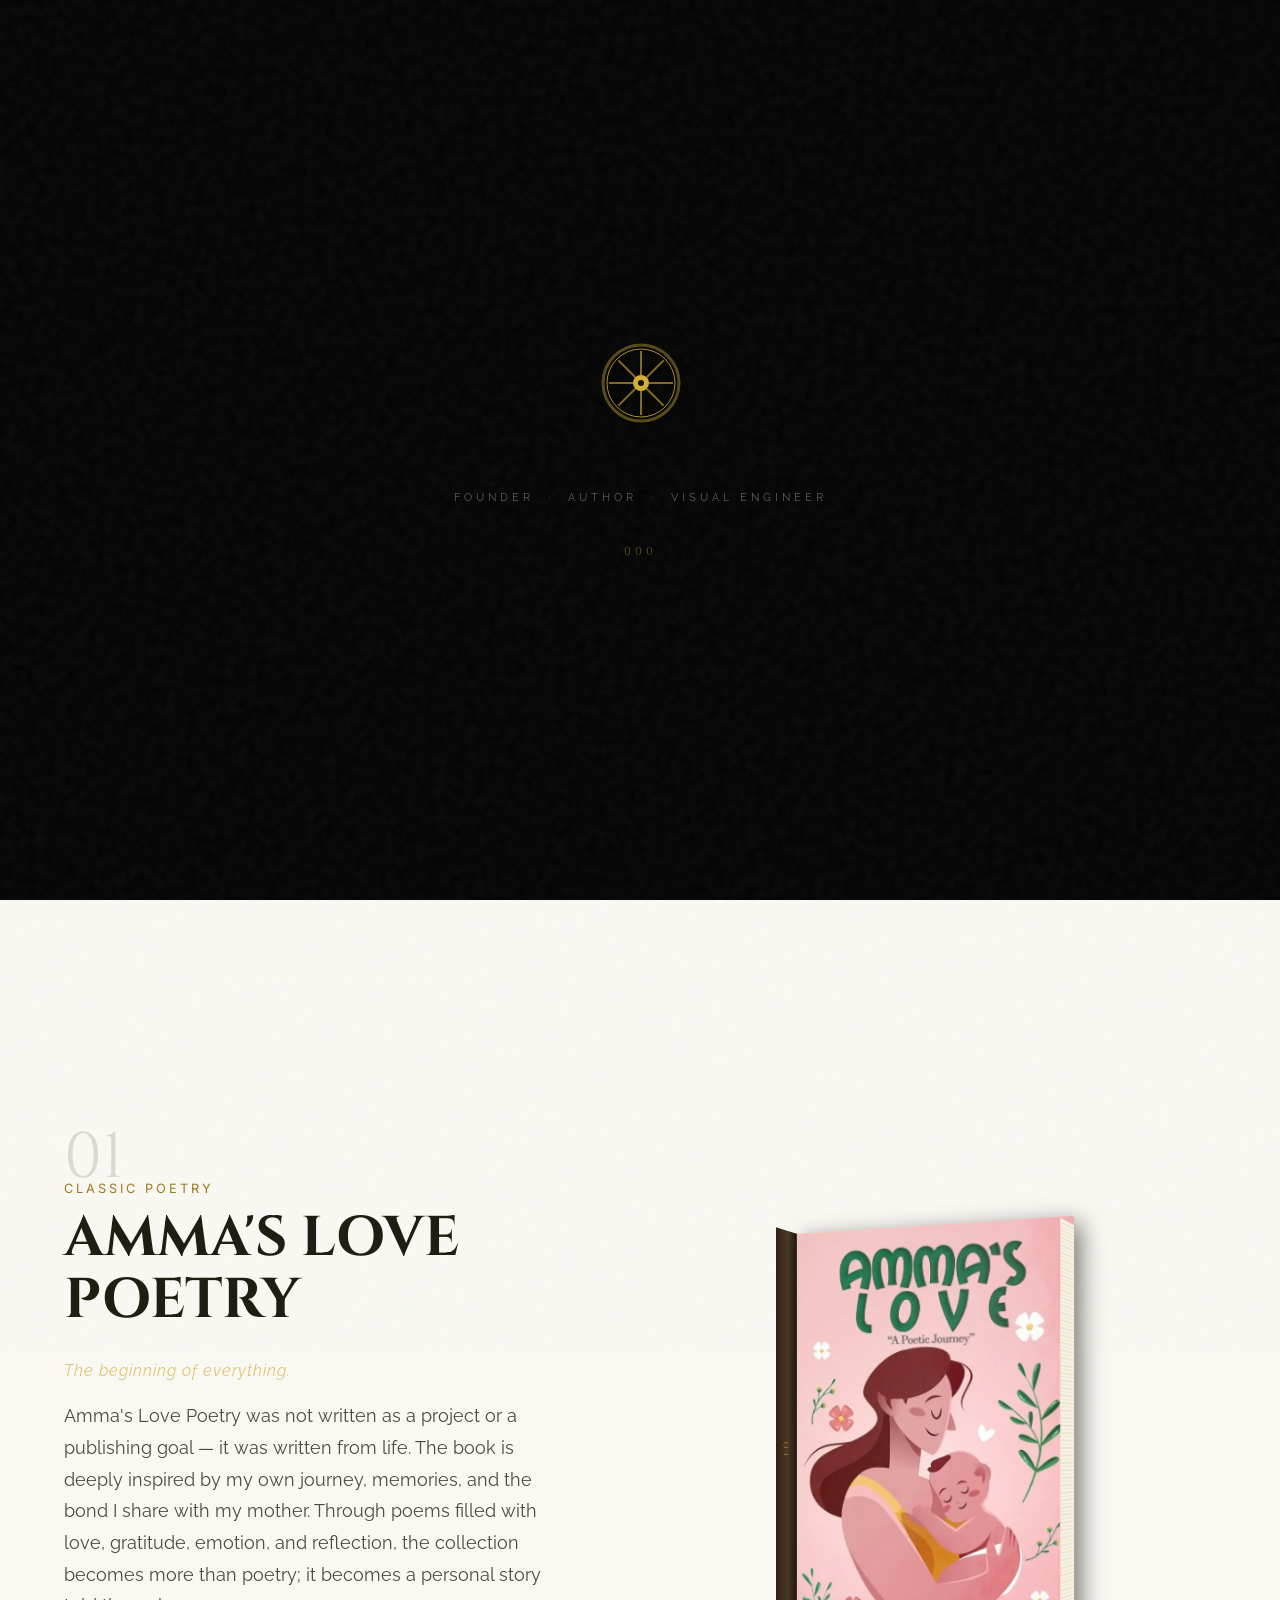
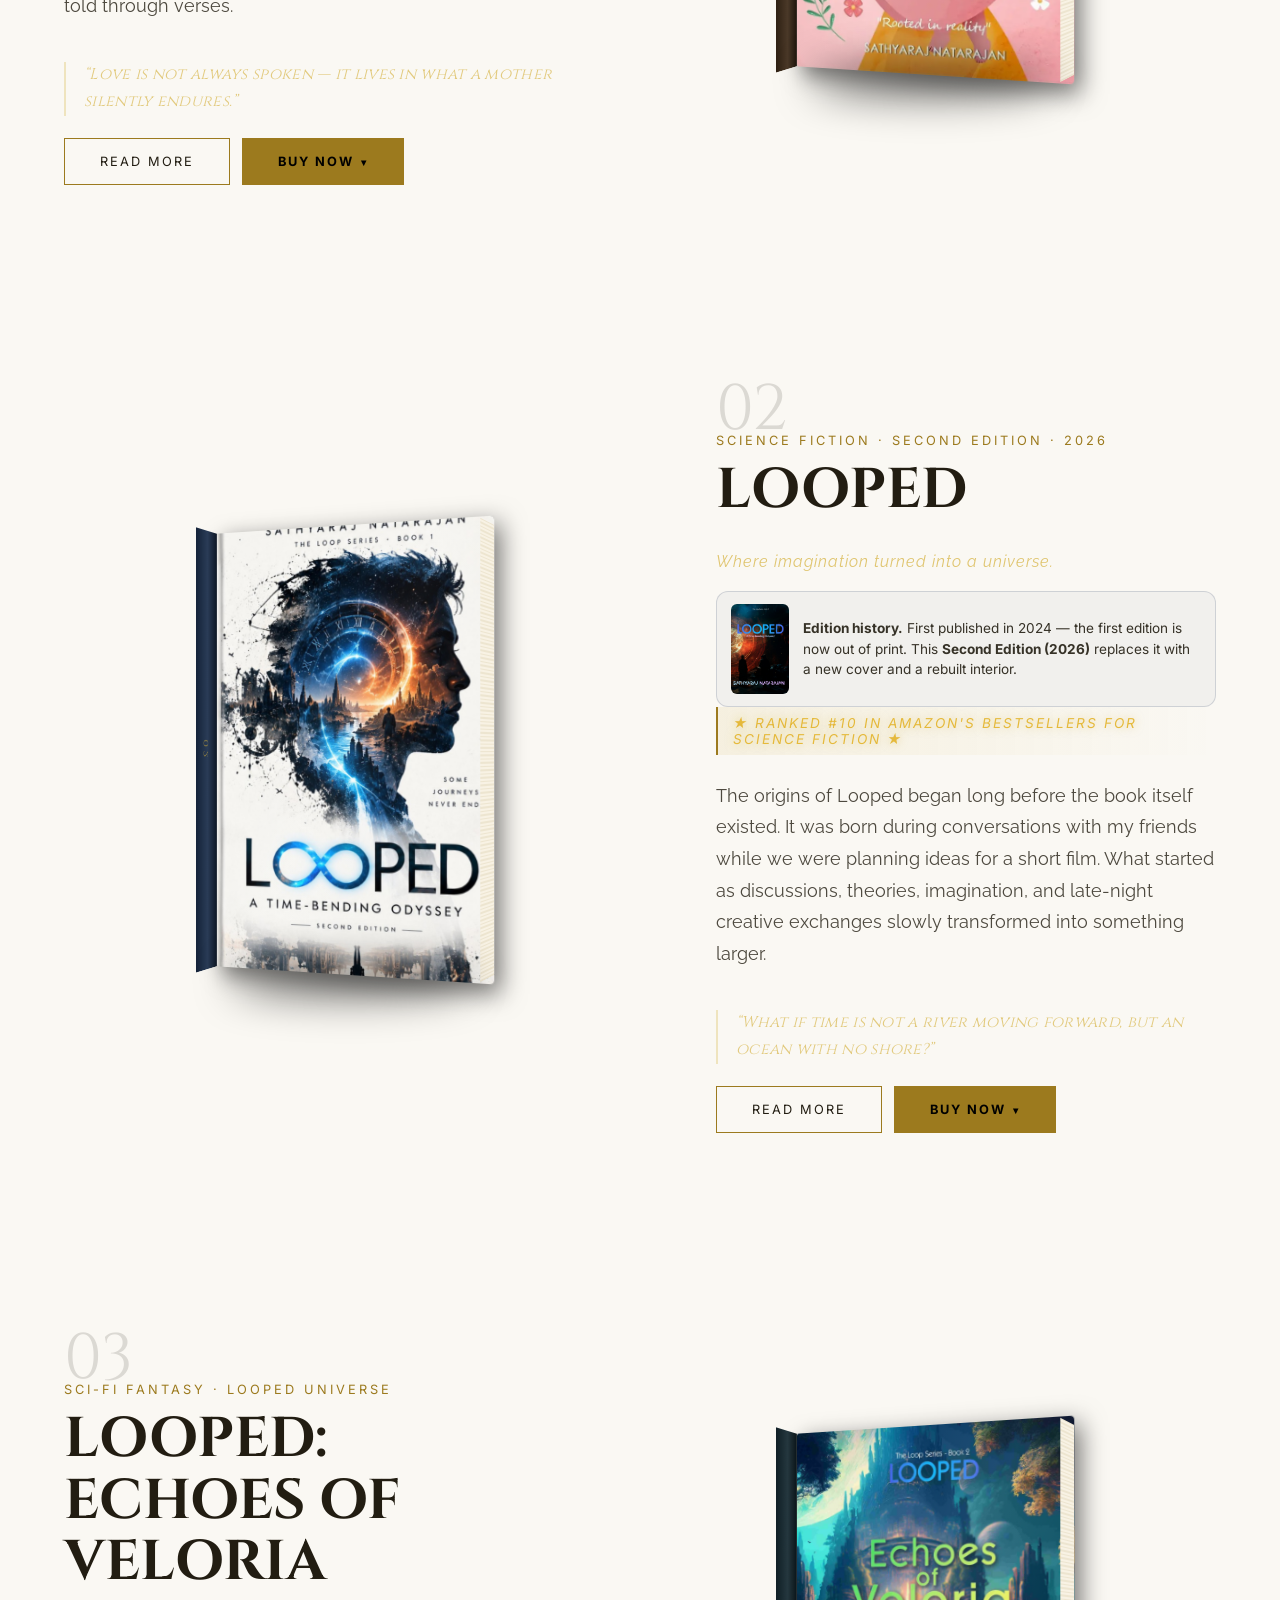
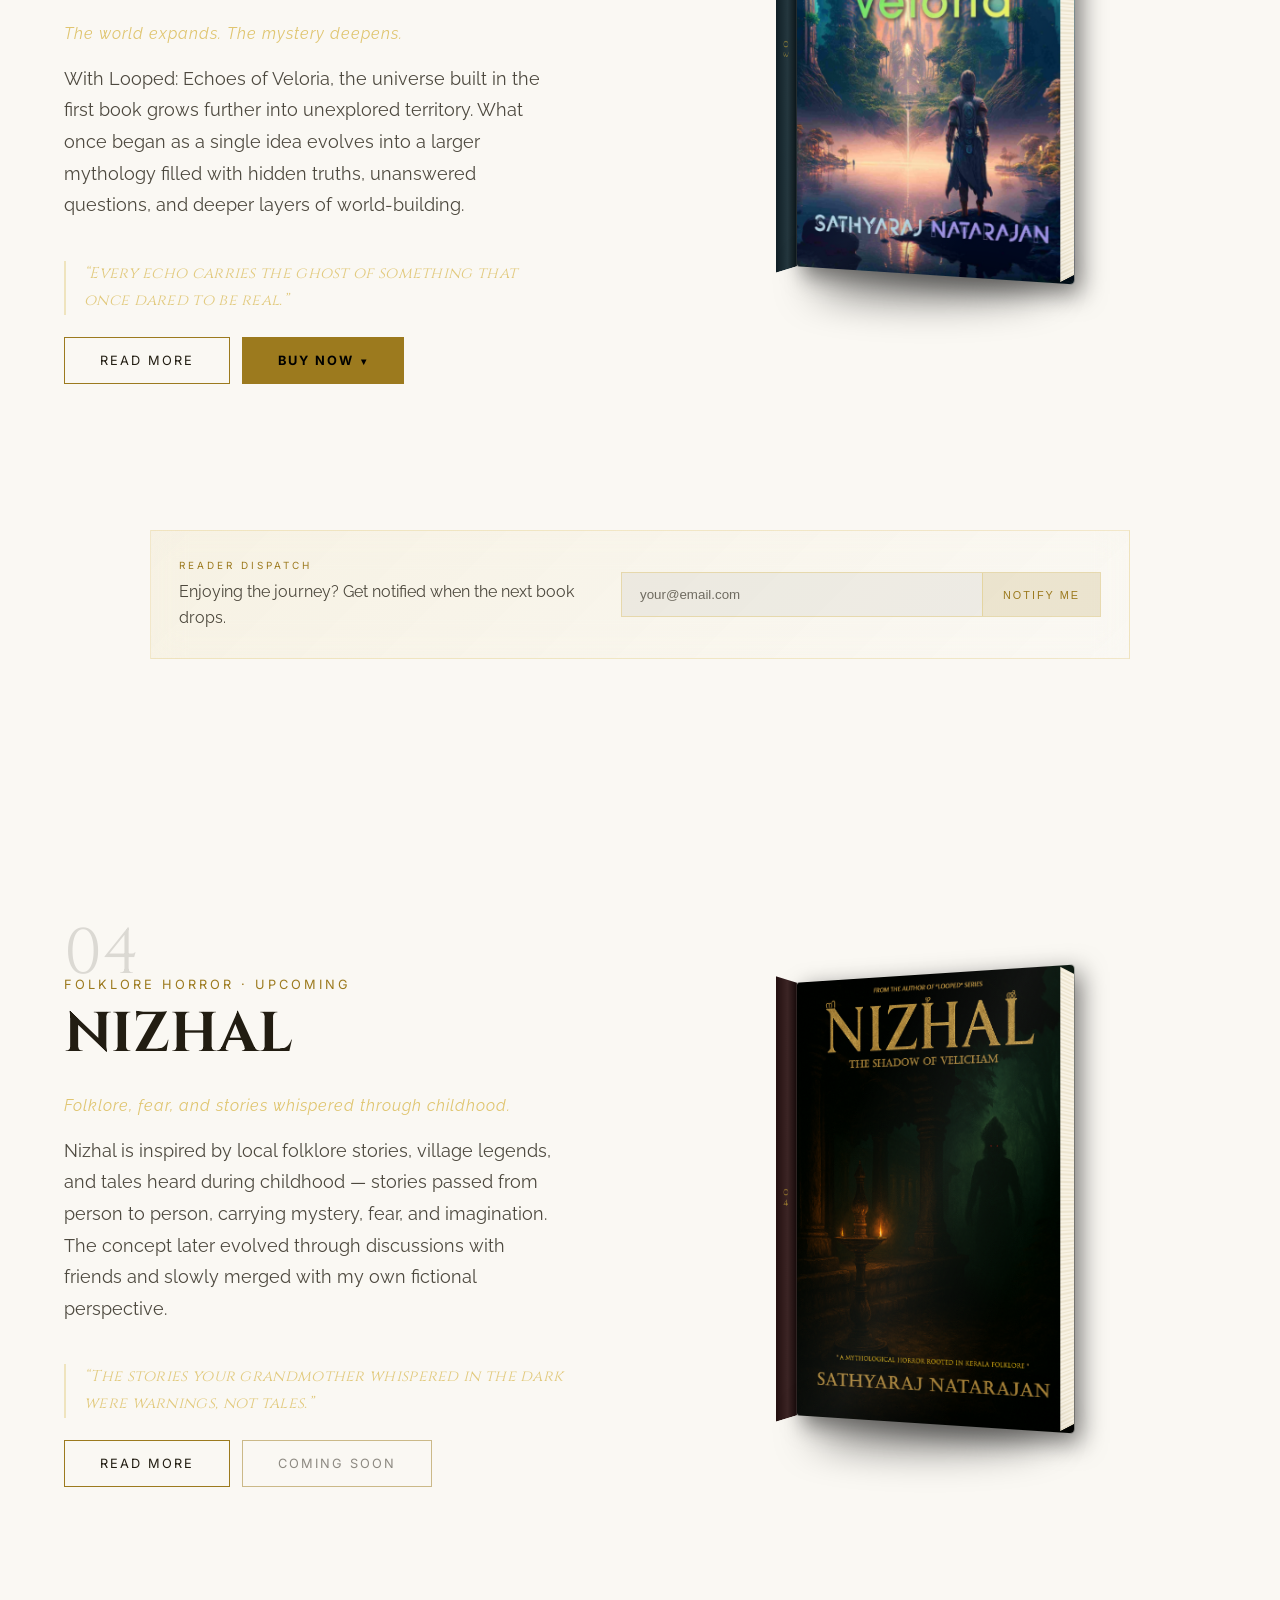
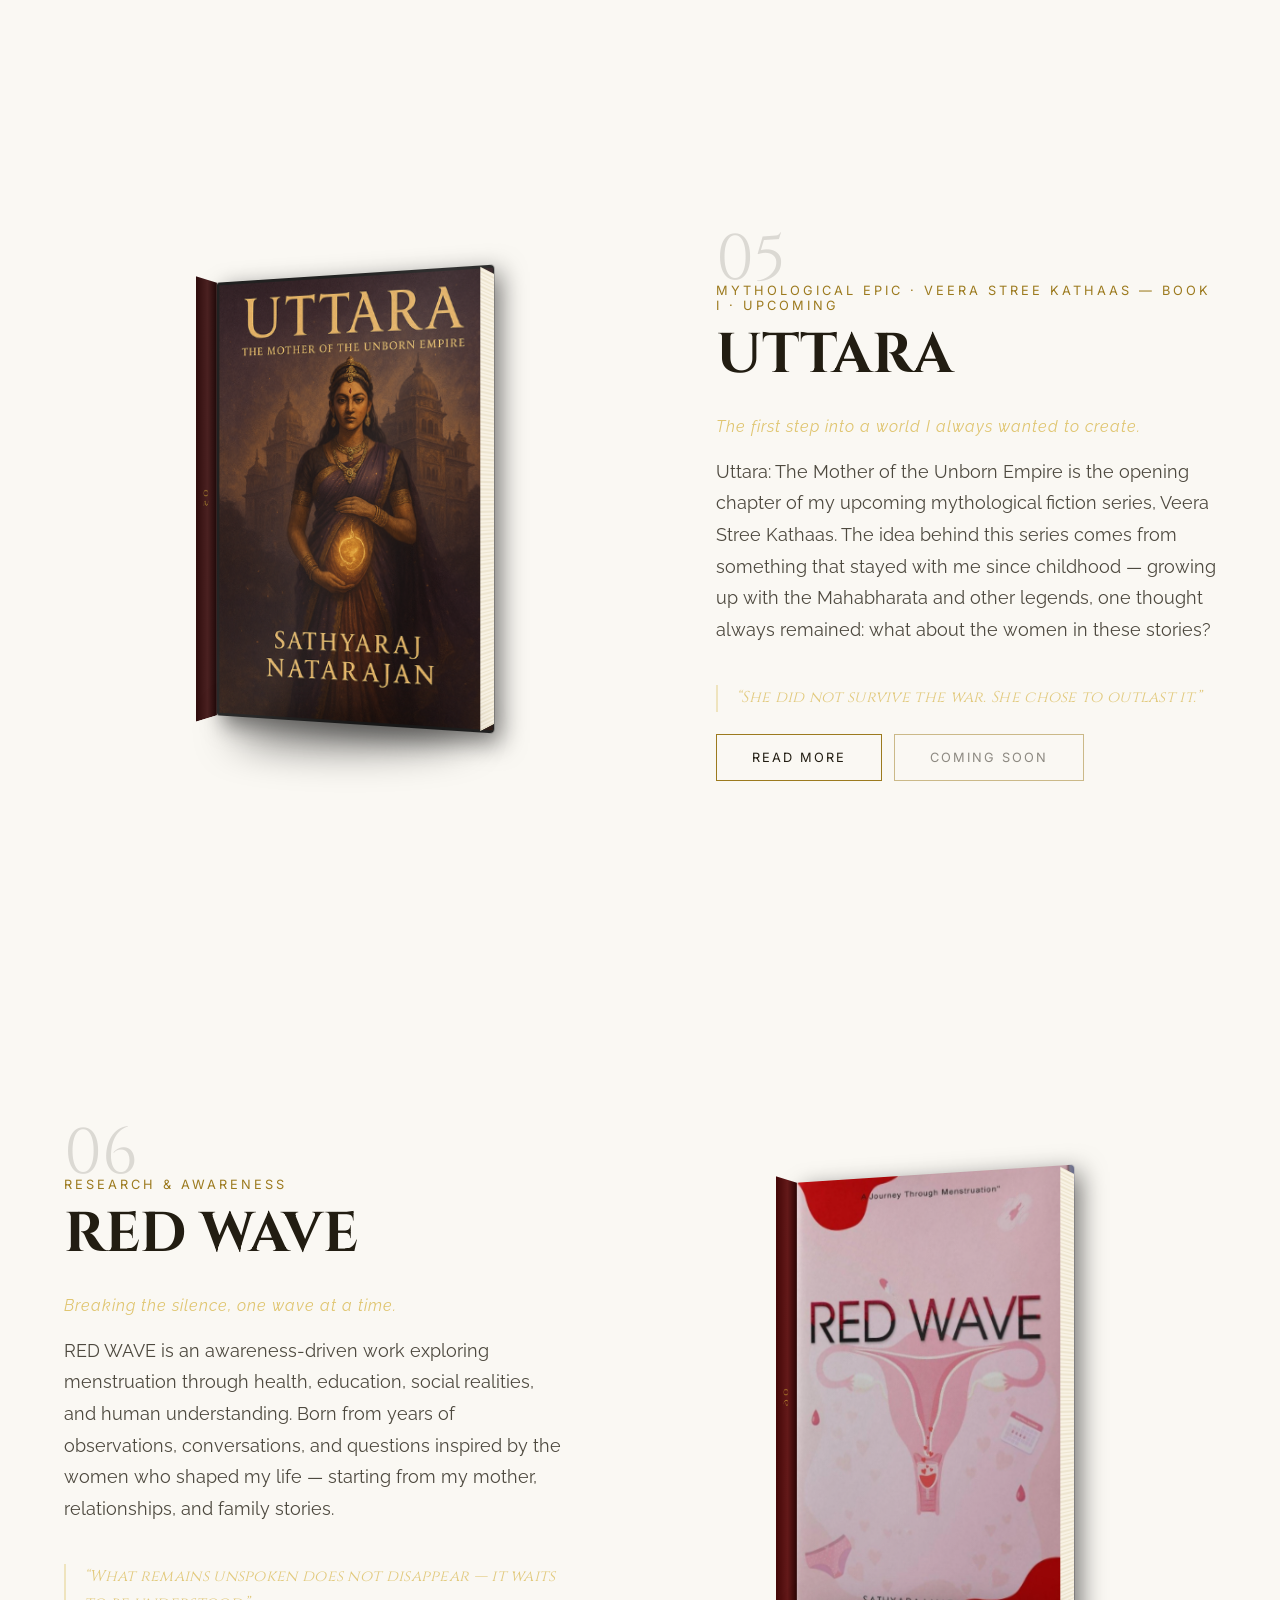
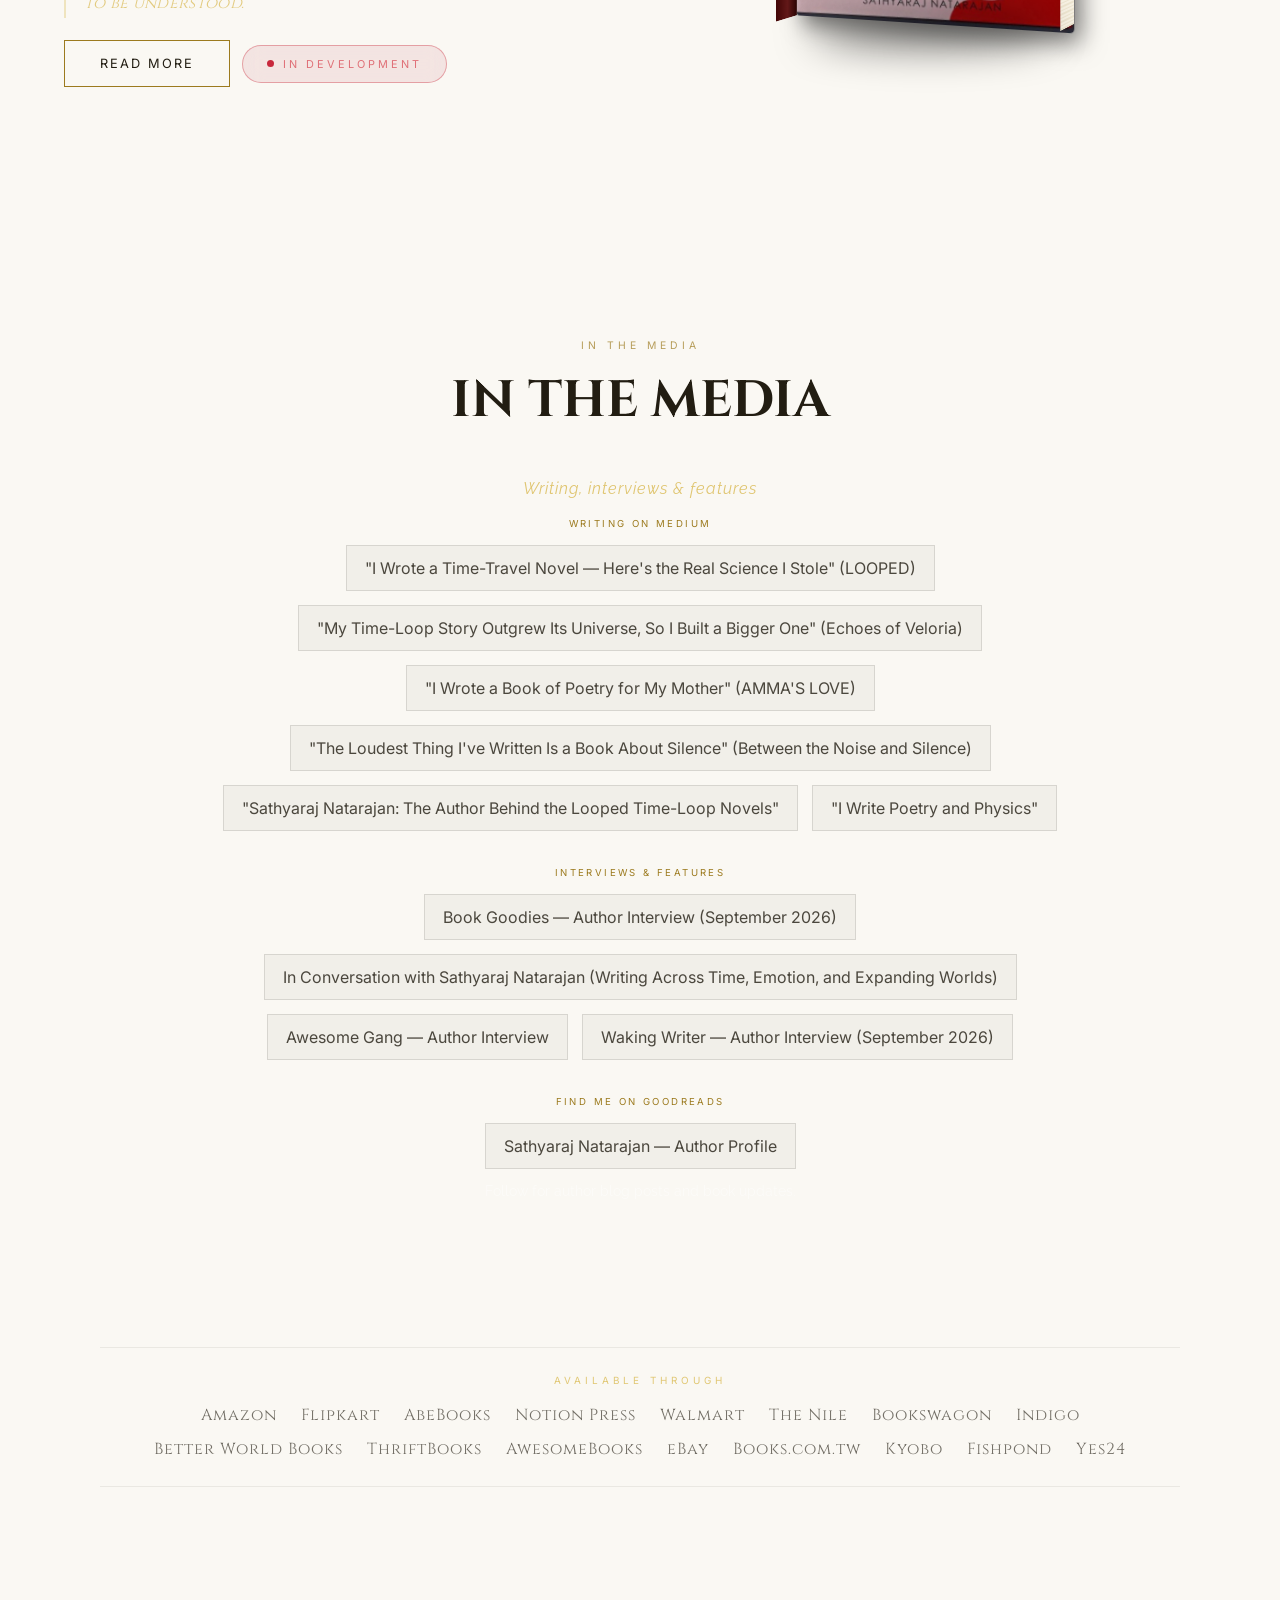
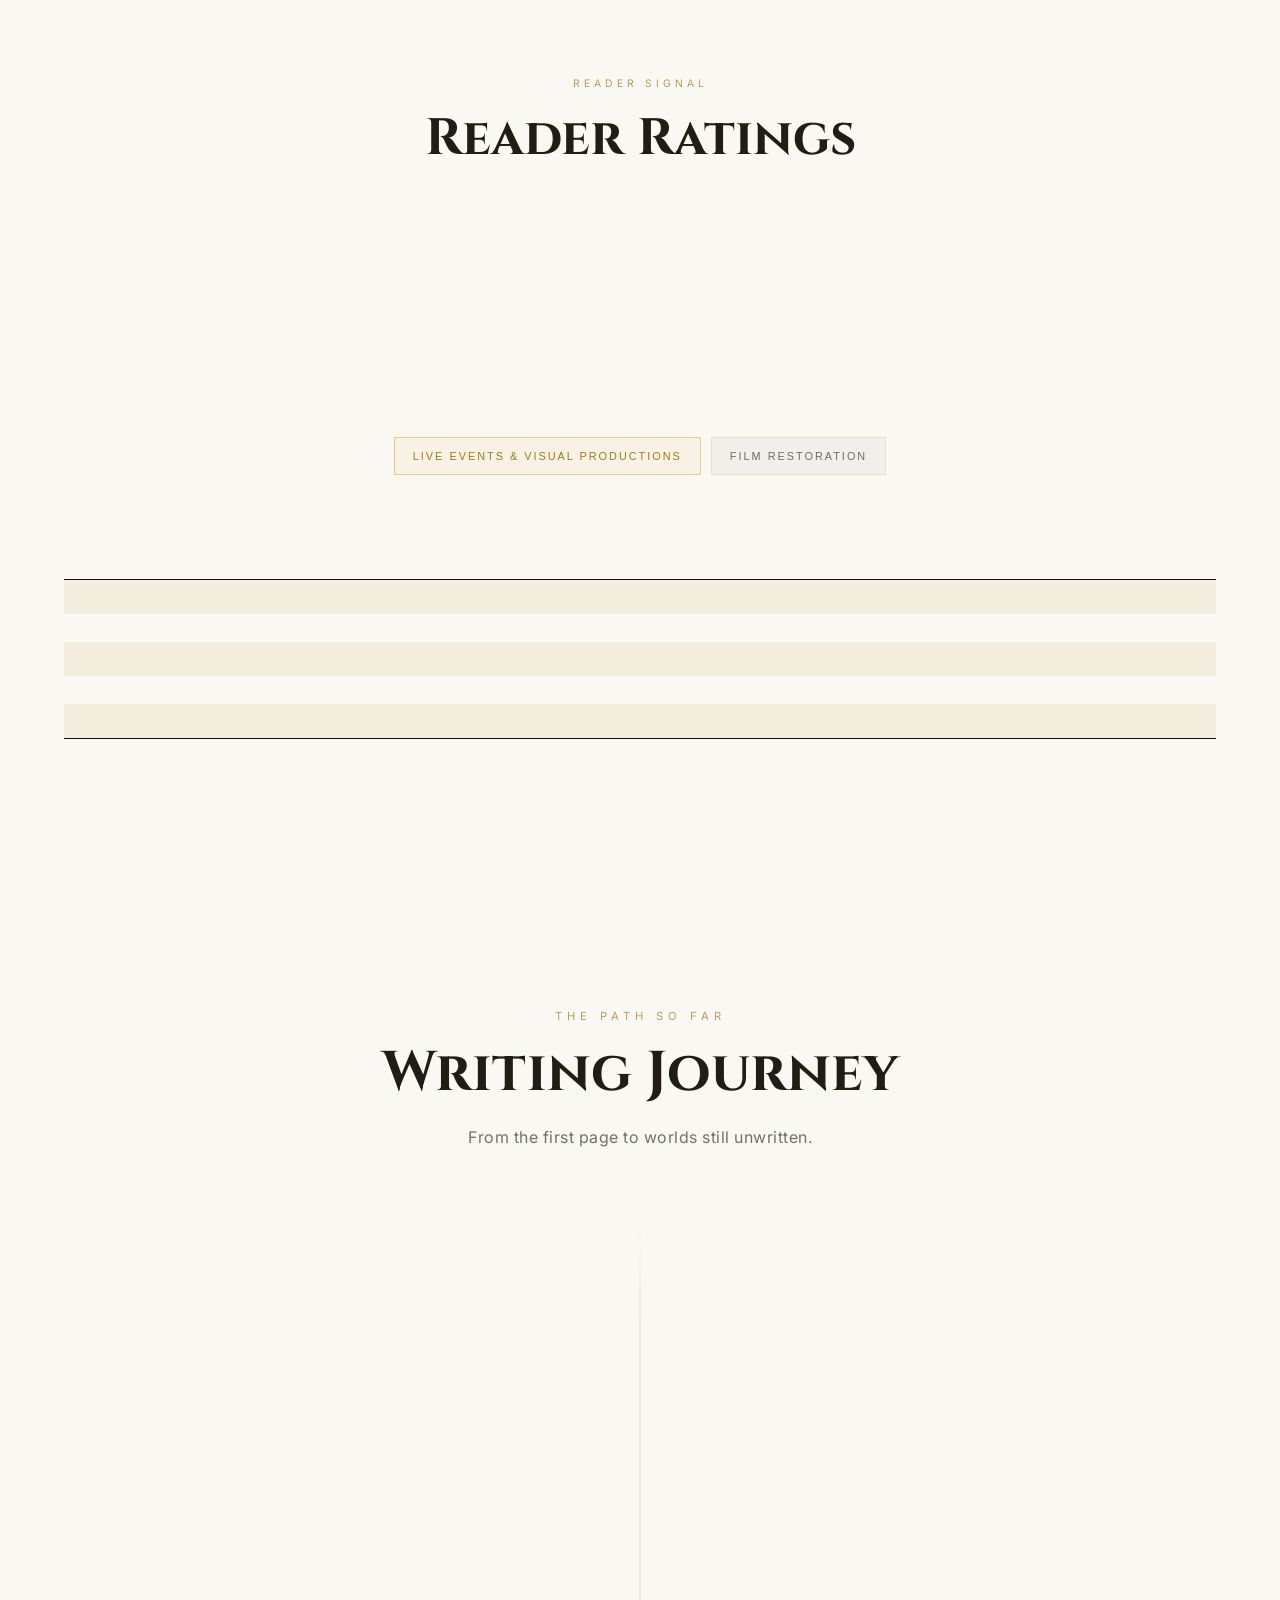
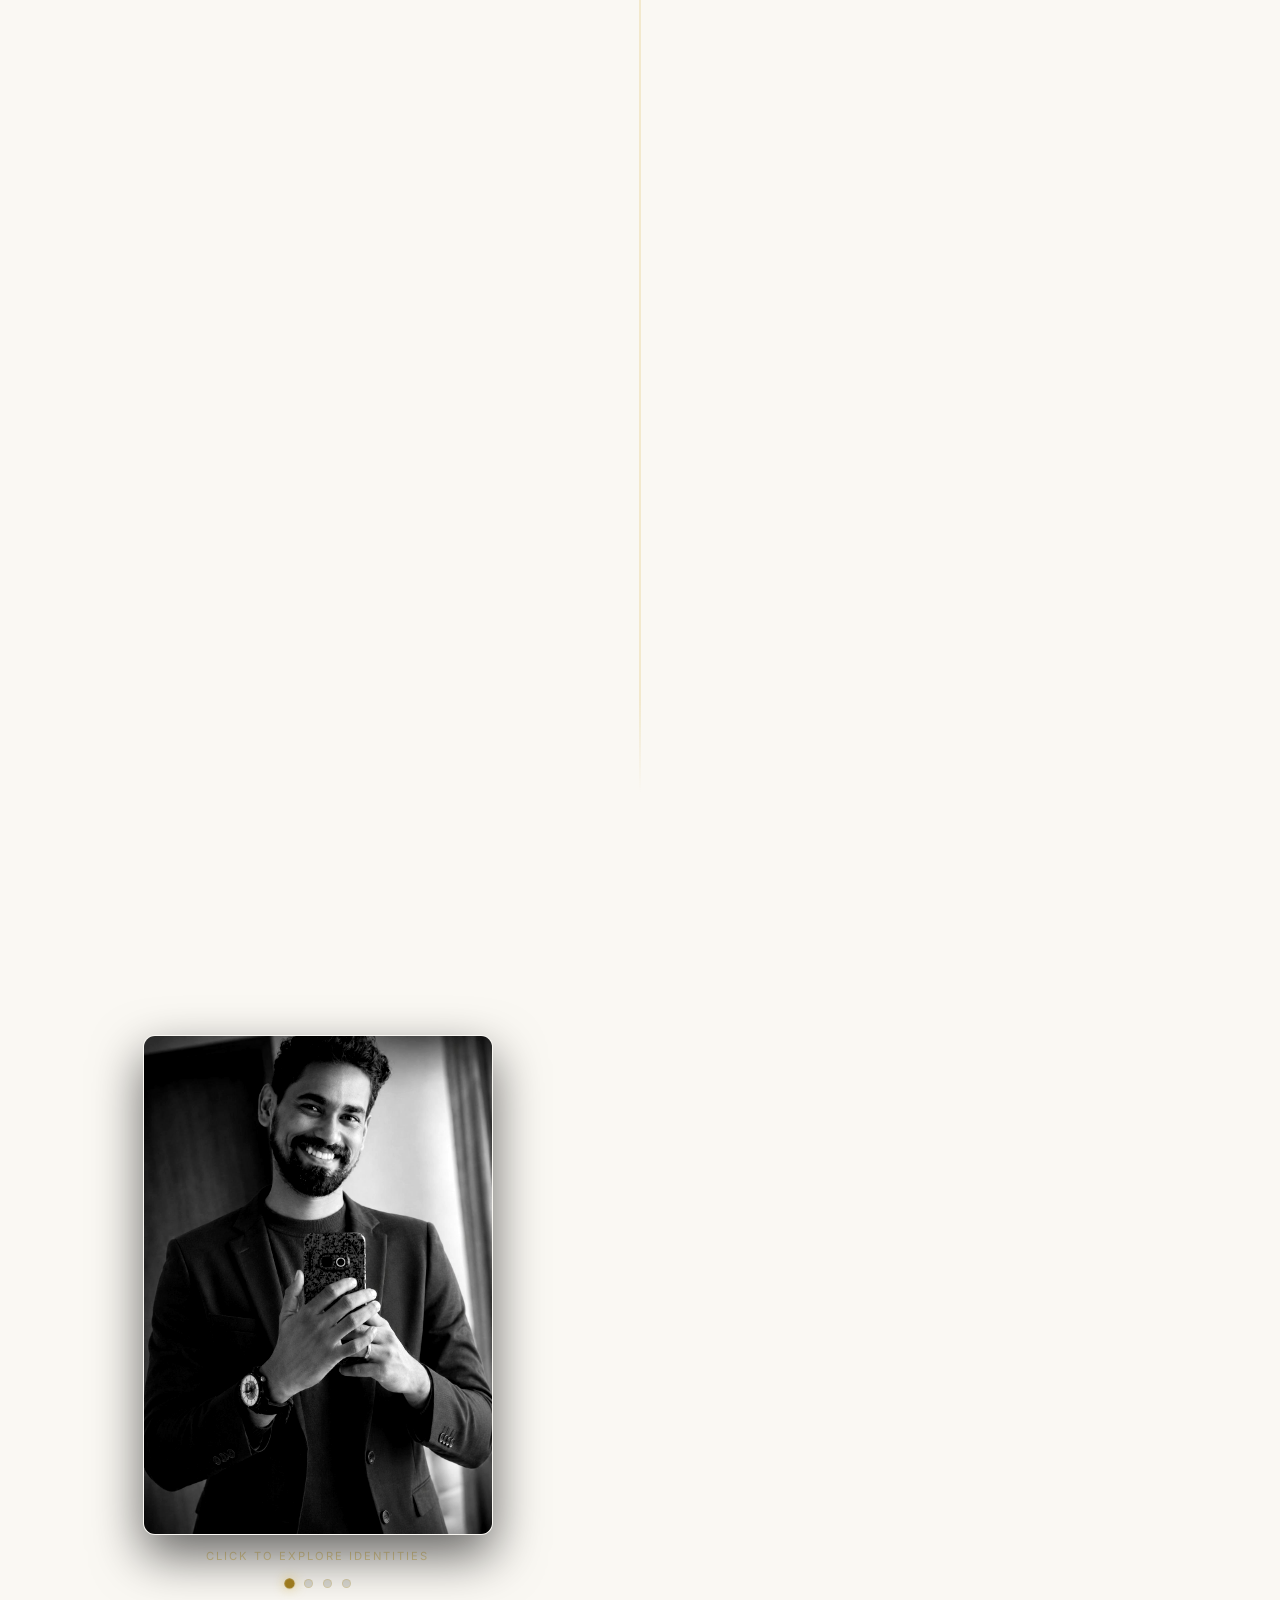
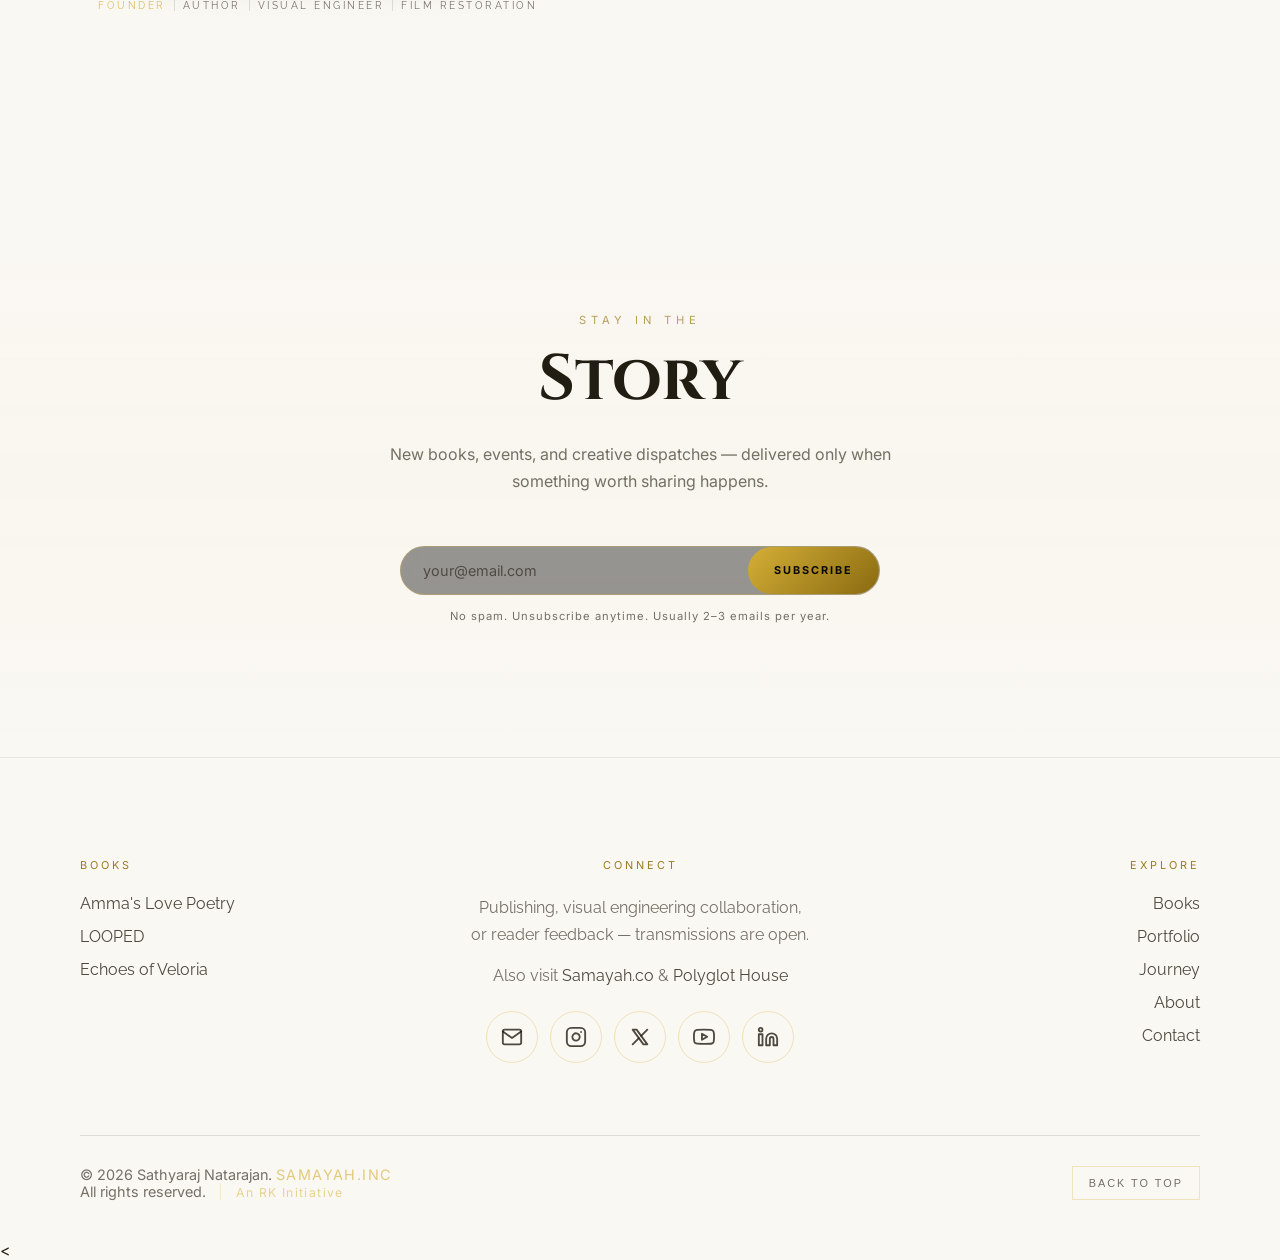
==== index.html @ a63ef8d8 "Add Waking Writer author interview" ====
<!DOCTYPE html>
<html lang="en" data-theme="dark">
<head>
  <meta charset="UTF-8"/>
  <meta name="viewport" content="width=device-width, initial-scale=1.0"/>
  <script>
  /* Early theme: apply saved choice (or system preference) before first paint */
  (function () {
    try {
      var saved = localStorage.getItem('sn-theme');
      var theme = saved === 'light' || saved === 'dark'
        ? saved
        : (window.matchMedia('(prefers-color-scheme: light)').matches ? 'light' : 'dark');
      document.documentElement.setAttribute('data-theme', theme);
    } catch (e) { /* private mode etc. — stay on default dark */ }
  })();
  </script>
  <title>Sathyaraj Natarajan | Official Author Website</title>
  <link rel="icon" href="assets/logo.png" type="image/png"/>
  <meta name="description" content="Sathyaraj Natarajan — author of the LOOPED time-travel sci-fi series and Amma's Love poetry. Official website: books, journey, and updates from the Kerala-based author."/>

  <!-- SEO & Social -->
  <meta name="robots" content="index, follow"/>
  <meta name="author" content="Sathyaraj Natarajan"/>
  <meta name="keywords" content="Sathyaraj Natarajan, Indian author, Amma's Love, Looped, Echoes of Veloria, Nizhal, Uttara, Red Wave, science fiction, poetry, mythology, LED visual engineer"/>
  <!-- Open Graph -->
  <meta property="og:type" content="website"/>
  <meta property="og:url" content="https://sathyarajnatarajan.in/"/>
  <meta property="og:title" content="Sathyaraj Natarajan | Official Author Website"/>
  <meta property="og:description" content="Official author website of Sathyaraj Natarajan, also known as Samayah. Explore books, interviews, publishing updates, and creative work."/>
  <meta property="og:image" content="https://sathyarajnatarajan.in/assets/sathyaraj-natarajan.jpg"/>
  <meta property="og:site_name" content="Sathyaraj Natarajan"/>
  <meta property="og:locale" content="en_IN"/>
  <!-- Twitter Card -->
  <meta name="twitter:card" content="summary_large_image"/>
  <meta name="twitter:site" content="@thisissamayah"/>
  <meta name="twitter:creator" content="@thisissamayah"/>
  <meta name="twitter:title" content="Sathyaraj Natarajan | Official Author Website"/>
  <meta name="twitter:description" content="Official author website of Sathyaraj Natarajan, also known as Samayah. Explore books, interviews, publishing updates, and creative work."/>
  <meta name="twitter:image" content="https://sathyarajnatarajan.in/assets/sathyaraj-natarajan.jpg"/>
  <link rel="canonical" href="https://sathyarajnatarajan.in/"/>
  <!-- Structured Data -->
  <script type="application/ld+json">
  {
    "@context": "https://schema.org",
    "@graph": [
      {
        "@type": "WebSite",
        "@id": "https://sathyarajnatarajan.in/#website",
        "url": "https://sathyarajnatarajan.in/",
        "name": "Sathyaraj Natarajan",
        "alternateName": "Samayah",
        "description": "Official author website of Sathyaraj Natarajan.",
        "publisher": {
          "@id": "https://sathyarajnatarajan.in/#person"
        }
      },
      {
        "@type": "WebPage",
        "@id": "https://sathyarajnatarajan.in/#webpage",
        "url": "https://sathyarajnatarajan.in/",
        "name": "Sathyaraj Natarajan | Official Author Website",
        "isPartOf": {
          "@id": "https://sathyarajnatarajan.in/#website"
        },
        "about": {
          "@id": "https://sathyarajnatarajan.in/#person"
        },
        "mainEntity": {
          "@id": "https://sathyarajnatarajan.in/#person"
        },
        "description": "Official author website of Sathyaraj Natarajan, also known as Samayah."
      },
      {
        "@type": "Person",
        "@id": "https://sathyarajnatarajan.in/#person",
        "name": "Sathyaraj Natarajan",
        "alternateName": "Samayah",
        "url": "https://sathyarajnatarajan.in/",
        "mainEntityOfPage": "https://sathyarajnatarajan.in/",
        "image": "https://sathyarajnatarajan.in/assets/sathyaraj-natarajan.jpg",
        "email": "thisissamayah@gmail.com",
        "description": "Sathyaraj Natarajan is the founder of Samayah.co, an AI-native company. An author and Visual Engineer from Piravom, Kerala, India.",
        "homeLocation": {
          "@type": "Place",
          "name": "Piravom, Kerala, India"
        },
        "sameAs": [
          "https://www.instagram.com/thisissamayah",
          "https://www.linkedin.com/in/sathyarajnatarajan/",
          "https://www.youtube.com/@sathyaraj_natarajan",
          "https://www.x.com/thisissamayah",
          "https://medium.com/@thisissamayah",
    
          "https://www.goodreads.com/author/show/24948758.Sathyaraj_Natarajan", "https://www.amazon.in/stores/Sathyaraj-Natarajan/author/B0BSV8NFB4", "https://www.quora.com/profile/Sathyaraj-Natarajan-3", "https://awesomegang.com/?p=1179880"
    
    
        ],
        "jobTitle": ["Founder", "Author", "Visual Engineer", "Film Restoration Specialist"],
        "knowsAbout": ["Science Fiction", "Poetry", "Mythology", "LED Visual Engineering", "Film Restoration", "Menstrual Health Awareness"]
      }
    ]
  }
  </script>

  <script type="application/ld+json">{"@context":"https://schema.org","@graph":[{"@type":"Book","name":"LOOPED: A Time-Bending Odyssey (Second Edition)","author":{"@type":"Person","name":"Sathyaraj Natarajan","url":"https://sathyarajnatarajan.in"},"bookFormat":"https://schema.org/EBook","inLanguage":"en","genre":"Science Fiction","url":"https://store.pothi.com/book/sathyaraj-natarajan-looped/"},{"@type":"Book","name":"Echoes of Veloria (LOOPED - Book 2)","author":{"@type":"Person","name":"Sathyaraj Natarajan","url":"https://sathyarajnatarajan.in"},"bookFormat":"https://schema.org/EBook","inLanguage":"en","genre":"Science Fiction","url":"https://www.amazon.in/dp/B0DHRWBVQG"},{"@type":"Book","name":"AMMA'S LOVE: A Poetic Journey","author":{"@type":"Person","name":"Sathyaraj Natarajan","url":"https://sathyarajnatarajan.in"},"bookFormat":"https://schema.org/EBook","inLanguage":"en","genre":"Poetry","url":"https://www.amazon.in/AMMAS-LOVE-Journey-Sathyaraj-Natarajan-ebook/dp/B0BVGFJZBZ/"}]}</script>  <!-- Fonts -->
  <link rel="preconnect" href="https://fonts.googleapis.com"/>
  <link href="https://fonts.googleapis.com/css2?family=Cinzel:wght@400;600;700;900&family=Raleway:ital,wght@0,300;0,400;0,500;0,600;1,300&family=Inter:wght@300;400;600&display=swap" rel="stylesheet"/>
  

  <style>
/* =========================================================================
   VARIABLES & RESET
========================================================================= */
:root {
  --bg-color: #0d0e12;
  --text-color: #f0f0f2;
  --gold: #D4AF37;
  --gold-glow: rgba(212, 175, 55, 0.4);
  --dark-gold: #8c7322;
  --nav-height: 80px;
  --font-serif: 'Cinzel', serif;
  --font-sans: 'Inter', sans-serif;
  --font-reading: 'Raleway', sans-serif;
  /* Semantic theme tokens (dark defaults) */
  --surface: #101012;
  --surface-2: #17171a;
  --nav-bg: rgba(12,12,12,0.82);
  --menu-bg: rgba(12,12,12,0.97);
  --input-bg: rgba(255,255,255,0.04);
  --card-bg: rgba(255,255,255,0.045);
  --hairline: rgba(255,255,255,0.08);
  --hairline-soft: rgba(255,255,255,0.05);
  --muted: rgba(240,240,242,0.6);
  --soft: rgba(240,240,242,0.76);
  --faint: rgba(240,240,242,0.12);
  --vignette: rgba(0,0,0,0.6);
  --edge-fade: #0d0d0d;
  --lightbox-bg: rgba(5,5,5,0.94);
  --modal-bg: rgba(0,0,0,0.85);
  --cursor-glow: rgba(212,175,55,0.15);
  --shimmer-a: #f0f0f2;
  --shimmer-b: #ffffff;
  --toggle-bg: rgba(255,255,255,0.06);
  --chip-color: rgba(240,240,242,0.92);
  --chip-border: rgba(255,255,255,0.14);
  --ease-butter: cubic-bezier(0.22, 1, 0.36, 1);
}

/* ---- Day / light theme ---- */
[data-theme="light"] {
  --bg-color: #faf8f3;
  --text-color: #221d12;
  --gold: #9c7a1e;
  --gold-glow: rgba(156,122,30,0.35);
  --dark-gold: #8c7322;
  --surface: #fffdf7;
  --surface-2: #f3eddd;
  --nav-bg: rgba(250,248,243,0.88);
  --menu-bg: rgba(250,248,243,0.98);
  --input-bg: rgba(34,29,18,0.05);
  --card-bg: rgba(34,29,18,0.04);
  --hairline: rgba(34,29,18,0.12);
  --hairline-soft: rgba(34,29,18,0.07);
  --muted: rgba(34,29,18,0.62);
  --soft: rgba(34,29,18,0.8);
  --faint: rgba(34,29,18,0.14);
  --vignette: rgba(150,110,40,0.12);
  --edge-fade: #faf8f3;
  --lightbox-bg: rgba(250,248,243,0.96);
  --modal-bg: rgba(250,248,243,0.92);
  --cursor-glow: rgba(180,140,40,0.12);
  --shimmer-a: #4a4132;
  --shimmer-b: #8a6d1f;
  --toggle-bg: rgba(34,29,18,0.06);
  --chip-color: rgba(34,29,18,0.88);
  --chip-border: rgba(34,29,18,0.2);
}

* { margin: 0; padding: 0; box-sizing: border-box; }
html { 
  scroll-behavior: initial; 
  overflow-x: hidden;
  max-width: 100vw;
} 
body {
  font-family: var(--font-sans);
  background-color: var(--bg-color);
  color: var(--text-color);
  overflow-x: hidden;
  max-width: 100vw;
  -webkit-font-smoothing: antialiased;
}

/* =========================================================================
   DYNAMIC BACKGROUND (Cinematic)
========================================================================= */
.dynamic-bg {
  position: fixed;
  top: 0; left: 0; right: 0; bottom: 0;
  background-color: var(--bg-color);
  z-index: -2;
  transition: background-color 1.5s ease;
}
/* Premium Vignette & Grain Overlay */
.dynamic-bg::before {
  content: "";
  position: absolute;
  top: 0; left: 0; right: 0; bottom: 0;
  background: radial-gradient(circle at center, transparent 0%, var(--vignette) 100%);
  pointer-events: none;
  z-index: -1;
}
.dynamic-bg::after {
  content: "";
  position: absolute;
  top: -50%; left: -50%; right: -50%; bottom: -50%;
  background-image: url('data:image/svg+xml,%3Csvg viewBox="0 0 200 200" xmlns="http://www.w3.org/2000/svg"%3E%3Cfilter id="noiseFilter"%3E%3CfeTurbulence type="fractalNoise" baseFrequency="0.65" numOctaves="3" stitchTiles="stitch"/%3E%3C/filter%3E%3Crect width="100%25" height="100%25" filter="url(%23noiseFilter)"/%3E%3C/svg%3E');
  opacity: 0.02;
  pointer-events: none;
  z-index: 0;
  animation: grain 8s steps(10) infinite;
}
@keyframes grain {
  0%, 100% { transform: translate(0, 0); }
  10% { transform: translate(-5%, -10%); }
  20% { transform: translate(-15%, 5%); }
  30% { transform: translate(7%, -25%); }
  40% { transform: translate(-5%, 25%); }
  50% { transform: translate(-15%, 10%); }
  60% { transform: translate(15%, 0%); }
  70% { transform: translate(0%, 15%); }
  80% { transform: translate(3%, 35%); }
  90% { transform: translate(-10%, 10%); }
}

/* Particle Canvas */
.particle-canvas {
  position: fixed;
  top: 0; left: 0;
  width: 100vw; height: 100vh;
  z-index: 999;
  pointer-events: none;
}

/* =========================================================================
   CURSOR GLOW
========================================================================= */
#cursor-glow {
  position: fixed;
  top: 0; left: 0;
  width: 400px; height: 400px;
  margin-top: -200px; margin-left: -200px;
  background: radial-gradient(circle, var(--cursor-glow) 0%, transparent 70%);
  will-change: transform;
  pointer-events: none;
  z-index: 9999;
  mix-blend-mode: screen;
  transition: opacity 0.3s var(--ease-butter);
}

/* =========================================================================
   CINEMATIC LOADER
   ========================================================================= */
#loader {
  position: fixed;
  inset: 0;
  background: #030303;
  z-index: 10000;
  display: flex;
  align-items: center;
  justify-content: center;
  overflow: hidden;
}

/* Film grain overlay */
.loader-grain {
  position: absolute;
  inset: -50%;
  background-image: url('data:image/svg+xml,%3Csvg viewBox%3D%220 0 200 200%22 xmlns%3D%22http%3A//www.w3.org/2000/svg%22%3E%3Cfilter id%3D%22n%22%3E%3CfeTurbulence type%3D%22fractalNoise%22 baseFrequency%3D%220.9%22 numOctaves%3D%224%22 stitchTiles%3D%22stitch%22/%3E%3C/filter%3E%3Crect width%3D%22100%25%22 height%3D%22100%25%22 filter%3D%22url(%23n)%22/%3E%3C/svg%3E');
  opacity: 0.055;
  pointer-events: none;
  animation: grain 0.7s steps(7) infinite;
}

/* Horizontal scan line — sweeps top to bottom */
.loader-scan {
  position: absolute;
  top: -4px;
  left: 0;
  width: 100%;
  height: 4px;
  background: linear-gradient(to right, transparent, rgba(212,175,55,0.6), rgba(212,175,55,0.9), rgba(212,175,55,0.6), transparent);
  animation: scan-sweep 1.2s ease-out 0.05s forwards;
  box-shadow: 0 0 20px rgba(212,175,55,0.5), 0 0 40px rgba(212,175,55,0.2);
}
@keyframes scan-sweep {
  from { top: -4px; opacity: 1; }
  to   { top: 100vh; opacity: 0; }
}

/* Clapperboard diagonal stripe panels */
.clapper-panel {
  position: absolute;
  left: 0;
  width: 100%;
  z-index: 10;
  background: repeating-linear-gradient(
    -50deg,
    #0a0a0a 0px, #0a0a0a 28px,
    #161616 28px, #161616 56px
  );
}
.clapper-top {
  top: 0;
  height: 55%;
  clip-path: polygon(0 0, 100% 0, 100% 85%, 0 100%);
  transform: translateY(0);
  animation: clapper-top-open 0.65s cubic-bezier(0.55, 0, 1, 0.45) 0.15s forwards;
}
.clapper-bot {
  bottom: 0;
  height: 55%;
  clip-path: polygon(0 0, 100% 15%, 100% 100%, 0 100%);
  transform: translateY(0);
  animation: clapper-bot-open 0.65s cubic-bezier(0.55, 0, 1, 0.45) 0.15s forwards;
}
@keyframes clapper-top-open {
  from { transform: translateY(0); }
  to   { transform: translateY(-105%); }
}
@keyframes clapper-bot-open {
  from { transform: translateY(0); }
  to   { transform: translateY(105%); }
}

/* Center content wrapper */
.loader-center {
  position: relative;
  z-index: 5;
  display: flex;
  flex-direction: column;
  align-items: center;
  gap: 20px;
  opacity: 0;
  animation: loader-center-in 0.4s ease 0.7s forwards;
}
@keyframes loader-center-in {
  from { opacity: 0; transform: scale(0.97); }
  to   { opacity: 1; transform: scale(1); }
}

/* Spinning cinema ring */
.loader-ring {
  margin-bottom: 4px;
}
.loader-ring svg {
  animation: ring-outer-spin 3s linear infinite;
}
.loader-ring .ring-arc {
  animation: ring-arc-spin 2s linear infinite;
  transform-origin: 42px 42px;
}
@keyframes ring-outer-spin {
  from { transform: rotate(0deg); }
  to   { transform: rotate(360deg); }
}
@keyframes ring-arc-spin {
  from { transform: rotate(0deg); }
  to   { transform: rotate(-360deg); }
}

/* Name rows */
.loader-name {
  display: flex;
  flex-direction: column;
  align-items: center;
  gap: 6px;
}
.loader-row-1,
.loader-row-2 {
  display: flex;
  gap: 2px;
  padding-bottom: 6px;
}

/* Individual animated letter */
.loader-letter {
  font-family: var(--font-serif);
  display: inline-block;
  opacity: 0;
  animation: letter-rise 0.55s cubic-bezier(0.22, 1, 0.36, 1) forwards;
}
.loader-row-1 .loader-letter {
  font-size: clamp(2rem, 6vw, 3.8rem);
  font-weight: 700;
  color: var(--gold);
  text-shadow:
    0 0 20px rgba(212,175,55,0.9),
    0 0 60px rgba(212,175,55,0.4);
  letter-spacing: 6px;
}
.loader-row-2 .loader-letter {
  font-size: clamp(0.9rem, 2.5vw, 1.3rem);
  font-weight: 400;
  color: rgba(255,255,255,0.75);
  letter-spacing: 10px;
  text-shadow: none;
}
@keyframes letter-rise {
  0%   { opacity: 0; transform: translateY(40px) scaleY(0.4); filter: blur(12px); }
  55%  { opacity: 1; transform: translateY(-5px) scaleY(1.06); filter: blur(0); }
  100% { opacity: 1; transform: translateY(0) scaleY(1); filter: blur(0); }
}

/* Tagline */
.loader-tagline {
  font-family: var(--font-reading);
  font-size: 0.68rem;
  letter-spacing: 4px;
  text-transform: uppercase;
  color: rgba(255,255,255,0.35);
  opacity: 0;
  animation: fade-up 0.7s ease 2s forwards;
}

/* LED progress dot bar */
.loader-led-bar {
  display: flex;
  gap: 5px;
  align-items: center;
  opacity: 0;
  animation: fade-up 0.5s ease 2.1s forwards;
}
.led-dot {
  width: 7px;
  height: 7px;
  border-radius: 50%;
  background: rgba(255,255,255,0.07);
  border: 1px solid rgba(255,255,255,0.06);
  transition: background 0.12s ease, box-shadow 0.12s ease;
  flex-shrink: 0;
}
.led-dot.on {
  background: var(--gold);
  border-color: var(--gold);
  box-shadow: 0 0 6px var(--gold), 0 0 14px rgba(212,175,55,0.5);
}
.led-dot.on-dim {
  background: rgba(212,175,55,0.4);
  border-color: rgba(212,175,55,0.3);
  box-shadow: 0 0 4px rgba(212,175,55,0.3);
}

/* Numeric counter */
.loader-counter {
  font-family: var(--font-serif);
  font-size: 0.72rem;
  letter-spacing: 4px;
  color: rgba(212,175,55,0.45);
  opacity: 0;
  animation: fade-up 0.5s ease 2.2s forwards;
}

/* Gold flash overlay for exit */
.loader-flash {
  position: absolute;
  inset: 0;
  background: radial-gradient(ellipse at center, #ffe97a 0%, #D4AF37 40%, rgba(180,130,0,0.6) 100%);
  opacity: 0;
  pointer-events: none;
  z-index: 20;
}
.loader-flash.burst {
  animation: flash-burst 0.7s ease-out forwards;
}
@keyframes flash-burst {
  0%   { opacity: 0;   transform: scale(0.8); }
  35%  { opacity: 0.95; transform: scale(1); }
  100% { opacity: 0;   transform: scale(1.05); }
}

/* Shared utility */
@keyframes fade-up {
  from { opacity: 0; transform: translateY(8px); }
  to   { opacity: 1; transform: translateY(0); }
}


/* =========================================================================
   NAV
========================================================================= */
.nav {
  position: fixed;
  top: 0; left: 0; right: 0;
  height: var(--nav-height);
  display: flex;
  justify-content: space-between;
  align-items: center;
  padding: 0 5%;
  z-index: 100;
  background: var(--nav-bg);
  backdrop-filter: blur(14px);
  -webkit-backdrop-filter: blur(14px);
}
.nav-logo-img-small {
  height: 40px;
  /* Gold color filter */
  filter: brightness(0) saturate(100%) invert(86%) sepia(51%) saturate(541%) hue-rotate(352deg) brightness(85%) contrast(87%);
  animation: levitate 4s ease-in-out infinite;
  transition: transform 0.3s var(--ease-butter), filter 0.3s var(--ease-butter);
}
.nav-logo-link {
  display: inline-flex;
  align-items: center;
  gap: 12px;
  text-decoration: none;
}
.nav-logo-link:hover .nav-logo-img-small {
  filter: brightness(0) saturate(100%) invert(86%) sepia(51%) saturate(541%) hue-rotate(352deg) brightness(120%) contrast(100%) drop-shadow(0 0 10px rgba(212,175,55,0.6));
}
@keyframes levitate {
  0%, 100% { transform: translateY(0); }
  50% { transform: translateY(-6px); }
}
.nav-links { display: flex; gap: 40px; }
.nav-links a {
  color: var(--text-color);
  text-decoration: none;
  font-size: 0.9rem;
  letter-spacing: 2px;
  text-transform: uppercase;
  transition: color 0.3s var(--ease-butter);
}
.nav-links a:hover { color: var(--gold); }

/* =========================================================================
   HERO & 3D FLIP CARD
========================================================================= */
.hero {
  min-height: 100vh;
  display: flex;
  align-items: center;
  justify-content: center;
  position: relative;
}
.hero-container {
  display: flex;
  align-items: center;
  gap: 80px;
  max-width: 1400px;
  margin: 0 auto;
  padding: 0 5%;
  width: 100%;
}

/* 3D Flip Card Container */
.flip-card-container {
  width: 350px;
  height: 500px;
  perspective: 1000px; /* Gives the 3D depth */
  flex-shrink: 0;
  cursor: pointer;
}
.flip-card {
  width: 100%;
  height: 100%;
  position: relative;
  transition: transform 1.2s var(--ease-butter);
  transform-style: preserve-3d;
}
/* Hero flip card — hover to flip */
.flip-card-container:hover .flip-card {
  transform: rotateY(180deg);
}
/* About section flip card — disable hover, only click triggers flip */
.about-container .flip-card-container:hover .flip-card {
  transform: none;
}
.about-container .flip-card-container.flipped .flip-card {
  transform: rotateY(180deg);
}

.flip-card-front, .flip-card-back {
  position: absolute;
  width: 100%;
  height: 100%;
  -webkit-backface-visibility: hidden;
  backface-visibility: hidden;
  border-radius: 12px;
  overflow: hidden;
  box-shadow: 0 20px 50px rgba(0,0,0,0.5);
  border: 1px solid var(--hairline-soft);
}
.flip-card-front {
  background: var(--surface);
}
.flip-card-back {
  background: #0a0a0a;
  transform: rotateY(180deg);
  display: flex;
  align-items: center;
  justify-content: center;
  border: 1px solid var(--dark-gold);
}
.flip-img {
  width: 100%;
  height: 100%;
  object-fit: cover;
  filter: grayscale(20%) contrast(1.1);
}
.flip-img-logo {
  width: 80%;
  height: auto;
  /* Turns any color logo into perfectly solid Gold (#d4af37) */
  filter: brightness(0) saturate(100%) invert(77%) sepia(35%) saturate(836%) hue-rotate(5deg) brightness(97%) contrast(93%) drop-shadow(0 0 20px var(--gold-glow));
}

.hero-typography {
  flex-grow: 1;
  text-align: center;
}
.hero-title {
  font-family: var(--font-serif);
  font-size: clamp(2rem, 5vw, 6rem);
  line-height: 1;
  margin-bottom: 20px;
  font-weight: 400;
}
.hero-title .word { 
  display: inline-block; 
  margin: 0 10px; 
  background-image: linear-gradient(
    to right,
    var(--shimmer-a) 20%,
    var(--shimmer-b) 40%,
    var(--gold) 50%,
    var(--shimmer-b) 60%,
    var(--shimmer-a) 80%
  );
  background-size: 200% auto;
  color: transparent;
  -webkit-background-clip: text;
  background-clip: text;
  animation: shine 5s linear infinite;
  font-weight: 600;
}
.hero-title .gold { 
  background-image: linear-gradient(
    to right,
    var(--gold) 20%,
    var(--shimmer-b) 40%,
    var(--gold) 50%,
    var(--shimmer-b) 60%,
    var(--gold) 80%
  );
  background-size: 200% auto;
  color: transparent;
  -webkit-background-clip: text;
  background-clip: text;
  font-weight: 600; 
}
@keyframes shine {
  to { background-position: 200% center; }
}
.hero-subtitle {
  font-family: var(--font-sans);
  font-size: 1.5rem;
  letter-spacing: 6px;
  color: var(--gold);
  margin-bottom: 30px;
  text-transform: uppercase;
}
.hero-stats {
  display: grid;
  grid-template-columns: repeat(4, minmax(120px, 1fr));
  gap: 1px;
  width: fit-content;
  margin: 42px auto 30px;
  border: 1px solid rgba(212,175,55,0.18);
  background: rgba(212,175,55,0.1);
  box-shadow: 0 18px 60px rgba(0,0,0,0.35);
  backdrop-filter: blur(14px);
  -webkit-backdrop-filter: blur(14px);
  animation: fade-up 0.7s ease 0.45s both;
}
.hero-stat {
  display: flex;
  flex-direction: column;
  gap: 5px;
  padding: 15px 18px;
  background: var(--menu-bg);
}
.hero-stat-number {
  font-family: var(--font-serif);
  color: var(--gold);
  font-size: 1.18rem;
  letter-spacing: 1px;
}
.hero-stat-label {
  color: var(--muted);
  font-size: 0.58rem;
  letter-spacing: 2px;
  text-transform: uppercase;
  white-space: nowrap;
}
.hero-cta {
  display: flex;
  align-items: center;
  justify-content: center;
  gap: 12px;
  width: fit-content;
  margin: 0 auto;
  padding: 14px 28px;
  border: 1px solid rgba(212,175,55,0.65);
  color: var(--gold);
  text-decoration: none;
  font-size: 0.75rem;
  letter-spacing: 2.4px;
  text-transform: uppercase;
  background: rgba(0,0,0,0.22);
  box-shadow: 0 0 28px rgba(212,175,55,0.12);
  transition: background 0.25s var(--ease-butter), color 0.25s var(--ease-butter), box-shadow 0.25s var(--ease-butter), transform 0.25s var(--ease-butter);
  animation: fade-up 0.7s ease 0.62s both;
}
.hero-cta:hover {
  background: var(--gold);
  color: #050505;
  box-shadow: 0 0 36px rgba(212,175,55,0.34);
  transform: translateY(-2px);
}
.quick-actions {
  position: fixed;
  left: 50%;
  bottom: 26px;
  transform: translate(-50%, 120%);
  display: flex;
  gap: 8px;
  padding: 8px;
  border: 1px solid rgba(212,175,55,0.24);
  background: var(--menu-bg);
  backdrop-filter: blur(18px);
  -webkit-backdrop-filter: blur(18px);
  box-shadow: 0 20px 70px rgba(0,0,0,0.5);
  opacity: 0;
  pointer-events: none;
  z-index: 120;
  transition: opacity 0.25s var(--ease-butter), transform 0.25s var(--ease-butter);
}
.quick-actions.visible {
  opacity: 1;
  pointer-events: auto;
  transform: translate(-50%, 0);
}
.quick-actions a {
  color: var(--chip-color);
  text-decoration: none;
  padding: 11px 18px;
  font-size: 0.68rem;
  letter-spacing: 2px;
  text-transform: uppercase;
  transition: color 0.25s var(--ease-butter), background 0.25s var(--ease-butter);
}
.quick-actions a:hover {
  color: var(--gold);
  background: rgba(212,175,55,0.1);
}
.hero-tagline {
  font-family: var(--font-reading);
  font-size: 1.4rem;
  color: var(--soft);
  margin: 0 auto;
}

/* Scroll Cue */
.scroll-indicator {
  position: absolute;
  bottom: 40px;
  left: 50%;
  transform: translateX(-50%);
  display: flex;
  flex-direction: column;
  align-items: center;
  gap: 15px;
}
.scroll-text {
  font-size: 0.8rem;
  letter-spacing: 2px;
  text-transform: uppercase;
  color: #666;
}
.scroll-line {
  width: 1px;
  height: 60px;
  background: linear-gradient(to bottom, var(--gold), transparent);
  animation: scrollDown 2s infinite;
}
@keyframes scrollDown {
  0% { transform: scaleY(0); transform-origin: top; }
  50% { transform: scaleY(1); transform-origin: top; }
  50.1% { transform: scaleY(1); transform-origin: bottom; }
  100% { transform: scaleY(0); transform-origin: bottom; }
}

/* =========================================================================
   BOOKS SHOWCASE (PARALLAX)
========================================================================= */
.books-showcase {
  padding: 100px 5%;
  max-width: 1400px;
  margin: 0 auto;
}

.book-row {
  display: flex;
  align-items: center;
  justify-content: space-between;
  min-height: 100vh;
  gap: 80px;
}
.book-row.reverse {
  flex-direction: row-reverse;
}

.book-info {
  flex: 1;
  max-width: 500px;
  position: relative;
  z-index: 10;
}
.b-num {
  font-family: var(--font-serif);
  font-size: 4rem;
  color: var(--faint);
  display: block;
  margin-bottom: -20px;
}
.b-genre {
  font-size: 0.8rem;
  text-transform: uppercase;
  letter-spacing: 3px;
  color: var(--gold);
  display: block;
  margin-bottom: 12px;
}
.b-tagline {
  font-family: var(--font-reading);
  font-size: 1rem;
  font-style: italic;
  color: rgba(212, 175, 55, 0.7);
  margin-bottom: 20px;
  letter-spacing: 1px;
}
.b-accolade {
  font-family: var(--font-sans);
  font-size: 0.85rem;
  font-style: italic;
  color: #e5b93b;
  margin-bottom: 25px;
  letter-spacing: 2px;
  text-transform: uppercase;
  text-shadow: 0 0 10px rgba(212, 175, 55, 0.5);
  background: linear-gradient(90deg, rgba(212, 175, 55, 0.1) 0%, transparent 100%);
  padding: 8px 15px;
  border-left: 2px solid var(--gold);
  display: inline-block;
}
.b-title {
  font-family: var(--font-serif);
  font-size: 3.5rem;
  line-height: 1.1;
  margin-bottom: 30px;
}
.b-synopsis {
  font-family: var(--font-reading);
  font-size: 1.1rem;
  line-height: 1.8;
  color: var(--soft);
  margin-bottom: 40px;
}
.extended-text {
  display: none;
  margin-top: 10px;
  color: var(--text-color);
}
.b-synopsis.expanded .extended-text {
  display: block;
  animation: fadeIn 0.4s ease-in-out forwards;
}
@keyframes fadeIn {
  from { opacity: 0; transform: translateY(-5px); }
  to { opacity: 1; transform: translateY(0); }
}
.b-btn {
  display: inline-block;
  padding: 15px 35px;
  border: 1px solid var(--gold);
  color: var(--text-color);
  text-decoration: none;
  font-family: var(--font-sans);
  text-transform: uppercase;
  letter-spacing: 2px;
  font-size: 0.8rem;
  transition: background 0.3s var(--ease-butter), color 0.3s var(--ease-butter);
  background: transparent;
  cursor: pointer;
}
.b-btn:hover {
  background: var(--gold);
  color: #000;
}
.b-actions {
  display: flex;
  gap: 12px;
  align-items: center;
  flex-wrap: wrap;
}
.b-btn.buy-btn {
  background: var(--gold);
  color: #000;
  font-weight: bold;
}
.b-btn.buy-btn:hover {
  background: transparent;
  color: var(--text-color);
  border-color: var(--gold);
}
.b-btn.disabled {
  opacity: 0.5;
  cursor: not-allowed;
  pointer-events: none;
}
.sample-btn {
  border-color: var(--hairline);
  color: var(--soft);
}
.b-proof-card {
  max-width: 360px;
  margin: 0 0 24px;
  padding: 10px;
  border: 1px solid rgba(212,175,55,0.22);
  background: var(--card-bg);
}
.b-proof-card img {
  width: 100%;
  display: block;
}
.b-proof-card figcaption {
  margin-top: 10px;
  color: var(--muted);
  font-size: 0.65rem;
  letter-spacing: 2px;
  text-transform: uppercase;
}
.inline-newsletter {
  display: grid;
  grid-template-columns: minmax(240px, 1fr) minmax(300px, 480px);
  gap: 24px;
  align-items: center;
  margin: 30px auto 90px;
  padding: 28px;
  max-width: 980px;
  border: 1px solid rgba(212,175,55,0.22);
  background: linear-gradient(135deg, rgba(212,175,55,0.08), rgba(255,255,255,0.025));
  backdrop-filter: blur(16px);
  -webkit-backdrop-filter: blur(16px);
}
.inline-newsletter-kicker {
  display: block;
  margin-bottom: 8px;
  color: var(--gold);
  font-size: 0.62rem;
  letter-spacing: 3px;
  text-transform: uppercase;
}
.inline-newsletter p {
  font-family: var(--font-reading);
  color: var(--soft);
  line-height: 1.6;
}
.inline-nl-form {
  display: flex;
  border: 1px solid rgba(212,175,55,0.3);
  background: var(--input-bg);
}
.inline-nl-form input {
  flex: 1;
  min-width: 0;
  padding: 14px 18px;
  border: 0;
  background: transparent;
  color: var(--text-color);
  outline: none;
}
.inline-nl-form input::placeholder { color: var(--muted); }
.inline-nl-form button {
  border: 0;
  border-left: 1px solid rgba(212,175,55,0.3);
  padding: 0 20px;
  background: rgba(212,175,55,0.12);
  color: var(--gold);
  font-size: 0.68rem;
  letter-spacing: 2px;
  text-transform: uppercase;
  cursor: pointer;
}
.inline-nl-form button:hover {
  background: var(--gold);
  color: #000;
}
.inline-nl-success {
  color: var(--gold);
  font-size: 0.8rem;
  letter-spacing: 2px;
  text-transform: uppercase;
}
.availability-bar {
  margin: 50px auto 0;
  padding: 26px 28px;
  max-width: 1080px;
  border-top: 1px solid var(--hairline-soft);
  border-bottom: 1px solid var(--hairline-soft);
  text-align: center;
}
.availability-bar > span {
  display: block;
  margin-bottom: 18px;
  color: rgba(212,175,55,0.68);
  font-size: 0.62rem;
  letter-spacing: 4px;
  text-transform: uppercase;
}
.availability-list {
  display: flex;
  justify-content: center;
  flex-wrap: wrap;
  gap: 12px 24px;
}
.availability-list a {
  color: var(--muted);
  text-decoration: none;
  font-family: var(--font-serif);
  font-size: 1rem;
  letter-spacing: 1px;
  transition: color 0.25s var(--ease-butter), opacity 0.25s var(--ease-butter);
}
.availability-list a:hover {
  color: var(--gold);
}

/* Buy Now dropdown */
.buy-dropdown-wrap {
  position: relative;
  display: inline-block;
}
.buy-dropdown-trigger::after {
  content: '▾';
  margin-left: 7px;
  font-size: 0.65rem;
  vertical-align: middle;
  transition: transform 0.25s var(--ease-butter);
  display: inline-block;
}
.buy-dropdown-wrap.open .buy-dropdown-trigger::after {
  transform: rotate(180deg);
}
.buy-dropdown {
  position: absolute;
  top: calc(100% + 10px);
  left: 0;
  min-width: 190px;
  max-height: min(360px, 70vh);
  overflow-y: auto;
  background: var(--menu-bg);
  border: 1px solid rgba(212,175,55,0.28);
  backdrop-filter: blur(12px);
  -webkit-backdrop-filter: blur(12px);
  z-index: 200;
  opacity: 0;
  pointer-events: none;
  transform: translateY(-8px);
  transition: opacity 0.22s var(--ease-butter), transform 0.22s var(--ease-butter);
  box-shadow: 0 16px 40px rgba(0,0,0,0.7);
}
.buy-dropdown-wrap.open .buy-dropdown {
  opacity: 1;
  pointer-events: all;
  transform: translateY(0);
}
.buy-option {
  display: flex;
  align-items: center;
  justify-content: space-between;
  padding: 12px 16px;
  color: var(--soft);
  text-decoration: none;
  font-family: var(--font-sans);
  font-size: 0.78rem;
  letter-spacing: 1.5px;
  text-transform: uppercase;
  border-bottom: 1px solid var(--hairline-soft);
  transition: background 0.18s var(--ease-butter), color 0.18s var(--ease-butter), padding-left 0.18s var(--ease-butter);
}
.buy-option:last-child { border-bottom: none; }
.buy-option:hover {
  background: rgba(212,175,55,0.1);
  color: var(--gold);
  padding-left: 20px;
}
.buy-option-arrow {
  font-size: 0.7rem;
  opacity: 0.5;
  margin-left: 10px;
}
.buy-option:hover .buy-option-arrow { opacity: 1; }

/* Coming Soon badge (In Development books) */
.coming-soon-badge {
  display: inline-flex;
  align-items: center;
  gap: 9px;
  padding: 11px 24px;
  border: 1px solid rgba(200, 30, 50, 0.35);
  border-radius: 50px;
  color: rgba(220, 90, 100, 0.85);
  font-family: var(--font-sans);
  font-size: 0.68rem;
  letter-spacing: 3px;
  text-transform: uppercase;
  background: rgba(160, 10, 30, 0.08);
  backdrop-filter: blur(10px);
  cursor: default;
  user-select: none;
}
.cs-dot {
  width: 7px;
  height: 7px;
  border-radius: 50%;
  background: #c8283c;
  flex-shrink: 0;
  animation: cs-pulse 2.2s ease-in-out infinite;
}
@keyframes cs-pulse {
  0%, 100% { opacity: 1; box-shadow: 0 0 0 0 rgba(200, 40, 60, 0.5); }
  50%       { opacity: 0.5; box-shadow: 0 0 0 5px rgba(200, 40, 60, 0); }
}


/* =========================================================================
   3D BOOK
========================================================================= */
.book-visual {
  flex: 1;
  display: flex;
  justify-content: center;
  align-items: center;
}

/* Perspective wrapper */
.book-tilt-wrap {
  position: relative;
  width: 300px;
  perspective: 1400px;
  perspective-origin: 55% 50%;
  z-index: 1;
}

/* 3D book group — all faces sit inside here */
.book-3d {
  width: 300px;
  height: 450px;
  position: relative;
  transform-style: preserve-3d;
  transform: rotateY(-22deg);
  cursor: pointer;
  will-change: transform;
}

/* ---- Front cover ---- */
.book-front {
  position: absolute;
  inset: 0;
  overflow: hidden;
  border-radius: 2px 4px 4px 2px;
  box-shadow:
    6px 8px 24px rgba(0,0,0,0.55),
    inset -4px 0 12px rgba(0,0,0,0.4);
}
.book-cover-img {
  width: 100%;
  height: 100%;
  object-fit: cover;
  display: block;
  border-radius: 2px 4px 4px 2px;
}
/* Specular sheen — subtle light reflection */
.book-sheen {
  position: absolute;
  inset: 0;
  background: linear-gradient(
    115deg,
    rgba(255,255,255,0) 25%,
    rgba(255,255,255,0.07) 50%,
    rgba(255,255,255,0) 75%
  );
  pointer-events: none;
  border-radius: inherit;
}

/* ---- Spine (left edge) ---- */
.book-spine {
  position: absolute;
  top: 0;
  left: 0;
  width: 45px;
  height: 100%;
  background: var(--spine-clr, #1a1510);
  transform-origin: 0% 50%;
  transform: rotateY(-90deg);
  display: flex;
  align-items: center;
  justify-content: center;
  overflow: hidden;
}
.book-spine::after {
  content: '';
  position: absolute;
  inset: 0;
  background: linear-gradient(
    to right,
    rgba(0,0,0,0.5) 0%,
    rgba(255,255,255,0.07) 45%,
    rgba(0,0,0,0.25) 100%
  );
}
.spine-num {
  color: rgba(212,175,55,0.65);
  font-family: var(--font-serif);
  font-size: 0.85rem;
  letter-spacing: 3px;
  writing-mode: vertical-rl;
  text-orientation: mixed;
  position: relative;
  z-index: 2;
  user-select: none;
}

/* ---- Pages edge (right side) ---- */
.book-pages {
  position: absolute;
  top: 2%;
  bottom: 2%;
  right: 0;
  width: 45px;
  transform-origin: 100% 50%;
  transform: rotateY(90deg);
  background: repeating-linear-gradient(
    to bottom,
    #ede5d0 0px,
    #ede5d0 1.5px,
    #f8f2e4 1.5px,
    #f8f2e4 3.5px
  );
  border-radius: 0 1px 1px 0;
}

/* ---- Floor shadow ---- */
.book-floor-shadow {
  position: absolute;
  bottom: -22px;
  left: 10%;
  width: 80%;
  height: 32px;
  background: rgba(0,0,0,0.55);
  filter: blur(20px);
  border-radius: 50%;
  pointer-events: none;
}

.section-shell {
  max-width: 1180px;
  margin: 0 auto;
  padding: 0 5%;
}
.section-eyebrow {
  text-align: center;
  color: var(--gold);
  font-size: 0.65rem;
  letter-spacing: 4px;
  text-transform: uppercase;
  opacity: 0.72;
  margin-bottom: 14px;
}
.section-heading {
  font-family: var(--font-serif);
  font-size: clamp(2rem, 4vw, 3.2rem);
  text-align: center;
  margin-bottom: 44px;
}
.proof-section {
  padding: 90px 0;
}
.reviews-section[hidden],
.press-section[hidden] {
  display: none;
}
.review-carousel {
  display: flex;
  gap: 18px;
  overflow: hidden;
  mask-image: linear-gradient(to right, transparent, #000 8%, #000 92%, transparent);
}
.review-card {
  flex: 0 0 310px;
  padding: 26px;
  border: 1px solid rgba(212,175,55,0.18);
  background: var(--card-bg);
  backdrop-filter: blur(14px);
  -webkit-backdrop-filter: blur(14px);
  animation: review-drift 42s linear infinite;
}
.review-carousel:hover .review-card {
  animation-play-state: paused;
}
.review-stars {
  color: var(--gold);
  letter-spacing: 4px;
  margin-bottom: 18px;
}
.review-card p {
  color: var(--soft);
  font-family: var(--font-reading);
  line-height: 1.7;
  margin-bottom: 18px;
}
.review-card span,
.review-card a {
  color: var(--muted);
  font-size: 0.68rem;
  letter-spacing: 2px;
  text-transform: uppercase;
  text-decoration: none;
}
.review-card a:hover {
  color: var(--gold);
}
@keyframes review-drift {
  from { transform: translateX(0); }
  to { transform: translateX(calc(-100% - 18px)); }
}
.press-list {
  display: flex;
  justify-content: center;
  flex-wrap: wrap;
  gap: 14px;
}
.press-list a {
  color: var(--soft);
  text-decoration: none;
  padding: 12px 18px;
  border: 1px solid var(--hairline);
  background: var(--card-bg);
}
.press-list a:hover {
  color: var(--gold);
  border-color: rgba(212,175,55,0.35);
}


/* =========================================================================
   OTHER WORKS & ABOUT & FOOTER
========================================================================= */
.about-author {
  padding: 100px 5%;
  background: transparent;
}
.about-container {
  max-width: 1100px;
  margin: 0 auto;
  display: flex;
  align-items: flex-start;
  justify-content: center;
  gap: 80px;
}

/* ---- AUTHOR IDENTITY CARD (single-image, half-flip on click) ---- */
.author-card {
  width: 350px;
  height: 500px;
  perspective: 1000px;
  flex-shrink: 0;
  cursor: pointer;
  user-select: none;
}
.author-card-inner {
  width: 100%;
  height: 100%;
  position: relative;
  border-radius: 12px;
  overflow: hidden;
  box-shadow: 0 20px 50px rgba(0,0,0,0.6);
  border: 1px solid rgba(255,255,255,0.06);
  transition: transform 0.35s ease-in var(--ease-butter);
  transform-origin: center;
  will-change: transform;
  backface-visibility: hidden;
}
/* Half-flip: rotate to 90deg (edge-on) */
.author-card-inner.flip-out {
  transform: rotateY(90deg);
}
/* Reverse entry: start from -90deg, transition to 0 */
.author-card-inner.flip-in {
  transform: rotateY(-90deg);
  transition: none;
}
.author-card-inner img {
  width: 100%;
  height: 100%;
  object-fit: cover;
  display: block;
}

/* Flip hint */
.flip-hint {
  text-align: center;
  margin-top: 14px;
  font-size: 0.7rem;
  letter-spacing: 2px;
  text-transform: uppercase;
  color: rgba(212,175,55,0.45);
  transition: color 0.3s var(--ease-butter);
  user-select: none;
}
.author-card:hover ~ .flip-hint,
.author-card-wrap:hover .flip-hint {
  color: var(--gold);
}

/* Wrap keeps card + dots together as one unit */
.author-card-wrap {
  display: flex;
  flex-direction: column;
  align-items: center;
  gap: 0;
  flex-shrink: 0;
}

/* 3 dot indicators */
.card-dots {
  display: flex;
  gap: 10px;
  margin-top: 16px;
  align-items: center;
}
.card-dot {
  width: 9px;
  height: 9px;
  border-radius: 50%;
  background: var(--faint);
  border: 1.5px solid rgba(212,175,55,0.25);
  cursor: pointer;
  padding: 0;
  transition: background 0.3s var(--ease-butter), border-color 0.3s var(--ease-butter),
              transform 0.3s ease, box-shadow 0.3s ease;
}
.card-dot:hover {
  border-color: rgba(212,175,55,0.7);
  transform: scale(1.2);
}
.card-dot.active {
  background: var(--gold);
  border-color: var(--gold);
  box-shadow: 0 0 10px rgba(212,175,55,0.65);
  transform: scale(1.15);
}

/* Identity label strip */
.card-identity-labels {
  display: flex;
  gap: 0;
  margin-top: 12px;
}
.card-label {
  font-family: var(--font-reading);
  font-size: 0.6rem;
  letter-spacing: 2.5px;
  text-transform: uppercase;
  color: var(--muted);
  padding: 0 8px;
  border-right: 1px solid var(--hairline);
  transition: color 0.35s var(--ease-butter);
  cursor: pointer;
  user-select: none;
}
.card-label:last-child { border-right: none; }
.card-label.active {
  color: rgba(212,175,55,0.8);
}

/* ---- BIO PANELS ---- */
.about-text {
  flex: 1;
  display: grid;
  min-height: 380px;
}
.bio-panel {
  grid-area: 1 / 1;
  opacity: 0;
  transform: translateY(20px);
  transition: opacity 0.4s var(--ease-butter), transform 0.4s var(--ease-butter);
  pointer-events: none;
  visibility: hidden;
}
.bio-panel.active {
  opacity: 1;
  transform: translateY(0);
  pointer-events: auto;
  visibility: visible;
}
.bio-panel .ow-heading {
  text-align: left;
  margin-bottom: 20px;
}
.bio-panel p {
  font-family: var(--font-reading);
  color: var(--soft);
  line-height: 1.9;
  margin-bottom: 16px;
  font-size: 1rem;
}
/* Gold highlights within bio text */
.gold-text {
  color: var(--gold);
  font-style: italic;
}
.bio-link {
  display: inline-flex;
  margin-top: 8px;
  color: var(--gold);
  text-decoration: none;
  font-size: 0.72rem;
  letter-spacing: 2px;
  text-transform: uppercase;
}
.bio-link:hover {
  color: var(--text-color);
}

.other-works {
  padding: 150px 5%;
  background: transparent;
}
.ow-container { max-width: 1400px; margin: 0 auto; }
.ow-heading {
  font-family: var(--font-serif);
  font-size: 3rem;
  text-align: center;
  margin-bottom: 80px;
}
.ow-heading .gold { color: var(--gold); }

.ow-card {
  max-width: 800px;
  margin: 0 auto;
  background: var(--surface);
  padding: 40px;
  border-radius: 12px;
  border: 1px solid rgba(255,255,255,0.05);
}
.ow-card h3 { font-family: var(--font-serif); font-size: 2rem; margin-bottom: 20px; }
.ow-card p { font-family: var(--font-reading); color: #aaa; margin-bottom: 30px; line-height: 1.6; }
.video-container {
  width: 100%;
  border-radius: 8px;
  overflow: hidden;
  border: 1px solid rgba(212,175,55,0.3);
}
.ow-video { width: 100%; display: block; }

.portfolio-tabs {
  display: flex;
  justify-content: center;
  flex-wrap: wrap;
  gap: 10px;
  margin: -20px auto 58px;
}
.tab-btn {
  padding: 12px 18px;
  border: 1px solid rgba(212,175,55,0.22);
  background: var(--card-bg);
  color: var(--muted);
  font-size: 0.68rem;
  letter-spacing: 2px;
  text-transform: uppercase;
  cursor: pointer;
  transition: color 0.25s var(--ease-butter), border-color 0.25s var(--ease-butter), background 0.25s var(--ease-butter);
}
.tab-btn:hover,
.tab-btn.active {
  color: var(--gold);
  border-color: rgba(212,175,55,0.55);
  background: rgba(212,175,55,0.08);
}
.portfolio-panels {
  max-width: 1400px;
  margin: 0 auto;
}
.tab-panel[hidden] {
  display: none;
}
.project-grid,
.restoration-grid {
  display: grid;
  grid-template-columns: repeat(3, minmax(0, 1fr));
  gap: 18px;
  margin: 0 auto 46px;
  padding: 0 5%;
}
.project-card {
  min-height: 100%;
  border: 1px solid var(--hairline);
  background: var(--surface);
  color: inherit;
  font: inherit;
  text-align: left;
  overflow: hidden;
  transition: border-color 0.25s var(--ease-butter), transform 0.25s var(--ease-butter);
}
.media-project-card {
  display: grid;
  grid-template-rows: 170px 1fr;
  padding: 0;
  cursor: pointer;
}
.media-project-card:hover,
.text-project-card:hover {
  border-color: rgba(212,175,55,0.38);
  transform: translateY(-4px);
}
.project-thumb {
  display: block;
  overflow: hidden;
  background: #000;
}
.project-thumb img {
  width: 100%;
  height: 100%;
  display: block;
  object-fit: cover;
  filter: saturate(0.88) contrast(1.05);
  transition: transform 0.35s var(--ease-butter), filter 0.35s var(--ease-butter);
}
.media-project-card:hover .project-thumb img {
  transform: scale(1.06);
  filter: saturate(1.05) contrast(1.08);
}
.project-copy,
.text-project-card {
  display: flex;
  flex-direction: column;
  gap: 10px;
  padding: 22px;
}
.project-kicker {
  color: var(--gold);
  font-size: 0.6rem;
  letter-spacing: 2.4px;
  text-transform: uppercase;
}
.project-card h3,
.project-copy strong,
.video-feature h3 {
  font-family: var(--font-serif);
  font-size: 1.25rem;
  line-height: 1.3;
  font-weight: 600;
}
.project-role {
  color: var(--muted);
  font-size: 0.68rem;
  letter-spacing: 1.6px;
  text-transform: uppercase;
}
.project-card p,
.project-copy span:last-child,
.video-feature p {
  color: var(--soft);
  font-family: var(--font-reading);
  line-height: 1.65;
  font-size: 0.92rem;
}
.video-showcase {
  display: grid;
  grid-template-columns: repeat(2, minmax(0, 1fr));
  gap: 24px;
  padding: 0 5%;
}
.video-feature {
  border: 1px solid rgba(212,175,55,0.16);
  background: var(--surface);
}
.video-feature video {
  width: 100%;
  aspect-ratio: 16 / 9;
  display: block;
  object-fit: cover;
  background: #000;
}
.video-feature > div {
  padding: 22px;
}

/* =========================================================================
   ROLLING FILM STRIP GALLERY
   ========================================================================= */
.ow-subtitle {
  font-family: var(--font-reading);
  text-align: center;
  color: rgba(255,255,255,0.35);
  font-size: 0.78rem;
  letter-spacing: 4px;
  text-transform: uppercase;
  margin-top: -55px;
  margin-bottom: 60px;
}
.film-gallery {
  position: relative;
  background: #0a0a0a;
  border-top: 1px solid rgba(255,255,255,0.04);
  border-bottom: 1px solid rgba(255,255,255,0.04);
  overflow: hidden;
}

/* Sprocket-hole rail (top / mid / bot) */
.film-rail {
  height: 34px;
  background: var(--surface-2);
  display: flex;
  align-items: center;
  gap: 14px;
  padding: 0 10px;
  overflow: hidden;
  position: relative;
  z-index: 3;
}
.sprocket-hole {
  flex-shrink: 0;
  width: 17px;
  height: 20px;
  background: #0a0a0a;
  border-radius: 3px;
  border: 1.5px solid #222;
}

/* Track wrapper — clips overflow and adds fade edges */
.film-track-wrap {
  overflow: hidden;
  width: 100%;
  background: var(--edge-fade);
  padding: 14px 0;
  position: relative;
}
.film-track-wrap::before,
.film-track-wrap::after {
  content: '';
  position: absolute;
  top: 0;
  height: 100%;
  width: 120px;
  z-index: 4;
  pointer-events: none;
}
.film-track-wrap::before {
  left: 0;
  background: linear-gradient(to right, var(--edge-fade) 0%, transparent 100%);
}
.film-track-wrap::after {
  right: 0;
  background: linear-gradient(to left, var(--edge-fade) 0%, transparent 100%);
}

/* The rolling strip — uses CSS animation for seamless infinite loop */
.film-track {
  display: flex;
  gap: 10px;
  width: max-content;
  animation: film-roll 160s linear infinite;
  will-change: transform;
}
.film-track.reverse {
  animation-name: film-roll-rev;
  animation-duration: 180s; /* slightly different speed for visual depth */
}
/* Pauses BOTH tracks when the gallery is hovered */
.film-gallery:hover .film-track {
  animation-play-state: paused;
}

@keyframes film-roll {
  from { transform: translateX(0); }
  to   { transform: translateX(-50%); }
}
@keyframes film-roll-rev {
  from { transform: translateX(-50%); }
  to   { transform: translateX(0); }
}

/* Individual film frame */
.film-frame {
  will-change: transform;
  flex-shrink: 0;
  width: 248px;
  height: 166px;
  position: relative;
  overflow: hidden;
  cursor: pointer;
  background: #000;
  border: 3px solid #1c1c1c;
  transition: transform 0.3s var(--ease-butter), filter 0.3s var(--ease-butter), border-color 0.3s var(--ease-butter);
  filter: brightness(0.78) saturate(0.8) sepia(0.12);
}
.film-frame:hover {
  transform: scale(1.06) translateY(-5px);
  filter: brightness(1.05) saturate(1.05) sepia(0);
  border-color: rgba(212,175,55,0.55);
  z-index: 10;
}
.film-frame img,
.film-frame video {
  width: 100%;
  height: 100%;
  object-fit: cover;
  display: block;
  pointer-events: none;
  transition: transform 0.4s var(--ease-butter);
}
.film-frame:hover img,
.film-frame:hover video {
  transform: scale(1.07);
}

/* Video indicator badge */
.film-play-badge {
  position: absolute;
  top: 8px;
  right: 8px;
  width: 30px;
  height: 30px;
  background: rgba(0,0,0,0.72);
  border: 1.5px solid var(--gold);
  border-radius: 50%;
  display: flex;
  align-items: center;
  justify-content: center;
  color: var(--gold);
  pointer-events: none;
  z-index: 2;
}

/* Hover label overlay */
.film-frame-label {
  position: absolute;
  bottom: 0;
  left: 0;
  right: 0;
  padding: 24px 10px 8px;
  background: linear-gradient(to top, rgba(0,0,0,0.85) 0%, transparent 100%);
  font-family: 'Raleway', sans-serif;
  font-size: 0.6rem;
  letter-spacing: 2.5px;
  text-transform: uppercase;
  color: rgba(255,255,255,0.75);
  opacity: 0;
  transform: translateY(5px);
  transition: opacity 0.3s var(--ease-butter), transform 0.3s var(--ease-butter);
  pointer-events: none;
}
.film-frame:hover .film-frame-label {
  opacity: 1;
  transform: translateY(0);
}


/* =========================================================================
   GALLERY LIGHTBOX
   ========================================================================= */
.gallery-lightbox {
  position: fixed;
  inset: 0;
  background: var(--lightbox-bg);
  z-index: 9999;
  display: flex;
  align-items: center;
  justify-content: center;
  opacity: 0;
  pointer-events: none;
  transition: opacity 0.3s var(--ease-butter);
  backdrop-filter: blur(10px);
  -webkit-backdrop-filter: blur(10px);
}
.gallery-lightbox.open {
  opacity: 1;
  pointer-events: all;
}
.lightbox-inner {
  display: flex;
  flex-direction: column;
  align-items: center;
  gap: 18px;
  max-width: 90vw;
}
.lightbox-close {
  position: fixed;
  top: 22px;
  right: 26px;
  background: rgba(10,10,10,0.7);
  border: 1px solid rgba(212,175,55,0.35);
  color: rgba(255,255,255,0.75);
  font-size: 1.3rem;
  width: 44px;
  height: 44px;
  border-radius: 50%;
  cursor: pointer;
  transition: transform 0.3s var(--ease-butter), border-color 0.3s var(--ease-butter), color 0.3s var(--ease-butter), background-color 0.3s var(--ease-butter);
  display: flex;
  align-items: center;
  justify-content: center;
  z-index: 2;
  line-height: 1;
}
.lightbox-close:hover {
  border-color: var(--gold);
  color: var(--gold);
  background: rgba(212,175,55,0.1);
  transform: rotate(90deg);
}
.lightbox-prev, .lightbox-next {
  position: fixed;
  top: 50%;
  transform: translateY(-50%);
  background: rgba(0,0,0,0.4);
  border: 1px solid rgba(212,175,55,0.2);
  color: rgba(255,255,255,0.65);
  font-size: 2.4rem;
  width: 54px;
  height: 96px;
  cursor: pointer;
  transition: border-color 0.3s var(--ease-butter), color 0.3s var(--ease-butter), background-color 0.3s var(--ease-butter), transform 0.3s var(--ease-butter);
  display: flex;
  align-items: center;
  justify-content: center;
  z-index: 2;
  line-height: 1;
}
.lightbox-prev { left: 0; border-radius: 0 10px 10px 0; }
.lightbox-next { right: 0; border-radius: 10px 0 0 10px; }
.lightbox-prev:hover, .lightbox-next:hover {
  background: rgba(212,175,55,0.12);
  border-color: var(--gold);
  color: var(--gold);
}
.lightbox-media {
  display: flex;
  align-items: center;
  justify-content: center;
}
.lightbox-media img,
.lightbox-media video {
  max-width: 86vw;
  max-height: 80vh;
  object-fit: contain;
  border-radius: 2px;
  box-shadow: 0 20px 80px rgba(0,0,0,0.9);
  display: block;
}
.lightbox-caption {
  color: var(--muted);
  font-family: var(--font-reading);
  font-size: 0.73rem;
  letter-spacing: 3px;
  text-transform: uppercase;
  text-align: center;
}

.footer {
  position: relative;
  overflow: hidden;
  text-align: center;
  padding: 100px 20px 40px;
  background: transparent;
  border-top: 1px solid var(--hairline-soft);
  color: var(--text-color);
  z-index: 10;
}
.footer-content { max-width: 600px; margin: 0 auto 80px; }
.footer-title { font-family: var(--font-serif); font-size: 3rem; margin-bottom: 20px; color: var(--gold); }
.footer-content p { color: var(--muted); margin-bottom: 40px; }
.footer-grid {
  max-width: 1120px;
  margin: 0 auto 72px;
  display: grid;
  grid-template-columns: minmax(220px, 1fr) minmax(320px, 360px) minmax(180px, 1fr);
  gap: clamp(28px, 5vw, 72px);
  align-items: start;
  text-align: left;
}
.footer-col {
  display: flex;
  flex-direction: column;
  gap: 14px;
  min-width: 0;
}
.footer-col:nth-child(2) {
  justify-self: center;
  align-items: center;
  text-align: center;
}
.footer-col:nth-child(3) {
  justify-self: end;
  align-items: flex-end;
  text-align: right;
}
.footer-kicker {
  color: var(--gold);
  font-size: 0.68rem;
  letter-spacing: 3px;
  text-transform: uppercase;
  margin-bottom: 8px;
}
.footer-col a {
  color: var(--soft);
  text-decoration: none;
  font-family: var(--font-reading);
  transition: color 0.25s var(--ease-butter), transform 0.25s var(--ease-butter);
}
.footer-col a:hover {
  color: var(--gold);
  transform: translateX(4px);
}
.footer-connect p {
  color: var(--muted);
  font-family: var(--font-reading);
  line-height: 1.7;
  max-width: 340px;
  margin: 0;
}
.social-links {
  display: flex;
  justify-content: center;
  flex-wrap: nowrap;
  gap: 12px;
  margin-top: 8px;
}
.social-btn {
  display: flex;
  align-items: center;
  justify-content: center;
  width: 52px;
  height: 52px;
  border-radius: 50%;
  border: 1px solid rgba(212,175,55,0.3);
  color: var(--text-color);
  transition: color 0.3s var(--ease-butter), border-color 0.3s var(--ease-butter), transform 0.3s var(--ease-butter);
  background: transparent;
}
.social-btn svg {
  width: 22px;
  height: 22px;
}
.social-btn:hover {
  border-color: var(--gold);
  color: var(--gold);
  transform: translateY(-5px);
}
/* ========================================= */
/* FOOTER BOTTOM */
/* ========================================= */
.footer-bottom {
  position: relative;
  border-top: 1px solid var(--hairline);
  padding-top: 30px;
  color: var(--muted);
  font-size: 0.9rem;
  overflow: visible;
  display: flex;
  justify-content: space-between;
  align-items: center;
  gap: 20px;
  max-width: 1120px;
  margin: 0 auto;
  text-align: left;
}
.footer-bottom span {
  color: rgba(212,175,55,0.64);
  letter-spacing: 1.4px;
}
.back-to-top {
  border: 1px solid rgba(212,175,55,0.28);
  background: transparent;
  color: var(--muted);
  padding: 10px 16px;
  font-size: 0.68rem;
  letter-spacing: 2px;
  text-transform: uppercase;
  cursor: pointer;
  transition: color 0.25s var(--ease-butter), border-color 0.25s var(--ease-butter), background 0.25s var(--ease-butter);
}
.back-to-top:hover {
  color: var(--gold);
  border-color: var(--gold);
  background: rgba(212,175,55,0.08);
}

/* =========================================================================
   HAMBURGER MENU BUTTON
========================================================================= */
.hamburger {
  display: none;
  flex-direction: column;
  justify-content: center;
  align-items: center;
  gap: 6px;
  background: none;
  border: none;
  cursor: pointer;
  z-index: 200;
  padding: 5px;
}
.hamburger span {
  display: block;
  width: 28px;
  height: 2px;
  background: var(--gold);
  transition: transform 0.3s var(--ease-butter), opacity 0.3s var(--ease-butter);
  border-radius: 2px;
}
.hamburger.active span:nth-child(1) {
  transform: rotate(45deg) translate(6px, 6px);
}
.hamburger.active span:nth-child(2) {
  opacity: 0;
}
.hamburger.active span:nth-child(3) {
  transform: rotate(-45deg) translate(6px, -6px);
}

/* =========================================================================
   TABLET BREAKPOINT (max-width: 1024px)
========================================================================= */
@media (max-width: 1024px) {
  .hero-container {
    flex-direction: column;
    gap: 40px;
  }
  .hero-stats {
    grid-template-columns: repeat(2, minmax(140px, 1fr));
  }
  .flip-card-container {
    width: 280px;
    height: 400px;
  }
  .book-row,
  .book-row.reverse {
    flex-direction: column;
    gap: 70px;
    min-height: auto;
    padding: 60px 0;
  }
  .book-tilt-wrap {
    width: 300px;
    height: 450px;
  }
  .b-title {
    font-size: 2.5rem;
  }
  .about-container {
    flex-direction: column;
    gap: 40px;
  }
  .ow-heading {
    font-size: 2.5rem;
  }
  .project-grid,
  .restoration-grid {
    grid-template-columns: repeat(2, minmax(0, 1fr));
  }
  .footer-grid {
    grid-template-columns: minmax(170px, 0.9fr) minmax(280px, 320px) minmax(140px, 0.7fr);
    gap: 24px;
  }
  .social-btn {
    width: 46px;
    height: 46px;
  }
  /* Gallery tablet */
  .gallery-scroll { padding: 44px 28px; }
  .polaroid-frame { width: 168px; padding: 8px 8px 40px; }
  .polaroid-img-wrap { width: 152px; height: 152px; }
}

/* =========================================================================
   MOBILE BREAKPOINT (max-width: 768px)
========================================================================= */
@media (max-width: 768px) {
  /* Show hamburger */
  .hamburger {
    display: flex;
  }

  /* Fullscreen mobile nav overlay */
  .nav-links {
    position: fixed;
    top: 0;
    right: 0;
    width: 100%;
    height: 100vh;
    background: var(--menu-bg);
    flex-direction: column;
    align-items: center;
    justify-content: center;
    gap: 30px;
    transform: translateX(100%);
    transition: transform 0.4s var(--ease-butter);
    z-index: 99;
  }
  .nav-links.active {
    transform: translateX(0);
  }
  .nav-links a {
    font-size: 1.2rem;
    letter-spacing: 3px;
  }
  .quick-actions {
    display: none;
  }

  /* Hero */
  .hero-title {
    font-size: clamp(1.8rem, 8vw, 3rem);
  }
  .hero-subtitle {
    font-size: 1rem;
    letter-spacing: 3px;
  }
  .hero-container {
    padding: 0 20px;
  }
  .hero-stats {
    width: 100%;
    grid-template-columns: repeat(2, minmax(0, 1fr));
  }
  .hero-stat {
    padding: 12px 10px;
  }
  .hero-stat-label {
    font-size: 0.54rem;
    white-space: normal;
  }
  .hero-cta {
    width: 100%;
    justify-content: center;
    max-width: 310px;
  }

  /* Flip card */
  .flip-card-container {
    width: 220px;
    height: 320px;
  }

  /* Books */
  .book-row,
  .book-row.reverse {
    gap: 60px;
    padding: 50px 0;
  }
  .book-tilt-wrap { width: 250px; }
  .book-3d { width: 250px; height: 375px; }
  .book-spine { width: 38px; }
  .book-pages { width: 38px; }
  .b-title {
    font-size: 2rem;
  }
  .b-num {
    font-size: 2.5rem;
  }
  .b-synopsis {
    font-size: 1rem;
  }
  .b-btn {
    padding: 12px 25px;
    font-size: 0.75rem;
  }
  .books-showcase {
    padding: 60px 5%;
  }
  .inline-newsletter {
    grid-template-columns: 1fr;
    padding: 22px;
  }
  .inline-nl-form {
    flex-direction: column;
  }
  .inline-nl-form button {
    border-left: 0;
    border-top: 1px solid rgba(212,175,55,0.3);
    padding: 14px;
  }

  /* Other Works */
  .other-works {
    padding: 80px 0;
  }
  .ow-container {
    padding: 0 5%;
  }
  .ow-heading {
    font-size: 2rem;
    margin-bottom: 40px;
  }
  .portfolio-tabs {
    margin-top: -8px;
  }
  .tab-btn {
    width: 100%;
  }
  .project-grid,
  .restoration-grid,
  .video-showcase {
    grid-template-columns: 1fr;
  }
  /* Gallery mobile */
  .gallery-scroll { padding: 30px 20px; }
  .polaroid-frame { width: 146px; padding: 7px 7px 36px; }
  .polaroid-img-wrap { width: 132px; height: 132px; }
  .polaroid-strip { gap: 20px; }
  .lightbox-prev, .lightbox-next { width: 40px; height: 72px; font-size: 1.8rem; }

  /* About */
  .about-container {
    padding: 0 20px;
  }
  .about-author .flip-card-container {
    width: 200px;
    height: 300px;
  }

  /* Footer */
  .footer-title {
    font-size: 2rem;
  }
  .social-btn {
    width: 44px;
    height: 44px;
  }
  .social-links {
    gap: 10px;
  }
  .footer-grid {
    grid-template-columns: 1fr;
    text-align: center;
  }
  .footer-grid .footer-col {
    justify-self: center;
    align-items: center;
    text-align: center;
  }
  .footer-col {
    align-items: center;
  }
  .social-links {
    justify-content: center;
  }
  .footer-bottom {
    flex-direction: column;
    text-align: center;
  }

  /* Hide cursor glow on touch devices */
  #cursor-glow {
    display: none;
  }
}

/* =========================================================================
   SMALL MOBILE BREAKPOINT (max-width: 480px)
========================================================================= */
@media (max-width: 480px) {
  .hero-title {
    font-size: clamp(1.5rem, 10vw, 2.5rem);
  }
  .hero-title .word {
    margin: 0 5px;
  }
  .book-tilt-wrap { width: 200px; }
  .book-3d { width: 200px; height: 300px; }
  .book-spine { width: 32px; }
  .book-pages { width: 32px; }
  .b-title {
    font-size: 1.6rem;
  }
  .b-actions {
    flex-direction: column;
    width: 100%;
  }
  .b-btn {
    width: 100%;
    text-align: center;
  }
  .footer {
    padding: 60px 15px 30px;
  }
  .footer-content {
    margin-bottom: 40px;
  }
  .loader-row-1 .loader-letter {
    font-size: clamp(1.2rem, 5vw, 1.8rem);
    letter-spacing: 3px;
  }
  .loader-row-2 .loader-letter {
    font-size: clamp(0.7rem, 3vw, 1rem);
    letter-spacing: 4px;
  }
  .loader-tagline {
    font-size: 0.55rem;
    letter-spacing: 2px;
  }
  .hero-stats {
    grid-template-columns: 1fr;
    gap: 5px;
    padding: 10px;
  }
  .hero-stat {
    width: 100%;
  }
  .about-author .flip-card-container {
    width: 100%;
    height: auto;
    aspect-ratio: 2/3;
  }
}

/* =========================================================================
   PORTRAIT MODE OVERRIDES
========================================================================= */
@media (max-width: 1024px) and (orientation: portrait) {
  .hero-container {
    padding-top: 15vh;
  }
  .book-tilt-wrap {
    width: 80vw;
    height: 120vw;
    max-width: 300px;
    max-height: 450px;
  }
  .book-3d {
    width: 100%;
    height: 100%;
  }
}

/* =========================================================================
   THEME TOGGLE (day / night)
========================================================================= */
.nav-actions {
  display: flex;
  align-items: center;
  gap: 14px;
}
.theme-toggle {
  display: inline-flex;
  align-items: center;
  justify-content: center;
  width: 40px;
  height: 40px;
  border-radius: 50%;
  border: 1px solid var(--chip-border);
  background: var(--toggle-bg);
  color: var(--gold);
  cursor: pointer;
  padding: 0;
  flex-shrink: 0;
  transition: transform 0.25s var(--ease-butter), border-color 0.25s var(--ease-butter), background 0.25s var(--ease-butter);
}
.theme-toggle:hover {
  transform: translateY(-2px);
  border-color: var(--gold);
}
.theme-toggle:focus-visible {
  outline: 2px solid var(--gold);
  outline-offset: 3px;
}
.theme-toggle .theme-icon-sun { display: none; }
[data-theme="light"] .theme-toggle .theme-icon-sun { display: block; }
[data-theme="light"] .theme-toggle .theme-icon-moon { display: none; }

/* Light theme: soften the heavy dark-only treatments */
[data-theme="light"] .hero-logo-img {
  filter: drop-shadow(0 0 34px rgba(156,122,30,0.35));
}

/* =========================================================================
   PERFORMANCE OPTIMIZATIONS
   ========================================================================= */
@media (max-width: 768px) {
  /* SVG feTurbulence filters kill mobile GPU performance */
  .dynamic-bg::after,
  .loader-grain {
    display: none !important;
    animation: none !important;
  }
}

/* =========================================================================
   REDUCED MOTION — honor the OS setting
========================================================================= */
@media (prefers-reduced-motion: reduce) {
  /* Stop all continuous/decorative animation */
  .dynamic-bg::after,
  .loader-grain,
  .hero-title .word,
  .nav-logo-img-small,
  .film-track,
  .film-track.reverse,
  .review-card,
  .clapper-arm,
  .scan-line,
  .loader-logo,
  .loader-letter,
  .light-sweep,
  .scroll-line,
  .cs-dot,
  .hero-logo-img,
  .loader-tagline,
  .loader-led-bar,
  .loader-counter {
    animation: none !important;
  }
  /* Content hidden only for reveal effects must stay visible
     (only the ACTIVE bio panel — inactive panels stay stacked & hidden) */
  .js-reveal,
  .js-reveal-left,
  .js-reveal-right,
  .bio-panel.active {
    opacity: 1 !important;
    transform: none !important;
    visibility: visible !important;
    transition: none !important;
  }
  #cursor-glow { display: none !important; }
  .loader { animation: none !important; }
  .loader-exit { transition-duration: 0.2s !important; }
}

/* =========================================================================
   SCROLL PROGRESS BAR
========================================================================= */
#scroll-progress-bar {
  position: fixed;
  top: 0; left: 0;
  width: 100%;
  height: 3px;
  background: linear-gradient(to right, #D4AF37, rgba(212,175,55,0.5));
  z-index: 99999;
  pointer-events: none;
  transform: scaleX(0);
  transform-origin: 0 50%;
  will-change: transform;
}

/* =========================================================================
   BOOK QUOTE
========================================================================= */
.b-quote {
  font-family: var(--font-serif);
  font-style: italic;
  font-size: 0.98rem;
  color: rgba(212,175,55,0.62);
  border-left: 2px solid rgba(212,175,55,0.28);
  padding-left: 18px;
  margin: 18px 0 22px;
  line-height: 1.72;
  letter-spacing: 0.3px;
}
.b-quote::before { content: '\201C'; }
.b-quote::after  { content: '\201D'; }

/* =========================================================================
   WRITING JOURNEY TIMELINE
========================================================================= */
.journey-section {
  padding: 120px 5% 80px;
  position: relative;
  overflow: hidden;
}
.journey-container {
  max-width: 1000px;
  margin: 0 auto;
  text-align: center;
}
.journey-eyebrow {
  font-family: var(--font-sans);
  font-size: 0.7rem;
  letter-spacing: 5px;
  text-transform: uppercase;
  color: var(--gold);
  opacity: 0.7;
  margin-bottom: 12px;
}
.journey-heading {
  font-family: var(--font-serif);
  font-size: clamp(2rem, 5vw, 3.5rem);
  font-weight: 700;
  color: var(--text-color);
  margin-bottom: 16px;
}
.journey-sub {
  font-family: var(--font-sans);
  color: rgba(255,255,255,0.45);
  font-size: 1rem;
  margin-bottom: 80px;
  letter-spacing: 0.5px;
}

/* Track + spine */
.journey-track {
  position: relative;
  max-width: 860px;
  margin: 0 auto;
  text-align: left;
}
.journey-track::before {
  content: '';
  position: absolute;
  left: 50%;
  top: 0; bottom: 0;
  width: 1px;
  background: linear-gradient(
    to bottom,
    transparent,
    rgba(212,175,55,0.4) 8%,
    rgba(212,175,55,0.4) 92%,
    transparent
  );
  transform: translateX(-50%);
}

/* Grid row */
.j-item {
  display: grid;
  grid-template-columns: 1fr 48px 1fr;
  align-items: center;
  margin-bottom: 62px;
  gap: 0 16px;
}
.j-item.j-left  .j-content { grid-column: 1; text-align: right; }
.j-item.j-left  .j-node    { grid-column: 2; }
.j-item.j-right .j-node    { grid-column: 2; }
.j-item.j-right .j-content { grid-column: 3; text-align: left; }

.j-node {
  display: flex;
  justify-content: center;
  align-items: flex-start;
  padding-top: 6px;
}
.j-dot {
  width: 14px; height: 14px;
  border-radius: 50%;
  background: rgba(212,175,55,0.15);
  border: 2px solid rgba(212,175,55,0.7);
  box-shadow: 0 0 14px rgba(212,175,55,0.35);
  flex-shrink: 0;
}
.j-dot-upcoming {
  background: transparent;
  border-color: rgba(255,255,255,0.2);
  box-shadow: none;
}
.j-dot-dev {
  background: rgba(200,40,60,0.15);
  border-color: rgba(200,40,60,0.55);
  box-shadow: 0 0 10px rgba(200,40,60,0.3);
  animation: cs-pulse 2.2s ease-in-out infinite;
}

.j-year {
  display: block;
  font-family: var(--font-sans);
  font-size: 0.62rem;
  letter-spacing: 4px;
  text-transform: uppercase;
  color: var(--gold);
  opacity: 0.8;
  margin-bottom: 8px;
}
.j-year-upcoming { color: var(--muted); opacity: 1; }
.j-year-dev      { color: rgba(210,60,80,0.85);   opacity: 1; }

.j-title {
  font-family: var(--font-serif);
  font-size: 1.25rem;
  font-weight: 600;
  color: var(--text-color);
  margin-bottom: 10px;
  letter-spacing: 0.5px;
}
.j-title a {
  color: inherit;
  text-decoration: none;
  transition: color 0.25s var(--ease-butter);
}
.j-title a:hover {
  color: var(--gold);
}
.j-desc {
  font-family: var(--font-sans);
  font-size: 0.88rem;
  color: var(--muted);
  line-height: 1.65;
  max-width: 340px;
}
.j-item.j-left  .j-desc { margin-left: auto; }

/* GSAP initial reveal state */
.js-reveal-left  { opacity: 0; transform: translateX(-28px); }
.js-reveal-right { opacity: 0; transform: translateX(28px); }

/* Journey mobile collapse */
@media (max-width: 680px) {
  .journey-track::before { left: 20px; transform: none; }
  .j-item { grid-template-columns: 40px 1fr; }
  .j-item.j-left  .j-content,
  .j-item.j-right .j-content { grid-column: 2; text-align: left; }
  .j-item.j-left  .j-node,
  .j-item.j-right .j-node    { grid-column: 1; }
  .j-item.j-left  .j-desc,
  .j-item.j-right .j-desc    { margin-left: 0; max-width: 100%; }
}

/* =========================================================================
   NEWSLETTER / CONTACT SECTION
========================================================================= */
.newsletter-section {
  padding: 120px 5%;
  text-align: center;
  background: linear-gradient(to bottom,
    transparent,
    rgba(212,175,55,0.025) 50%,
    transparent
  );
}
.newsletter-container { max-width: 580px; margin: 0 auto; }

.nl-eyebrow {
  font-family: var(--font-sans);
  font-size: 0.7rem;
  letter-spacing: 5px;
  text-transform: uppercase;
  color: var(--gold);
  opacity: 0.7;
  margin-bottom: 10px;
}
.nl-heading {
  font-family: var(--font-serif);
  font-size: clamp(2.5rem, 6vw, 4rem);
  color: var(--text-color);
  font-weight: 700;
  margin-bottom: 18px;
}
.nl-sub {
  color: var(--muted);
  font-family: var(--font-sans);
  font-size: 1rem;
  margin-bottom: 50px;
  line-height: 1.7;
}
.nl-form { margin-bottom: 14px; }
.nl-input-group {
  display: flex;
  max-width: 480px;
  margin: 0 auto 14px;
  border: 1px solid rgba(212,175,55,0.3);
  border-radius: 50px;
  overflow: hidden;
  background: rgba(0,0,0,0.4);
  backdrop-filter: blur(12px);
  transition: border-color 0.3s var(--ease-butter);
}
.nl-input-group:focus-within { border-color: rgba(212,175,55,0.65); }
.nl-input-group input {
  flex: 1;
  background: transparent;
  border: none;
  outline: none;
  padding: 15px 22px;
  color: var(--text-color);
  font-family: var(--font-sans);
  font-size: 0.9rem;
}
.nl-input-group input::placeholder { color: var(--muted); }
.nl-btn {
  background: linear-gradient(135deg, #D4AF37, #8a6a10);
  color: #080808;
  border: none;
  padding: 15px 26px;
  font-family: var(--font-sans);
  font-size: 0.68rem;
  font-weight: 700;
  letter-spacing: 2px;
  text-transform: uppercase;
  cursor: pointer;
  border-radius: 50px;
  transition: opacity 0.2s var(--ease-butter), transform 0.2s var(--ease-butter);
  white-space: nowrap;
}
.nl-btn:hover { opacity: 0.88; transform: scale(1.02); }
.nl-note {
  font-family: var(--font-sans);
  font-size: 0.7rem;
  color: var(--muted);
  letter-spacing: 1px;
}
.nl-success {
  display: none;
  align-items: center;
  justify-content: center;
  gap: 12px;
  color: rgba(212,175,55,0.9);
  font-family: var(--font-sans);
  font-size: 0.95rem;
  letter-spacing: 1px;
  padding: 22px;
}
.nl-check { font-size: 1.3rem; color: var(--gold); }
.nl-divider {
  display: flex;
  align-items: center;
  gap: 16px;
  margin: 40px auto;
  max-width: 280px;
  color: rgba(255,255,255,0.18);
  font-family: var(--font-sans);
  font-size: 0.68rem;
  letter-spacing: 3px;
  text-transform: uppercase;
}
.nl-divider::before,
.nl-divider::after {
  content: '';
  flex: 1;
  height: 1px;
  background: rgba(255,255,255,0.1);
}
.nl-email-link {
  display: inline-block;
  color: rgba(255,255,255,0.45);
  font-family: var(--font-sans);
  font-size: 0.85rem;
  text-decoration: none;
  letter-spacing: 0.5px;
  transition: color 0.3s var(--ease-butter);
  margin: 5px 14px;
}
.nl-email-link:hover { color: var(--gold); }

/* =========================================================================
   AMBIENT SOUND BUTTON
========================================================================= */
.ambient-btn {
  position: fixed;
  bottom: 32px;
  left: 32px;
  z-index: 9999;
  display: flex;
  align-items: center;
  gap: 10px;
  padding: 11px 18px 11px 14px;
  border-radius: 50px;
  background: rgba(8, 8, 8, 0.72);
  border: 1px solid rgba(212,175,55,0.18);
  backdrop-filter: blur(14px);
  -webkit-backdrop-filter: blur(14px);
  cursor: pointer;
  color: rgba(212,175,55,0.5);
  font-family: var(--font-sans);
  font-size: 0.62rem;
  letter-spacing: 3px;
  text-transform: uppercase;
  transition: border-color 0.4s var(--ease-butter), color 0.4s var(--ease-butter), box-shadow 0.4s var(--ease-butter);
  outline: none;
  overflow: visible;
}
.ambient-btn:hover {
  border-color: rgba(212,175,55,0.45);
  color: rgba(212,175,55,0.85);
}
.ambient-btn.active {
  border-color: rgba(212,175,55,0.55);
  color: var(--gold);
  box-shadow: 0 0 22px rgba(212,175,55,0.18);
}

/* Icon swap */
.amb-icon-off,
.amb-icon-on { flex-shrink: 0 var(--ease-butter); transition: opacity 0.3s; }
.amb-icon-on  { display: none; }
.ambient-btn.active .amb-icon-off { display: none; }
.ambient-btn.active .amb-icon-on  { display: block; }

/* Label */
.amb-label { pointer-events: none; }
@media (max-width: 480px) { .amb-label { display: none; } }

/* Ripple rings (visible only when active) */
.ambient-rings {
  position: absolute;
  inset: 0;
  border-radius: 50px;
  pointer-events: none;
}
.amb-ring {
  position: absolute;
  inset: -1px;
  border-radius: 50px;
  border: 1px solid rgba(212,175,55,0.35);
  opacity: 0;
  transform: scale(1);
}
.ambient-btn.active .amb-ring {
  animation: amb-ripple 2.8s ease-out infinite;
}
.ambient-btn.active .r2 { animation-delay: 0.9s; }
.ambient-btn.active .r3 { animation-delay: 1.8s; }

@keyframes amb-ripple {
  0%   { transform: scale(1);   opacity: 0.5; }
  100% { transform: scale(1.6); opacity: 0; }
}

/* =========================================================================
   MAHABHARATA CHARIOT ECOSYSTEM
========================================================================= */
.chariot-track {
  width: 100%;
  height: 120px;
  position: relative;
  overflow: hidden;
  margin-top: 10px;
}
.chariot-ground-line {
  position: absolute;
  bottom: 30px;
  left: 0;
  width: 100%;
  height: 1px;
  background: rgba(212,175,55,0.15);
  z-index: 1;
}

.mahabharata-scene {
  position: absolute;
  bottom: 0;
  left: -300px;
  width: 280px;
  height: 120px;
  z-index: 5;
  pointer-events: none;
  display: flex;
  align-items: flex-end;
}

/* COUNTRIES SCROLLING MARQUEE */
.hero-stat-countries {
  overflow: hidden;
  min-width: 0;
  position: relative;
  white-space: nowrap;
}
.hero-stat-countries-list {
  display: inline-block;
  color: var(--gold);
  animation: countryScroll 15s linear infinite;
  font-size: 0.85rem;
  letter-spacing: 0.05em;
  padding-left: 100%;
}

@keyframes countryScroll {
  0% { transform: translateX(0); }
  100% { transform: translateX(-100%); }
}

/* RK Initiative Footer Glow */
.rk-credit {
  opacity: 0.8;
  padding-left: 8px;
  font-family: var(--font-sans);
  font-size: 0.85em;
  letter-spacing: 1px;
}
.rk-word {
  display: inline-block;
  color: rgba(255, 255, 255, 0.4);
  animation: wordGlow 4s ease-in-out infinite;
}
.rk-word.w1 { animation-delay: 0s; }
.rk-word.w2 { animation-delay: 1.3s; }
.rk-word.w3 { animation-delay: 2.6s; }

@keyframes wordGlow {
  0%, 100% {
    color: rgba(255, 255, 255, 0.4);
    text-shadow: none;
  }
  30% {
    color: var(--gold);
    text-shadow: 0 0 10px rgba(212, 175, 55, 0.8), 0 0 20px rgba(212, 175, 55, 0.4);
  }
}

/* =========================================================================
   



/* =========================================================================
   LIGHT THEME REFINEMENTS — hard-coded dark tones that need day-mode pairs
   (film strip, loader and lightbox keep their cinematic black on purpose)
   ========================================================================= */
[data-theme="light"] .journey-sub { color: var(--muted); }
[data-theme="light"] .j-dot-upcoming { border-color: rgba(34,29,18,0.3); }
[data-theme="light"] .nl-divider { color: rgba(34,29,18,0.35); }
[data-theme="light"] .nl-divider::before,
[data-theme="light"] .nl-divider::after { background: var(--hairline); }
[data-theme="light"] .nl-email-link { color: var(--muted); }

/* =========================================================================
   FLUID MOTION — mobile GPU safeguards
   ========================================================================= */
@media (max-width: 768px) {
  /* Hero shimmer: keep the gold gradient, drop the per-frame text repaint */
  .hero-title .word,
  .hero-title .gold { animation: none; }
  /* Cheaper backdrop blur for the fixed nav while scrolling */
  .nav {
    backdrop-filter: blur(8px);
    -webkit-backdrop-filter: blur(8px);
  }
}

</style>
</head>
<body class="loading">


<!-- SCROLL PROGRESS BAR -->
<div id="scroll-progress-bar"></div>

<!-- AMBIENT SOUND TOGGLE -->
<button id="ambientToggle" class="ambient-btn" title="Play cinematic ambience" aria-label="Toggle cinematic ambience">
  <span class="ambient-rings">
    <span class="amb-ring r1"></span>
    <span class="amb-ring r2"></span>
    <span class="amb-ring r3"></span>
  </span>
  <!-- Firefly / sound icon -->
  <svg class="amb-icon-off" width="18" height="18" viewBox="0 0 24 24" fill="none" stroke="currentColor" stroke-width="1.8" stroke-linecap="round" stroke-linejoin="round">
    <path d="M11 5L6 9H2v6h4l5 4V5z"/>
    <line x1="23" y1="9" x2="17" y2="15"/>
    <line x1="17" y1="9" x2="23" y2="15"/>
  </svg>
  <svg class="amb-icon-on" width="18" height="18" viewBox="0 0 24 24" fill="none" stroke="currentColor" stroke-width="1.8" stroke-linecap="round" stroke-linejoin="round">
    <path d="M11 5L6 9H2v6h4l5 4V5z"/>
    <path d="M15.54 8.46a5 5 0 0 1 0 7.07"/>
    <path d="M19.07 4.93a10 10 0 0 1 0 14.14"/>
  </svg>
</button>

<!-- PAGE BACKGROUND (Color fades dynamically) -->
<div id="dynamic-bg" class="dynamic-bg"></div>

<!-- PARTICLE CANVAS (Neural Network / Fireflies) -->
<canvas id="particle-canvas" class="particle-canvas"></canvas>

<!-- LOADER (Cinematic) -->
<div id="loader">
  <!-- Film grain texture -->
  <div class="loader-grain"></div>
  <!-- Projector scan line -->
  <div class="loader-scan"></div>
  <!-- Clapperboard panels that split open -->
  <div class="clapper-panel clapper-top"></div>
  <div class="clapper-panel clapper-bot"></div>
  <!-- Center stage -->
  <div class="loader-center">
    <!-- Rotating chariot wheel -->
    <div class="loader-ring">
      <svg width="84" height="84" viewBox="0 0 84 84" fill="none" xmlns="http://www.w3.org/2000/svg">
        <circle cx="42" cy="42" r="38" stroke="rgba(212,175,55,0.4)" stroke-width="3" />
        <circle cx="42" cy="42" r="34" stroke="rgba(212,175,55,0.8)" stroke-width="1" />
        <circle cx="42" cy="42" r="8" fill="#D4AF37" />
        <circle cx="42" cy="42" r="3" fill="#111" />
        <g stroke="rgba(212,175,55,0.6)" stroke-width="2">
          <line x1="42" y1="10" x2="42" y2="34" />
          <line x1="42" y1="50" x2="42" y2="74" />
          <line x1="10" y1="42" x2="34" y2="42" />
          <line x1="50" y1="42" x2="74" y2="42" />
          <line x1="19.4" y1="19.4" x2="36.3" y2="36.3" />
          <line x1="47.7" y1="47.7" x2="64.6" y2="64.6" />
          <line x1="19.4" y1="64.6" x2="36.3" y2="47.7" />
          <line x1="47.7" y1="36.3" x2="64.6" y2="19.4" />
        </g>
      </svg>
    </div>
    <!-- Name (letters injected by JS) -->
    <div class="loader-name">
      <div class="loader-row-1" id="loaderRow1"></div>
      <div class="loader-row-2" id="loaderRow2"></div>
    </div>
    <!-- Tagline -->
    <p class="loader-tagline">Founder &nbsp;&middot;&nbsp; Author &nbsp;&middot;&nbsp; Visual Engineer</p>
    <!-- LED progress bar (dots injected by JS) -->
    <div class="loader-led-bar" id="loaderLedBar"></div>
    <!-- Numeric counter -->
    <div class="loader-counter" id="loaderCounter">000</div>
  </div>
  <!-- Gold flash for exit -->
  <div class="loader-flash" id="loaderFlash"></div>
</div>

<!-- NAV -->
<nav class="nav" id="mainNav">
  <a class="nav-logo-link" href="#">
    <img src="assets/logo.png" alt="Logo" class="nav-logo-img-small"/>
  </a>
  <div class="nav-links">
    <a href="#" id="navHome">Home</a>
    <a href="#books-anchor" id="navBooks">Books</a>
    <a href="#other-works" id="navOtherWorks">Portfolio</a>
    <a href="#journey" id="navJourney">Journey</a>
    <a href="#about" id="navAbout">About</a>
    <a href="#contact" id="navContact">Contact</a>
  </div>
  <div class="nav-actions">
  <button class="theme-toggle" id="themeToggle" type="button" aria-label="Switch to light mode" aria-pressed="false" title="Toggle day / night mode">
    <svg class="theme-icon-moon" width="18" height="18" viewBox="0 0 24 24" fill="none" stroke="currentColor" stroke-width="1.8" stroke-linecap="round" stroke-linejoin="round" aria-hidden="true">
      <path d="M21 12.79A9 9 0 1 1 11.21 3 7 7 0 0 0 21 12.79z"/>
    </svg>
    <svg class="theme-icon-sun" width="18" height="18" viewBox="0 0 24 24" fill="none" stroke="currentColor" stroke-width="1.8" stroke-linecap="round" stroke-linejoin="round" aria-hidden="true">
      <circle cx="12" cy="12" r="4.2"/>
      <line x1="12" y1="2.5" x2="12" y2="5"/>
      <line x1="12" y1="19" x2="12" y2="21.5"/>
      <line x1="2.5" y1="12" x2="5" y2="12"/>
      <line x1="19" y1="12" x2="21.5" y2="12"/>
      <line x1="4.9" y1="4.9" x2="6.7" y2="6.7"/>
      <line x1="17.3" y1="17.3" x2="19.1" y2="19.1"/>
      <line x1="4.9" y1="19.1" x2="6.7" y2="17.3"/>
      <line x1="17.3" y1="6.7" x2="19.1" y2="4.9"/>
    </svg>
  </button>
  <button class="hamburger" id="hamburger" aria-label="Toggle menu" aria-expanded="false" aria-controls="navLinks">
    <span></span>
    <span></span>
    <span></span>
  </button>
  </div>
</nav>

<!-- CURSOR GLOW -->
<div id="cursor-glow"></div>

<!-- SMOOTH SCROLL WRAPPER -->
<div id="smooth-wrapper">

  <!-- HERO SECTION -->
  <section class="hero" id="hero">
    <div class="hero-container">
      
      <!-- TYPOGRAPHY -->
      <div class="hero-typography">
        <h1 class="hero-title">
          <span class="word">SATHYARAJ</span> 
          <span class="word gold">NATARAJAN</span>
        </h1>
        <h2 class="hero-subtitle">FOUNDER · AUTHOR · VISUAL ENGINEER</h2>
        <div class="hero-stats" aria-label="Selected career highlights">
          <div class="hero-stat">
            <span class="hero-stat-number" data-count="4">4</span>
            <span class="hero-stat-label">Published Works</span>
          </div>
          <div class="hero-stat">
            <span class="hero-stat-number" data-count="10" data-prefix="#">#10</span>
            <span class="hero-stat-label">Amazon Bestseller</span>
          </div>
          <div class="hero-stat">
            <span class="hero-stat-number" data-count="24" data-suffix="+">24+</span>
            <span class="hero-stat-label">Live Shows & Visual Productions</span>
          </div>
          <div class="hero-stat hero-stat-countries">
            <span class="hero-stat-number" data-count="9" data-suffix="+">9+</span>
            <span class="hero-stat-label">Countries</span>
            <span class="hero-stat-countries-list">India · UK · USA · Canada · Japan · Australia · Taiwan · South Korea · New Zealand</span>
          </div>
        </div>
        <a href="#books-anchor" class="hero-cta" data-scroll-target="#books-anchor">Explore the Books <span aria-hidden="true">&darr;</span></a>
      </div>

    </div>
    

  </section>

  <div class="quick-actions" id="quickActions" aria-label="Quick actions">
    <a href="#book-veloria" data-scroll-target="#book-veloria">Latest Book</a>
    <a href="#contact" data-scroll-target="#contact">Subscribe</a>
  </div>

  <div id="books-anchor"></div>

  <!-- MARQUEE TICKER REMOVED -->

  <!-- BOOKS SHOWCASE (Vertical Parallax) -->
  <section class="books-showcase" id="books-showcase">
    
    <!-- BOOK 1 -->
    <div class="book-row" id="book-ammas-love" data-book-key="ammas-love" data-bg="#1a1510" data-bg-light="#f1e7cf">
      <div class="book-info">
        <span class="b-num">01</span>
        <span class="b-genre">Classic Poetry</span>
        <h2 class="b-title">AMMA'S LOVE POETRY</h2>
        <p class="b-tagline">The beginning of everything.</p>
        <p class="b-synopsis">Amma's Love Poetry was not written as a project or a publishing goal — it was written from life. The book is deeply inspired by my own journey, memories, and the bond I share with my mother. Through poems filled with love, gratitude, emotion, and reflection, the collection becomes more than poetry; it becomes a personal story told through verses. <span class="extended-text">Every page carries fragments of emotions that many children silently hold for their mothers — the sacrifices they witness, the strength they admire, and the love that often remains unspoken. Looking back, this book was the first step into my journey as an author and the foundation from which every future story began.</span></p>
        <p class="b-quote">Love is not always spoken — it lives in what a mother silently endures.</p>
        <div class="b-actions">
          <button type="button" class="b-btn read-more-btn" aria-expanded="false">Read More</button>
          <div class="buy-dropdown-wrap">
            <button class="b-btn buy-btn buy-dropdown-trigger" type="button" aria-haspopup="true" aria-expanded="false">Buy Now</button>
            <div class="buy-dropdown">
              <a href="https://www.amazon.in/AMMAS-LOVE-Journey-Sathyaraj-Natarajan-ebook/dp/B0BVGFJZBZ/?_encoding=UTF8" target="_blank" rel="noopener noreferrer" class="buy-option">Amazon <span class="buy-option-arrow">↗</span></a>
              <a href="https://www.flipkart.com/amma-s-love-poetic-journey/p/itm24f3a779b6cc1?pid=9798889517276&affid=editornoti" target="_blank" rel="noopener noreferrer" class="buy-option">Flipkart <span class="buy-option-arrow">↗</span></a>
              <a href="https://notionpress.com/in/read/amma-s-love" target="_blank" rel="noopener noreferrer" class="buy-option">Notion Press <span class="buy-option-arrow">↗</span></a>
              <a href="https://www.bookswagon.com/book/ammas-love-anagha-k-sathyaraj/9798374659825?srsltid=AfmBOoq1WrL4tFzI4dbdb7hq5wQ2AvtIr4RWRsZnGnKRWVdwdOxN116H" target="_blank" rel="noopener noreferrer" class="buy-option">Bookswagon <span class="buy-option-arrow">↗</span></a>
              <a href="https://www.indigo.ca/products/ammas-love" target="_blank" rel="noopener noreferrer" class="buy-option">Indigo <span class="buy-option-arrow">↗</span></a>
              <a href="https://www.betterworldbooks.com/product/detail/amma-s-love-a-poetic-journey-9798374659825/new" target="_blank" rel="noopener noreferrer" class="buy-option">Better World Books <span class="buy-option-arrow">↗</span></a>
              <a href="https://www.thriftbooks.com/w/ammas-love_sathyaraj-natarajan/39271759/?srsltid=AfmBOooi9VLu6Fjkc7kUbf7iP3ZHvKgKt9ahuP0rDb2NxsEdUlIB3kCK#edition=67572321&idiq=57887136" target="_blank" rel="noopener noreferrer" class="buy-option">ThriftBooks <span class="buy-option-arrow">↗</span></a>
            </div>
          </div>
        </div>
      </div>
      <div class="book-visual">
        <div class="book-tilt-wrap">
          <div class="book-3d" style="--spine-clr:#3d2a18">
            <div class="book-front">
              <img src="assets/1.jpg" alt="Amma's Love" class="book-cover-img" />
              <div class="book-sheen"></div>
            </div>
            <div class="book-spine"><span class="spine-num">01</span></div>
            <div class="book-pages"></div>
          </div>
          <div class="book-floor-shadow"></div>
        </div>
      </div>
    </div>

    <!-- BOOK 2 -->
    <div class="book-row reverse" id="book-looped" data-book-key="looped" data-bg="#0a1220" data-bg-light="#e2eaf4">
      <div class="book-info">
        <span class="b-num">02</span>
        <span class="b-genre">Science Fiction · Second Edition · 2026</span>
        <h2 class="b-title">LOOPED</h2>
        <p class="b-tagline">Where imagination turned into a universe.</p>
        <div style="display:flex;gap:14px;align-items:center;margin-top:16px;padding:12px 14px;border:1px solid rgba(140,150,170,.35);border-radius:12px;background:rgba(140,150,170,.08)">
        <img src="assets/2.jpg" alt="LOOPED first edition cover, 2024" style="width:58px;height:auto;border-radius:6px;flex:none">
        <p style="margin:0;font-size:.85em;line-height:1.5;opacity:.9"><strong>Edition history.</strong> First published in 2024 — the first edition is now out of print. This <strong>Second Edition (2026)</strong> replaces it with a new cover and a rebuilt interior.</p>
        </div>
        <p class="b-accolade">★ Ranked #10 in Amazon's Bestsellers for Science Fiction ★</p>
        <figure class="b-proof-card" id="loopedProofCard" hidden>
          <img src="" alt="LOOPED Amazon bestseller proof" id="loopedProofImg" />
          <figcaption>Verified Amazon bestseller screenshot</figcaption>
        </figure>
        <p class="b-synopsis">The origins of Looped began long before the book itself existed. It was born during conversations with my friends while we were planning ideas for a short film. What started as discussions, theories, imagination, and late-night creative exchanges slowly transformed into something larger. <span class="extended-text">At first, Looped was imagined as a standalone story. But while building the world of the first book, the universe kept expanding. New ideas appeared, hidden possibilities emerged, and what was once a single concept slowly evolved into a larger science-fiction saga. Driven by curiosity for science, mystery, and the unknown, Looped became my entry into speculative fiction and the beginning of a world that continues to grow beyond its original vision.</span></p>
        <p class="b-quote">What if time is not a river moving forward, but an ocean with no shore?</p>
        <div class="b-actions">
          <button type="button" class="b-btn read-more-btn" aria-expanded="false">Read More</button>
          <div class="buy-dropdown-wrap">
            <button class="b-btn buy-btn buy-dropdown-trigger" type="button" aria-haspopup="true" aria-expanded="false">Buy Now</button>
            <div class="buy-dropdown">
              <a href="https://store.pothi.com/book/sathyaraj-natarajan-looped/" target="_blank" rel="noopener noreferrer" class="buy-option">Pothi · Paperback <span class="buy-option-arrow">↗</span></a>
              <a href="https://www.amazon.in/dp/B0DGQR9M9T" target="_blank" rel="noopener noreferrer" class="buy-option">Amazon IN · Kindle <span class="buy-option-arrow">↗</span></a>
              <a href="https://www.amazon.com/dp/B0DGQR9M9T" target="_blank" rel="noopener noreferrer" class="buy-option">Amazon US · Kindle <span class="buy-option-arrow">↗</span></a>
            </div>
          </div>
        </div>
      </div>
      <div class="book-visual">
        <div class="book-tilt-wrap">
          <div class="book-3d" style="--spine-clr:#1a2d4a">
            <div class="book-front">
              <img src="assets/looped-2e.jpg" alt="LOOPED — Second Edition cover" class="book-cover-img" />
              <div class="book-sheen"></div>
            </div>
            <div class="book-spine"><span class="spine-num">02</span></div>
            <div class="book-pages"></div>
          </div>
          <div class="book-floor-shadow"></div>
        </div>
      </div>
    </div>

    <!-- BOOK 3 -->
    <div class="book-row" id="book-veloria" data-book-key="veloria" data-bg="#081418" data-bg-light="#dfe9e7">
      <div class="book-info">
        <span class="b-num">03</span>
        <span class="b-genre">Sci-Fi Fantasy · Looped Universe</span>
        <h2 class="b-title">LOOPED: ECHOES OF VELORIA</h2>
        <p class="b-tagline">The world expands. The mystery deepens.</p>
        <p class="b-synopsis">With Looped: Echoes of Veloria, the universe built in the first book grows further into unexplored territory. What once began as a single idea evolves into a larger mythology filled with hidden truths, unanswered questions, and deeper layers of world-building. <span class="extended-text">This book represents the next stage of the journey — not only for the story itself but also for me as a writer. It allowed me to push beyond the foundations of the first novel and explore a wider creative landscape where mystery, imagination, and possibility continue to collide.</span></p>
        <p class="b-quote">Every echo carries the ghost of something that once dared to be real.</p>
        <div class="b-actions">
          <button type="button" class="b-btn read-more-btn" aria-expanded="false">Read More</button>
          <div class="buy-dropdown-wrap">
            <button class="b-btn buy-btn buy-dropdown-trigger" type="button" aria-haspopup="true" aria-expanded="false">Buy Now</button>
            <div class="buy-dropdown">
              <a href="https://amzn.in/d/08LIlyb" target="_blank" rel="noopener noreferrer" class="buy-option">Amazon <span class="buy-option-arrow">↗</span></a>
              <a href="https://www.amazon.co.jp/Echoes-Veloria-LOOPED-Book-English-ebook/dp/B0DHRWBVQG" target="_blank" rel="noopener noreferrer" class="buy-option">Amazon JP <span class="buy-option-arrow">↗</span></a>
              <a href="https://www.thenile.com.au/books/sathyaraj-natarajan/the-echoes-of-veloria/9789334254495" target="_blank" rel="noopener noreferrer" class="buy-option">The Nile <span class="buy-option-arrow">↗</span></a>
              <a href="https://www.walmart.com/ip/Echoes-of-Veloria-Paperback-9789334254495/15997203790" target="_blank" rel="noopener noreferrer" class="buy-option">Walmart <span class="buy-option-arrow">↗</span></a>
              <a href="https://www.ebay.com/itm/365934610068" target="_blank" rel="noopener noreferrer" class="buy-option">eBay <span class="buy-option-arrow">↗</span></a>
              <a href="https://www.books.com.tw/products/F01b184028?srsltid=AfmBOooez1ejqh9zNeee4LsoumOKiG-DLBRKbFnLS-5w3ffjqMx-lXZA" target="_blank" rel="noopener noreferrer" class="buy-option">Books.com.tw <span class="buy-option-arrow">↗</span></a>
              <a href="https://product.kyobobook.co.kr/detail/S000217670791" target="_blank" rel="noopener noreferrer" class="buy-option">Kyobo <span class="buy-option-arrow">↗</span></a>
              <a href="https://www.fishpond.co.nz/Books/Echoes-of-Veloria-Sathyaraj-Natarajan/9789334254495" target="_blank" rel="noopener noreferrer" class="buy-option">Fishpond <span class="buy-option-arrow">↗</span></a>
              <a href="https://www.yes24.com/product/goods/145455303" target="_blank" rel="noopener noreferrer" class="buy-option">Yes24 <span class="buy-option-arrow">↗</span></a>
            </div>
          </div>
        </div>
      </div>
      <div class="book-visual">
        <div class="book-tilt-wrap">
          <div class="book-3d" style="--spine-clr:#142830">
            <div class="book-front">
              <img src="assets/3.jpg" alt="Echoes of Veloria" class="book-cover-img" />
              <div class="book-sheen"></div>
            </div>
            <div class="book-spine"><span class="spine-num">03</span></div>
            <div class="book-pages"></div>
          </div>
          <div class="book-floor-shadow"></div>
        </div>
      </div>
    </div>

    <aside class="inline-newsletter" aria-label="Inline newsletter signup">
      <div>
        <span class="inline-newsletter-kicker">Reader Dispatch</span>
        <p>Enjoying the journey? Get notified when the next book drops.</p>
      </div>
      <form class="inline-nl-form" id="inlineNlForm" action="https://formspree.io/thisissamayah@gmail.com" method="POST">
        <input type="email" name="email" id="inlineNlEmail" placeholder="your@email.com" required autocomplete="email" />
        <button type="submit" id="inlineNlSubmit">Notify Me</button>
      </form>
      <div class="inline-nl-success" id="inlineNlSuccess" hidden>You're on the list.</div>
    </aside>

    <!-- BOOK 5 -->
    <div class="book-row" id="book-nizhal" data-book-key="nizhal" data-bg="#161111" data-bg-light="#efe4e1">
      <div class="book-info">
        <span class="b-num">04</span>
        <span class="b-genre">Folklore Horror · Upcoming</span>
        <h2 class="b-title">NIZHAL</h2>
        <p class="b-tagline">Folklore, fear, and stories whispered through childhood.</p>
        <p class="b-synopsis">Nizhal is inspired by local folklore stories, village legends, and tales heard during childhood — stories passed from person to person, carrying mystery, fear, and imagination. The concept later evolved through discussions with friends and slowly merged with my own fictional perspective. <span class="extended-text">What began as conversations and memories transformed into something darker — blending folklore with horror and psychological elements. Nizhal aims to explore the shadows hidden inside stories we grew up hearing… and ask what happens when those shadows begin to take form.</span></p>
        <p class="b-quote">The stories your grandmother whispered in the dark were warnings, not tales.</p>
        <div class="b-actions">
          <button type="button" class="b-btn read-more-btn" aria-expanded="false">Read More</button>
          <a href="javascript:void(0)" class="b-btn disabled" aria-disabled="true" tabindex="-1">Coming Soon</a>
        </div>
      </div>
      <div class="book-visual">
        <div class="book-tilt-wrap">
          <div class="book-3d" style="--spine-clr:#2d1414">
            <div class="book-front">
              <img src="assets/5.jpg" alt="Nizhal" class="book-cover-img" />
              <div class="book-sheen"></div>
            </div>
            <div class="book-spine"><span class="spine-num">04</span></div>
            <div class="book-pages"></div>
          </div>
          <div class="book-floor-shadow"></div>
        </div>
      </div>
    </div>

    <!-- BOOK 6 -->
    <div class="book-row reverse" id="book-uttara" data-book-key="uttara" data-bg="#1f0a0a" data-bg-light="#f4e2e2">
      <div class="book-info">
        <span class="b-num">05</span>
        <span class="b-genre">Mythological Epic · Veera Stree Kathaas — Book I · Upcoming</span>
        <h2 class="b-title">UTTARA</h2>
        <p class="b-tagline">The first step into a world I always wanted to create.</p>
        <p class="b-synopsis">Uttara: The Mother of the Unborn Empire is the opening chapter of my upcoming mythological fiction series, Veera Stree Kathaas. The idea behind this series comes from something that stayed with me since childhood — growing up with the Mahabharata and other legends, one thought always remained: what about the women in these stories? <span class="extended-text">Their emotions, sacrifices, fears, strengths, and untold perspectives. That question slowly became the seed of this series. Through my own fictional lens and world-building approach, Veera Stree Kathaas aims to explore these forgotten voices. Uttara becomes the first story in that journey — a tale of legacy, motherhood, destiny, and survival. More than a book, this series is a dream project. A world I hope will one day redefine my journey as an author.</span></p>
        <p class="b-quote">She did not survive the war. She chose to outlast it.</p>
        <div class="b-actions">
          <button type="button" class="b-btn read-more-btn" aria-expanded="false">Read More</button>
          <a href="javascript:void(0)" class="b-btn disabled" aria-disabled="true" tabindex="-1">Coming Soon</a>
        </div>
      </div>
      <div class="book-visual">
        <div class="book-tilt-wrap">
          <div class="book-3d" style="--spine-clr:#3d1010">
            <div class="book-front">
              <img src="assets/6.png" alt="Uttara" class="book-cover-img" />
              <div class="book-sheen"></div>
            </div>
            <div class="book-spine"><span class="spine-num">05</span></div>
            <div class="book-pages"></div>
          </div>
          <div class="book-floor-shadow"></div>
        </div>
      </div>
    </div>

    <!-- BOOK 7 — RED WAVE (In Development) -->
    <div class="book-row" id="book-red-wave" data-book-key="red-wave" data-bg="#160008" data-bg-light="#f2dee4">
      <div class="book-info">
        <span class="b-num">06</span>
        <span class="b-genre">Research &amp; Awareness</span>
        <h2 class="b-title">RED WAVE</h2>
        <p class="b-tagline">Breaking the silence, one wave at a time.</p>
        <p class="b-synopsis">RED WAVE is an awareness-driven work exploring menstruation through health, education, social realities, and human understanding. Born from years of observations, conversations, and questions inspired by the women who shaped my life — starting from my mother, relationships, and family stories. <span class="extended-text">The deeper the exploration went, the more the vision expanded — covering menstrual health, different phases, products, period poverty, social stigma, emotional experiences, and the everyday realities faced by women across different environments. The vision behind RED WAVE is to create an accessible and meaningful work not only for women, but also for men — to understand, learn, support, and care. More than a book, RED WAVE is a journey of research, respect, and understanding.</span></p>
        <p class="b-quote">What remains unspoken does not disappear — it waits to be understood.</p>
        <div class="b-actions">
          <button type="button" class="b-btn read-more-btn" aria-expanded="false">Read More</button>
          <span class="coming-soon-badge">
            <span class="cs-dot"></span>
            In Development
          </span>
        </div>
      </div>
      <div class="book-visual">
        <div class="book-tilt-wrap">
          <div class="book-3d" style="--spine-clr:#580808">
            <div class="book-front">
              <img src="assets/7.jpg" alt="Red Wave" class="book-cover-img" />
              <div class="book-sheen"></div>
            </div>
            <div class="book-spine"><span class="spine-num">06</span></div>
            <div class="book-pages"></div>
          </div>
          <div class="book-floor-shadow"></div>
        </div>
      </div>
    </div>

    <!-- 08 — IN THE MEDIA -->
    <section class="media-section proof-section" id="inTheMedia">
      <div class="section-shell">
        <p class="section-eyebrow">In the Media</p>
        <h2 class="section-heading">IN THE MEDIA</h2>
        <p class="b-tagline" style="text-align:center;">Writing, interviews &amp; features</p>
        <div class="media-groups">
          <!-- Writing on Medium -->
          <div class="media-group" style="margin-bottom:36px;">
            <p class="project-kicker" style="display:block;text-align:center;margin-bottom:16px;"><a href="https://medium.com/@thisissamayah" target="_blank" rel="noopener noreferrer" style="color:inherit;text-decoration:none;">Writing on Medium</a></p>
            <div class="press-list">
              <a href="https://medium.com/@thisissamayah/i-wrote-a-time-travel-novel-heres-the-real-science-i-stole-f65ecb356c98" target="_blank" rel="noopener noreferrer">"I Wrote a Time-Travel Novel — Here's the Real Science I Stole" <span>(LOOPED)</span></a>
              <a href="https://medium.com/@thisissamayah/my-time-loop-story-outgrew-its-universe-so-i-built-a-bigger-one-6e96ff62afc1" target="_blank" rel="noopener noreferrer">"My Time-Loop Story Outgrew Its Universe, So I Built a Bigger One" <span>(Echoes of Veloria)</span></a>
              <a href="https://medium.com/@thisissamayah/i-wrote-a-book-of-poetry-for-my-mother-fc4494864b30" target="_blank" rel="noopener noreferrer">"I Wrote a Book of Poetry for My Mother" <span>(AMMA'S LOVE)</span></a>
              <a href="https://medium.com/@thisissamayah/the-loudest-thing-ive-written-is-a-book-about-silence-50b28ae448da" target="_blank" rel="noopener noreferrer">"The Loudest Thing I've Written Is a Book About Silence" <span>(Between the Noise and Silence)</span></a>
              <a href="https://medium.com/@thisissamayah/sathyaraj-natarajan-the-author-behind-the-looped-time-loop-novels-1f699125b4b1" target="_blank" rel="noopener noreferrer">"Sathyaraj Natarajan: The Author Behind the Looped Time-Loop Novels"</a>
              <a href="https://medium.com/@thisissamayah/i-write-poetry-and-physics-8185f639440b" target="_blank" rel="noopener noreferrer">"I Write Poetry and Physics"</a>
            </div>        
          </div>
          <!-- Interviews & Features -->
          <div class="media-group" style="margin-bottom:36px;">
            <p class="project-kicker" style="display:block;text-align:center;margin-bottom:16px;">Interviews &amp; Features</p>
            <div class="press-list">
              <a href="http://bookgoodies.com/?p=453494" target="_blank" rel="noopener noreferrer">Book Goodies — Author Interview <span>(September 2026)</span></a>
              <a href="https://medium.com/@thisissamayah/in-conversation-with-sathyaraj-natarajan-writing-across-time-emotion-and-expanding-worlds-fdbb6d9a9da4" target="_blank" rel="noopener noreferrer">In Conversation with Sathyaraj Natarajan <span>(Writing Across Time, Emotion, and Expanding Worlds)</span></a>
              <a href="https://awesomegang.com/?p=1179880" target="_blank" rel="noopener noreferrer">Awesome Gang — Author Interview</a>
              <a href="https://wakingwriter.com/2026/09/30/sathyaraj-natarajan-author-of-looped/" target="_blank" rel="noopener noreferrer">Waking Writer — Author Interview <span>(September 2026)</span></a>
              
            </div>
          </div>
          <!-- Find me on Goodreads -->
          <div class="media-group" style="margin-bottom:8px;">
            <p class="project-kicker" style="display:block;text-align:center;margin-bottom:16px;">Find me on Goodreads</p>
            <div class="press-list">
              <a href="https://www.goodreads.com/author/show/24948758.Sathyaraj_Natarajan" target="_blank" rel="noopener noreferrer">Sathyaraj Natarajan — Author Profile</a>
            </div>
            <p style="text-align:center;color:rgba(255,255,255,0.45);font-family:'Raleway',sans-serif;font-size:0.85rem;margin-top:14px;">Follow for author blog posts and book updates.</p>
          </div>
        </div>
        
      </div>
    </section>

    <div class="availability-bar" aria-label="Book availability">
      <span>Available Through</span>
      <div class="availability-list">
        <a href="https://www.amazon.in/" target="_blank" rel="noopener noreferrer">Amazon</a>
        <a href="https://www.flipkart.com/" target="_blank" rel="noopener noreferrer">Flipkart</a>
        <a href="https://www.abebooks.co.uk/" target="_blank" rel="noopener noreferrer">AbeBooks</a>
        <a href="https://notionpress.com/" target="_blank" rel="noopener noreferrer">Notion Press</a>
        <a href="https://www.walmart.com/" target="_blank" rel="noopener noreferrer">Walmart</a>
        <a href="https://www.thenile.com.au/" target="_blank" rel="noopener noreferrer">The Nile</a>
        <a href="https://www.bookswagon.com/" target="_blank" rel="noopener noreferrer">Bookswagon</a>
        <a href="https://www.indigo.ca/" target="_blank" rel="noopener noreferrer">Indigo</a>
        <a href="https://www.betterworldbooks.com/" target="_blank" rel="noopener noreferrer">Better World Books</a>
        <a href="https://www.thriftbooks.com/" target="_blank" rel="noopener noreferrer">ThriftBooks</a>
        <a href="https://www.awesomebooks.com/" target="_blank" rel="noopener noreferrer">AwesomeBooks</a>
        <a href="https://www.ebay.com/" target="_blank" rel="noopener noreferrer">eBay</a>
        <a href="https://www.books.com.tw/" target="_blank" rel="noopener noreferrer">Books.com.tw</a>
        <a href="https://product.kyobobook.co.kr/" target="_blank" rel="noopener noreferrer">Kyobo</a>
        <a href="https://www.fishpond.co.nz/" target="_blank" rel="noopener noreferrer">Fishpond</a>
        <a href="https://www.yes24.com/" target="_blank" rel="noopener noreferrer">Yes24</a>
      </div>
    </div>

  </section>

  <section class="reviews-section proof-section" id="readerReviews">
    <div class="section-shell">
      <p class="section-eyebrow">Reader Signal</p>
      <h2 class="section-heading">Reader Ratings</h2>
      <div class="review-carousel" id="reviewCarousel"></div>
    </div>
  </section>

  <section class="press-section proof-section" id="pressMentions" hidden>
    <div class="section-shell">
      <p class="section-eyebrow">Media Proof</p>
      <h2 class="section-heading">Press &amp; Mentions</h2>
      <div class="press-list" id="pressList"></div>
    </div>
  </section>

  <!-- PORTFOLIO -->
  <section class="other-works" id="other-works">
    <div class="ow-container">
      <div class="portfolio-tabs" role="tablist" aria-label="Portfolio categories">
        <button class="tab-btn active" type="button" role="tab" aria-selected="true" aria-controls="portfolio-live" data-tab="live">Live Events &amp; Visual Productions</button>
        <button class="tab-btn" type="button" role="tab" aria-selected="false" aria-controls="portfolio-restoration" data-tab="restoration">Film Restoration</button>
      </div>
    </div>

    <!-- Rolling Film Strip — two tracks, injected by script.js -->
    <div class="portfolio-panels">
      <div class="tab-panel active" id="portfolio-live" role="tabpanel" data-panel="live">
        <div class="project-grid" id="liveProjectGrid"></div>
        <div class="video-showcase" id="liveVideoShowcase"></div>
        <div class="film-gallery">
      <div class="film-rail" id="filmRailTop"></div>
      <div class="film-track-wrap">
        <div class="film-track" id="filmTrack1"></div>
      </div>
      <div class="film-rail" id="filmRailMid"></div>
      <div class="film-track-wrap">
        <div class="film-track reverse" id="filmTrack2"></div>
      </div>
      <div class="film-rail" id="filmRailBot"></div>
        </div>
      </div>

      <div class="tab-panel" id="portfolio-restoration" role="tabpanel" data-panel="restoration" hidden>
        <div class="restoration-grid" id="restorationProjectGrid"></div>
        <div class="video-showcase" id="restorationVideoShowcase"></div>
        <div class="restoration-grid restoration-notes">
          <article class="project-card text-project-card">
            <span class="project-kicker">Film Restoration</span>
            <h3>Lakachi Gosta</h3>
            <p class="project-role">Restoration Workflow Contributor</p>
            <p>Archival restoration pipeline exposure through DIAMANT-based cleanup, quality review, and production coordination.</p>
          </article>
          <article class="project-card text-project-card">
            <span class="project-kicker">Film Restoration</span>
            <h3>Juari</h3>
            <p class="project-role">Restoration Workflow Contributor</p>
            <p>Digital restoration participation across heritage film material, review passes, and timeline-driven finishing tasks.</p>
          </article>
          <article class="project-card text-project-card">
            <span class="project-kicker">Archive Ecosystem</span>
            <h3>NFAI-Connected Projects</h3>
            <p class="project-role">Archival Pipeline Exposure</p>
            <p>Work connected to National Film Archive of India restoration environments, preservation standards, and review workflows.</p>
          </article>
        </div>
      </div>

    </div>
  </section>

  <!-- WRITING JOURNEY TIMELINE -->
  <section class="journey-section" id="journey">
    <div class="journey-container">
      <p class="journey-eyebrow">The Path So Far</p>
      <h2 class="journey-heading">Writing <span class="gold">Journey</span></h2>
      <p class="journey-sub">From the first page to worlds still unwritten.</p>
      <div class="journey-track">

        <!-- 2023 Amma's Love -->
        <div class="j-item j-left js-reveal-left">
          <div class="j-content">
            <span class="j-year">2023</span>
            <h3 class="j-title"><a href="#book-ammas-love" data-scroll-target="#book-ammas-love">Amma's Love</a></h3>
            <p class="j-desc">Where it all began — a deeply personal poetry collection that opened the door to everything that followed.</p>
          </div>
          <div class="j-node"><div class="j-dot"></div></div>
        </div>

        <!-- 2024 Looped -->
        <div class="j-item j-right js-reveal-right">
          <div class="j-node"><div class="j-dot"></div></div>
          <div class="j-content">
            <span class="j-year">2024</span>
            <h3 class="j-title"><a href="#book-looped" data-scroll-target="#book-looped">Looped</a></h3>
            <p class="j-desc">Born from late-night conversations — a science-fiction universe that expanded far beyond its first idea.</p>
          </div>
        </div>

        <!-- 2025 Echoes of Veloria -->
        <div class="j-item j-left js-reveal-left">
          <div class="j-content">
            <span class="j-year">2025</span>
            <h3 class="j-title"><a href="#book-veloria" data-scroll-target="#book-veloria">Echoes of Veloria</a></h3>
            <p class="j-desc">The universe grew — deeper mythology, hidden truths, and a world that refused to stay contained.</p>
          </div>
          <div class="j-node"><div class="j-dot"></div></div>
        </div>

        <!-- 2026 Looped Second Edition -->
        <div class="j-item j-right js-reveal-right">
          <div class="j-node"><div class="j-dot"></div></div>
          <div class="j-content">
            <span class="j-year">2026</span>
            <h3 class="j-title"><a href="#book-looped" data-scroll-target="#book-looped">Looped — Second Edition</a></h3>
            <p class="j-desc">The saga returns — a refined second edition, now in paperback for readers everywhere.</p>
          </div>
        </div>


        <!-- Upcoming Nizhal -->
        <div class="j-item j-left js-reveal-left">
          <div class="j-content">
            <span class="j-year j-year-upcoming">Upcoming</span>
            <h3 class="j-title"><a href="#book-nizhal" data-scroll-target="#book-nizhal">Nizhal</a></h3>
            <p class="j-desc">Folklore, fear, and shadows that were never just stories — into the dark heart of local legend.</p>
          </div>
          <div class="j-node"><div class="j-dot j-dot-upcoming"></div></div>
        </div>

        <!-- Upcoming Uttara -->
        <div class="j-item j-right js-reveal-right">
          <div class="j-node"><div class="j-dot j-dot-upcoming"></div></div>
          <div class="j-content">
            <span class="j-year j-year-upcoming">Upcoming</span>
            <h3 class="j-title"><a href="#book-uttara" data-scroll-target="#book-uttara">Uttara</a></h3>
            <p class="j-desc">A dream project — reimagining epic mythology through the untold voices of the women within it.</p>
          </div>
        </div>

        <!-- In Development Red Wave -->
        <div class="j-item j-left js-reveal-left">
          <div class="j-content">
            <span class="j-year j-year-dev">In Development</span>
            <h3 class="j-title"><a href="#book-red-wave" data-scroll-target="#book-red-wave">Red Wave</a></h3>
            <p class="j-desc">An awareness journey — breaking the silence around menstruation through research, respect, and empathy.</p>
          </div>
          <div class="j-node"><div class="j-dot j-dot-dev"></div></div>
        </div>

      </div>
    </div>
  </section>

  <!-- ABOUT AUTHOR -->
  <section class="about-author" id="about">
    <div class="about-container">

      <!-- IDENTITY CARD (Cycles through 3 states on click) -->
      <div class="author-card-wrap">
        <div class="author-card" id="authorCard" onclick="toggleCard()">
          <div class="author-card-inner" id="authorCardInner">
            <img src="assets/sathyaraj-natarajan-founder.jpg" id="authorCardImg" class="flip-img" alt="Sathyaraj Natarajan"/>
          </div>
        </div>
        <!-- Identity hint -->
        <div class="flip-hint" id="flipHint">Click to explore identities</div>
        <!-- 4-state dot indicator -->
        <div class="card-dots" id="cardDots">
          <button class="card-dot active" data-index="0" title="Founder" onclick="goToCardState(0)"></button>
          <button class="card-dot" data-index="1" title="Author" onclick="goToCardState(1)"></button>
          <button class="card-dot" data-index="2" title="Visual Engineer" onclick="goToCardState(2)"></button>
          <button class="card-dot" data-index="3" title="Film Restoration" onclick="goToCardState(3)"></button>
        </div>
        <!-- Identity labels -->
        <div class="card-identity-labels">
          <span class="card-label active" data-index="0">Founder</span>
          <span class="card-label" data-index="1">Author</span>
          <span class="card-label" data-index="2">Visual Engineer</span>
          <span class="card-label" data-index="3">Film Restoration</span>
        </div>
      </div>

      <!-- BIO TEXT (3 panels) -->
      <div class="about-text">

        <!-- STATE 0: AUTHOR -->
        <div class="bio-panel" id="bioAuthor">
          <h2 class="ow-heading">The <span class="gold">Author</span></h2>
          <p>Sathyaraj Natarajan is an author and visual storyteller from <span class="gold-text">Piravom, Kerala, India</span>, whose creative journey moves across literature, cinema, visual media, and world-building. His works are shaped by emotion, imagination, mythology, and cinematic thinking — often drawing inspiration from personal experiences, observations, and the worlds hidden within everyday life.</p>
          <p>His journey began with <span class="gold-text">Amma's Love Poetry</span>, a deeply personal collection. He later expanded into science fiction through the <span class="gold-text">Looped</span> series, born from creative discussions with friends.</p>
          <p>Currently developing <span class="gold-text">Veera Stree Kathaas</span> — an ambitious mythological fiction series reimagining epic narratives through the perspectives of women, beginning with <span class="gold-text">Uttara: The Mother of the Unborn Empire</span>.</p>
          <a class="bio-link" href="#books-anchor" data-scroll-target="#books-anchor">Explore Books &rarr;</a>
        </div>

        <!-- STATE 1: VISUAL ENGINEER -->
        <div class="bio-panel" id="bioVE">
          <h2 class="ow-heading">Visual <span class="gold">Engineer</span></h2>
          <p>Sathyaraj Natarajan is a Visual Engineer working in the AV industry with a focus on <span class="gold-text">LED wall systems</span> and large-scale event visuals. Currently part of the visual ecosystem at <span class="gold-text">PXL Media</span>, he has contributed to more than <span class="gold-text">24 live shows and productions</span>, working across concerts, exhibitions, sports events, cultural programs, corporate experiences, and large-scale live environments.</p>
          <p>His work spans multiple stages of LED visual workflows including <span class="gold-text">installation, system setup, programming, visual mapping, content execution, and live showcase operations</span> — helping transform creative concepts into immersive visual experiences across stages and display environments.</p>
          <p>His creative journey originally began through visual effects and animation, later expanding into film restoration and archival workflows before evolving into live event visual engineering.</p>
          <p>Combining <span class="gold-text">technical execution with cinematic thinking</span>, he continues exploring the intersection of technology, storytelling, and visual experiences.</p>
          <a class="bio-link" href="#other-works" data-scroll-target="#other-works" data-open-tab="live">View Live Portfolio &rarr;</a>
        </div>

        <!-- STATE 2: FILM RESTORATION -->
        <div class="bio-panel" id="bioFilm">
          <h2 class="ow-heading">Film <span class="gold">Restoration</span></h2>
          <p>Sathyaraj Natarajan worked within digital film restoration workflows at <span class="gold-text">Prime Focus Technologies, Mumbai</span>, gaining experience in archival restoration environments and production-style restoration pipelines.</p>
          <p>Working with <span class="gold-text">DIAMANT Film Restoration</span> — a high-end restoration platform widely used by film archives, post-production facilities, and restoration studios internationally — he contributed to restoration workflows involving archival and production content.</p>
          <p>His experience included participation in projects such as <span class="gold-text">Lakachi Gosta</span> and <span class="gold-text">Juari</span>, while also working with restoration content connected to the <span class="gold-text">National Film Archive of India (NFAI)</span> ecosystem.</p>
          <p>Working within archival restoration environments provided exposure to restoration pipelines, preservation standards, quality review processes, collaborative workflows, and timeline-driven production execution associated with heritage film content. This journey further strengthened his cinematic perspective before moving into large-scale visual engineering and immersive event experiences.</p>
          <a class="bio-link" href="#other-works" data-scroll-target="#other-works" data-open-tab="restoration">View Restoration Work &rarr;</a>
        </div>

        <!-- STATE 3: FOUNDER -->
        <div class="bio-panel" id="bioFounder">
          <h2 class="ow-heading">The <span class="gold">Founder</span></h2>
          <p>Sathyaraj Natarajan is the founder of <span class="gold-text">Samayah.co</span>, an AI-native company. An author and Visual Engineer, he builds practical AI systems and creative ventures &mdash; including the <span class="gold-text">Polyglot House</span> language-learning network and the <span class="gold-text">TWENTY</span> podcast &mdash; with the long-term mission of fighting hunger and supporting children&rsquo;s education.</p>
          <p>The company brings together everything his journey taught him &mdash; the discipline of <span class="gold-text">film restoration</span>, the spectacle of <span class="gold-text">live visual engineering</span>, and the imagination of <span class="gold-text">storytelling</span> &mdash; directed toward building practical AI systems and creative ventures, including the <span class="gold-text">Spillway International Publication</span> imprint and <span class="gold-text">Polyglot House</span>, the language-learning network.</p>
          <p>For him, founding Samayah.co is not a departure from writing &mdash; it is the next chapter of the same story: the same imagination that writes about time, now building with the technology shaping it.</p>
          <a class="bio-link" href="https://samayah.pages.dev" target="_blank" rel="noopener noreferrer">Visit Samayah.co &rarr;</a>
          <a class="bio-link" href="https://polyglot-house.pages.dev" target="_blank" rel="noopener noreferrer" style="margin-left:28px;">Explore Polyglot House &rarr;</a>
        </div>

      </div>
    </div>
  </section>


  <!-- CONTACT / NEWSLETTER -->
  <section class="newsletter-section" id="contact">
    <div class="newsletter-container">
      <p class="nl-eyebrow">Stay in the</p>
      <h2 class="nl-heading">Story</h2>
      <p class="nl-sub">New books, events, and creative dispatches — delivered only when something worth sharing happens.</p>
      <form class="nl-form" id="nlForm" action="https://formspree.io/thisissamayah@gmail.com" method="POST">
        <div class="nl-input-group">
          <input type="email" name="email" id="nlEmail" placeholder="your@email.com" required autocomplete="email" />
          <button type="submit" class="nl-btn" id="nlSubmit">Subscribe</button>
        </div>
        <p class="nl-note">No spam. Unsubscribe anytime. Usually 2–3 emails per year.</p>
      </form>
      <div class="nl-success" id="nlSuccess">
        <span class="nl-check">✓</span>
        <span>You're in. Watch for the next dispatch.</span>
      </div>

    </div>
  </section>

  <!-- FOOTER / SOCIALS -->
  <footer class="footer" id="footerContainer">
    <div class="footer-grid">
      <div class="footer-col">
        <span class="footer-kicker">Books</span>
        <a href="https://www.amazon.in/AMMAS-LOVE-Journey-Sathyaraj-Natarajan-ebook/dp/B0BVGFJZBZ/?_encoding=UTF8" target="_blank" rel="noopener noreferrer">Amma's Love Poetry</a>
        <a href="https://amzn.in/d/dBEmMcn" target="_blank" rel="noopener noreferrer">LOOPED</a>
        <a href="https://amzn.in/d/08LIlyb" target="_blank" rel="noopener noreferrer">Echoes of Veloria</a>
      </div>

      <div class="footer-col footer-connect">
        <span class="footer-kicker">Connect</span>
      <p>Publishing, visual engineering collaboration, or reader feedback — transmissions are open.</p><p>Also visit <a href="https://samayah.pages.dev" target="_blank" rel="noopener noreferrer">Samayah.co</a> &amp; <a href="https://polyglot-house.pages.dev" target="_blank" rel="noopener noreferrer">Polyglot House</a></p>
      
      <div class="social-links" id="socialLinks">
        <a href="mailto:thisissamayah@gmail.com" class="social-btn" title="Email">
          <svg viewBox="0 0 24 24" fill="none" stroke="currentColor" stroke-width="2" stroke-linecap="round" stroke-linejoin="round"><path d="M4 4h16c1.1 0 2 .9 2 2v12c0 1.1-.9 2-2 2H4c-1.1 0-2-.9-2-2V6c0-1.1.9-2 2-2z"></path><polyline points="22,6 12,13 2,6"></polyline></svg>
        </a>
        <a href="https://www.instagram.com/thisissamayah" target="_blank" rel="me noopener noreferrer" class="social-btn" title="Instagram">
          <svg viewBox="0 0 24 24" fill="none" stroke="currentColor" stroke-width="2" stroke-linecap="round" stroke-linejoin="round"><rect x="2" y="2" width="20" height="20" rx="5" ry="5"></rect><path d="M16 11.37A4 4 0 1 1 12.63 8 4 4 0 0 1 16 11.37z"></path><line x1="17.5" y1="6.5" x2="17.51" y2="6.5"></line></svg>
        </a>
        <a href="https://www.x.com/thisissamayah" target="_blank" rel="me noopener noreferrer" class="social-btn" title="X (Twitter)">
          <svg viewBox="0 0 24 24" fill="none" stroke="currentColor" stroke-width="2" stroke-linecap="round" stroke-linejoin="round"><path d="M4 4l11.733 16h4.267l-11.733 -16z"/><path d="M4 20l6.768 -6.768m2.46 -2.46l6.772 -6.772"/></svg>
        </a>
        <a href="https://www.youtube.com/@sathyaraj_natarajan" target="_blank" rel="me noopener noreferrer" class="social-btn" title="YouTube">
          <svg viewBox="0 0 24 24" fill="none" stroke="currentColor" stroke-width="2" stroke-linecap="round" stroke-linejoin="round"><path d="M22.54 6.42a2.78 2.78 0 0 0-1.94-2C18.88 4 12 4 12 4s-6.88 0-8.6.46a2.78 2.78 0 0 0-1.94 2A29 29 0 0 0 1 11.75a29 29 0 0 0 .46 5.33 2.78 2.78 0 0 0 1.94 2c1.72.46 8.6.46 8.6.46s6.88 0 8.6-.46a2.78 2.78 0 0 0 1.94-2 29 29 0 0 0 .46-5.33 29 29 0 0 0-.46-5.33z"></path><polygon points="9.75 15.02 15.5 11.75 9.75 8.48 9.75 15.02"></polygon></svg>
        </a>
        <a href="https://www.linkedin.com/in/sathyarajnatarajan/" target="_blank" rel="me noopener noreferrer" class="social-btn" title="LinkedIn">
          <svg viewBox="0 0 24 24" fill="none" stroke="currentColor" stroke-width="2" stroke-linecap="round" stroke-linejoin="round"><path d="M16 8a6 6 0 0 1 6 6v7h-4v-7a2 2 0 0 0-2-2 2 2 0 0 0-2 2v7h-4v-7a6 6 0 0 1 6-6z"></path><rect x="2" y="9" width="4" height="12"></rect><circle cx="4" cy="4" r="2"></circle></svg>
        </a>
      </div>
        
    </div>

      <div class="footer-col">
        <span class="footer-kicker">Explore</span>
        <a href="#books-anchor" data-scroll-target="#books-anchor">Books</a>
        <a href="#other-works" data-scroll-target="#other-works">Portfolio</a>
        <a href="#journey" data-scroll-target="#journey">Journey</a>
        <a href="#about" data-scroll-target="#about">About</a>
        <a href="#contact" data-scroll-target="#contact">Contact</a>
      </div>
    </div>

    <div class="footer-bottom">
      <p>© 2026 Sathyaraj Natarajan. <span>SAMAYAH.INC</span><br>All rights reserved. <span style="opacity:0.3; padding-left: 8px;">|</span> <span class="rk-credit"><span class="rk-word w1">An</span> <span class="rk-word w2">RK</span> <span class="rk-word w3">Initiative</span></span></p>
      <button class="back-to-top" id="backToTop" type="button">Back to Top</button>
    </div>
  </footer>

</div> <!-- /smooth-wrapper -->

<!-- GALLERY LIGHTBOX -->
<div class="gallery-lightbox" id="galleryLightbox" role="dialog" aria-modal="true" aria-label="Gallery viewer">
  <button class="lightbox-close" id="lightboxClose" aria-label="Close viewer">&#x2715;</button>
  <button class="lightbox-prev" id="lightboxPrev" aria-label="Previous image">&#x2039;</button>
  <button class="lightbox-next" id="lightboxNext" aria-label="Next image">&#x203A;</button>
  <div class="lightbox-inner">
    <div class="lightbox-media" id="lightboxMedia"></div>
    <div class="lightbox-caption" id="lightboxCaption"></div>
  </div>
</div>

<!-- Scripts -->
  <!-- SCRIPTS -->
  <script src="https://cdnjs.cloudflare.com/ajax/libs/gsap/3.12.2/gsap.min.js"></script>
  <script src="https://cdnjs.cloudflare.com/ajax/libs/gsap/3.12.2/ScrollTrigger.min.js"></script>
  <script src="https://unpkg.com/@studio-freight/lenis@1.0.34/dist/lenis.min.js"></script>
  <script>
if (document.readyState === 'loading') {
  document.addEventListener('DOMContentLoaded', initBookControls);
} else {
  initBookControls();
}

// Register GSAP Plugins
gsap.registerPlugin(ScrollTrigger);

const prefersReducedMotion = window.matchMedia('(prefers-reduced-motion: reduce)').matches;
const finePointer = window.matchMedia('(pointer: fine)').matches;

// =========================================================================
// LENIS SMOOTH SCROLL (skipped when the user prefers reduced motion)
// =========================================================================
const lenis = prefersReducedMotion ? null : new Lenis({
  duration: 1.2,
  easing: (t) => Math.min(1, 1.001 - Math.pow(2, -10 * t)),
  direction: 'vertical',
  gestureDirection: 'vertical',
  smooth: true,
  mouseMultiplier: 1,
  smoothTouch: false,
  touchMultiplier: 2,
  infinite: false,
});

// Integrate Lenis with GSAP ScrollTrigger
function raf(time) {
  if (lenis) lenis.raf(time);
  requestAnimationFrame(raf);
}
requestAnimationFrame(raf);

/* Unified smooth-scroll helper — Lenis when available, native fallback otherwise */
function smoothTo(target, opts) {
  if (lenis) { lenis.scrollTo(target, opts); return; }
  if (target === 0) { window.scrollTo({ top: 0, behavior: 'auto' }); return; }
  const el = typeof target === 'string' ? document.querySelector(target) : target;
  if (!el) return;
  const offset = (opts && typeof opts.offset === 'number') ? opts.offset : 0;
  window.scrollTo({ top: el.getBoundingClientRect().top + window.scrollY + offset, behavior: 'auto' });
}

// =========================================================================
// THEME (day / night) — persisted in localStorage, system preference first run
// =========================================================================
const THEME_KEY = 'sn-theme';
const HERO_BG = { dark: '#0d0e12', light: '#faf8f3' };

function getTheme() {
  return document.documentElement.getAttribute('data-theme') === 'light' ? 'light' : 'dark';
}

/* Background color for a book row under the current theme */
function rowBgColor(row) {
  if (!row) return null;
  if (getTheme() === 'light' && row.dataset.bgLight) return row.dataset.bgLight;
  return row.dataset.bg || null;
}

/* Which section color is currently active (null = hero) */
let activeBgRow = null;

function applyTheme(theme, persist) {
  document.documentElement.setAttribute('data-theme', theme);
  if (persist) {
    try { localStorage.setItem(THEME_KEY, theme); } catch (e) { /* storage unavailable */ }
  }
  const toggle = document.getElementById('themeToggle');
  if (toggle) {
    const isLight = theme === 'light';
    toggle.setAttribute('aria-pressed', String(isLight));
    toggle.setAttribute('aria-label', isLight ? 'Switch to dark mode' : 'Switch to light mode');
    toggle.setAttribute('title', isLight ? 'Switch to night mode' : 'Switch to day mode');
  }
  // Re-apply the current section background in the new theme's palette
  const bg = document.getElementById('dynamic-bg');
  if (bg) {
    const color = rowBgColor(activeBgRow) || HERO_BG[theme];
    bg.style.backgroundColor = color;
  }
}

function initTheme() {
  applyTheme(getTheme(), false);
  const toggle = document.getElementById('themeToggle');
  if (toggle) {
    toggle.addEventListener('click', () => {
      applyTheme(getTheme() === 'light' ? 'dark' : 'light', true);
    });
  }
  // Follow OS changes only while the user has no saved choice
  const mq = window.matchMedia('(prefers-color-scheme: light)');
  const onSystemChange = (e) => {
    let saved = null;
    try { saved = localStorage.getItem(THEME_KEY); } catch (err) { /* storage unavailable */ }
    if (!saved) applyTheme(e.matches ? 'light' : 'dark', false);
  };
  if (mq.addEventListener) mq.addEventListener('change', onSystemChange);
  else if (mq.addListener) mq.addListener(onSystemChange);
}
initTheme();

// =========================================================================
// CINEMATIC LOADER
// =========================================================================
(function initLoader() {
  const LED_COUNT   = 38;
  const MIN_DURATION = prefersReducedMotion ? 600 : 2800; // minimum ms before exit

  /* --- Build animated letters --- */
  function makeLetters(containerId, text, baseDelay, isMain) {
    const row = document.getElementById(containerId);
    if (!row) return;
    text.split('').forEach((ch, i) => {
      const span = document.createElement('span');
      span.className = 'loader-letter';
      span.textContent = ch === ' ' ? '\u00a0' : ch;
      span.style.animationDelay = `${baseDelay + i * (isMain ? 0.075 : 0.055)}s`;
      row.appendChild(span);
    });
  }

  /* --- Build LED dot bar --- */
  function makeLEDs() {
    const bar = document.getElementById('loaderLedBar');
    if (!bar) return [];
    const dots = [];
    for (let i = 0; i < LED_COUNT; i++) {
      const d = document.createElement('div');
      d.className = 'led-dot';
      bar.appendChild(d);
      dots.push(d);
    }
    return dots;
  }

  makeLetters('loaderRow1', 'SATHYARAJ', 0.85, true);
  makeLetters('loaderRow2', 'NATARAJAN', 1.5, false);
  const dots      = makeLEDs();
  const counterEl = document.getElementById('loaderCounter');
  const flashEl   = document.getElementById('loaderFlash');

  let startTime   = null;
  let pageLoaded  = false;
  let rafId       = null;
  let lastLit     = -1;
  let exited      = false;

  /* --- rAF counter loop --- */
  function tickLoader(ts) {
    if (!startTime) startTime = ts;
    const elapsed  = ts - startTime;
    const rawPct   = Math.min(elapsed / MIN_DURATION, 1);
    // Ease-out so it feels organic, not mechanical
    const pct = 1 - Math.pow(1 - rawPct, 2);
    const val = Math.round(pct * 100);

    /* Counter text */
    if (counterEl) counterEl.textContent = String(val).padStart(3, '0');

    /* LED dots — only touch the DOM when the lit count actually changes */
    const lit = Math.floor(pct * LED_COUNT);
    if (lit !== lastLit) {
      lastLit = lit;
      dots.forEach((d, i) => {
        if (i < lit) {
          d.className = 'led-dot on';
        } else if (i === lit) {
          d.className = 'led-dot on-dim';
        } else {
          d.className = 'led-dot';
        }
      });
    }

    if (rawPct < 1 || !pageLoaded) {
      rafId = requestAnimationFrame(tickLoader);
    } else {
      exitLoader();
    }
  }

  /* --- Exit sequence: smooth fade into the site --- */
  function exitLoader() {
    if (exited) return;
    exited = true;
    if (rafId) cancelAnimationFrame(rafId);
    gsap.to('#loader', {
      opacity: 0,
      duration: 0.9,
      ease: 'power2.inOut',
      onComplete: () => {
        const el = document.getElementById('loader');
        if (el) el.style.display = 'none';
        document.body.classList.remove('loading');
        initAnimations();
      }
    });
  }

  /* --- Start ticking immediately, mark page loaded when ready --- */
  requestAnimationFrame(tickLoader);

  /* Safety net: never trap the visitor behind the loader if `load` hangs */
  setTimeout(() => { pageLoaded = true; if (!exited && !rafId) exitLoader(); }, 9000);

  window.addEventListener('load', () => {
    pageLoaded = true;
    // If rAF already stopped (edge case), exit now
    if (!rafId) exitLoader();
  });
})();


function initAnimations() {
  // Hero Typography Entrance
  gsap.fromTo('.hero-title .word', 
    { y: 50, opacity: 0 }, 
    { y: 0, opacity: 1, duration: 1, stagger: 0.2, ease: 'power3.out' }
  );
  gsap.fromTo('.hero-subtitle',
    { opacity: 0 },
    { opacity: 1, duration: 1, delay: 0.5 }
  );

  initScrollTriggers();
  initTiltEffects();
  initCursor();
  initParticles();
  initTitleShuffle();
  initReadMore();
  initBuyDropdowns();
  initHeroStats();
  initQuickActions();
}

// =========================================================================
// BUY NOW DROPDOWN
// =========================================================================
function initBookControls() {
  initBuyDropdowns();
  initReadMore();
}

function initBuyDropdowns() {
  if (!document.body || document.body.dataset.buyDropdownsReady === 'true') return;
  document.body.dataset.buyDropdownsReady = 'true';

  // Toggle on trigger click
  document.addEventListener('click', (e) => {
    const trigger = e.target.closest('.buy-dropdown-trigger');
    const allWraps = document.querySelectorAll('.buy-dropdown-wrap');

    if (trigger) {
      e.preventDefault();
      e.stopPropagation();
      const wrap = trigger.closest('.buy-dropdown-wrap');
      const isOpen = wrap.classList.contains('open');
      // Close every other open dropdown first
      allWraps.forEach(w => {
        w.classList.remove('open');
        const t = w.querySelector('.buy-dropdown-trigger');
        if (t) t.setAttribute('aria-expanded', 'false');
      });
      // Toggle the clicked one
      if (!isOpen) wrap.classList.add('open');
      trigger.setAttribute('aria-expanded', String(!isOpen));
    } else if (!e.target.closest('.buy-dropdown')) {
      // Click anywhere outside → close all
      allWraps.forEach(w => {
        w.classList.remove('open');
        const t = w.querySelector('.buy-dropdown-trigger');
        if (t) t.setAttribute('aria-expanded', 'false');
      });
    }
  });

  // Escape key closes all
  document.addEventListener('keydown', (e) => {
    if (e.key === 'Escape') {
      document.querySelectorAll('.buy-dropdown-wrap.open')
        .forEach(w => {
          w.classList.remove('open');
          const t = w.querySelector('.buy-dropdown-trigger');
          if (t) { t.setAttribute('aria-expanded', 'false'); t.focus(); }
        });
    }
  });
}

// =========================================================================
// READ MORE TOGGLE
// =========================================================================
function initReadMore() {
  if (!document.body || document.body.dataset.readMoreReady === 'true') return;
  document.body.dataset.readMoreReady = 'true';

  const btns = document.querySelectorAll('.read-more-btn');
  btns.forEach(btn => {
    btn.addEventListener('click', (e) => {
      e.preventDefault();
      e.stopPropagation();
      const synopsis = btn.closest('.book-info').querySelector('.b-synopsis');
      if (synopsis) {
        const expanded = synopsis.classList.toggle('expanded');
        btn.textContent = expanded ? 'Read Less' : 'Read More';
        btn.setAttribute('aria-expanded', String(expanded));
      }
    });
  });
}

// =========================================================================
// TITLE SHUFFLE
// =========================================================================
function initTitleShuffle() {
  const titleEl = document.querySelector('.hero-subtitle');
  if(!titleEl) return;
  
  const titles = ["Founder, Samayah.co", "AUTHOR", "VISUAL ENGINEER", "VISUAL STORYTELLER"];
  let index = 0;

  // Static title when the user prefers reduced motion
  if (prefersReducedMotion) return;

  setInterval(() => {
    // Fade out
    gsap.to(titleEl, {
      opacity: 0, 
      y: -10,
      duration: 0.4, 
      onComplete: () => {
        index = (index + 1) % titles.length;
        titleEl.textContent = titles[index];
        // Fade in
        gsap.fromTo(titleEl, 
          { opacity: 0, y: 10 },
          { opacity: 1, y: 0, duration: 0.4 }
        );
      }
    });
  }, 3000);
}

// =========================================================================
// DYNAMIC BACKGROUND COLOR (ScrollTrigger)
// =========================================================================
function initScrollTriggers() {
  const bg = document.getElementById('dynamic-bg');

  // Base Hero Background (darkest) — theme aware
  bg.style.backgroundColor = HERO_BG[getTheme()];
  activeBgRow = null;

  // For each book row, change the global background color when it hits center
  const rows = document.querySelectorAll('.book-row');
  
  rows.forEach((row, i) => {
    // Explicit z-index to ensure earlier rows render on top of later rows (for dropdowns)
    row.style.position = 'relative';
    row.style.zIndex = 100 - i;

    ScrollTrigger.create({
      trigger: row,
      start: 'top 60%', // When top of row hits 60% of viewport
      end: 'bottom 60%',
      onEnter: () => {
        activeBgRow = row;
        bg.style.backgroundColor = rowBgColor(row);
      },
      onEnterBack: () => {
        activeBgRow = row;
        bg.style.backgroundColor = rowBgColor(row);
      },
      onLeaveBack: () => {
        // If leaving the first row back to hero, reset to hero color
        if(i === 0) {
          activeBgRow = null;
          bg.style.backgroundColor = HERO_BG[getTheme()];
        }
      }
    });

    let mm = gsap.matchMedia();
    const tiltWrap = row.querySelector('.book-tilt-wrap');
    const info = row.querySelector('.book-info');

    mm.add({
      isDesktop: "(min-width: 768px)",
      isMobile: "(max-width: 767px)"
    }, (context) => {
      let { isMobile } = context.conditions;
      let parallaxAmount = isMobile ? 20 : 100;
      let yOffset = isMobile ? 20 : 50;

      // Parallax on the Book Images
      if (tiltWrap) {
        gsap.fromTo(tiltWrap, 
          { y: parallaxAmount }, 
          {
            y: -parallaxAmount,
            ease: 'none',
            scrollTrigger: {
              trigger: row,
              start: 'top bottom',
              end: 'bottom top',
              scrub: true
            }
          }
        );
      }

      // Text Fade In
      if (info) {
        gsap.fromTo(info,
          { opacity: 0, y: yOffset, z: 100 },
          {
            opacity: 1, y: 0, z: 100, force3D: true,
            duration: 1,
            ease: 'power3.out',
            scrollTrigger: {
              trigger: row,
              start: isMobile ? 'top 85%' : 'top 75%'
            }
          }
        );
      }
    });
  });
}

// =========================================================================
// 3D BOOK — float + hover tilt
// =========================================================================
function initTiltEffects() {
  const scenes   = document.querySelectorAll('.book-tilt-wrap');
  const REST_Y   = -22;  // resting angle — spine visible
  const HOVER_Y  = -8;   // angle on hover — more front visible
  const MAX_Y    = 12;   // extra Y swing from mouse X
  const MAX_X    = 4;    // X tilt from mouse Y

  scenes.forEach((scene, idx) => {
    const book   = scene.querySelector('.book-3d');
    const shadow = scene.querySelector('.book-floor-shadow');
    if (!book) return;

    // Gentle float — each book at a different phase so they don't all move in sync
    // (skipped entirely when the user prefers reduced motion)
    const floatTween = prefersReducedMotion ? null : gsap.to(book, {
      y: -14,
      duration: 2.0 + idx * 0.18,
      ease: 'power1.inOut',
      yoyo: true,
      repeat: -1,
      delay: idx * 0.35
    });

    // Reusable setters — one tween each, no per-mousemove allocation
    const rotYTo = gsap.quickTo(book, 'rotationY', { duration: 0.35, ease: 'power2.out' });
    const rotXTo = gsap.quickTo(book, 'rotationX', { duration: 0.35, ease: 'power2.out' });

    // Bounds cached on entry / resize instead of measured per mousemove
    let bounds = null;
    let tiltQueued = false;
    let targetNX = 0, targetNY = 0;
    const applyTilt = () => {
      tiltQueued = false;
      rotYTo(HOVER_Y + targetNX * MAX_Y * 2);
      rotXTo(-targetNY * MAX_X * 2);
    };

    // ---- Mouse enter: pause float, open toward viewer ----
    scene.addEventListener('mouseenter', () => {
      bounds = scene.getBoundingClientRect();
      if (floatTween) floatTween.pause();
      gsap.to(book, {
        rotateY: HOVER_Y,
        rotateX: 0,
        y: 0,
        duration: 0.5,
        ease: 'power2.out',
        overwrite: 'auto'
      });
      if (shadow) gsap.to(shadow, {
        scaleX: 0.55, opacity: 0.25, duration: 0.5
      });
    });

    // ---- Mouse move: calm follow (fine pointers only; touch uses tap below) ----
    scene.addEventListener('mousemove', (e) => {
      if (!finePointer || !bounds) return;
      targetNX = (e.clientX - bounds.left) / bounds.width  - 0.5;
      targetNY = (e.clientY - bounds.top)  / bounds.height - 0.5;
      if (!tiltQueued) {
        tiltQueued = true;
        requestAnimationFrame(applyTilt);
      }
    }, { passive: true });

    // ---- Mouse leave: spring back, resume float ----
    scene.addEventListener('mouseleave', () => {
      bounds = null;
      gsap.to(book, {
        rotateY: REST_Y,
        rotateX: 0,
        y: 0,
        duration: 0.9,
        ease: 'power3.out',
        overwrite: 'auto',
        onComplete: () => { if (floatTween) floatTween.resume(); }
      });
      if (shadow) gsap.to(shadow, {
        scaleX: 1, opacity: 1, duration: 0.9
      });
    });

    // ---- Touch: tap to peek front face, lift to return ----
    scene.addEventListener('touchstart', (e) => {
      if (floatTween) floatTween.pause();
      const t  = e.touches[0];
      const r  = bounds || scene.getBoundingClientRect();
      const nx = (t.clientX - r.left) / r.width - 0.5;
      gsap.to(book, {
        rotateY: HOVER_Y + nx * MAX_Y,
        rotateX: 0,
        y: 0,
        duration: 0.5,
        ease: 'power2.out',
        overwrite: 'auto'
      });
    }, { passive: true });

    scene.addEventListener('touchend', () => {
      gsap.to(book, {
        rotateY: REST_Y,
        rotateX: 0,
        y: 0,
        duration: 0.9,
        ease: 'power3.out',
        overwrite: 'auto',
        onComplete: () => { if (floatTween) floatTween.resume(); }
      });
    }, { passive: true });
  }); // end forEach
} // end initTiltEffects

// =========================================================================
// CURSOR GLOW
// =========================================================================
function initCursor() {
  const cursor = document.getElementById('cursor-glow');
  if (!cursor) return;
  // No cursor glow on touch devices
  if (!finePointer) { cursor.style.display = 'none'; return; }
  const xTo = gsap.quickTo(cursor, 'x', { duration: 0.3, ease: 'power2.out' });
  const yTo = gsap.quickTo(cursor, 'y', { duration: 0.3, ease: 'power2.out' });
  window.addEventListener('mousemove', (e) => {
    xTo(e.clientX);
    yTo(e.clientY);
  }, { passive: true });
}

// (Duplicate smooth-scroll anchor handler removed — initSmoothScrollLinks owns this.)

// =========================================================================
// ABOUT SECTION — 4-STATE IDENTITY CARD (Author → VE → Film → Founder → repeat)
// =========================================================================
var cardState = 0; // 0=Founder, 1=Author, 2=VE, 3=Film

var cardPhotos = [
  'assets/sathyaraj-natarajan-founder.jpg',
  'assets/sathyaraj-natarajan.jpg',
  'assets/sathyaraj-natarajan-visual-engineer.jpg',
  'assets/sathyaraj-natarajan-film-restoration.jpg'
];
var cardHints = [
  'Click to reveal',
  'Click to reveal',
  'Click to reveal',
  'Click to reveal'
];
var bioPanelIds = ['bioFounder', 'bioAuthor', 'bioVE', 'bioFilm'];

// Show first panel on load + preload all card photos so identity switches are instant
window.addEventListener('DOMContentLoaded', function () {
  var first = document.getElementById('bioFounder');
  if (first) first.classList.add('active');
  cardPhotos.forEach(function (src) {
    var im = new Image();
    im.decoding = 'async';
    im.src = src;
  });
});

function syncCardUI(state) {
  // Dots
  document.querySelectorAll('.card-dot').forEach(function(d) {
    d.classList.toggle('active', parseInt(d.dataset.index) === state);
  });
  // Labels
  document.querySelectorAll('.card-label').forEach(function(l) {
    l.classList.toggle('active', parseInt(l.dataset.index) === state);
  });
}

function toggleCard() {
  var cardInner = document.getElementById('authorCardInner');
  var cardImg   = document.getElementById('authorCardImg');
  if (!cardInner || !cardImg) return;

  // Step 1: Rotate card to edge (90deg) — half flip out
  cardInner.classList.add('flip-out');

  setTimeout(function () {
    // Step 2: At the edge — swap photo and bio
    var prevState = cardState;
    cardState = (cardState + 1) % 4;

    // Swap image
    cardImg.src = cardPhotos[cardState];

    // Swap bio panels
    var prevPanel = document.getElementById(bioPanelIds[prevState]);
    var nextPanel = document.getElementById(bioPanelIds[cardState]);
    if (prevPanel) prevPanel.classList.remove('active');
    if (nextPanel) nextPanel.classList.add('active');

    syncCardUI(cardState);

    // Step 3: Snap to -90deg (no transition), then animate back to 0
    cardInner.classList.remove('flip-out');
    cardInner.classList.add('flip-in');

    // Step 4: Force reflow then add transition back to 0
    requestAnimationFrame(function () {
      requestAnimationFrame(function () {
        cardInner.classList.remove('flip-in');
      });
    });

  }, 300); // swap while card is still edge-on (transition is 350ms)
}

/* Jump directly to a specific identity state via dot click */
function goToCardState(target) {
  if (target === cardState) return;
  var cardInner = document.getElementById('authorCardInner');
  var cardImg   = document.getElementById('authorCardImg');
  if (!cardInner || !cardImg) return;

  cardInner.classList.add('flip-out');

  setTimeout(function () {
    var prevState = cardState;
    cardState = target;

    cardImg.src = cardPhotos[cardState];

    var prevPanel = document.getElementById(bioPanelIds[prevState]);
    var nextPanel = document.getElementById(bioPanelIds[cardState]);
    if (prevPanel) prevPanel.classList.remove('active');
    if (nextPanel) nextPanel.classList.add('active');

    syncCardUI(cardState);

    cardInner.classList.remove('flip-out');
    cardInner.classList.add('flip-in');

    requestAnimationFrame(function () {
      requestAnimationFrame(function () {
        cardInner.classList.remove('flip-in');
      });
    });
  }, 300); // swap while card is still edge-on (transition is 350ms)
}



// =========================================================================
// FIREFLY PARTICLES
// =========================================================================
function initParticles() {
  const canvas = document.getElementById('particle-canvas');
  if(!canvas) return;
  const ctx = canvas.getContext('2d');
  
  let width, height;
  let particles = [];
  
  // Mouse state
  let mouse = { x: -1000, y: -1000 };
  let mouseIdleFrames = 0;
  
  window.addEventListener('mousemove', (e) => {
    mouse.x = e.clientX;
    mouse.y = e.clientY;
    mouseIdleFrames = 0;
  });
  window.addEventListener('mouseout', () => {
    mouse.x = -1000;
    mouse.y = -1000;
  });

  // Touch interaction — so fingers attract/repel particles on mobile & tablet
  document.addEventListener('touchstart', (e) => {
    const t = e.touches[0];
    mouse.x = t.clientX;
    mouse.y = t.clientY;
    mouseIdleFrames = 0;
  }, { passive: true });
  document.addEventListener('touchmove', (e) => {
    const t = e.touches[0];
    mouse.x = t.clientX;
    mouse.y = t.clientY;
    mouseIdleFrames = 0;
  }, { passive: true });
  document.addEventListener('touchend', () => {
    // Keep last position so idle-attract kicks in after finger lifts
    mouseIdleFrames = 0;
  }, { passive: true });

  // Track the bounding box of the hero typography so fireflies can cluster there
  let titleRect = { x: window.innerWidth / 2 - 100, y: window.innerHeight / 2 - 50, width: 200, height: 100 };
  function updateTitleRect() {
    const titleEl = document.querySelector('.hero-typography');
    if(titleEl) {
      const rect = titleEl.getBoundingClientRect();
      titleRect = { x: rect.left, y: rect.top, width: rect.width, height: rect.height };
    }
  }

  // Pre-rendered glow sprite — avoids a createRadialGradient per firefly per frame
  const glowSprite = (() => {
    const s = 64;
    const c = document.createElement('canvas');
    c.width = c.height = s;
    const g = c.getContext('2d');
    const grad = g.createRadialGradient(s/2, s/2, 0, s/2, s/2, s/2);
    grad.addColorStop(0, 'rgba(255, 255, 220, 1)');
    grad.addColorStop(0.4, 'rgba(212, 175, 55, 1)');
    grad.addColorStop(1, 'rgba(212, 175, 55, 0)');
    g.fillStyle = grad;
    g.fillRect(0, 0, s, s);
    return c;
  })();

  function resize() {
    width = window.innerWidth;
    height = window.innerHeight;
    // Cap device pixel ratio — full-res canvas is wasted GPU on phones
    const dpr = Math.min(window.devicePixelRatio || 1, 2);
    canvas.width = Math.floor(width * dpr);
    canvas.height = Math.floor(height * dpr);
    ctx.setTransform(dpr, 0, 0, dpr, 0, 0);
    updateTitleRect();
    init();
  }
  // Debounced resize — recreating the whole swarm on every resize event is wasteful
  let resizeTimer = null;
  window.addEventListener('resize', () => {
    clearTimeout(resizeTimer);
    resizeTimer = setTimeout(resize, 200);
  });
  // rAF-throttled scroll measurement (getBoundingClientRect forces layout)
  let rectQueued = false;
  window.addEventListener('scroll', () => {
    if (rectQueued) return;
    rectQueued = true;
    requestAnimationFrame(() => { rectQueued = false; updateTitleRect(); });
  }, { passive: true });
  
  class Firefly {
    constructor() {
      const isMobile = width < 768;
      this.x = Math.random() * width;
      this.y = Math.random() * height;
      // Slower drift on small screens so swarm looks deliberate, not frantic
      const spd = isMobile ? 0.7 : 1.0;
      this.vx = (Math.random() - 0.5) * 1.2 * spd;
      this.vy = (Math.random() - 0.5) * 1.2 * spd;
      
      // 15% of the swarm are highly-detailed insects, but all are the same small size
      this.isHero = Math.random() < 0.15;
      // Slightly larger radius on mobile so they show up on high-DPI screens
      this.radius = Math.random() * (isMobile ? 2.0 : 1.5) + (isMobile ? 0.8 : 0.5);
      
      this.blinkPhase = Math.random() * Math.PI * 2;
      this.blinkSpeed = Math.random() * 0.02 + 0.01;
      this.wingPhase = Math.random() * Math.PI * 2;
      this.wingSpeed = Math.random() * 0.8 + 0.4;
      // Fireflies no longer swarm the title, the butterfly does
      this.isTitleAttracted = false;
    }
    update() {
      this.x += this.vx;
      this.y += this.vy;
      
      // Gentle sine wave movement
      this.x += Math.sin(this.blinkPhase) * 0.2;
      this.y += Math.cos(this.blinkPhase) * 0.2;
      
      this.blinkPhase += this.blinkSpeed;
      this.wingPhase += this.wingSpeed;
      
      if (this.x < 0 || this.x > width) this.vx *= -1;
      if (this.y < 0 || this.y > height) this.vy *= -1;

      // Interaction Logic
      let dx = mouse.x - this.x;
      let dy = mouse.y - this.y;
      let distToMouse = Math.sqrt(dx*dx + dy*dy);
      
      if (distToMouse < 300) {
        let force = (300 - distToMouse) / 300;
        if (mouseIdleFrames > 30) {
          // If mouse is at rest (idle for > 0.5 seconds), attract them!
          this.x += dx * force * 0.02;
          this.y += dy * force * 0.02;
        } else {
          // If mouse is moving, gently repel them
          this.x -= dx * force * 0.03;
          this.y -= dy * force * 0.03;
        }
      }

      // Title Attraction Logic
      if (this.isTitleAttracted) {
        // Target a random point inside the title bounding box
        let targetX = titleRect.x + (Math.sin(this.blinkPhase*2) * 0.5 + 0.5) * titleRect.width;
        let targetY = titleRect.y + (Math.cos(this.blinkPhase*2) * 0.5 + 0.5) * titleRect.height;
        
        let tx = targetX - this.x;
        let ty = targetY - this.y;
        let distToTitle = Math.sqrt(tx*tx + ty*ty);
        
        if(distToTitle > 20 && distToTitle < 500) {
           this.x += tx * 0.005;
           this.y += ty * 0.005;
        }
      }
    }
    draw() {
      let alpha = (Math.sin(this.blinkPhase) + 1) / 2; // 0 to 1
      alpha = alpha * 0.8 + 0.1; // 0.1 to 0.9

      if (!this.isHero) {
        // Simple dot for background swarm
        ctx.beginPath();
        ctx.arc(this.x, this.y, this.radius, 0, Math.PI * 2);
        ctx.fillStyle = `rgba(212, 175, 55, ${alpha * 0.5})`;
        ctx.fill();
        return;
      }

      // Detailed realistic insect for Hero fireflies
      let angle = Math.atan2(this.vy, this.vx);
      ctx.save();
      ctx.translate(this.x, this.y);
      ctx.rotate(angle);

      let scale = this.radius * 0.6;

      // Glowing abdomen — pre-rendered sprite instead of a per-frame gradient
      const glowSize = this.radius * 5;
      ctx.globalAlpha = alpha;
      ctx.drawImage(glowSprite, -glowSize / 2, -glowSize / 2, glowSize, glowSize);
      ctx.globalAlpha = 1;

      ctx.scale(scale, scale);

      // Thorax & Head
      ctx.fillStyle = "rgba(20, 15, 5, 0.9)";
      ctx.beginPath();
      ctx.ellipse(1, 0, 1.5, 1.2, 0, 0, Math.PI * 2); // Thorax
      ctx.fill();
      ctx.beginPath();
      ctx.arc(3, 0, 0.8, 0, Math.PI * 2); // Head
      ctx.fill();

      // Antennae
      ctx.strokeStyle = "rgba(20, 15, 5, 0.8)";
      ctx.lineWidth = 0.2;
      ctx.beginPath();
      ctx.moveTo(3.5, -0.3);
      ctx.quadraticCurveTo(4.5, -1.5, 5, -1);
      ctx.stroke();
      ctx.beginPath();
      ctx.moveTo(3.5, 0.3);
      ctx.quadraticCurveTo(4.5, 1.5, 5, 1);
      ctx.stroke();

      // Wings (4 realistic wings)
      let flap = Math.sin(this.wingPhase); 
      let wingAngle = flap * (Math.PI / 4);
      
      ctx.fillStyle = "rgba(220, 240, 255, 0.6)";
      ctx.strokeStyle = "rgba(255, 255, 255, 0.3)";
      ctx.lineWidth = 0.1;

      // Top wing
      ctx.save();
      ctx.translate(1, -0.5);
      ctx.rotate(wingAngle - 0.2);
      ctx.beginPath();
      ctx.ellipse(-1.5, -2, 3, 1, -0.2, 0, Math.PI * 2);
      ctx.fill();
      ctx.stroke();
      ctx.restore();

      // Bottom wing
      ctx.save();
      ctx.translate(1, 0.5);
      ctx.rotate(-wingAngle + 0.2);
      ctx.beginPath();
      ctx.ellipse(-1.5, 2, 3, 1, 0.2, 0, Math.PI * 2);
      ctx.fill();
      ctx.stroke();
      ctx.restore();

      ctx.restore();
    }
  }

  // ==========================================
  // BUTTERFLY CLASS
  // ==========================================
  class Butterfly {
    constructor() {
      this.x = width / 2;
      this.y = height / 2;
      this.vx = 1;
      this.vy = 1;
      this.wingPhase = 0;
      this.wingSpeed = 0.2; // Majestic flap
      this.angle = 0;
      this.orbitAngle = Math.random() * Math.PI * 2;
    }
    update() {
      this.orbitAngle += 0.01;
      
      let targetX = titleRect.x + titleRect.width/2 + Math.cos(this.orbitAngle) * (titleRect.width/2 + 50);
      let targetY = titleRect.y + titleRect.height/2 + Math.sin(this.orbitAngle * 1.5) * 80;
      
      let dx = targetX - this.x;
      let dy = targetY - this.y;
      
      this.vx += dx * 0.0015;
      this.vy += dy * 0.0015;
      
      this.vx *= 0.96;
      this.vy *= 0.96;
      
      this.x += this.vx;
      this.y += this.vy;
      
      // Face movement direction
      this.angle = Math.atan2(this.vy, this.vx);
      this.wingPhase += this.wingSpeed;
    }
    draw() {
      ctx.save();
      ctx.translate(this.x, this.y);
      ctx.rotate(this.angle);
      
      // Scale
      ctx.scale(3, 3);
      
      let flap = Math.sin(this.wingPhase); // -1 to 1
      let wingAngle = flap * (Math.PI / 3); // max 60 deg flap
      
      // Body
      ctx.fillStyle = "rgba(100, 80, 20, 1)";
      ctx.beginPath();
      ctx.ellipse(0, 0, 3, 0.8, 0, 0, Math.PI * 2);
      ctx.fill();
      
      ctx.fillStyle = "rgba(255, 215, 0, 0.8)";
      ctx.shadowBlur = width > 768 ? 15 : 0;
      ctx.shadowColor = "rgba(255, 215, 0, 1)";

      // Forewing (Left)
      ctx.save();
      ctx.translate(1, -0.5);
      ctx.rotate(wingAngle);
      ctx.beginPath();
      ctx.moveTo(0, 0);
      ctx.bezierCurveTo(2, -4, -4, -6, -2, -1);
      ctx.fill();
      ctx.restore();

      // Forewing (Right)
      ctx.save();
      ctx.translate(1, 0.5);
      ctx.rotate(-wingAngle);
      ctx.beginPath();
      ctx.moveTo(0, 0);
      ctx.bezierCurveTo(2, 4, -4, 6, -2, 1);
      ctx.fill();
      ctx.restore();

      // Hindwing (Left)
      ctx.save();
      ctx.translate(-0.5, -0.5);
      ctx.rotate(wingAngle * 0.8);
      ctx.beginPath();
      ctx.moveTo(0, 0);
      ctx.bezierCurveTo(-1, -3, -4, -3, -1, 0);
      ctx.fill();
      ctx.restore();

      // Hindwing (Right)
      ctx.save();
      ctx.translate(-0.5, 0.5);
      ctx.rotate(-wingAngle * 0.8);
      ctx.beginPath();
      ctx.moveTo(0, 0);
      ctx.bezierCurveTo(-1, 3, -4, 3, -1, 0);
      ctx.fill();
      ctx.restore();
      
      ctx.restore();
    }
  }

  let butterflies = [];

  function init() {
    particles = [];
    butterflies = [];

    const isMobile = width < 768;
    const isTablet = width < 1024;
    // Optimize counts so canvas performs well
    const divisor = isMobile ? 12000 : isTablet ? 9000 : 7000;
    const minCount = isMobile ? 20 : isTablet ? 40 : 80;
    let numParticles = Math.max(minCount, Math.floor((width * height) / divisor));

    for(let i = 0; i < numParticles; i++) {
      particles.push(new Firefly());
    }

    // Add back the original canvas butterflies
    butterflies.push(new Butterfly());
    butterflies.push(new Butterfly());
    butterflies.push(new Butterfly());
  }

  function animateParticles() {
    ctx.clearRect(0, 0, width, height);
    mouseIdleFrames++;
    
    for (let i = 0; i < particles.length; i++) {
      particles[i].update();
      particles[i].draw();
    }
    
    for (let i = 0; i < butterflies.length; i++) {
      butterflies[i].update();
      butterflies[i].draw();
    }
    
    requestAnimationFrame(animateParticles);
  }

  resize();
  setTimeout(updateTitleRect, 500); // Initial calculate

  if (prefersReducedMotion) {
    // One static frame — no perpetual animation loop
    ctx.clearRect(0, 0, width, height);
    for (let i = 0; i < particles.length; i++) { particles[i].draw(); }
    for (let i = 0; i < butterflies.length; i++) { butterflies[i].draw(); }
    return;
  }
  animateParticles();
}

// =========================================================================
// FILM POLAROID GALLERY — data + builder + lightbox
// =========================================================================
const reviews = [
  {
    rating: 5,
    name: 'Verified Purchase',
    source: 'Amazon',
    url: 'https://amzn.in/d/dBEmMcn',
    text: '"An incredible start to a sci-fi saga! The concepts of time and the universe are explored beautifully in LOOPED. The pacing kept me hooked from start to finish."'
  },
  {
    rating: 5,
    name: 'Amazon Customer',
    source: 'Amazon.in',
    url: 'https://www.amazon.in/AMMAS-LOVE-Journey-Sathyaraj-Natarajan-ebook/dp/B0BVGFJZBZ',
    text: '"A deeply emotional and touching collection of poems. It perfectly captures the silent sacrifices of a mother. I found myself relating to so many of these verses."'
  }
];
const pressMentions = [];
const bookSampleLinks = {};
const loopedProofAsset = '';
const portfolioCategoryOverrides = {
  0: 'restoration',
  1: 'restoration',
  2: 'restoration',
  3: 'restoration',
  4: 'restoration',
  5: 'restoration',
  65: 'restoration'
};

function escapeHtml(value) {
  return String(value)
    .replace(/&/g, '&amp;')
    .replace(/</g, '&lt;')
    .replace(/>/g, '&gt;')
    .replace(/"/g, '&quot;')
    .replace(/'/g, '&#039;');
}

function getGalleryCategory(item, index) {
  if (portfolioCategoryOverrides[index]) return portfolioCategoryOverrides[index];
  if (item.category) return item.category;
  const label = (item.label || '').toLowerCase();
  if (item.type === 'video') return 'live';
  if (label.includes('backstage') || label.includes('visual') || label.includes('stage prep') || label.includes('system') || label.includes('pxl')) {
    return 'live';
  }
  return 'live';
}

function enrichGalleryItem(item, index) {
  const category = getGalleryCategory(item, index);
  const label = item.label || `Portfolio Item ${index + 1}`;
  const roleByCategory = {
    live: 'Visual Production - LED & Stage Visuals',
    restoration: 'Film Restoration - Archive Workflow'
  };
  const descriptionByCategory = {
    live: 'Archive material from live visual engineering, LED setup, stage visuals, and cinematic event coverage.',
    restoration: 'Archive and restoration-related material from film workflow, review, and preservation environments.'
  };
  return {
    ...item,
    galleryIndex: index,
    category,
    project: item.project || label,
    role: item.role || roleByCategory[category],
    description: item.description || descriptionByCategory[category]
  };
}

const galleryItems = [
  { src: 'assets/gallery/IMG_20250224_202511836.jpg', type: 'image', label: 'Live Show' },
  { src: 'assets/gallery/IMG_20250401_030742785.jpg', type: 'image', label: 'Stage Visual' },
  { src: 'assets/gallery/IMG_20250417_201520473.jpg', type: 'image', label: 'LED Install' },
  { src: 'assets/gallery/IMG_20250425_070034344.jpg', type: 'image', label: 'Live Event' },
  { src: 'assets/gallery/IMG_20250505_215246239.jpg', type: 'image', label: 'Showcase' },
  { src: 'assets/gallery/IMG_20250517_150910200.jpg', type: 'image', label: 'Stage Prep' },
  { src: 'assets/gallery/IMG_20250620_145308928.jpg', type: 'image', label: 'System Setup' },
  { src: 'assets/gallery/IMG_20250620_191405996.jpg', type: 'image', label: 'Backstage' },
  { src: 'assets/gallery/IMG_20250624_155151996.jpg', type: 'image', label: 'LED Stage' },
  { src: 'assets/gallery/IMG_20250624_174715237.jpg', type: 'image', label: 'Event Tech' },
  { src: 'assets/gallery/IMG_20250629_160229095.jpg', type: 'image', label: 'Live Show' },
  { src: 'assets/gallery/IMG_20250704_131355815.jpg', type: 'image', label: 'LED Setup' },
  { src: 'assets/gallery/IMG_20250712_083346611.jpg', type: 'image', label: 'Stage Visual' },
  { src: 'assets/gallery/IMG_20250719_185457917.jpg', type: 'image', label: 'Live Event' },
  { src: 'assets/gallery/IMG_20250808_120341946.jpg', type: 'image', label: 'Live Visuals' },
  { src: 'assets/gallery/IMG_20250820_042417787~2.jpg', type: 'image', label: 'LED Stage' },
  { src: 'assets/gallery/IMG_20250829_052245824.jpg', type: 'image', label: 'Live Show' },
  { src: 'assets/gallery/IMG_20250829_074406078.jpg', type: 'image', label: 'System Config' },
  { src: 'assets/gallery/IMG_20250911_132459781.jpg', type: 'image', label: 'Event Visual' },
  { src: 'assets/gallery/IMG_20250913_212617876.jpg', type: 'image', label: 'Stage Setup' },
  { src: 'assets/gallery/IMG_20250914_213427089.jpg', type: 'image', label: 'LED Event' },
  { src: 'assets/gallery/IMG_20251008_184025198.jpg', type: 'image', label: 'Live Show' },
  { src: 'assets/gallery/IMG_20251104_185816185.jpg', type: 'image', label: 'Biryani Queen' },
  { src: 'assets/gallery/IMG_20251105_113216650.jpg', type: 'image', label: 'Stage Visual' },
  { src: 'assets/gallery/IMG_20251107_090222923.jpg', type: 'image', label: 'LED Install' },
  { src: 'assets/gallery/IMG_20251114_014455353.jpg', type: 'image', label: 'Live Event' },
  { src: 'assets/gallery/IMG_20251129_203102576.jpg', type: 'image', label: 'Showcase' },
  { src: 'assets/gallery/IMG_20251130_180532286.jpg', type: 'image', label: 'Setup' },
  { src: 'assets/gallery/IMG_20251219_132721613.jpg', type: 'image', label: 'Live Ops' },
  { src: 'assets/gallery/IMG_20251219_143221701.jpg', type: 'image', label: 'LED Wall' },
  { src: 'assets/gallery/IMG_20251222_210358557.jpg', type: 'image', label: 'Stage Visuals' },
  { src: 'assets/gallery/IMG_20251226_181609647.jpg', type: 'image', label: 'Live Show' },
  { src: 'assets/gallery/IMG_20260104_033301763.jpg', type: 'image', label: 'LED Event' },
  { src: 'assets/gallery/IMG_20260104_170619331.jpg', type: 'image', label: 'Stage Setup' },
  { src: 'assets/gallery/IMG_20260123_140206939.jpg', type: 'image', label: 'Live Visual' },
  { src: 'assets/gallery/IMG_20260123_141956171.jpg', type: 'image', label: 'System Ops' },
  { src: 'assets/gallery/IMG_20260123_143758530.jpg', type: 'image', label: 'LED Stage' },
  { src: 'assets/gallery/IMG_20260124_154844925.jpg', type: 'image', label: 'Live Show' },
  { src: 'assets/gallery/IMG_20260124_171912159.jpg', type: 'image', label: 'Event Visual' },
  { src: 'assets/gallery/IMG_20260129_150012413.jpg', type: 'image', label: 'Stage Prep' },
  { src: 'assets/gallery/IMG_20260130_093457074.jpg', type: 'image', label: 'Setup' },
  { src: 'assets/gallery/IMG_20260202_172303925.jpg', type: 'image', label: 'Peruma Talks' },
  { src: 'assets/gallery/IMG_20260202_202634576.jpg', type: 'image', label: 'Live Event' },
  { src: 'assets/gallery/IMG_20260204_011410940.jpg', type: 'image', label: 'LED Wall' },
  { src: 'assets/gallery/IMG_20260206_231913959.jpg', type: 'image', label: 'Stage Visual' },
  { src: 'assets/gallery/IMG_20260212_000147137.jpg', type: 'image', label: 'LED Event' },
  { src: 'assets/gallery/IMG_20260212_144338064.jpg', type: 'image', label: 'PXL Setup' },
  { src: 'assets/gallery/IMG_20260212_170714121.jpg', type: 'image', label: 'Stage Show' },
  { src: 'assets/gallery/IMG_20260212_191218382.jpg', type: 'image', label: 'Nakshatra' },
  { src: 'assets/gallery/IMG_20260212_191526739.jpg', type: 'image', label: 'Nakshatra 2025' },
  { src: 'assets/gallery/IMG_20260214_185147392.jpg', type: 'image', label: 'Live Visual' },
  { src: 'assets/gallery/IMG_20260218_121754670.jpg', type: 'image', label: 'Stage Setup' },
  { src: 'assets/gallery/IMG_20260219_234453166.jpg', type: 'image', label: 'LED Show' },
  { src: 'assets/gallery/IMG_20260306_112015277.jpg', type: 'image', label: 'Live Event' },
  { src: 'assets/gallery/IMG_20260307_081805186.jpg', type: 'image', label: 'Stage Visual' },
  { src: 'assets/gallery/IMG_20260307_081941628.jpg', type: 'image', label: 'LED Wall' },
  { src: 'assets/gallery/IMG_20260312_234852765.jpg', type: 'image', label: 'Live Ops' },
  { src: 'assets/gallery/IMG_20260315_203120177.jpg', type: 'image', label: 'Stage Show' },
  { src: 'assets/gallery/IMG_20260318_115444058.jpg', type: 'image', label: 'LED Event' },
  { src: 'assets/gallery/IMG_20260324_162245369.jpg', type: 'image', label: 'Visual Ops' },
  { src: 'assets/gallery/IMG_20260327_180844514.jpg', type: 'image', label: 'Stage Setup' },
  { src: 'assets/gallery/IMG_20260331_065653320.jpg', type: 'image', label: 'LED Show' },
  { src: 'assets/gallery/IMG_20260502_151324704.jpg', type: 'image', label: 'Live Event' },
  { src: 'assets/gallery/PXL_20250714_195041317.jpg',  type: 'image', label: 'System Ops' },
  { src: 'assets/gallery/PXL_20250927_220203784.jpg',  type: 'image', label: 'Live Visual' },
  { src: 'assets/gallery/VID_20250524_060726826.mp4',  type: 'video', label: 'Restoration Footage', poster: 'assets/gallery/IMG_20250517_150910200.jpg' },
  { src: 'assets/gallery/VID_20250630_195411301.mp4',  type: 'video', label: 'Live Footage', poster: 'assets/gallery/IMG_20250629_160229095.jpg' }
];

const portfolioItems = galleryItems.map((item, index) => enrichGalleryItem(item, index));
const polaroidRotations = [-2.5, 1.8, -1.2, 3.1, -3.5, 2.2, -1.7, 2.8, -3.2, 1.5, -2.1, 3.4, -1.9, 2.6, -3.0, 1.3];
let lightboxCurrentIndex = 0;

/* Build two infinite-rolling film tracks (duplicated for seamless loop) */
function buildFilmStrip() {
  ['filmTrack1', 'filmTrack2'].forEach((trackId, trackIdx) => {
    const track = document.getElementById(trackId);
    if (!track) return;

    // Duplicate items for seamless infinite loop (-50% translate trick)
    const liveItems = portfolioItems.filter(item => item.category === 'live');
    const doubled = [...liveItems, ...liveItems];

    doubled.forEach((item, i) => {
      const frame = document.createElement('div');
      frame.className = 'film-frame';
      const safeLabel = escapeHtml(item.project || item.label);

      if (item.type === 'video') {
        frame.innerHTML = `
          <video muted playsinline preload="none" src="${item.src}"></video>
          <div class="film-play-badge">
            <svg viewBox="0 0 24 24" fill="currentColor" width="14" height="14"><path d="M8 5v14l11-7z"/></svg>
          </div>
          <div class="film-frame-label">${safeLabel}</div>`;
      } else {
        frame.innerHTML = `
          <img src="${item.src}" loading="lazy" alt="${safeLabel}" draggable="false">
          <div class="film-frame-label">${safeLabel}</div>`;
      }

      frame.addEventListener('click', () => openGalleryLightbox(item.galleryIndex));
      track.appendChild(frame);
    });
  });
}

/* Fill film rails with sprocket-hole divs */
function buildFilmRails() {
  ['filmRailTop', 'filmRailMid', 'filmRailBot'].forEach(id => {
    const rail = document.getElementById(id);
    if (!rail) return;
    const count = Math.ceil(window.innerWidth / 26) + 12;
    for (let i = 0; i < count; i++) {
      const hole = document.createElement('div');
      hole.className = 'sprocket-hole';
      rail.appendChild(hole);
    }
  });
}

/* Drag-to-scroll — REMOVED (auto-rolling strip doesn't need drag scroll) */

function renderProjectCards(targetId, category, limit = 6) {
  const target = document.getElementById(targetId);
  if (!target) return;

  const items = portfolioItems
    .map((item, index) => ({ ...item, index }))
    .filter(item => item.category === category && item.type !== 'video')
    .slice(0, limit);

  target.innerHTML = items.map(item => `
    <button class="project-card media-project-card" type="button" data-gallery-index="${item.index}">
      <span class="project-thumb">
        <img src="${item.src}" loading="lazy" alt="Portfolio item">
      </span>
    </button>
  `).join('');

  target.querySelectorAll('[data-gallery-index]').forEach(card => {
    card.addEventListener('click', () => openGalleryLightbox(Number(card.dataset.galleryIndex)));
  });
}

function renderPortfolioCards() {
  renderProjectCards('liveProjectGrid', 'live', 12);
  renderVideoFeatures('liveVideoShowcase', 'live');
  renderProjectCards('restorationProjectGrid', 'restoration', 6);
  renderVideoFeatures('restorationVideoShowcase', 'restoration');
}

function renderVideoFeatures(targetId, category) {
  const target = document.getElementById(targetId);
  if (!target) return;

  const videos = portfolioItems
    .filter(item => item.category === category && item.type === 'video');

  target.hidden = videos.length === 0;
  target.innerHTML = videos.map(item => `
    <article class="video-feature">
      <video controls preload="metadata" ${item.poster ? `poster="${item.poster}"` : ''}>
        <source src="${item.src}" type="video/mp4" />
      </video>
    </article>
  `).join('');
}

function activatePortfolioTab(tabName) {
  const buttons = document.querySelectorAll('.tab-btn');
  const panels = document.querySelectorAll('.tab-panel');
  if (!buttons.length || !panels.length) return;

  buttons.forEach(button => {
    const isActive = button.dataset.tab === tabName;
    button.classList.toggle('active', isActive);
    button.setAttribute('aria-selected', String(isActive));
  });

  panels.forEach(panel => {
    const isActive = panel.dataset.panel === tabName;
    panel.hidden = !isActive;
    panel.classList.toggle('active', isActive);
    if (isActive && window.gsap) {
      gsap.fromTo(panel, { opacity: 0, y: 14 }, { opacity: 1, y: 0, duration: 0.35, ease: 'power2.out' });
    }
  });
}

function initPortfolioTabs() {
  document.querySelectorAll('.tab-btn').forEach(button => {
    button.addEventListener('click', () => activatePortfolioTab(button.dataset.tab));
  });
}

function renderProofSections() {
  const reviewSection = document.getElementById('readerReviews');
  const reviewCarousel = document.getElementById('reviewCarousel');
  if (reviewSection && reviewCarousel && reviews.length) {
    const cards = reviews.map(review => `
      <article class="review-card">
        <div class="review-stars">${Number(review.rating) > 0 ? '&#9733;'.repeat(Number(review.rating)) : 'Rating data only'}</div>
        <p>${escapeHtml(review.text)}</p>
        ${review.url
          ? `<a href="${escapeHtml(review.url)}" target="_blank" rel="noopener">${escapeHtml(review.name || 'Reader')} - ${escapeHtml(review.source || 'Verified reader')}</a>`
          : `<span>${escapeHtml(review.name || 'Reader')} - ${escapeHtml(review.source || 'Verified reader')}</span>`}
      </article>
    `).join('');
    reviewCarousel.innerHTML = cards + cards;
    reviewSection.hidden = false;
  }

  const pressSection = document.getElementById('pressMentions');
  const pressList = document.getElementById('pressList');
  if (pressSection && pressList && pressMentions.length) {
    pressList.innerHTML = pressMentions.map(item => `
      <a href="${item.url}" target="_blank" rel="noopener">${escapeHtml(item.source)}</a>
    `).join('');
    pressSection.hidden = false;
  }
}

function initLoopedProof() {
  if (!loopedProofAsset) return;
  const card = document.getElementById('loopedProofCard');
  const img = document.getElementById('loopedProofImg');
  if (!card || !img) return;
  img.src = loopedProofAsset;
  card.hidden = false;
}

function renderSampleLinks() {
  Object.entries(bookSampleLinks).forEach(([bookKey, url]) => {
    if (!url) return;
    const row = document.querySelector(`[data-book-key="${bookKey}"]`);
    const actions = row ? row.querySelector('.b-actions') : null;
    if (!actions) return;
    const link = document.createElement('a');
    link.className = 'b-btn sample-btn';
    link.href = url;
    link.target = '_blank';
    link.rel = 'noopener';
    link.textContent = 'Read First Chapter';
    actions.appendChild(link);
  });
}

function scrollToTarget(target) {
  if (!target || target === '#') {
    smoothTo(0);
    return;
  }
  const element = document.querySelector(target);
  if (!element) return;
  smoothTo(element, { offset: -70 });
}

function initSmoothScrollLinks() {
  document.querySelectorAll('a[href^="#"], [data-scroll-target]').forEach(link => {
    link.addEventListener('click', event => {
      const target = link.dataset.scrollTarget || link.getAttribute('href');
      if (!target || target === 'javascript:void(0)') return;
      event.preventDefault();
      if (link.dataset.openTab) activatePortfolioTab(link.dataset.openTab);
      scrollToTarget(target);
    });
  });
}

function initInlineNewsletter() {
  const form = document.getElementById('inlineNlForm');
  const success = document.getElementById('inlineNlSuccess');
  const btn = document.getElementById('inlineNlSubmit');
  const input = document.getElementById('inlineNlEmail');
  if (!form || !success || !btn || !input) return;

  form.addEventListener('submit', async event => {
    event.preventDefault();
    btn.textContent = 'Sending...';
    btn.disabled = true;
    try {
      const res = await fetch(form.action, {
        method: 'POST',
        body: new FormData(form),
        headers: { 'Accept': 'application/json' }
      });
      if (!res.ok) throw new Error('server');
      form.hidden = true;
      success.hidden = false;
    } catch {
      window.location.href =
        'mailto:thisissamayah@gmail.com?subject=Newsletter%20Subscription&body=Please%20add%20' +
        encodeURIComponent(input.value) + '%20to%20your%20newsletter.';
      btn.textContent = 'Notify Me';
      btn.disabled = false;
    }
  });
}

function initBackToTop() {
  const btn = document.getElementById('backToTop');
  if (!btn) return;
  btn.addEventListener('click', () => smoothTo(0));
}

function initQuickActions() {
  const bar = document.getElementById('quickActions');
  const footer = document.getElementById('footerContainer');
  if (!bar || !footer || !window.ScrollTrigger) return;

  ScrollTrigger.create({
    trigger: '#hero',
    start: 'bottom bottom',
    endTrigger: footer,
    end: 'top bottom',
    onEnter: () => bar.classList.add('visible'),
    onEnterBack: () => bar.classList.add('visible'),
    onLeave: () => bar.classList.remove('visible'),
    onLeaveBack: () => bar.classList.remove('visible')
  });
}

function initHeroStats() {
  const stats = document.querySelectorAll('.hero-stat-number');
  if (!stats.length || !window.ScrollTrigger) return;

  ScrollTrigger.create({
    trigger: '.hero-stats',
    start: 'top 85%',
    once: true,
    onEnter: () => {
      stats.forEach(stat => {
        const target = Number(stat.dataset.count || stat.textContent.replace(/\D/g, ''));
        const prefix = stat.dataset.prefix || '';
        const suffix = stat.dataset.suffix || '';
        const state = { value: 0 };
        gsap.to(state, {
          value: target,
          duration: 1.2,
          ease: 'power2.out',
          onUpdate: () => {
            stat.textContent = `${prefix}${Math.round(state.value)}${suffix}`;
          }
        });
      });
    }
  });
}

/* Open lightbox */
let lightboxLastFocus = null;
function openGalleryLightbox(index) {
  lightboxCurrentIndex = index;
  lightboxLastFocus = document.activeElement;
  renderLightboxContent();
  const lb = document.getElementById('galleryLightbox');
  if (lb) {
    lb.classList.add('open');
    document.body.style.overflow = 'hidden';
    if (lenis) lenis.stop();
    const closeBtn = document.getElementById('lightboxClose');
    if (closeBtn) closeBtn.focus();
  }
}

/* Render image or video for current index */
function renderLightboxContent() {
  const item   = portfolioItems[lightboxCurrentIndex];
  const media   = document.getElementById('lightboxMedia');
  const caption = document.getElementById('lightboxCaption');

  const prevVid = media.querySelector('video');
  if (prevVid) prevVid.pause();
  media.innerHTML = '';

  if (item.type === 'video') {
    const v = document.createElement('video');
    v.controls = true; v.autoplay = true; v.playsInline = true;
    v.src = item.src;
    media.appendChild(v);
    v.play().catch(() => { /* autoplay blocked — user can press play */ });
  } else {
    const img = document.createElement('img');
    img.src = item.src; img.alt = item.project || item.label;
    media.appendChild(img);
  }

  if (caption) {
    const label = item.project || item.label;
    const meta = item.role ? ` - ${item.role}` : '';
    caption.textContent = `${label}${meta} - ${lightboxCurrentIndex + 1} / ${portfolioItems.length}`;
  }
}

/* Close lightbox */
function closeGalleryLightbox() {
  const lb    = document.getElementById('galleryLightbox');
  const media = document.getElementById('lightboxMedia');
  if (!lb) return;
  lb.classList.remove('open');
  document.body.style.overflow = '';
  if (lenis) lenis.start();
  if (lightboxLastFocus && lightboxLastFocus.focus) lightboxLastFocus.focus();
  const v = media ? media.querySelector('video') : null;
  if (v) v.pause();
  setTimeout(() => { if (media) media.innerHTML = ''; }, 300);
}

/* Wire up gallery controls on DOMContentLoaded */
document.addEventListener('DOMContentLoaded', () => {
  buildFilmStrip();
  buildFilmRails();
  renderPortfolioCards();
  initPortfolioTabs();
  renderProofSections();
  initLoopedProof();
  renderSampleLinks();
  initSmoothScrollLinks();
  initInlineNewsletter();
  initBackToTop();

  const closeBtn = document.getElementById('lightboxClose');
  const prevBtn  = document.getElementById('lightboxPrev');
  const nextBtn  = document.getElementById('lightboxNext');
  const lb       = document.getElementById('galleryLightbox');

  if (closeBtn) closeBtn.addEventListener('click', closeGalleryLightbox);

  if (prevBtn) prevBtn.addEventListener('click', () => {
    lightboxCurrentIndex = (lightboxCurrentIndex - 1 + portfolioItems.length) % portfolioItems.length;
    renderLightboxContent();
  });
  if (nextBtn) nextBtn.addEventListener('click', () => {
    lightboxCurrentIndex = (lightboxCurrentIndex + 1) % portfolioItems.length;
    renderLightboxContent();
  });

  if (lb) lb.addEventListener('click', e => { if (e.target === lb) closeGalleryLightbox(); });

  document.addEventListener('keydown', e => {
    const l = document.getElementById('galleryLightbox');
    if (!l || !l.classList.contains('open')) return;
    if (e.key === 'Escape') closeGalleryLightbox();
    if (e.key === 'ArrowLeft') {
      lightboxCurrentIndex = (lightboxCurrentIndex - 1 + portfolioItems.length) % portfolioItems.length;
      renderLightboxContent();
    }
    if (e.key === 'ArrowRight') {
      lightboxCurrentIndex = (lightboxCurrentIndex + 1) % portfolioItems.length;
      renderLightboxContent();
    }
  });
});


// =========================================================================
// SCROLL PROGRESS BAR
// =========================================================================
(function initScrollProgress() {
  const bar = document.getElementById('scroll-progress-bar');
  if (!bar) return;
  let ticking = false;
  function update() {
    ticking = false;
    const scrolled = window.scrollY || document.documentElement.scrollTop;
    const total    = document.documentElement.scrollHeight - window.innerHeight;
    // transform (not width) — no layout/paint work per scroll event
    bar.style.transform = 'scaleX(' + (total > 0 ? scrolled / total : 0) + ')';
  }
  window.addEventListener('scroll', () => {
    if (ticking) return;
    ticking = true;
    requestAnimationFrame(update);
  }, { passive: true });
  update();
})();


// =========================================================================
// WRITING JOURNEY TIMELINE — SCROLL REVEAL
// =========================================================================
(function initJourneyReveal() {
  document.querySelectorAll('.js-reveal-left, .js-reveal-right').forEach(el => {
    const fromLeft = el.classList.contains('js-reveal-left');
    gsap.to(el, {
      opacity: 1,
      x: 0,
      duration: 0.75,
      ease: 'power2.out',
      scrollTrigger: {
        trigger: el,
        start: 'top 88%',
        toggleActions: 'play none none none'
      }
    });
  });
})();


// =========================================================================
// NEWSLETTER FORM
// =========================================================================
(function initNewsletter() {
  const form    = document.getElementById('nlForm');
  const success = document.getElementById('nlSuccess');
  const btn     = document.getElementById('nlSubmit');
  if (!form || !success || !btn) return;

  form.addEventListener('submit', async e => {
    e.preventDefault();
    btn.textContent = 'Sending…';
    btn.disabled    = true;
    try {
      const res = await fetch(form.action, {
        method:  'POST',
        body:    new FormData(form),
        headers: { 'Accept': 'application/json' }
      });
      if (res.ok) {
        form.style.display      = 'none';
        success.style.display   = 'flex';
      } else {
        throw new Error('server');
      }
    } catch {
      // Graceful fallback — open mailto
      const email = document.getElementById('nlEmail').value;
      window.location.href =
        'mailto:thisissamayah@gmail.com?subject=Newsletter%20Subscription&body=Please%20add%20' +
        encodeURIComponent(email) + '%20to%20your%20newsletter.';
      btn.textContent = 'Subscribe';
      btn.disabled    = false;
    }
  });
})();


// =========================================================================
// AMBIENT CINEMATIC ATMOSPHERE  — Audio File
// =========================================================================
(function initAmbientSound() {
  const btn = document.getElementById('ambientToggle');
  if (!btn) return;

  let audio = new Audio('assets/bg-noise.mp3');
  audio.loop = true;
  audio.volume = 0;
  let isPlaying = false;
  let fadeInterval;

  function fadeIn() {
    clearInterval(fadeInterval);
    audio.play().catch(e => console.log('Audio play failed:', e));
    fadeInterval = setInterval(() => {
      if (audio.volume < 0.95) {
        audio.volume += 0.05;
      } else {
        audio.volume = 1;
        clearInterval(fadeInterval);
      }
    }, 200);
  }
  
  function fadeOut(cb) {
    clearInterval(fadeInterval);
    fadeInterval = setInterval(() => {
      if (audio.volume > 0.05) {
        audio.volume -= 0.05;
      } else {
        audio.volume = 0;
        audio.pause();
        clearInterval(fadeInterval);
        if (cb) cb();
      }
    }, 200);
  }

  btn.addEventListener('click', () => {
    if (!isPlaying) {
      isPlaying = true;
      btn.classList.add('active');
      btn.title = 'Mute cinematic ambience';
      fadeIn();
    } else {
      isPlaying = false;
      btn.classList.remove('active');
      btn.title = 'Play cinematic ambience';
      fadeOut();
    }
  });
})();

// =========================================================================
// MOBILE HAMBURGER MENU
// =========================================================================
document.addEventListener('DOMContentLoaded', () => {
  const hamburger = document.getElementById('hamburger');
  const navLinks = document.querySelector('.nav-links');
  if (hamburger && navLinks) {
    const setMenu = (open) => {
      hamburger.classList.toggle('active', open);
      navLinks.classList.toggle('active', open);
      hamburger.setAttribute('aria-expanded', String(open));
    };
    hamburger.addEventListener('click', () => {
      setMenu(!navLinks.classList.contains('active'));
    });
    // Close menu when a link is clicked
    navLinks.querySelectorAll('a').forEach(link => {
      link.addEventListener('click', () => setMenu(false));
    });
    // Escape closes the menu and returns focus to the toggle
    document.addEventListener('keydown', (e) => {
      if (e.key === 'Escape' && navLinks.classList.contains('active')) {
        setMenu(false);
        hamburger.focus();
      }
    });
  }
});


/* (The floating "In Conversation" interview badge was removed by the owner;
   the interview now lives as a link in the Interviews & Features press list.) */

</script> <!-- Rotating hero titles: "Founder, Samayah.co" cycles last --> 
  
<!-- Cloudflare Web Analytics --><script type='module' src='https://static.cloudflareinsights.com/beacon.min.js' data-cf-beacon='{"token": "7258d5ecfb0c404ca2dcd207102c4697"}'></script><!-- End Cloudflare Web Analytics -->
</body>
</html>
<
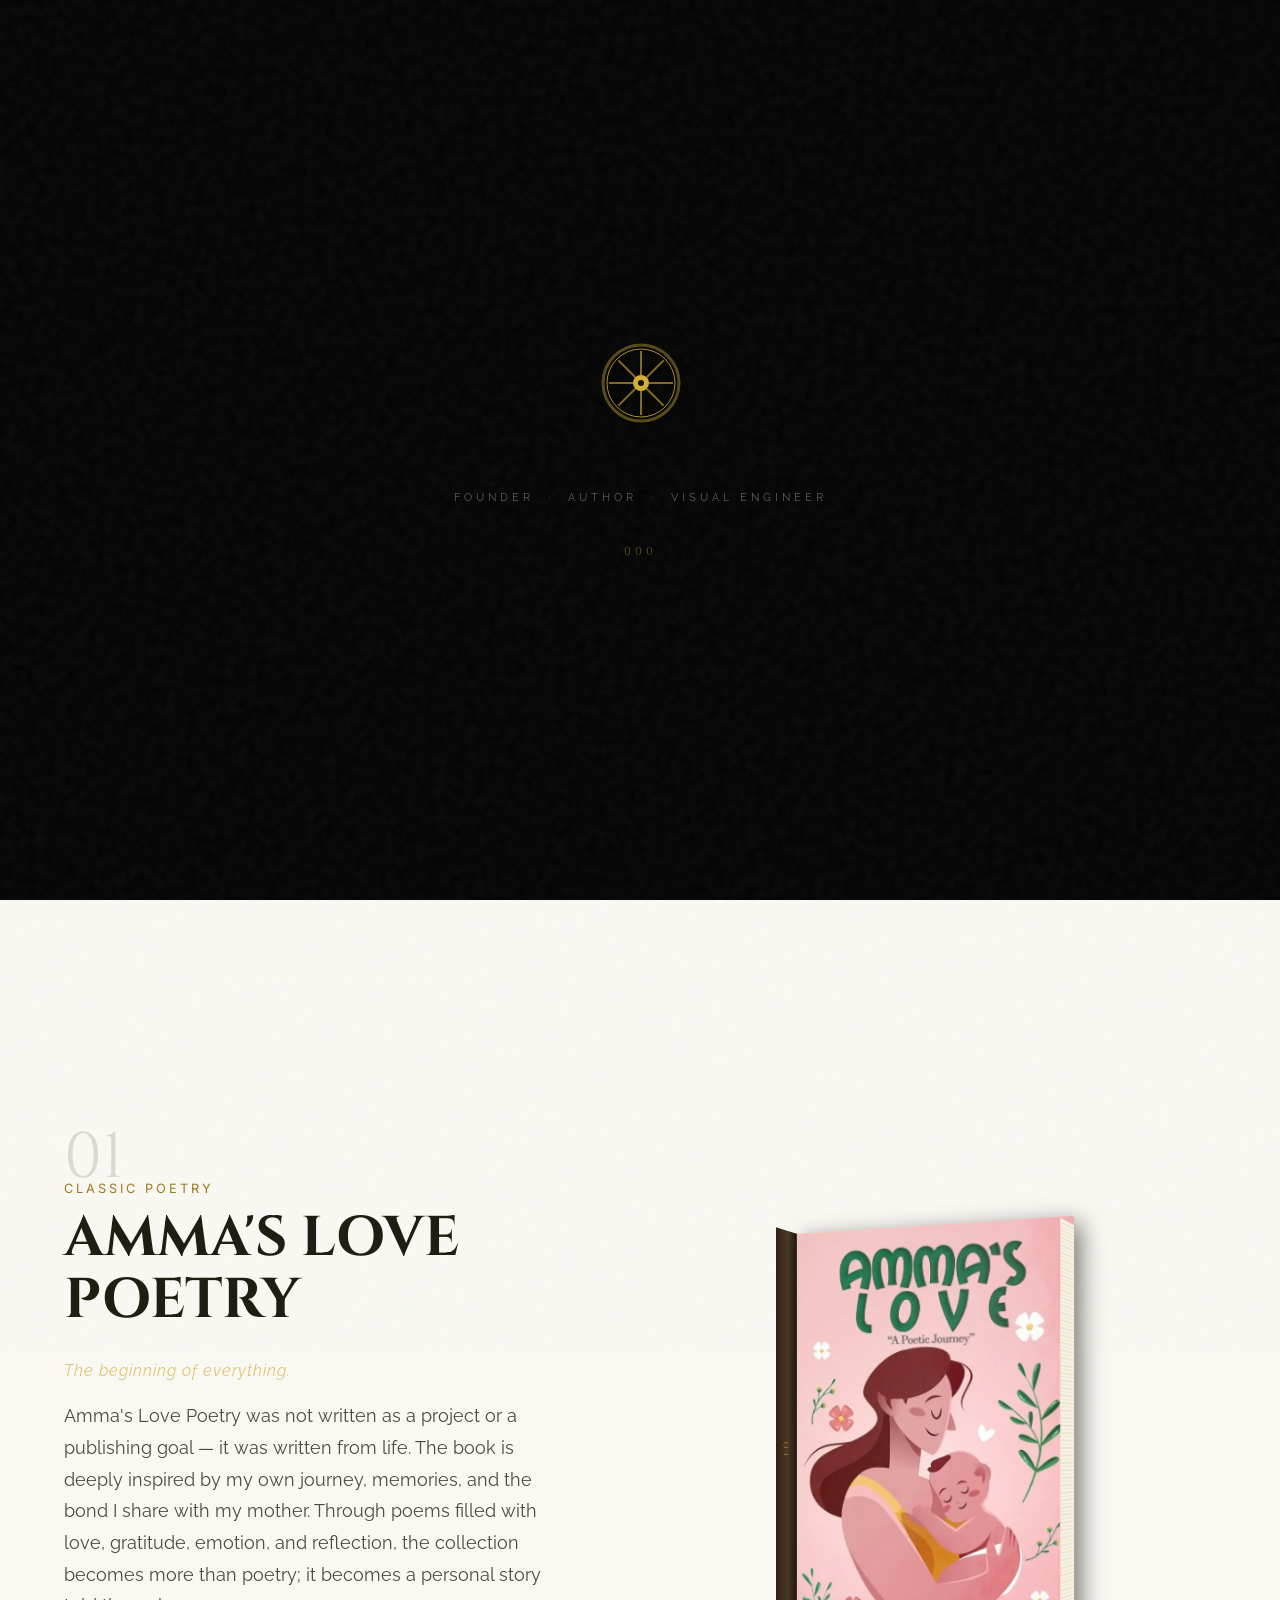
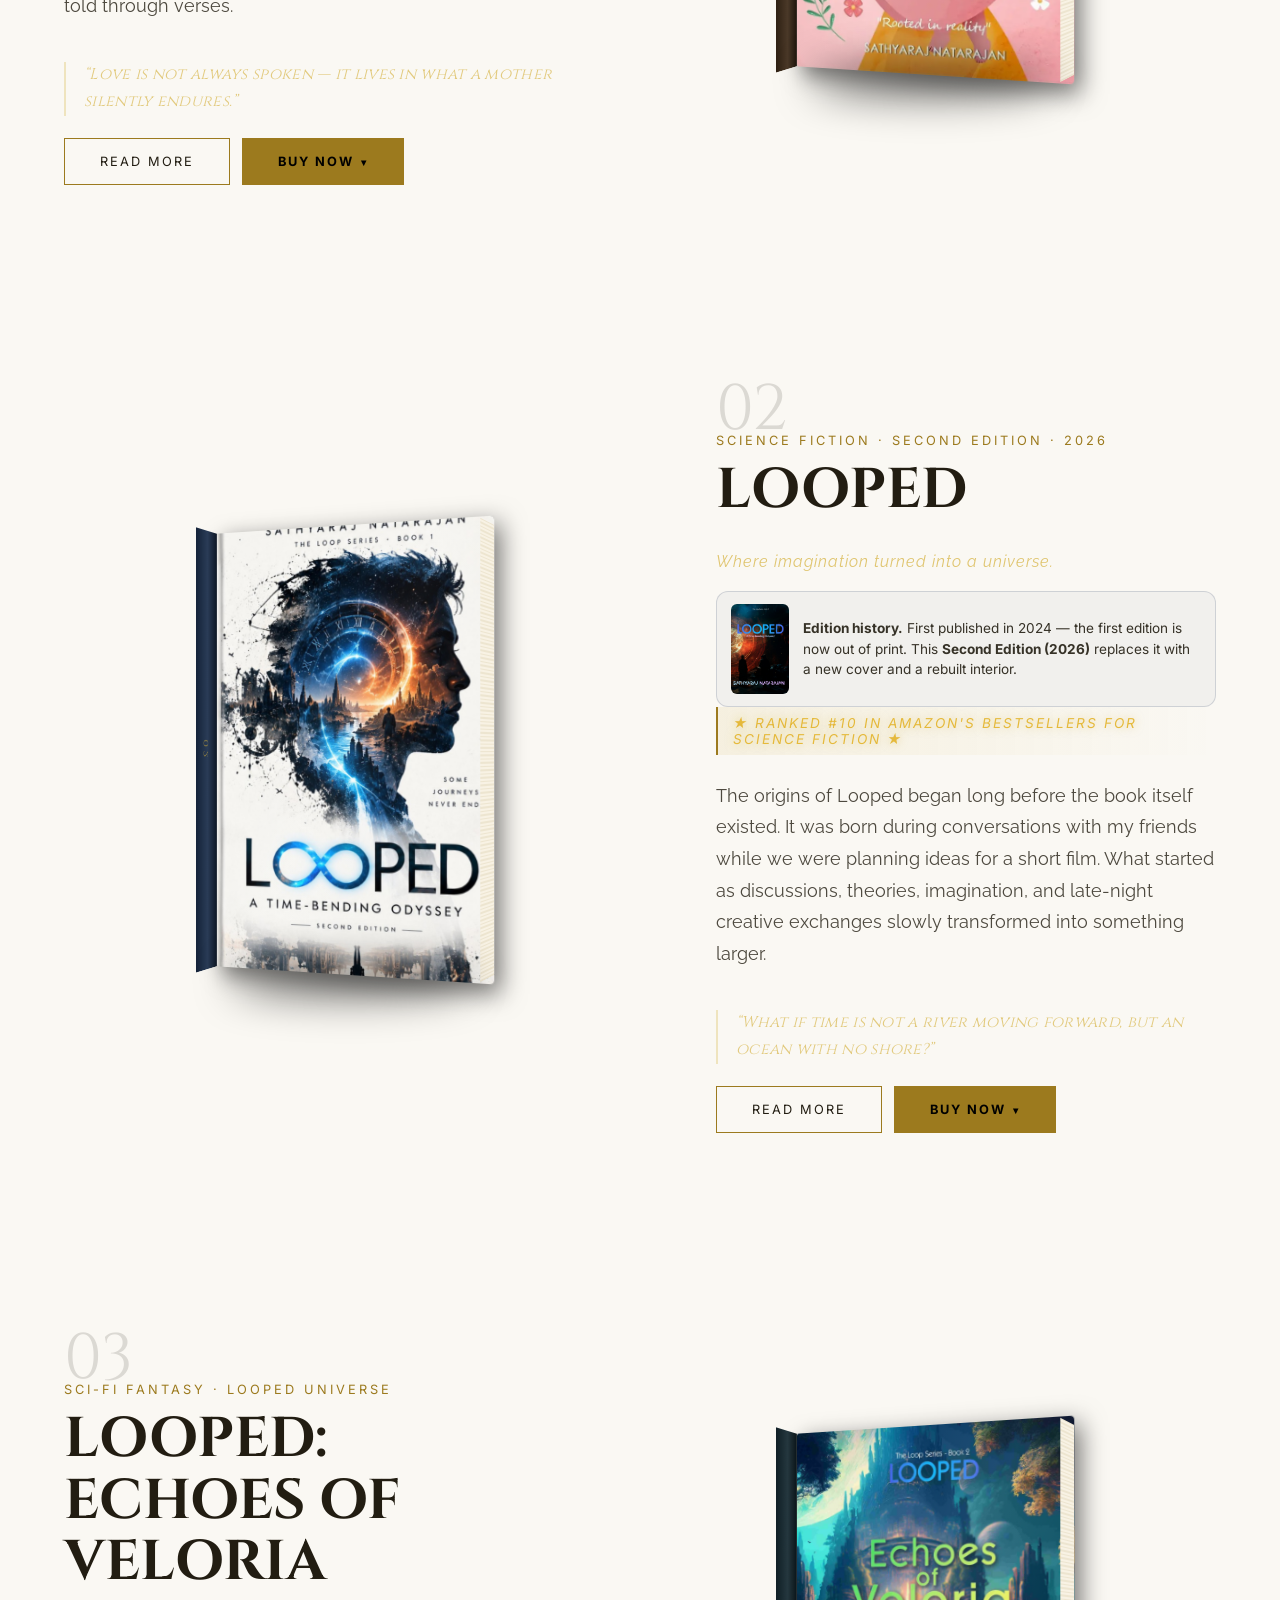
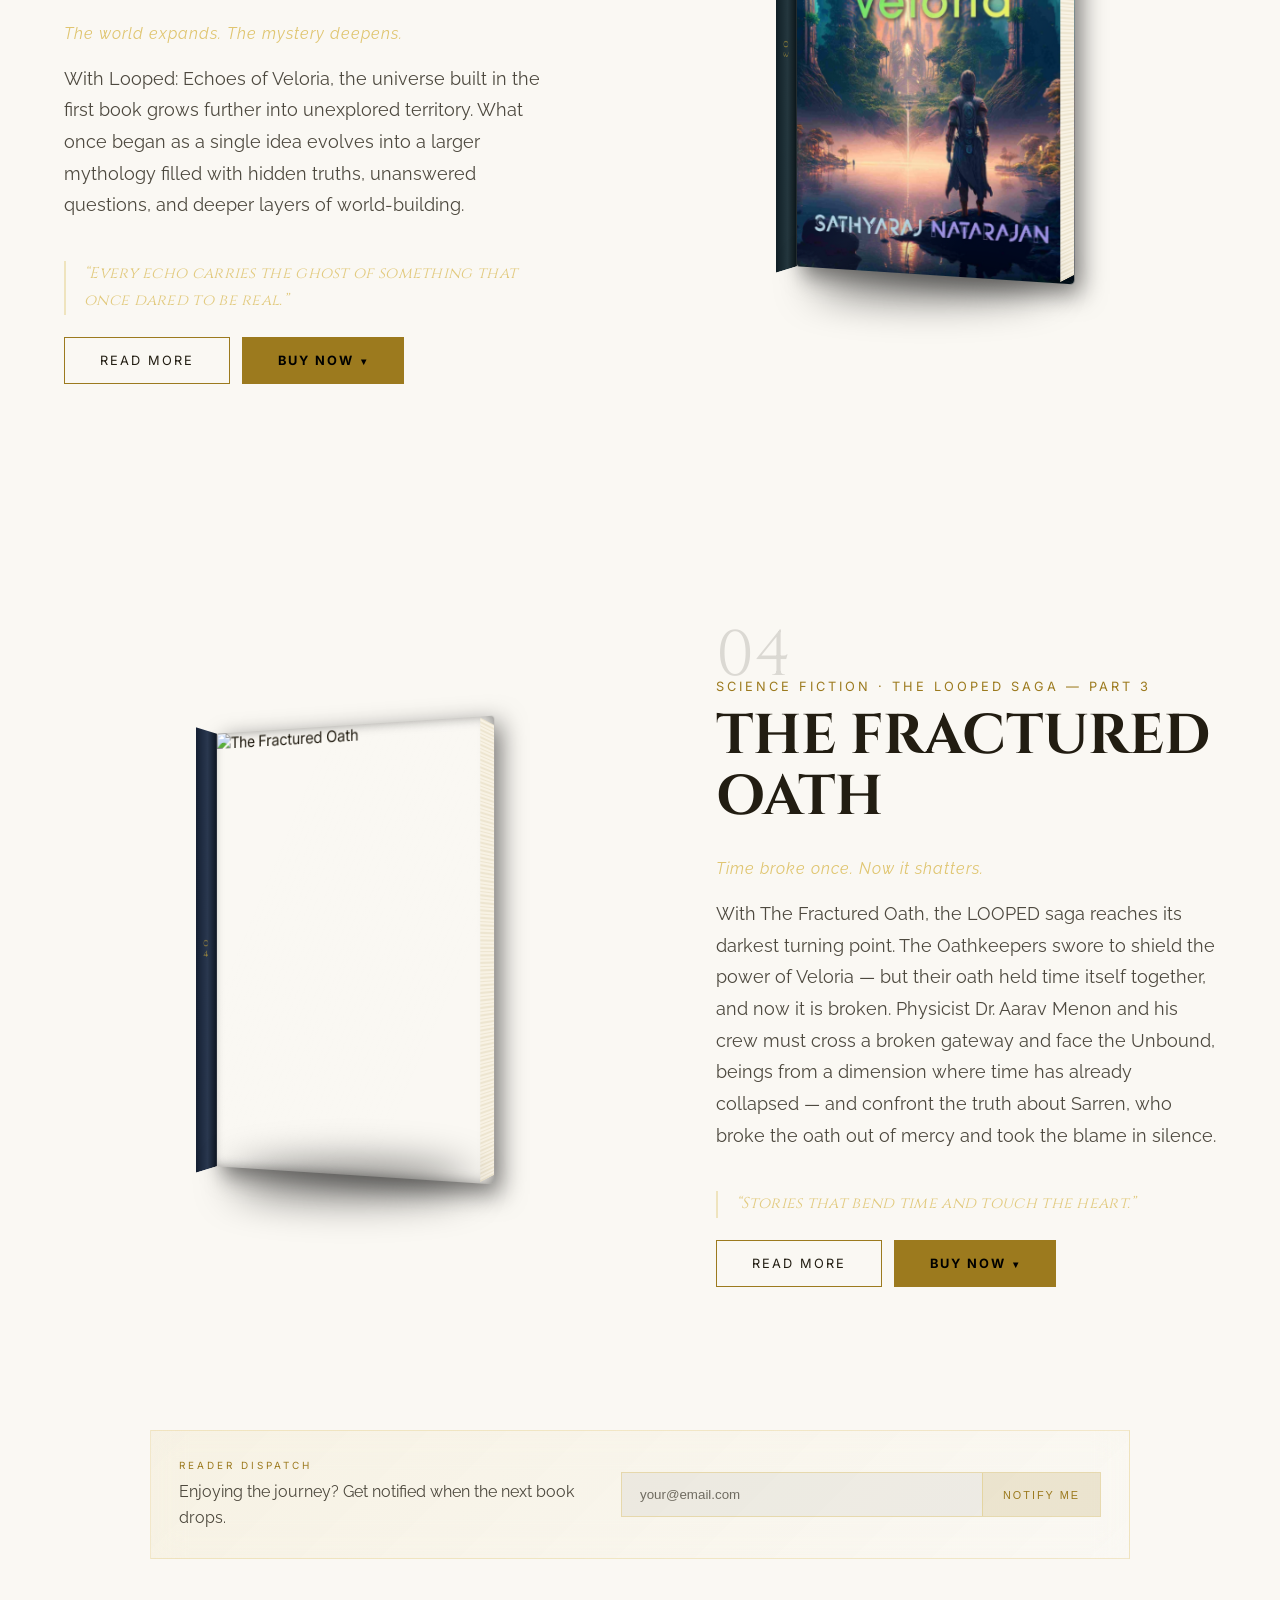
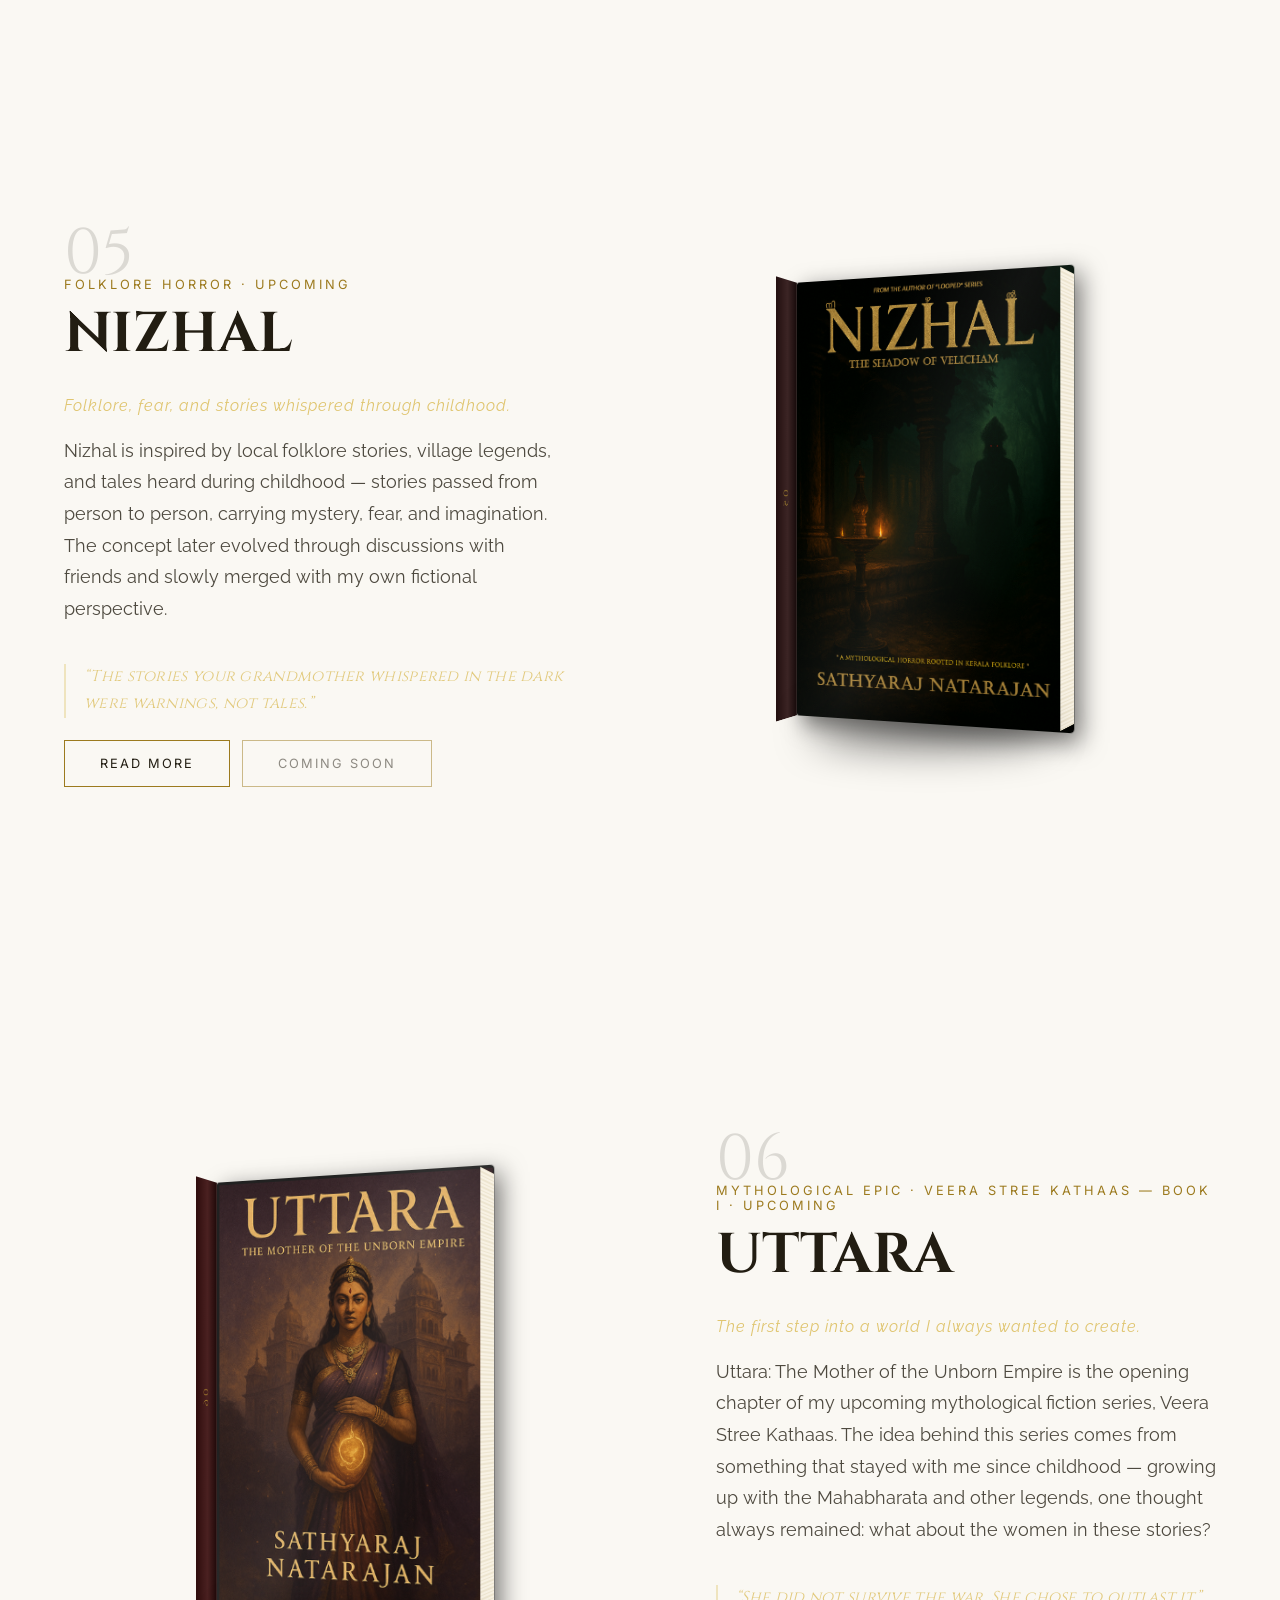
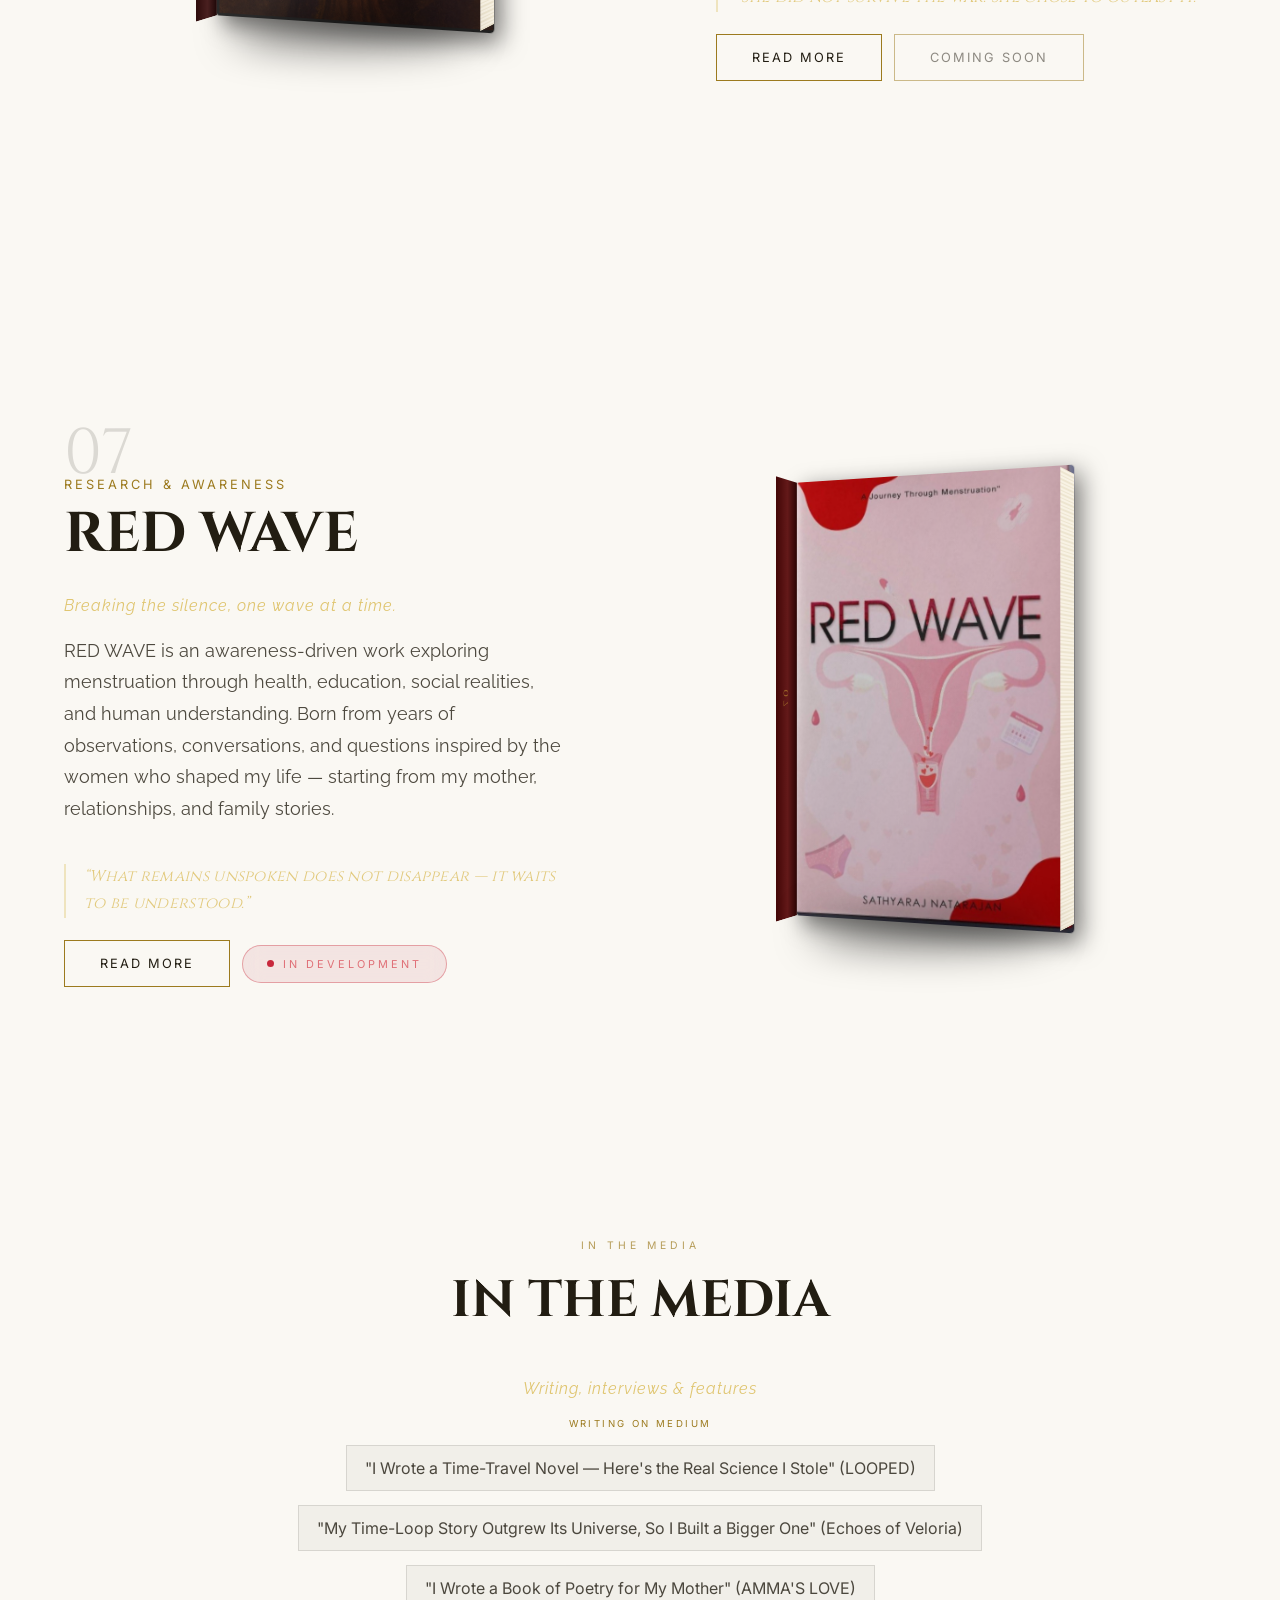
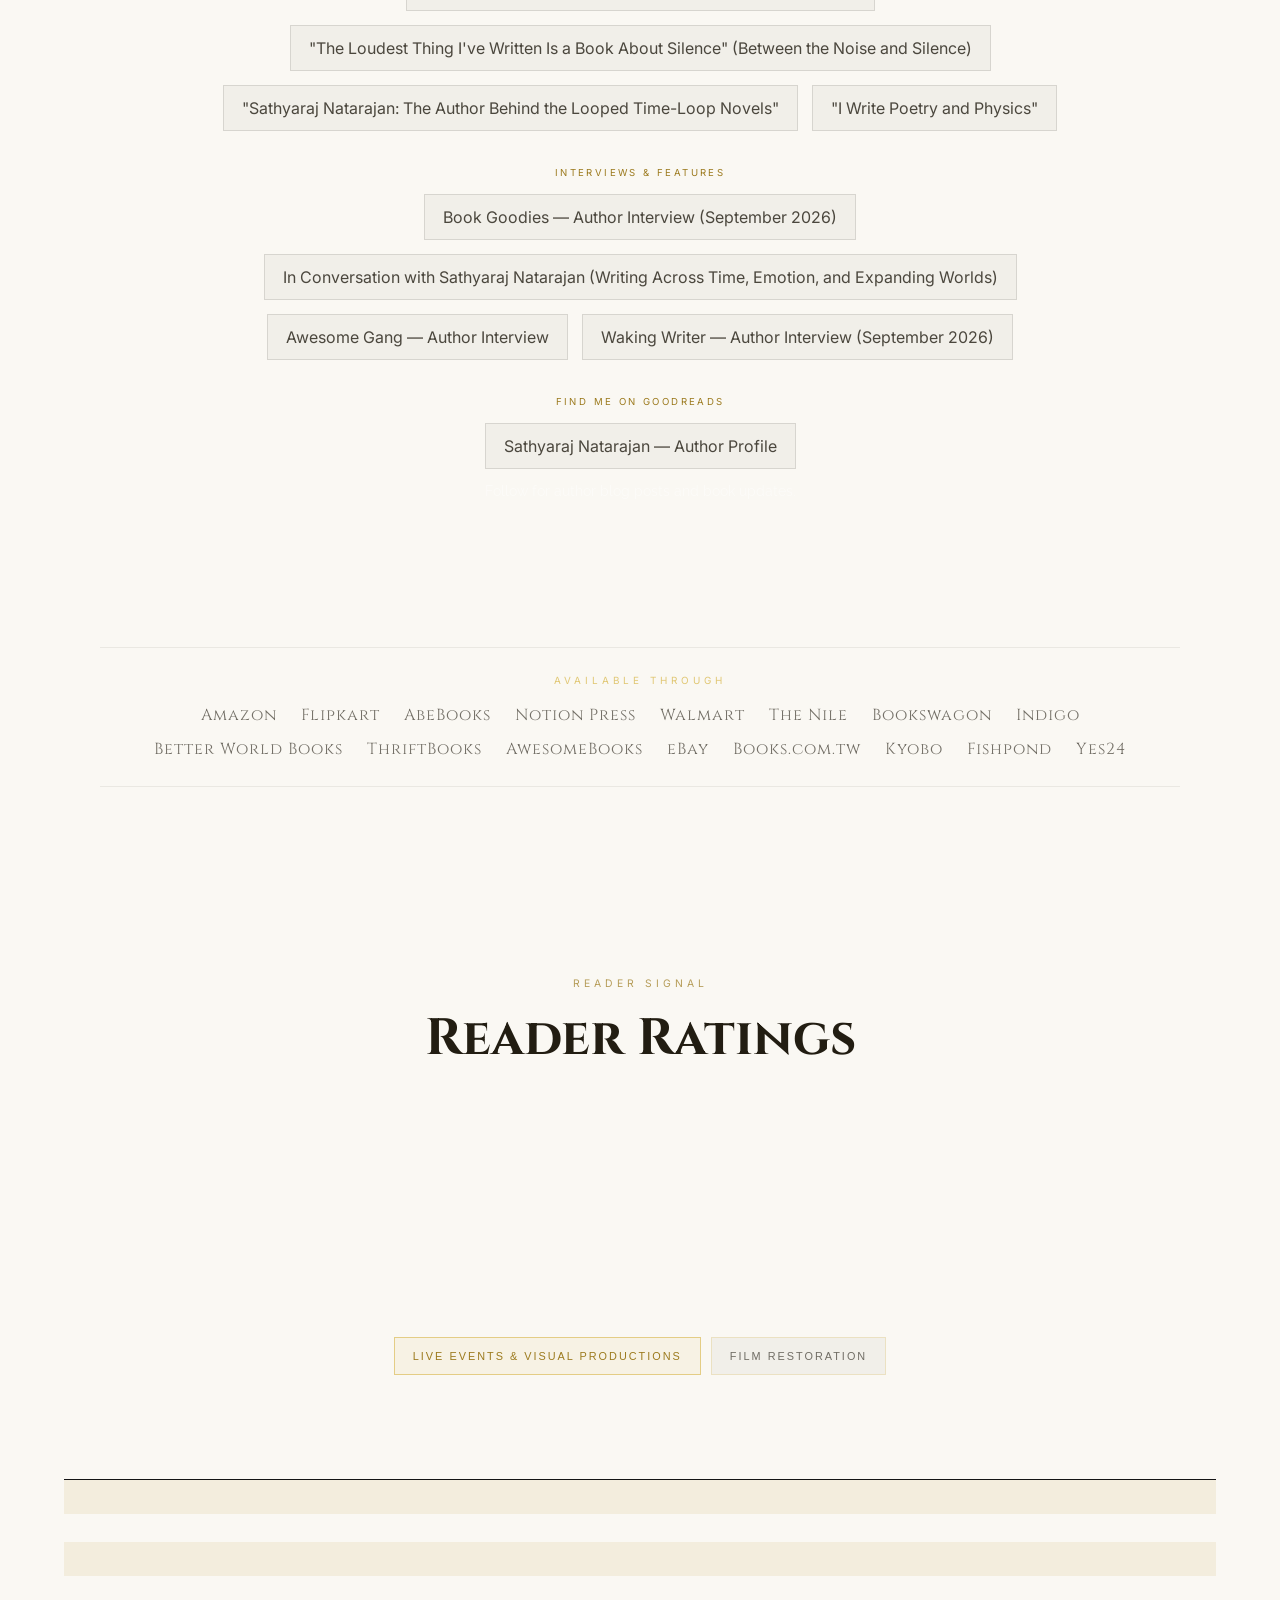
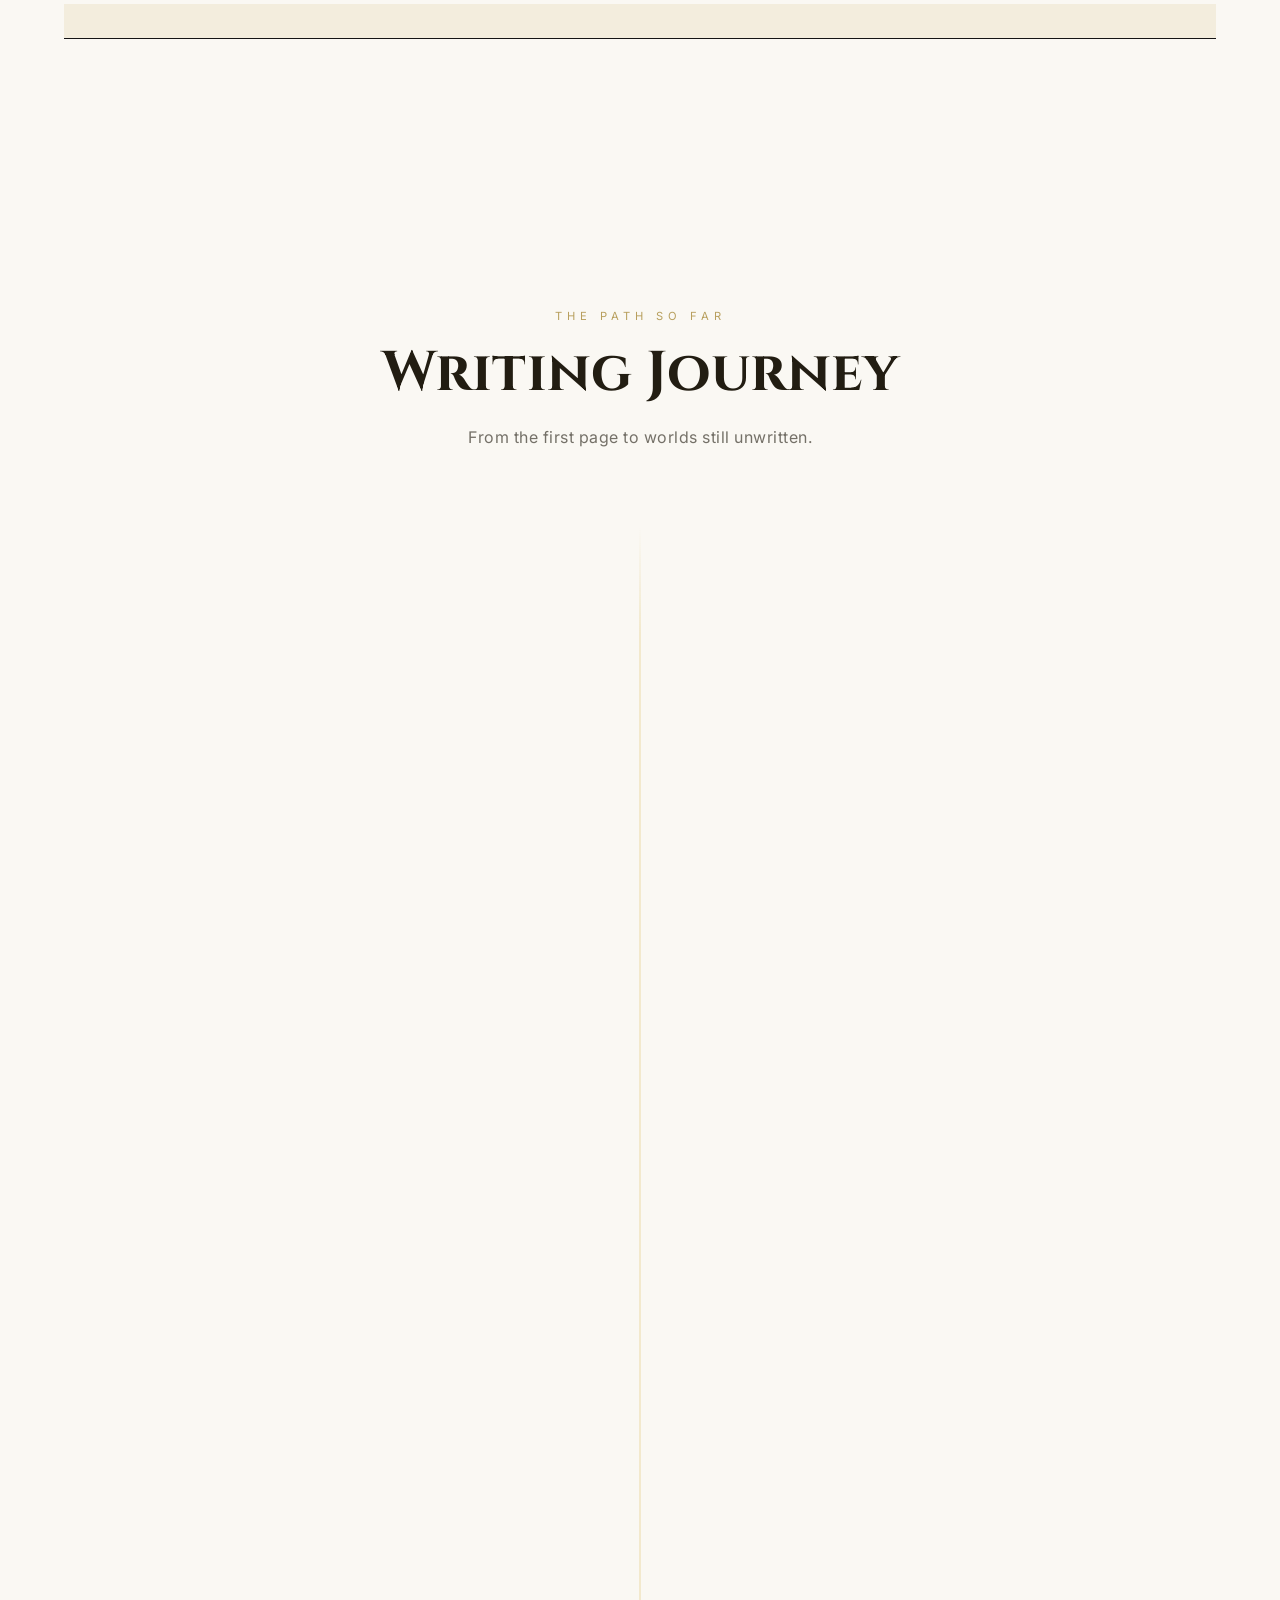
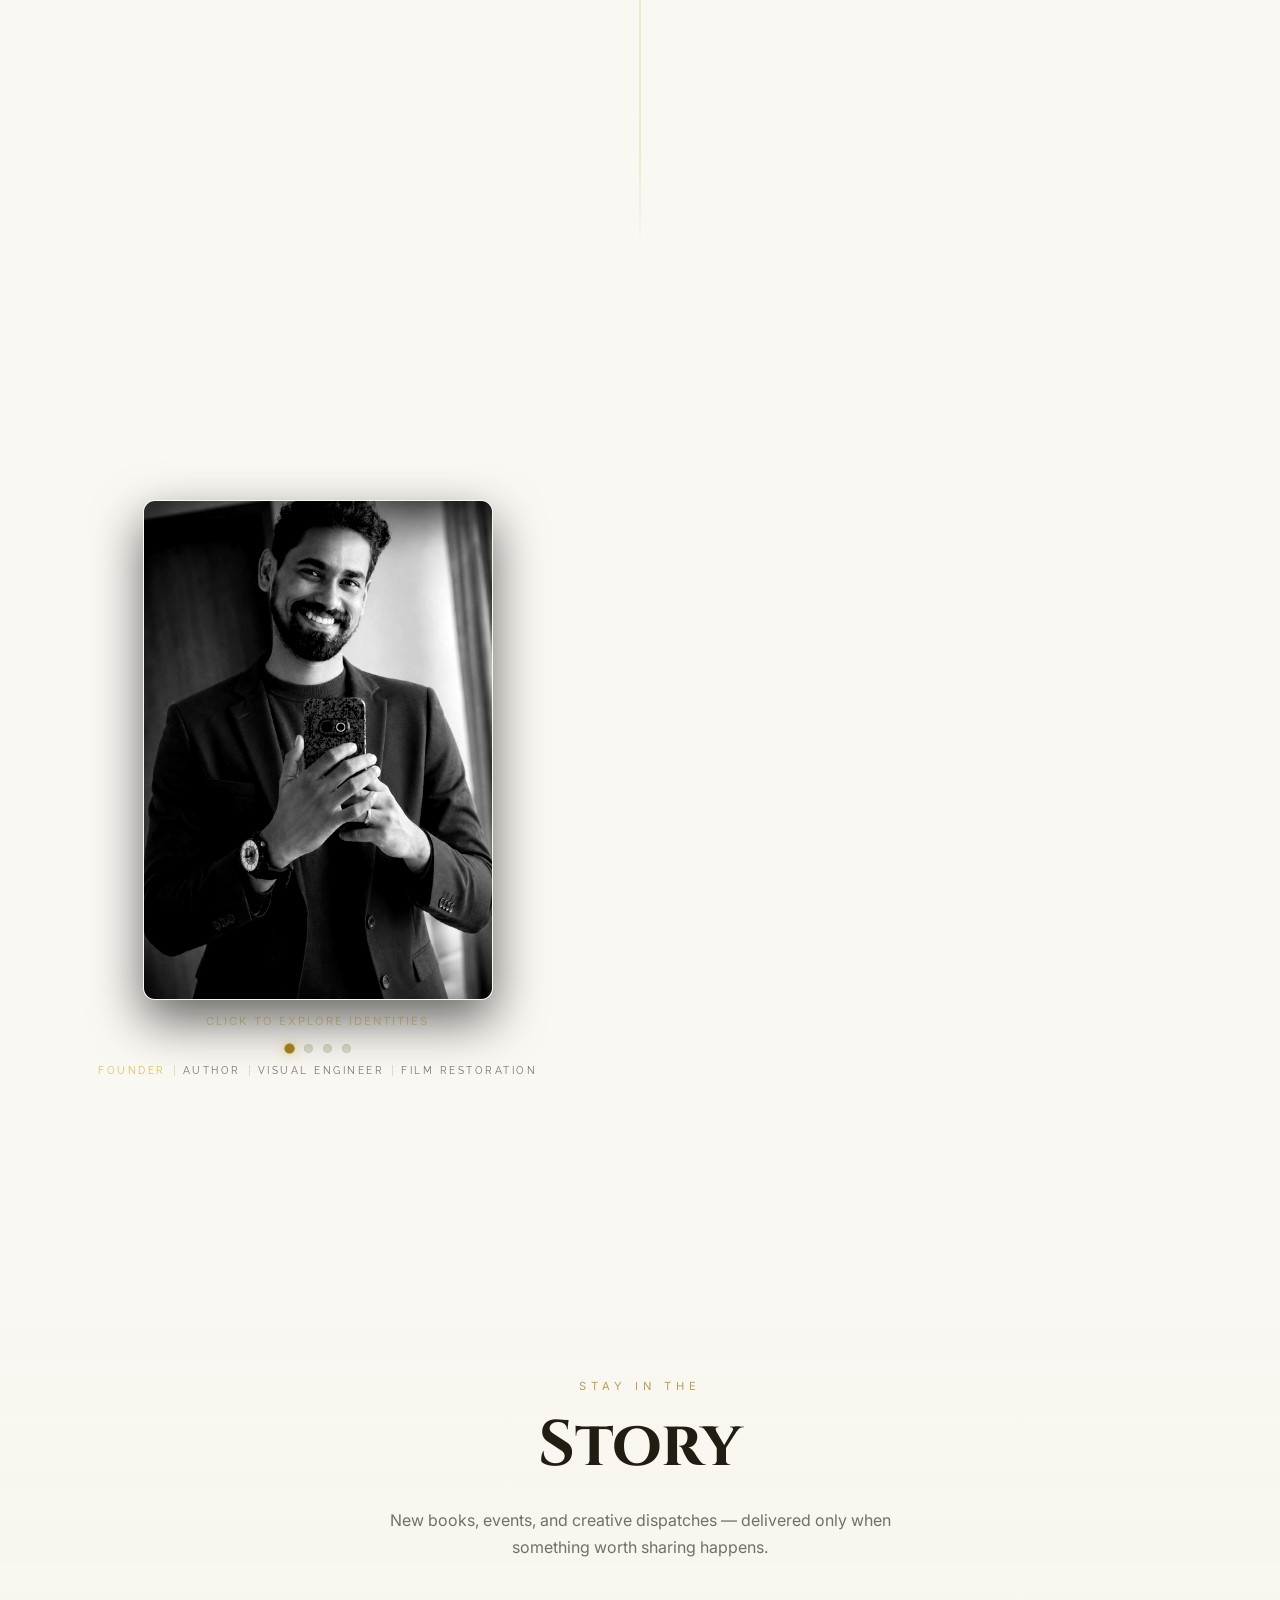
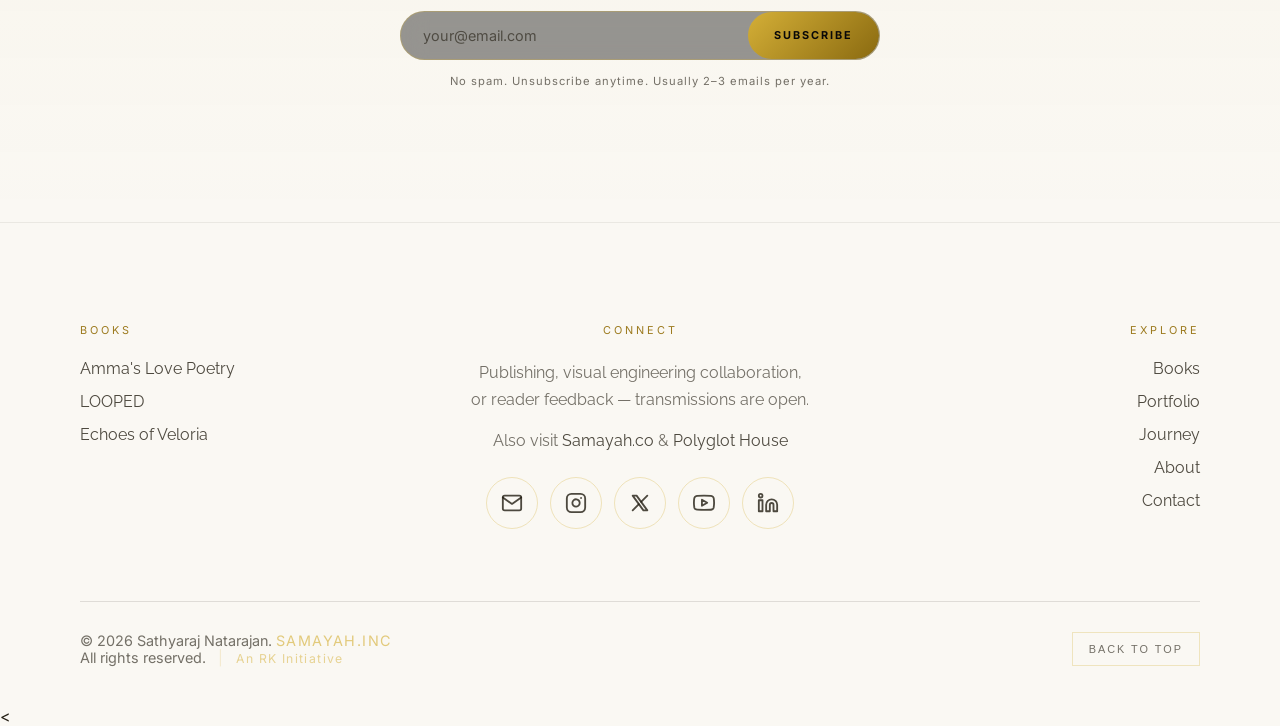
==== commit e14d3a58: "Add The Fractured Oath (LOOPED Book 3) to published books" ====
--- a/index.html
+++ b/index.html
@@ -103,7 +103,7 @@
   }
   </script>
 
-  <script type="application/ld+json">{"@context":"https://schema.org","@graph":[{"@type":"Book","name":"LOOPED: A Time-Bending Odyssey (Second Edition)","author":{"@type":"Person","name":"Sathyaraj Natarajan","url":"https://sathyarajnatarajan.in"},"bookFormat":"https://schema.org/EBook","inLanguage":"en","genre":"Science Fiction","url":"https://store.pothi.com/book/sathyaraj-natarajan-looped/"},{"@type":"Book","name":"Echoes of Veloria (LOOPED - Book 2)","author":{"@type":"Person","name":"Sathyaraj Natarajan","url":"https://sathyarajnatarajan.in"},"bookFormat":"https://schema.org/EBook","inLanguage":"en","genre":"Science Fiction","url":"https://www.amazon.in/dp/B0DHRWBVQG"},{"@type":"Book","name":"AMMA'S LOVE: A Poetic Journey","author":{"@type":"Person","name":"Sathyaraj Natarajan","url":"https://sathyarajnatarajan.in"},"bookFormat":"https://schema.org/EBook","inLanguage":"en","genre":"Poetry","url":"https://www.amazon.in/AMMAS-LOVE-Journey-Sathyaraj-Natarajan-ebook/dp/B0BVGFJZBZ/"}]}</script>  <!-- Fonts -->
+  <script type="application/ld+json">{"@context":"https://schema.org","@graph":[{"@type":"Book","name":"LOOPED: A Time-Bending Odyssey (Second Edition)","author":{"@type":"Person","name":"Sathyaraj Natarajan","url":"https://sathyarajnatarajan.in"},"bookFormat":"https://schema.org/EBook","inLanguage":"en","genre":"Science Fiction","url":"https://store.pothi.com/book/sathyaraj-natarajan-looped/"},{"@type":"Book","name":"Echoes of Veloria (LOOPED - Book 2)","author":{"@type":"Person","name":"Sathyaraj Natarajan","url":"https://sathyarajnatarajan.in"},"bookFormat":"https://schema.org/EBook","inLanguage":"en","genre":"Science Fiction","url":"https://www.amazon.in/dp/B0DHRWBVQG"},{"@type":"Book","name":"AMMA'S LOVE: A Poetic Journey","author":{"@type":"Person","name":"Sathyaraj Natarajan","url":"https://sathyarajnatarajan.in"},"bookFormat":"https://schema.org/EBook","inLanguage":"en","genre":"Poetry","url":"https://www.amazon.in/AMMAS-LOVE-Journey-Sathyaraj-Natarajan-ebook/dp/B0BVGFJZBZ/"},{"@type":"Book","name":"The Fractured Oath (LOOPED - Book 3)","author":{"@type":"Person","name":"Sathyaraj Natarajan","url":"https://sathyarajnatarajan.in"},"bookFormat":"https://schema.org/Paperback","inLanguage":"en","genre":"Science Fiction","url":"https://store.pothi.com/book/sathyaraj-natarajan-the-fractured-oath/"}]}</script>  <!-- Fonts -->
   <link rel="preconnect" href="https://fonts.googleapis.com"/>
   <link href="https://fonts.googleapis.com/css2?family=Cinzel:wght@400;600;700;900&family=Raleway:ital,wght@0,300;0,400;0,500;0,600;1,300&family=Inter:wght@300;400;600&display=swap" rel="stylesheet"/>
   
@@ -3213,7 +3213,7 @@
   </section>
 
   <div class="quick-actions" id="quickActions" aria-label="Quick actions">
-    <a href="#book-veloria" data-scroll-target="#book-veloria">Latest Book</a>
+    <a href="#book-fractured-oath" data-scroll-target="#book-fractured-oath">Latest Book</a>
     <a href="#contact" data-scroll-target="#contact">Subscribe</a>
   </div>
 
@@ -3351,6 +3351,40 @@
       </div>
     </div>
 
+    <!-- BOOK 4 -->
+    <div class="book-row reverse" id="book-fractured-oath" data-book-key="fractured-oath" data-bg="#070d1a" data-bg-light="#dfe6f0">
+      <div class="book-info">
+        <span class="b-num">04</span>
+        <span class="b-genre">Science Fiction · The LOOPED Saga — Part 3</span>
+        <h2 class="b-title">THE FRACTURED OATH</h2>
+        <p class="b-tagline">Time broke once. Now it shatters.</p>
+        <p class="b-synopsis">With The Fractured Oath, the LOOPED saga reaches its darkest turning point. The Oathkeepers swore to shield the power of Veloria — but their oath held time itself together, and now it is broken. Physicist Dr. Aarav Menon and his crew must cross a broken gateway and face the Unbound, beings from a dimension where time has already collapsed — and confront the truth about Sarren, who broke the oath out of mercy and took the blame in silence. <span class="extended-text">This is the book where the saga stops being about bending time and starts being about what it costs to hold the universe together — a story of memory, mercy, and the price of keeping a promise. Best read after LOOPED and Echoes of Veloria.</span></p>
+        <p class="b-quote">Stories that bend time and touch the heart.</p>
+        <div class="b-actions">
+          <button type="button" class="b-btn read-more-btn" aria-expanded="false">Read More</button>
+          <div class="buy-dropdown-wrap">
+            <button class="b-btn buy-btn buy-dropdown-trigger" type="button" aria-haspopup="true" aria-expanded="false">Buy Now</button>
+            <div class="buy-dropdown">
+              <a href="https://store.pothi.com/book/sathyaraj-natarajan-the-fractured-oath/" target="_blank" rel="noopener noreferrer" class="buy-option">Pothi · Paperback ₹299 <span class="buy-option-arrow">↗</span></a>
+            </div>
+          </div>
+        </div>
+      </div>
+      <div class="book-visual">
+        <div class="book-tilt-wrap">
+          <div class="book-3d" style="--spine-clr:#1a2942">
+            <div class="book-front">
+              <img src="assets/8.jpg" alt="The Fractured Oath" class="book-cover-img" />
+              <div class="book-sheen"></div>
+            </div>
+            <div class="book-spine"><span class="spine-num">04</span></div>
+            <div class="book-pages"></div>
+          </div>
+          <div class="book-floor-shadow"></div>
+        </div>
+      </div>
+    </div>
+
     <aside class="inline-newsletter" aria-label="Inline newsletter signup">
       <div>
         <span class="inline-newsletter-kicker">Reader Dispatch</span>
@@ -3366,7 +3400,7 @@
     <!-- BOOK 5 -->
     <div class="book-row" id="book-nizhal" data-book-key="nizhal" data-bg="#161111" data-bg-light="#efe4e1">
       <div class="book-info">
-        <span class="b-num">04</span>
+        <span class="b-num">05</span>
         <span class="b-genre">Folklore Horror · Upcoming</span>
         <h2 class="b-title">NIZHAL</h2>
         <p class="b-tagline">Folklore, fear, and stories whispered through childhood.</p>
@@ -3384,7 +3418,7 @@
               <img src="assets/5.jpg" alt="Nizhal" class="book-cover-img" />
               <div class="book-sheen"></div>
             </div>
-            <div class="book-spine"><span class="spine-num">04</span></div>
+            <div class="book-spine"><span class="spine-num">05</span></div>
             <div class="book-pages"></div>
           </div>
           <div class="book-floor-shadow"></div>
@@ -3395,7 +3429,7 @@
     <!-- BOOK 6 -->
     <div class="book-row reverse" id="book-uttara" data-book-key="uttara" data-bg="#1f0a0a" data-bg-light="#f4e2e2">
       <div class="book-info">
-        <span class="b-num">05</span>
+        <span class="b-num">06</span>
         <span class="b-genre">Mythological Epic · Veera Stree Kathaas — Book I · Upcoming</span>
         <h2 class="b-title">UTTARA</h2>
         <p class="b-tagline">The first step into a world I always wanted to create.</p>
@@ -3413,7 +3447,7 @@
               <img src="assets/6.png" alt="Uttara" class="book-cover-img" />
               <div class="book-sheen"></div>
             </div>
-            <div class="book-spine"><span class="spine-num">05</span></div>
+            <div class="book-spine"><span class="spine-num">06</span></div>
             <div class="book-pages"></div>
           </div>
           <div class="book-floor-shadow"></div>
@@ -3424,7 +3458,7 @@
     <!-- BOOK 7 — RED WAVE (In Development) -->
     <div class="book-row" id="book-red-wave" data-book-key="red-wave" data-bg="#160008" data-bg-light="#f2dee4">
       <div class="book-info">
-        <span class="b-num">06</span>
+        <span class="b-num">07</span>
         <span class="b-genre">Research &amp; Awareness</span>
         <h2 class="b-title">RED WAVE</h2>
         <p class="b-tagline">Breaking the silence, one wave at a time.</p>
@@ -3445,7 +3479,7 @@
               <img src="assets/7.jpg" alt="Red Wave" class="book-cover-img" />
               <div class="book-sheen"></div>
             </div>
-            <div class="book-spine"><span class="spine-num">06</span></div>
+            <div class="book-spine"><span class="spine-num">07</span></div>
             <div class="book-pages"></div>
           </div>
           <div class="book-floor-shadow"></div>
@@ -3639,6 +3673,15 @@
           </div>
         </div>
 
+        <!-- 2026 The Fractured Oath -->
+        <div class="j-item j-left js-reveal-left">
+          <div class="j-content">
+            <span class="j-year">2026</span>
+            <h3 class="j-title"><a href="#book-fractured-oath" data-scroll-target="#book-fractured-oath">The Fractured Oath</a></h3>
+            <p class="j-desc">Book 3 of the LOOPED saga — the oath breaks, and time itself begins to fracture.</p>
+          </div>
+          <div class="j-node"><div class="j-dot"></div></div>
+        </div>
 
         <!-- Upcoming Nizhal -->
         <div class="j-item j-left js-reveal-left">
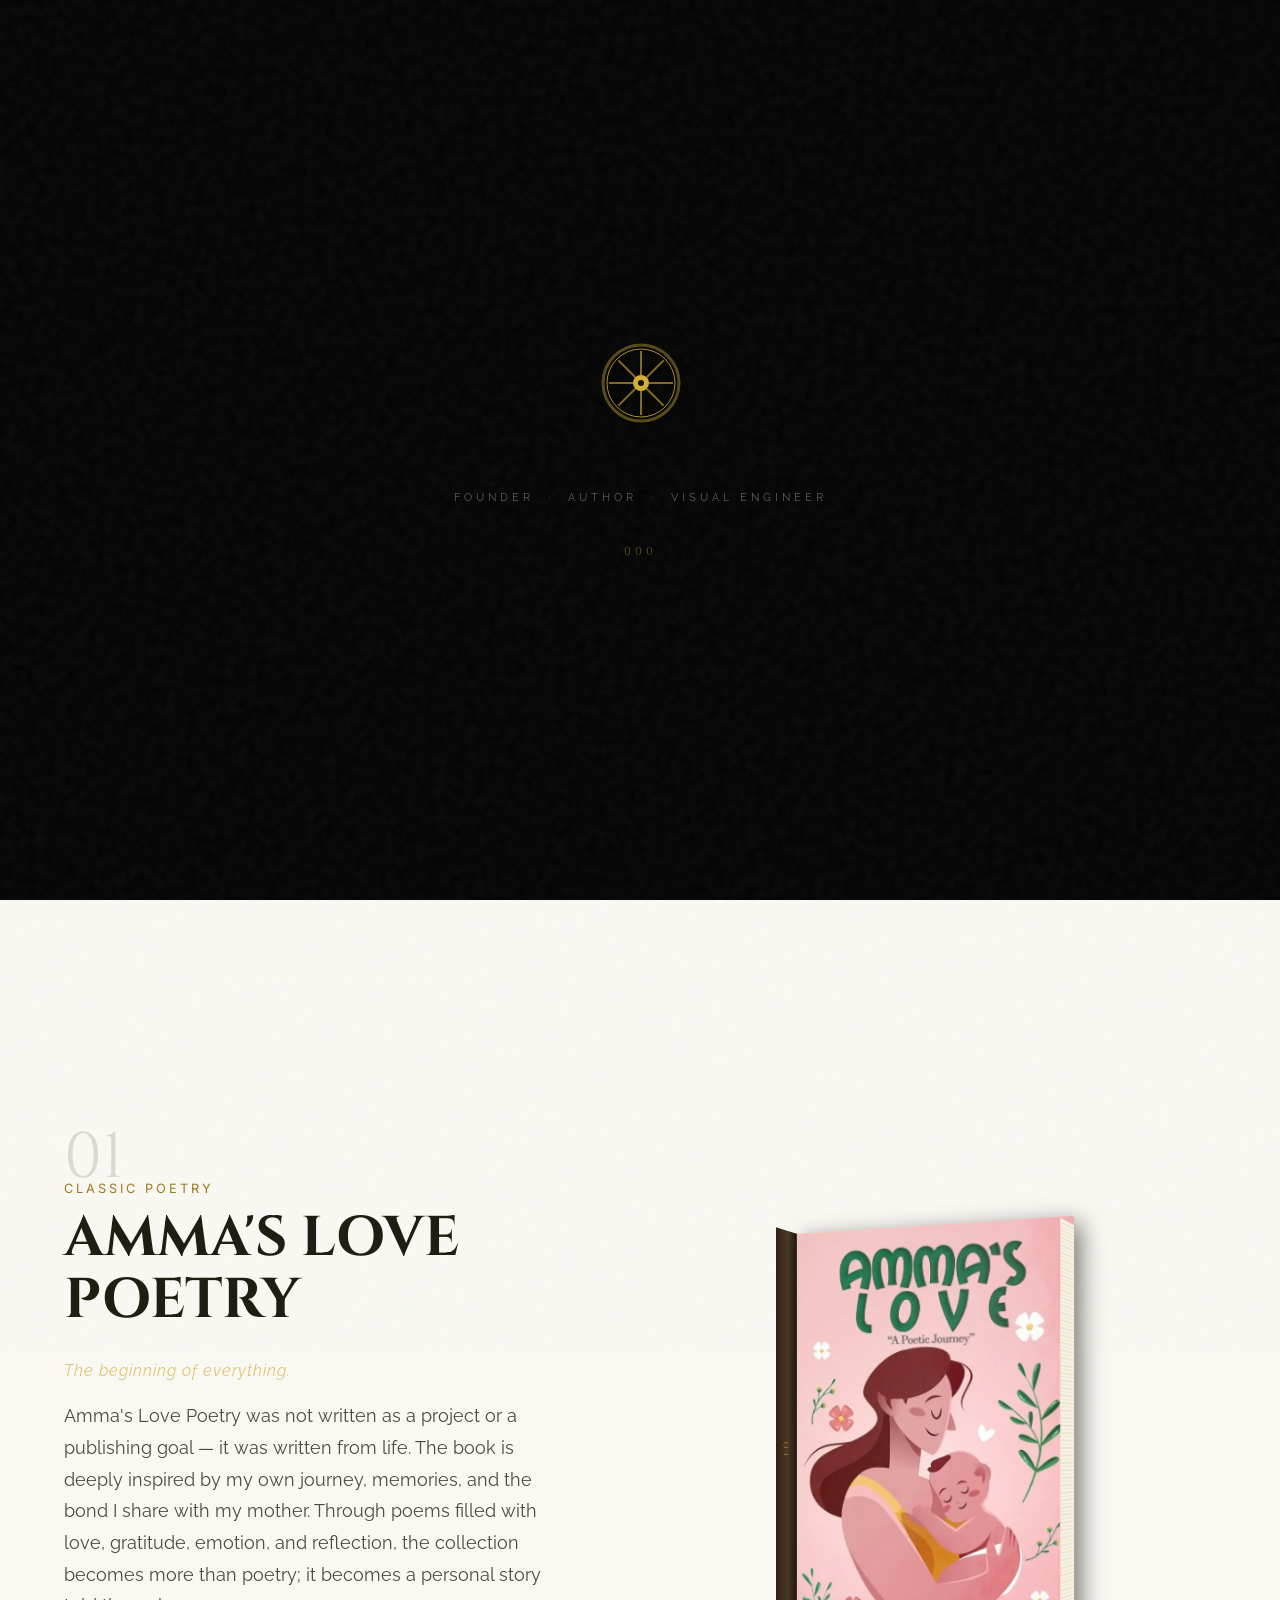
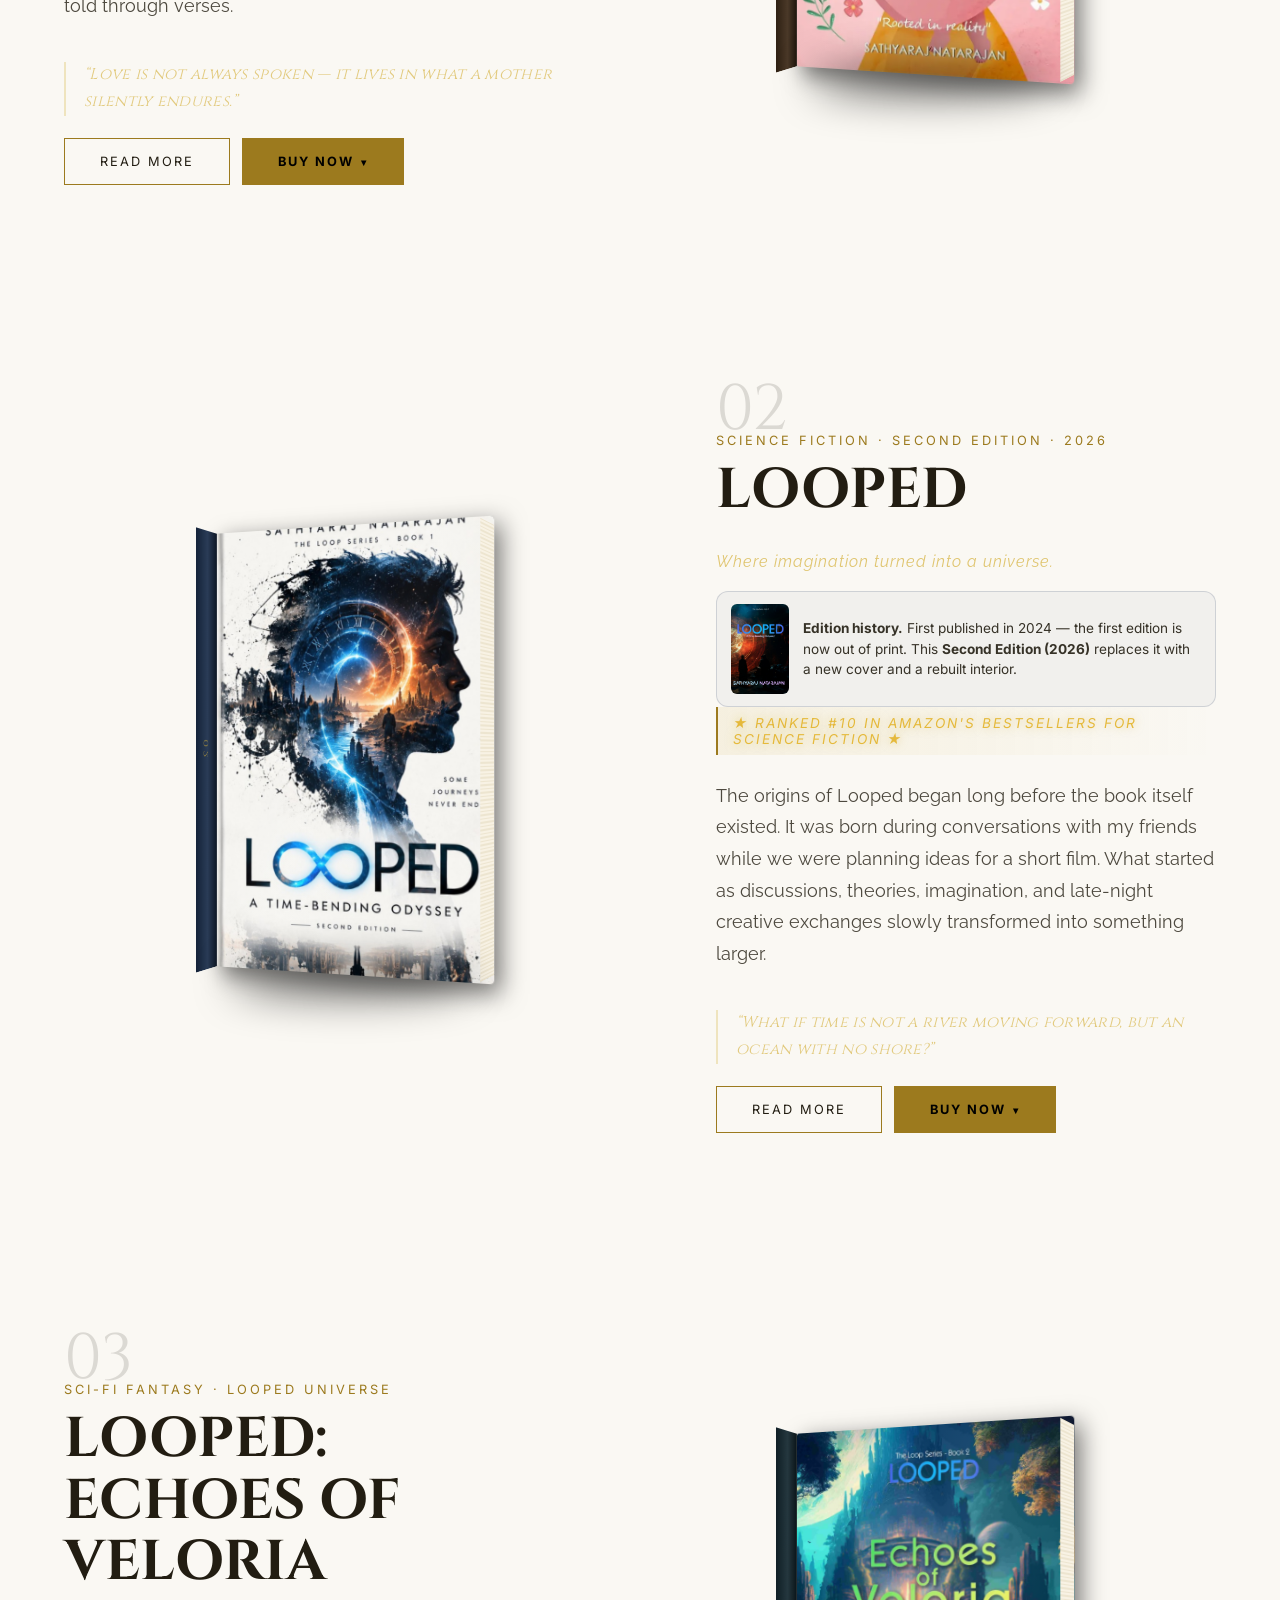
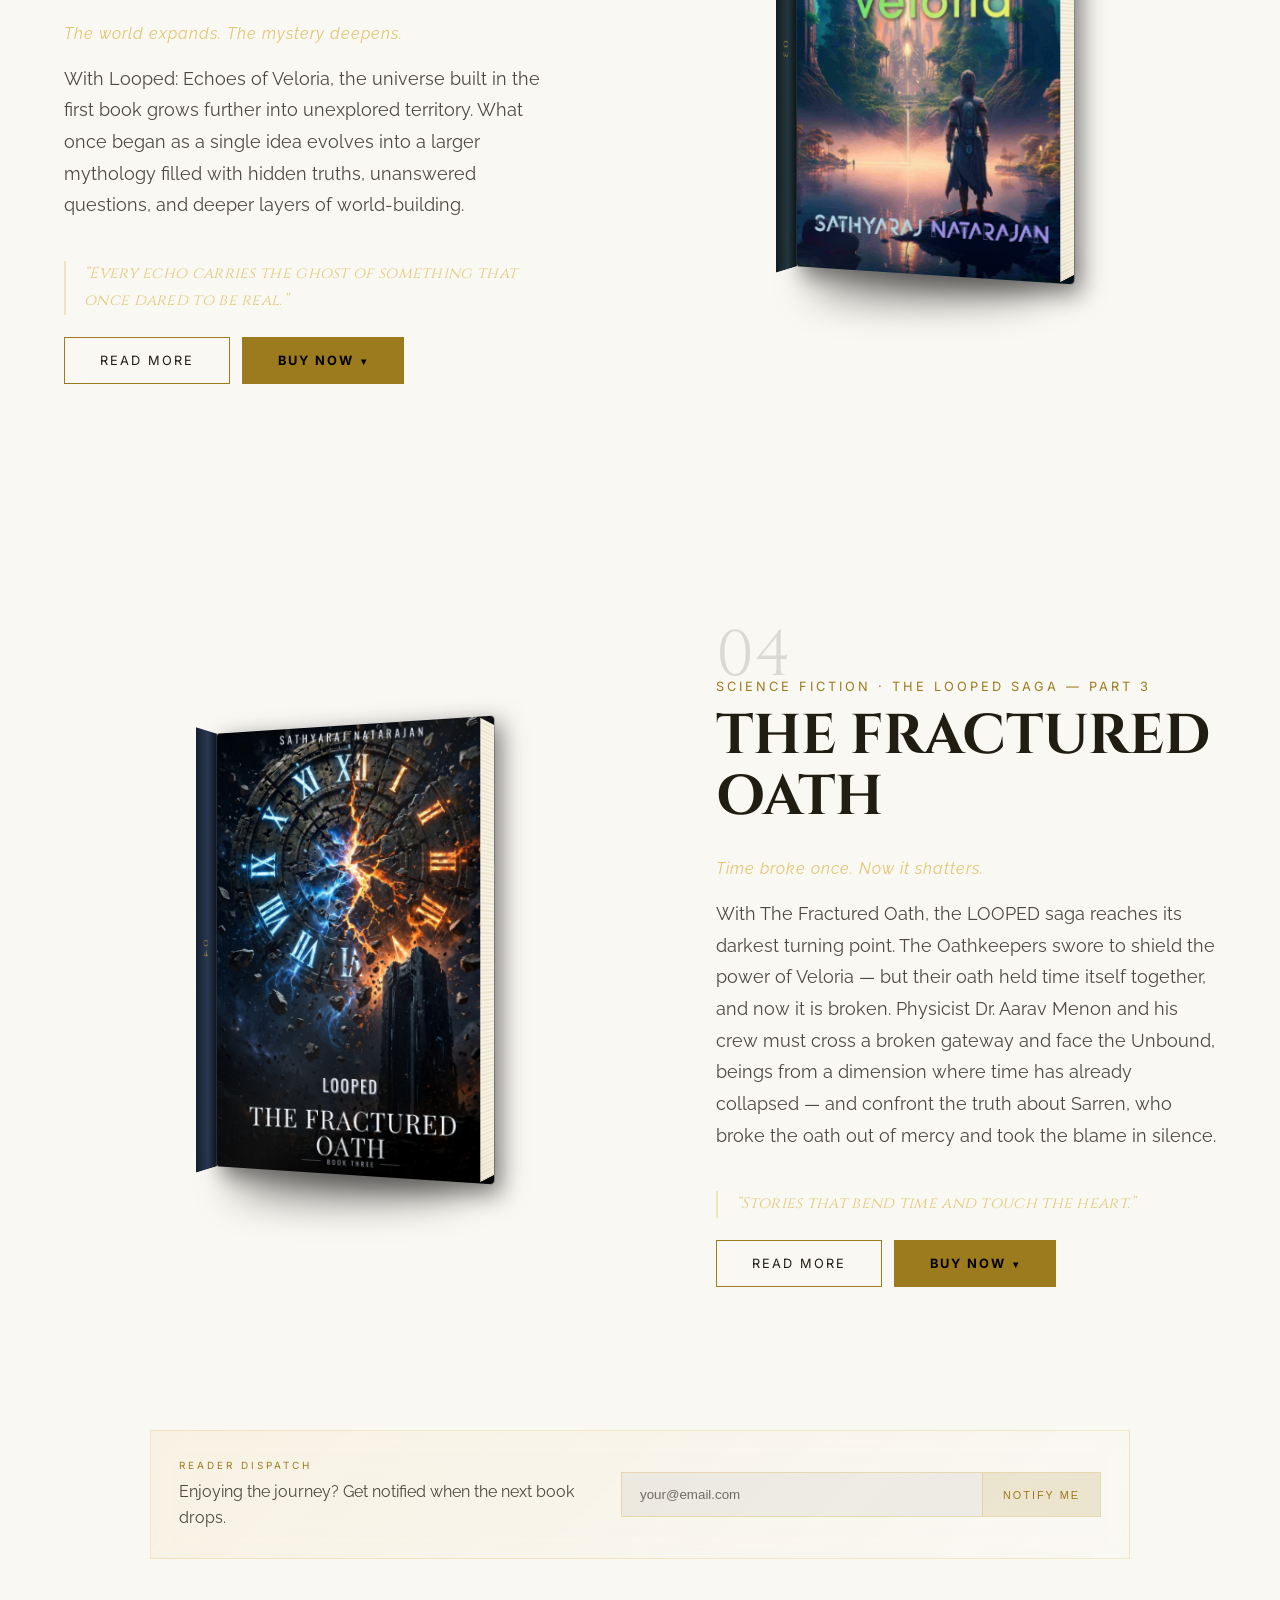
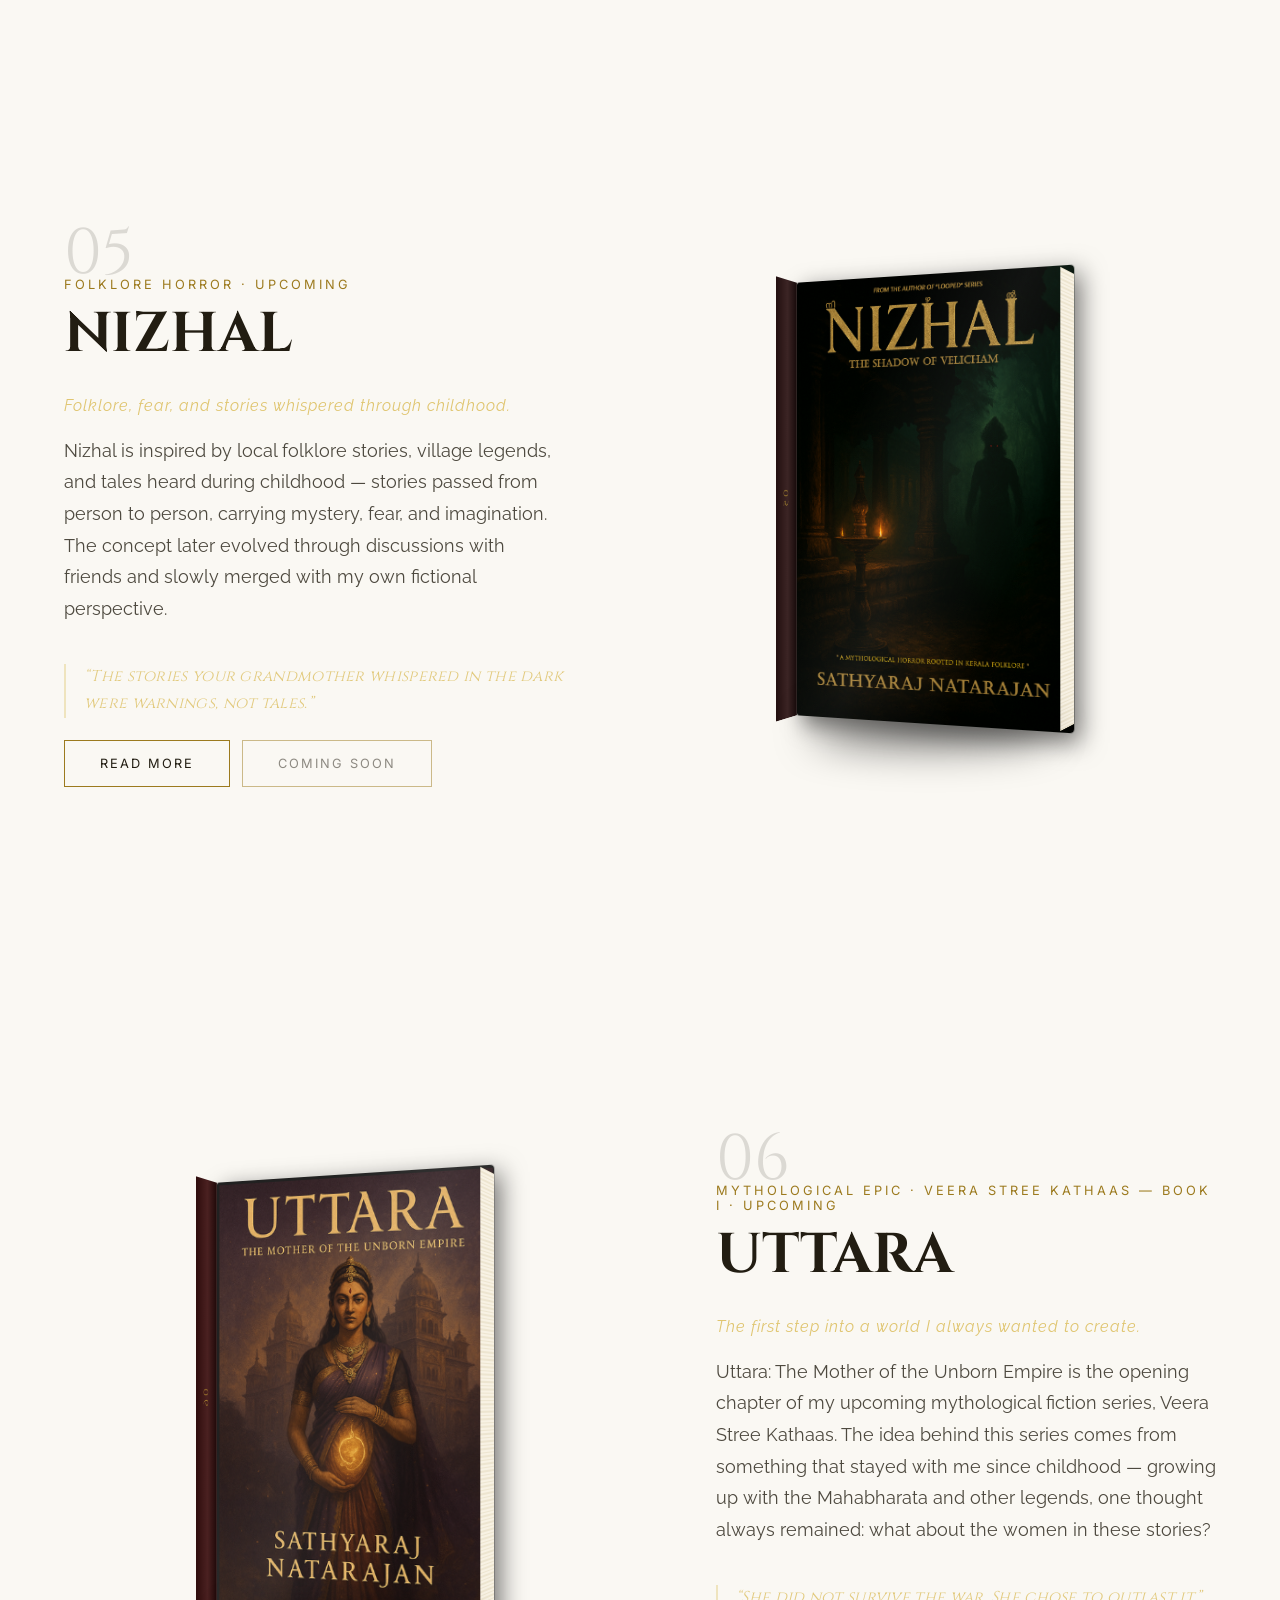
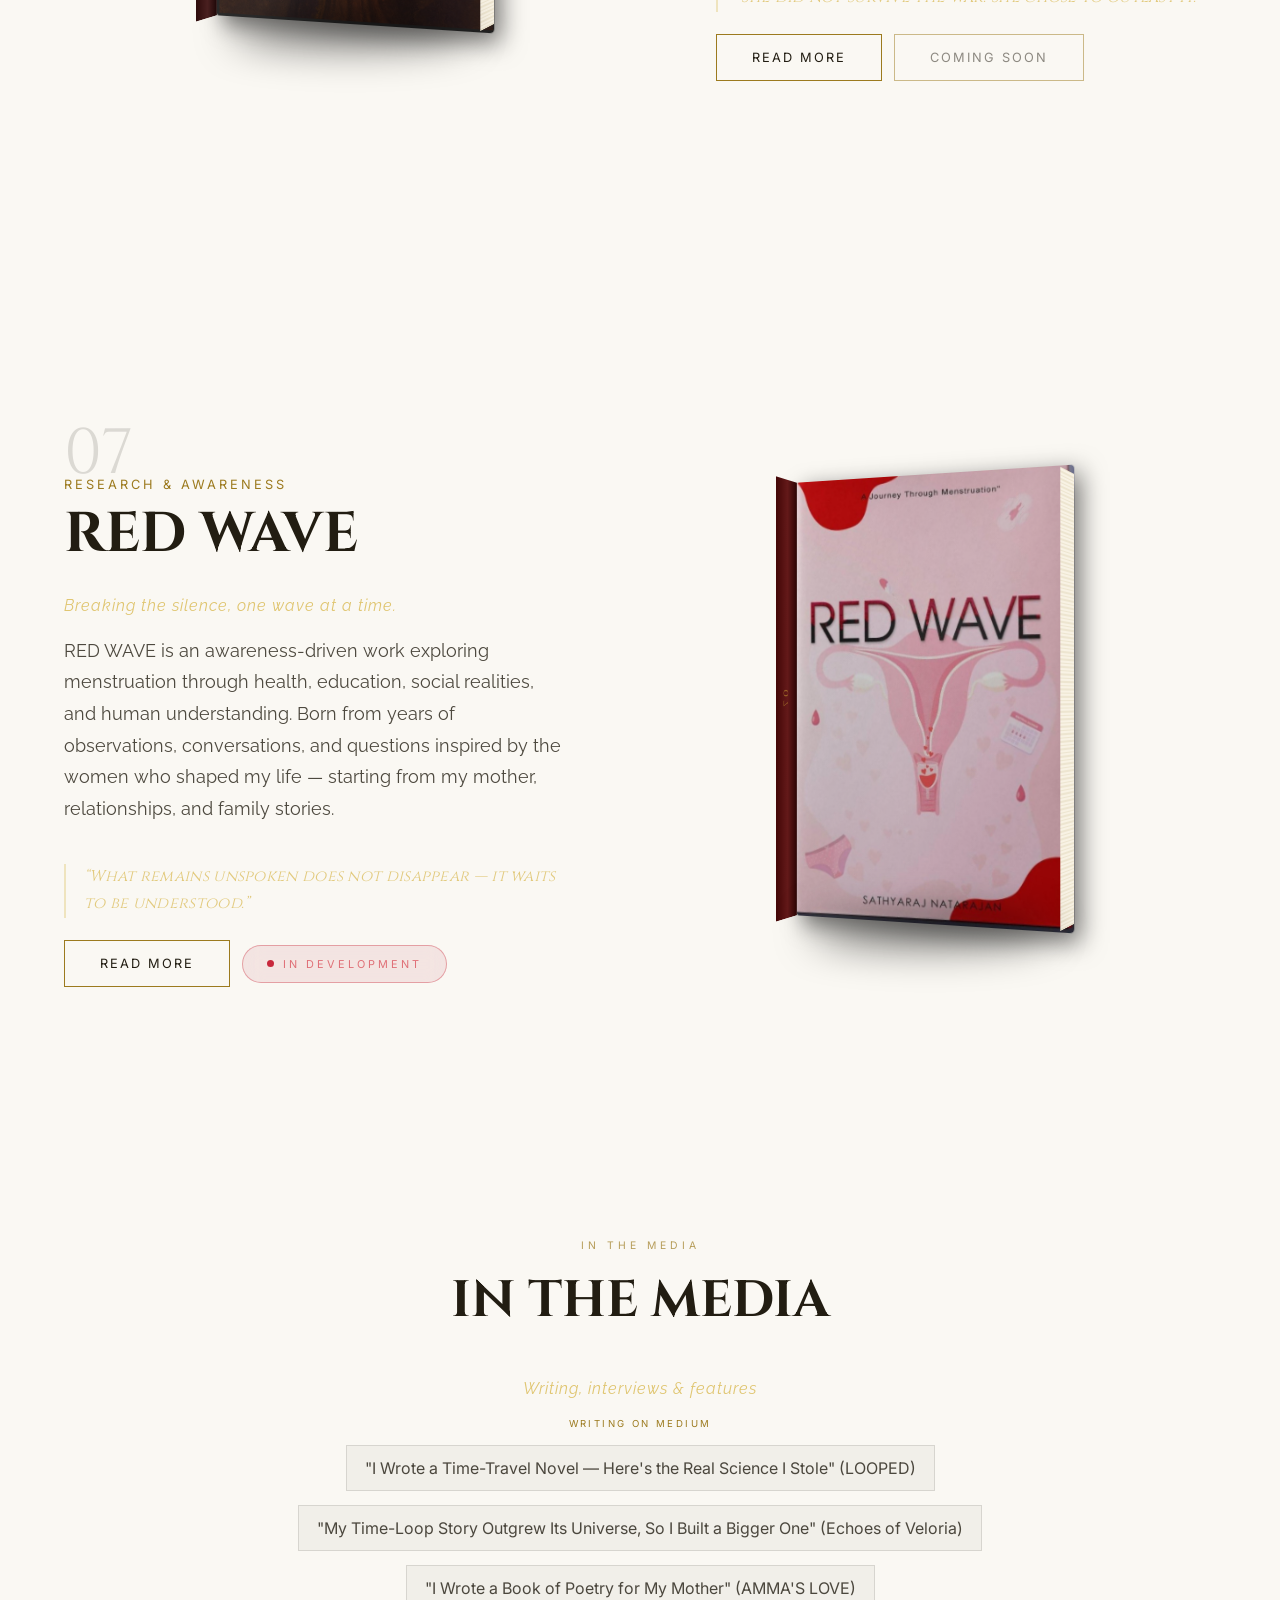
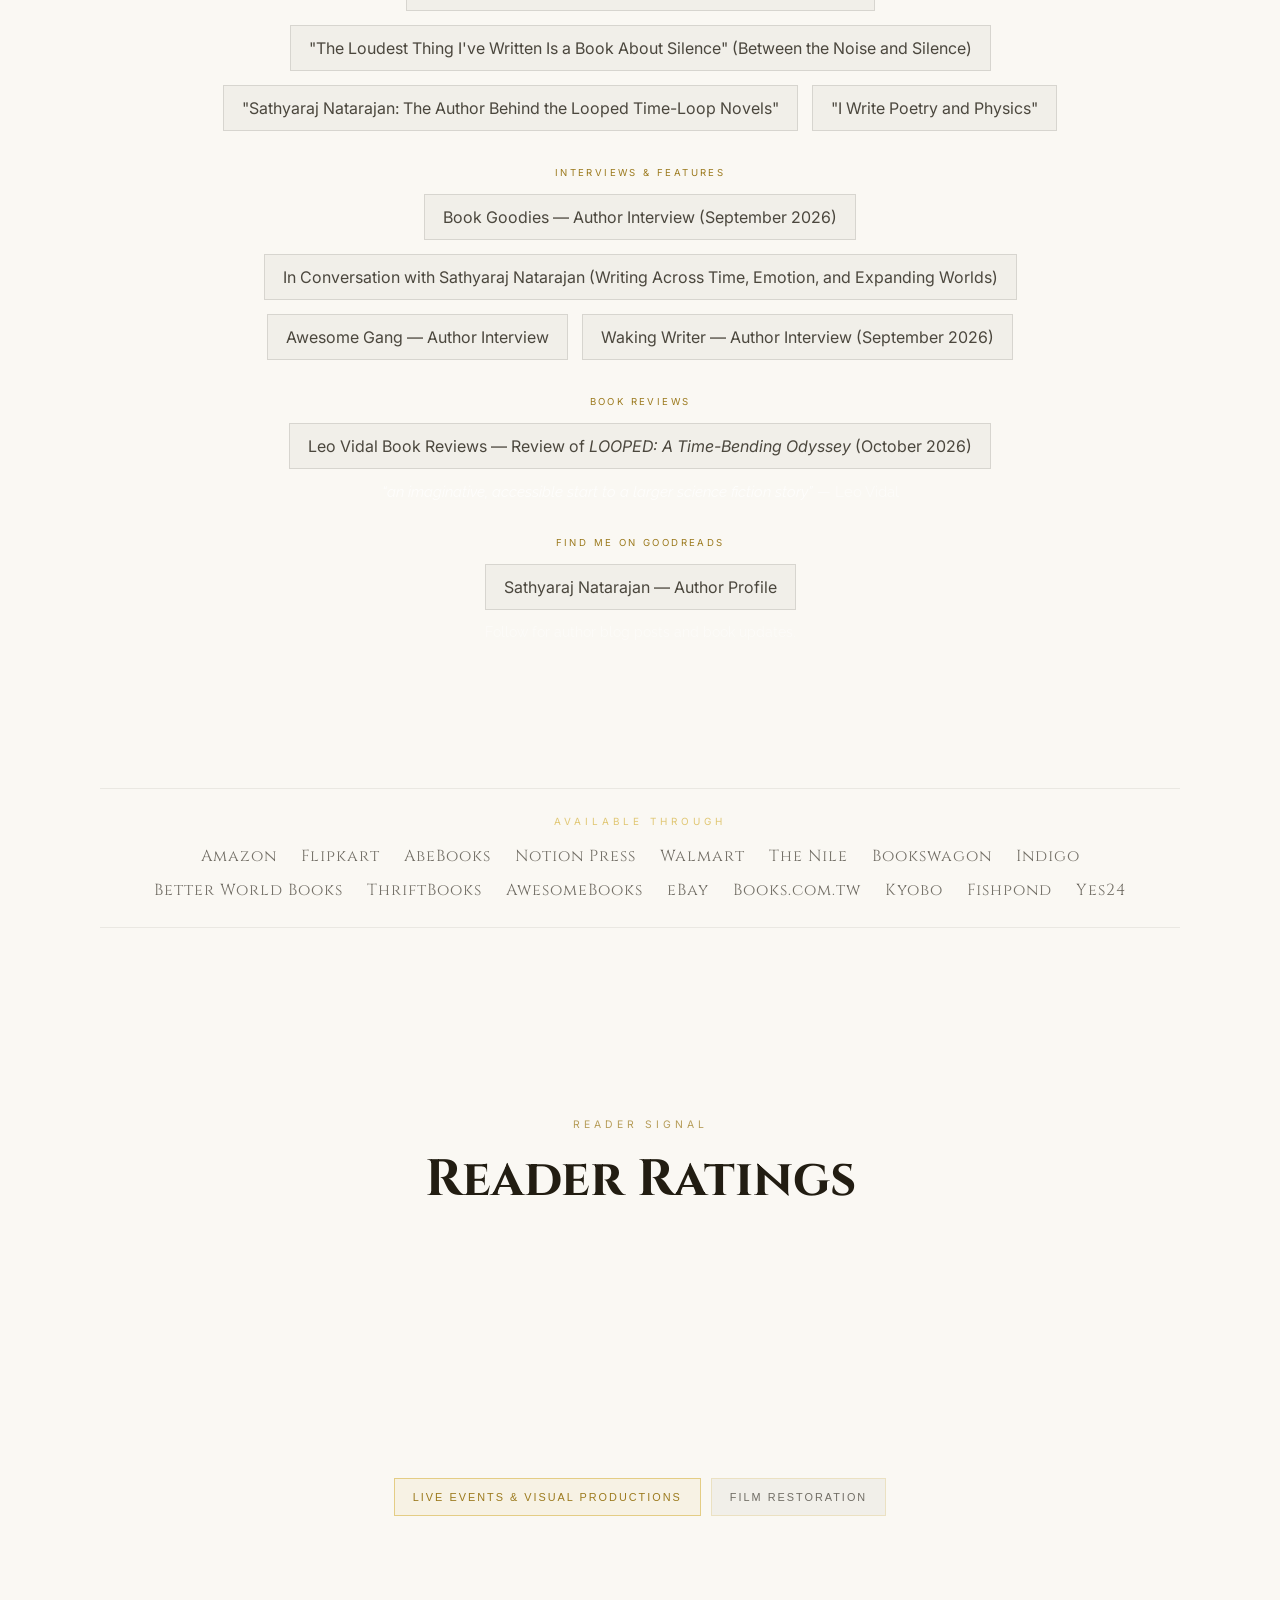
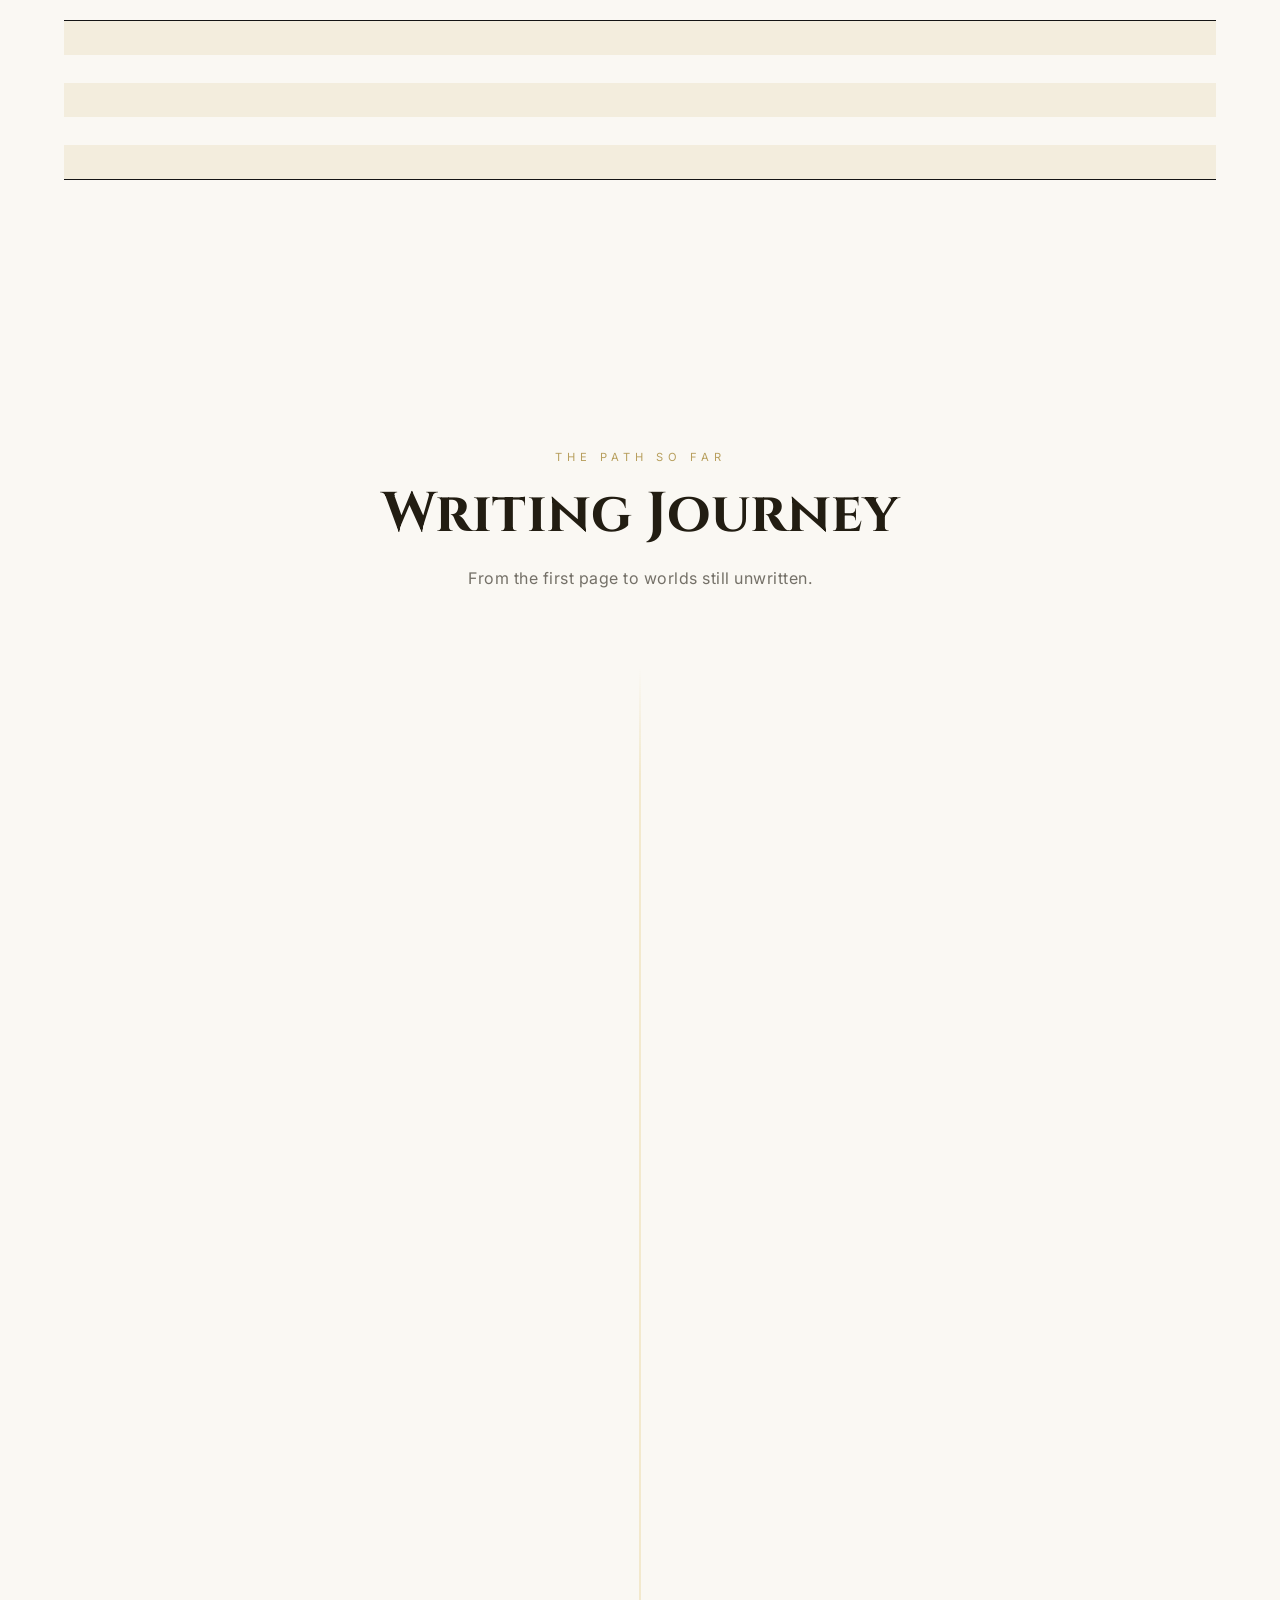
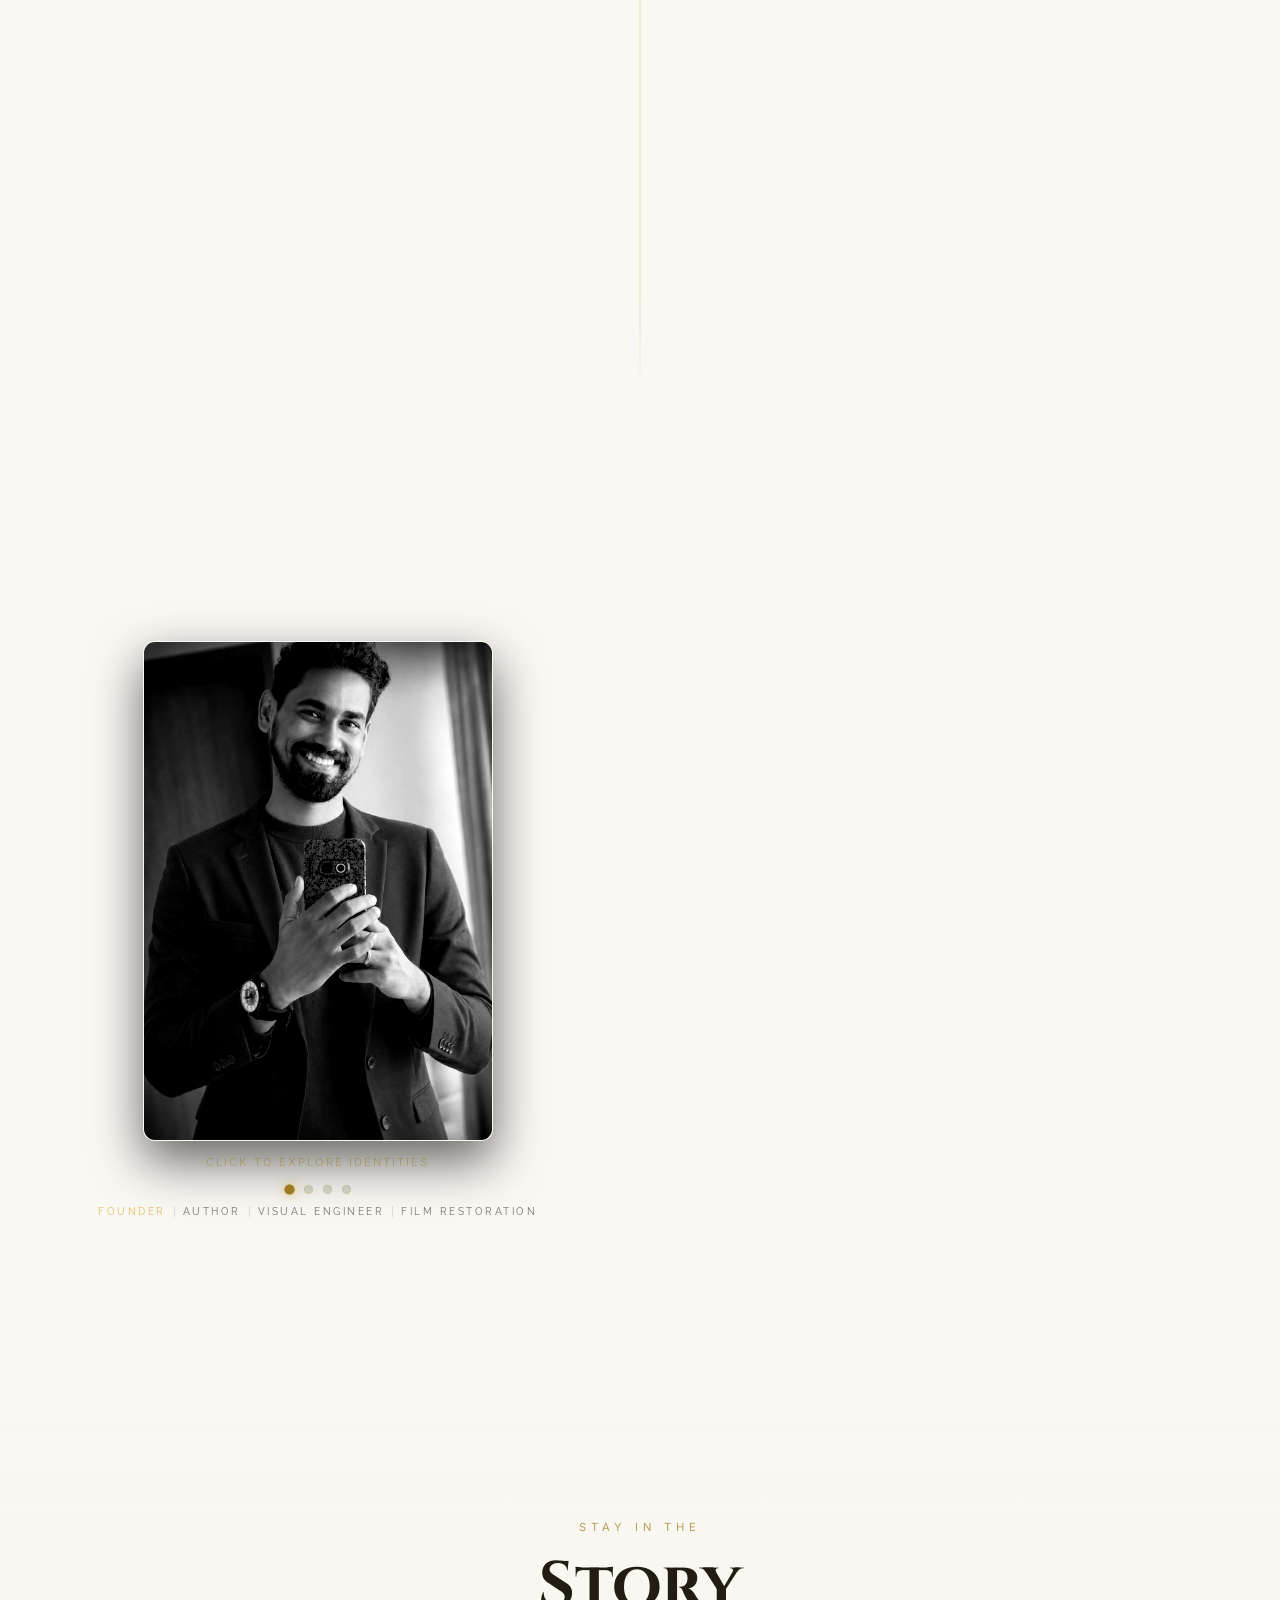
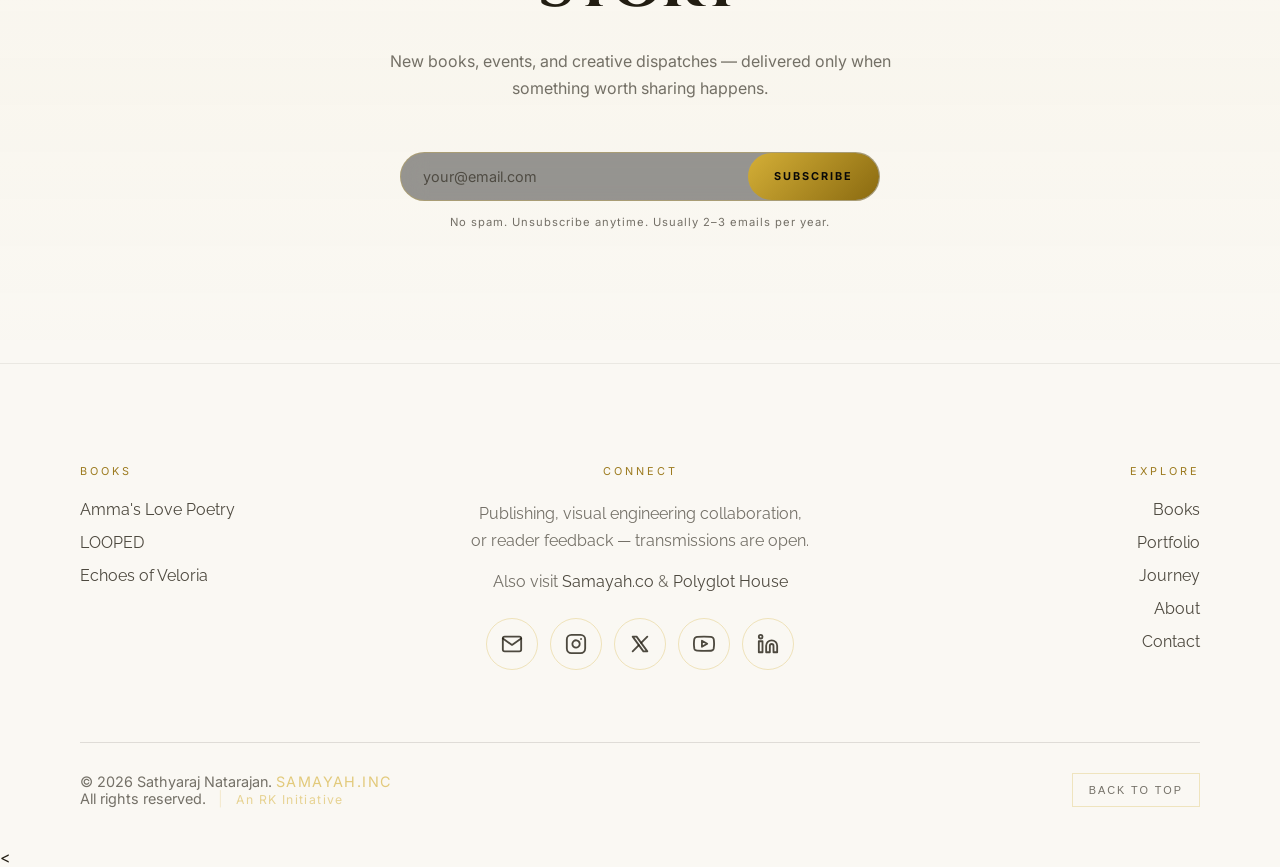
==== commit 28be51c4: "Add Leo Vidal's LOOPED review to In the Media" ====
--- a/index.html
+++ b/index.html
@@ -3517,6 +3517,14 @@
               
             </div>
           </div>
+          <!-- Book Reviews -->
+          <div class="media-group" style="margin-bottom:36px;">
+            <p class="project-kicker" style="display:block;text-align:center;margin-bottom:16px;">Book Reviews</p>
+            <div class="press-list">
+              <a href="https://leovidalbookreviews.blogspot.com/2026/09/review-of-looped-time-bending-odyssey.html" target="_blank" rel="noopener noreferrer">Leo Vidal Book Reviews &mdash; Review of <em>LOOPED: A Time-Bending Odyssey</em> <span>(October 2026)</span></a>
+            </div>
+            <p style="text-align:center;color:rgba(255,255,255,0.75);font-family:'Raleway',sans-serif;font-size:0.95rem;margin-top:14px;font-style:italic;">&ldquo;an imaginative, accessible start to a larger science fiction story&rdquo; <span style="font-style:normal;opacity:0.7;">&mdash; Leo Vidal</span></p>
+          </div>
           <!-- Find me on Goodreads -->
           <div class="media-group" style="margin-bottom:8px;">
             <p class="project-kicker" style="display:block;text-align:center;margin-bottom:16px;">Find me on Goodreads</p>
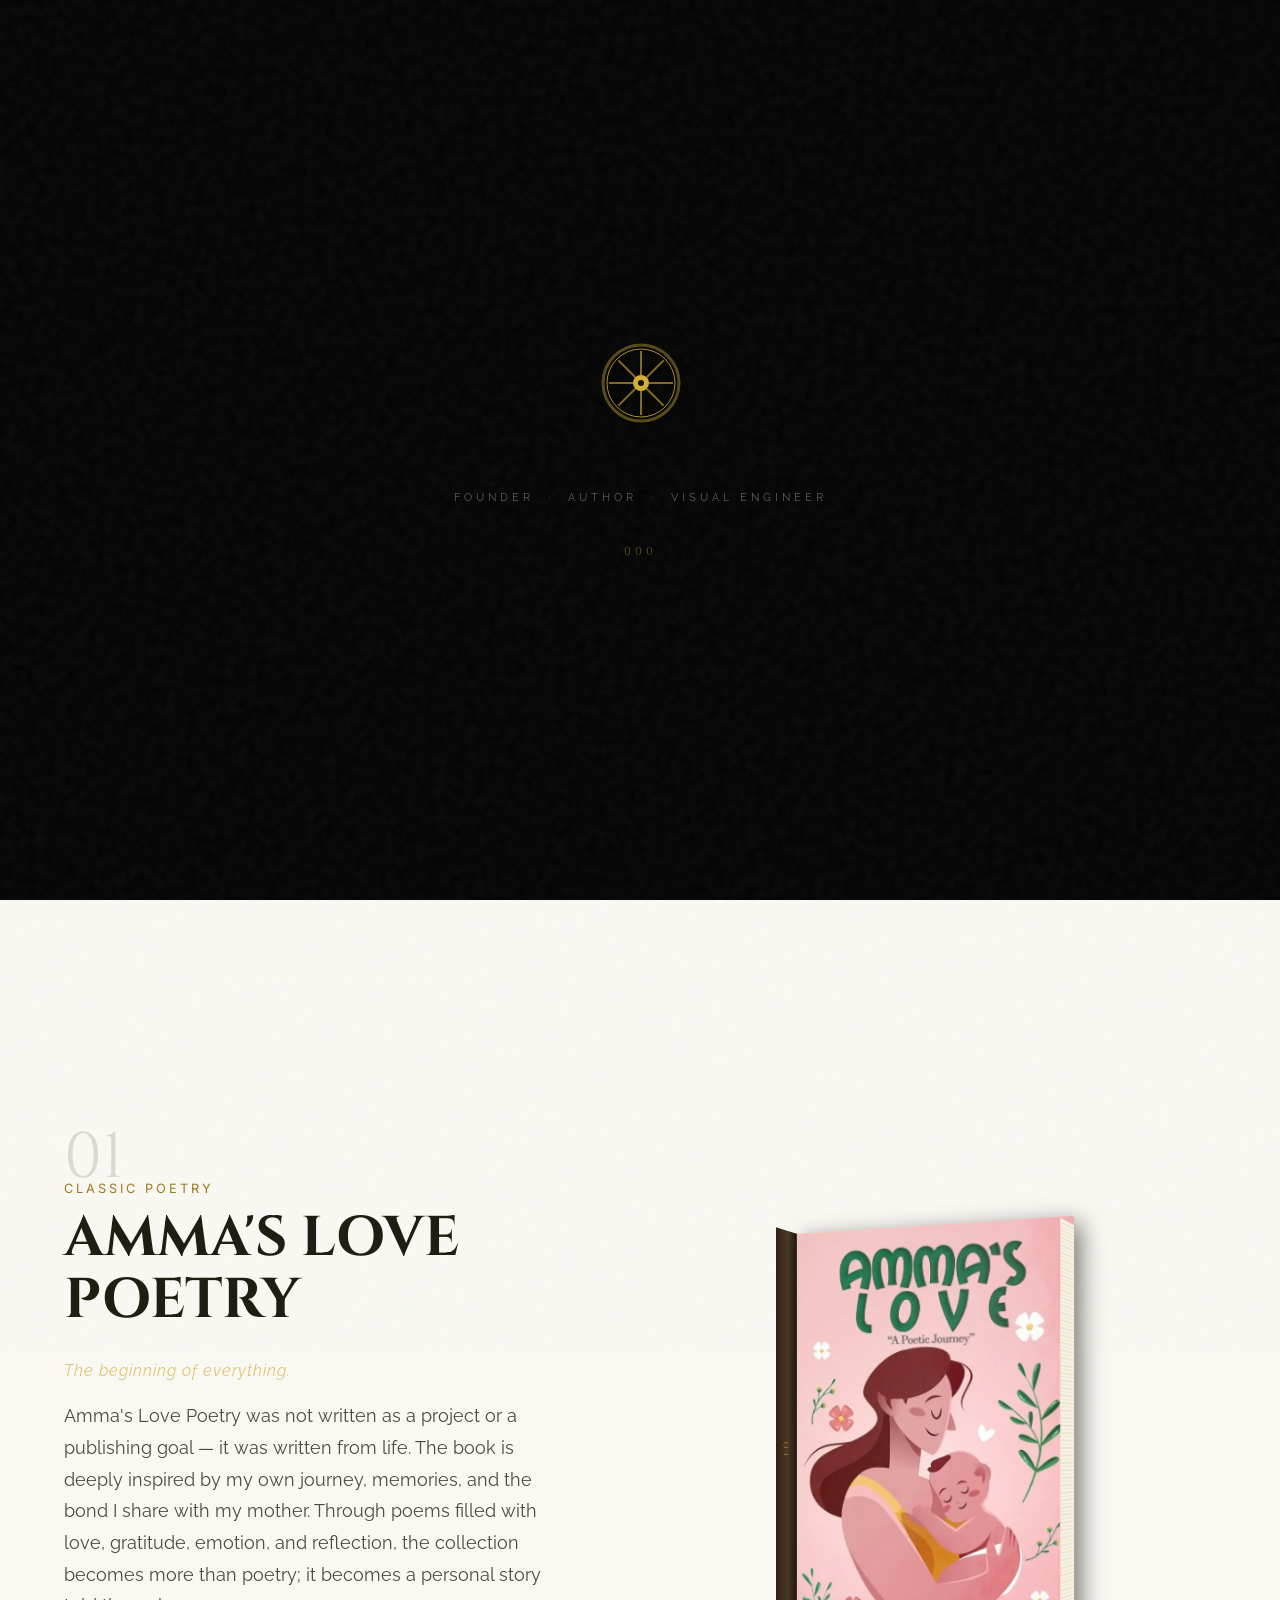
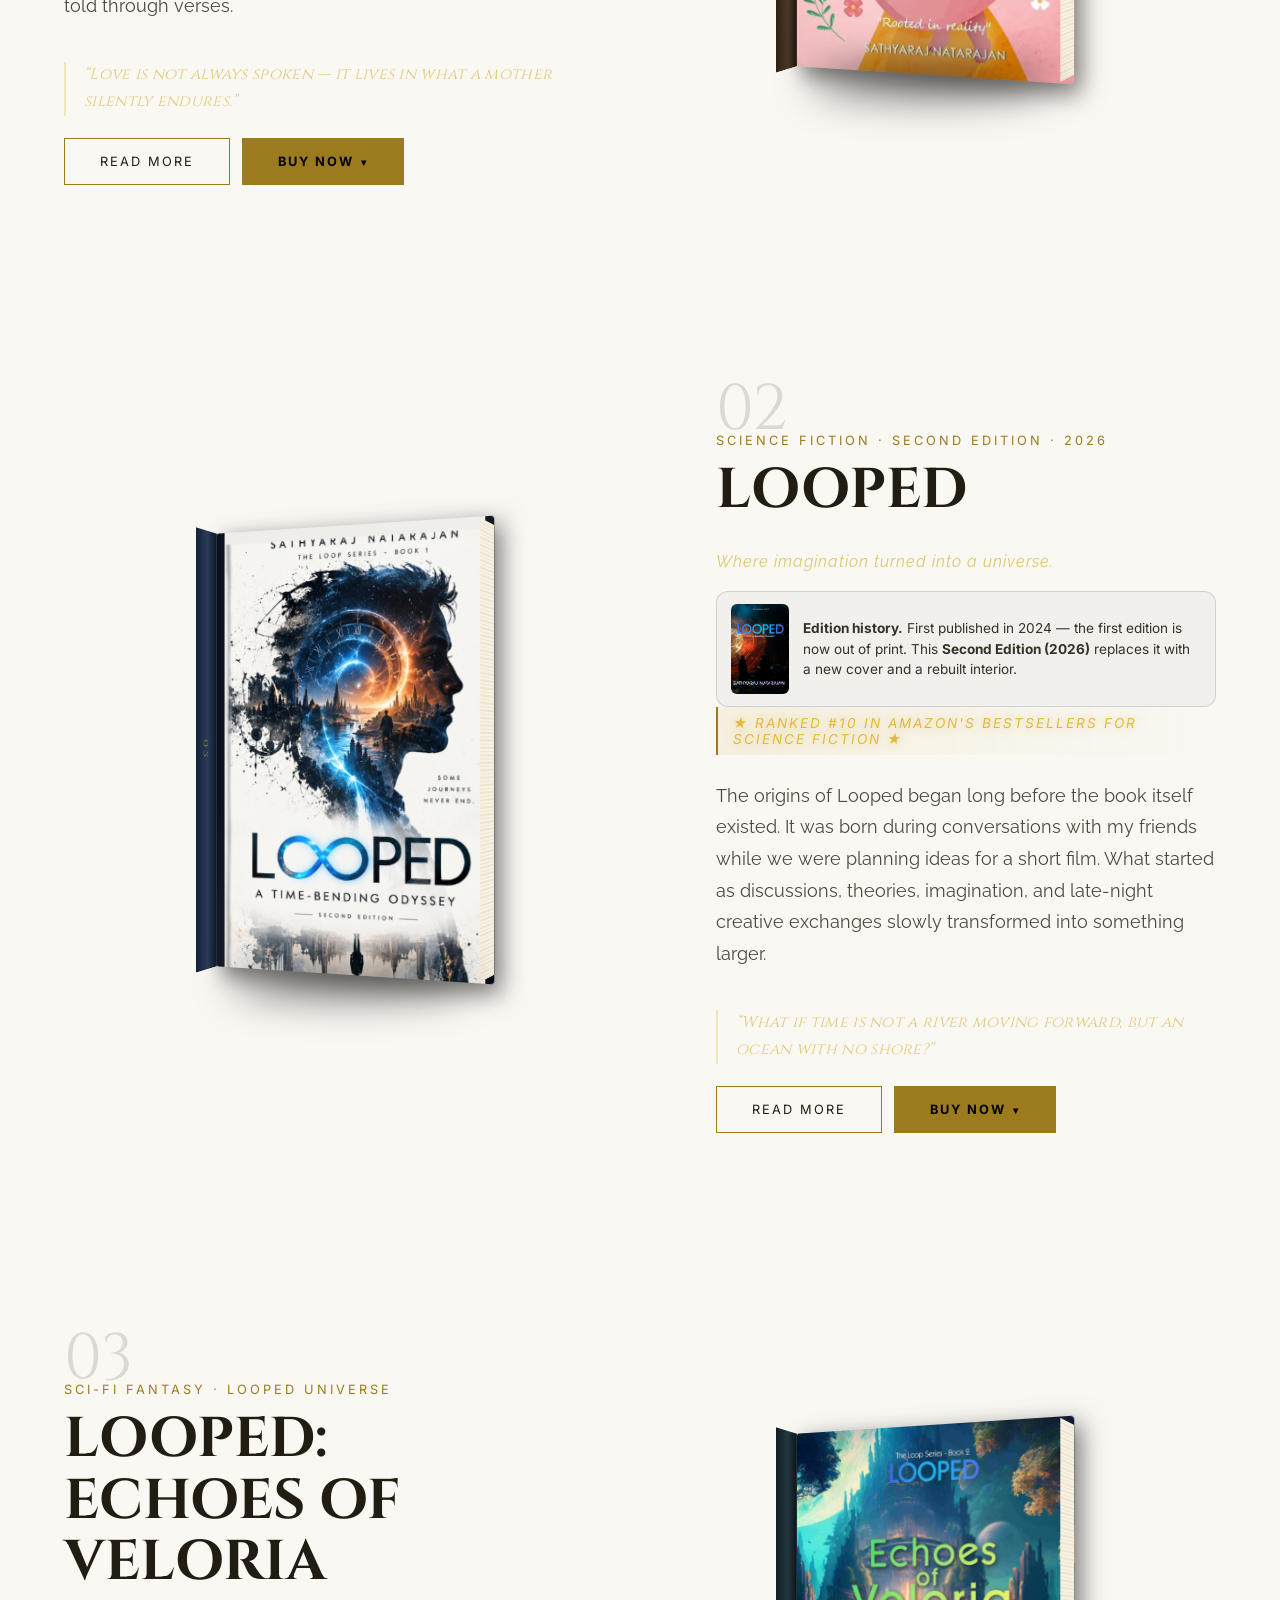
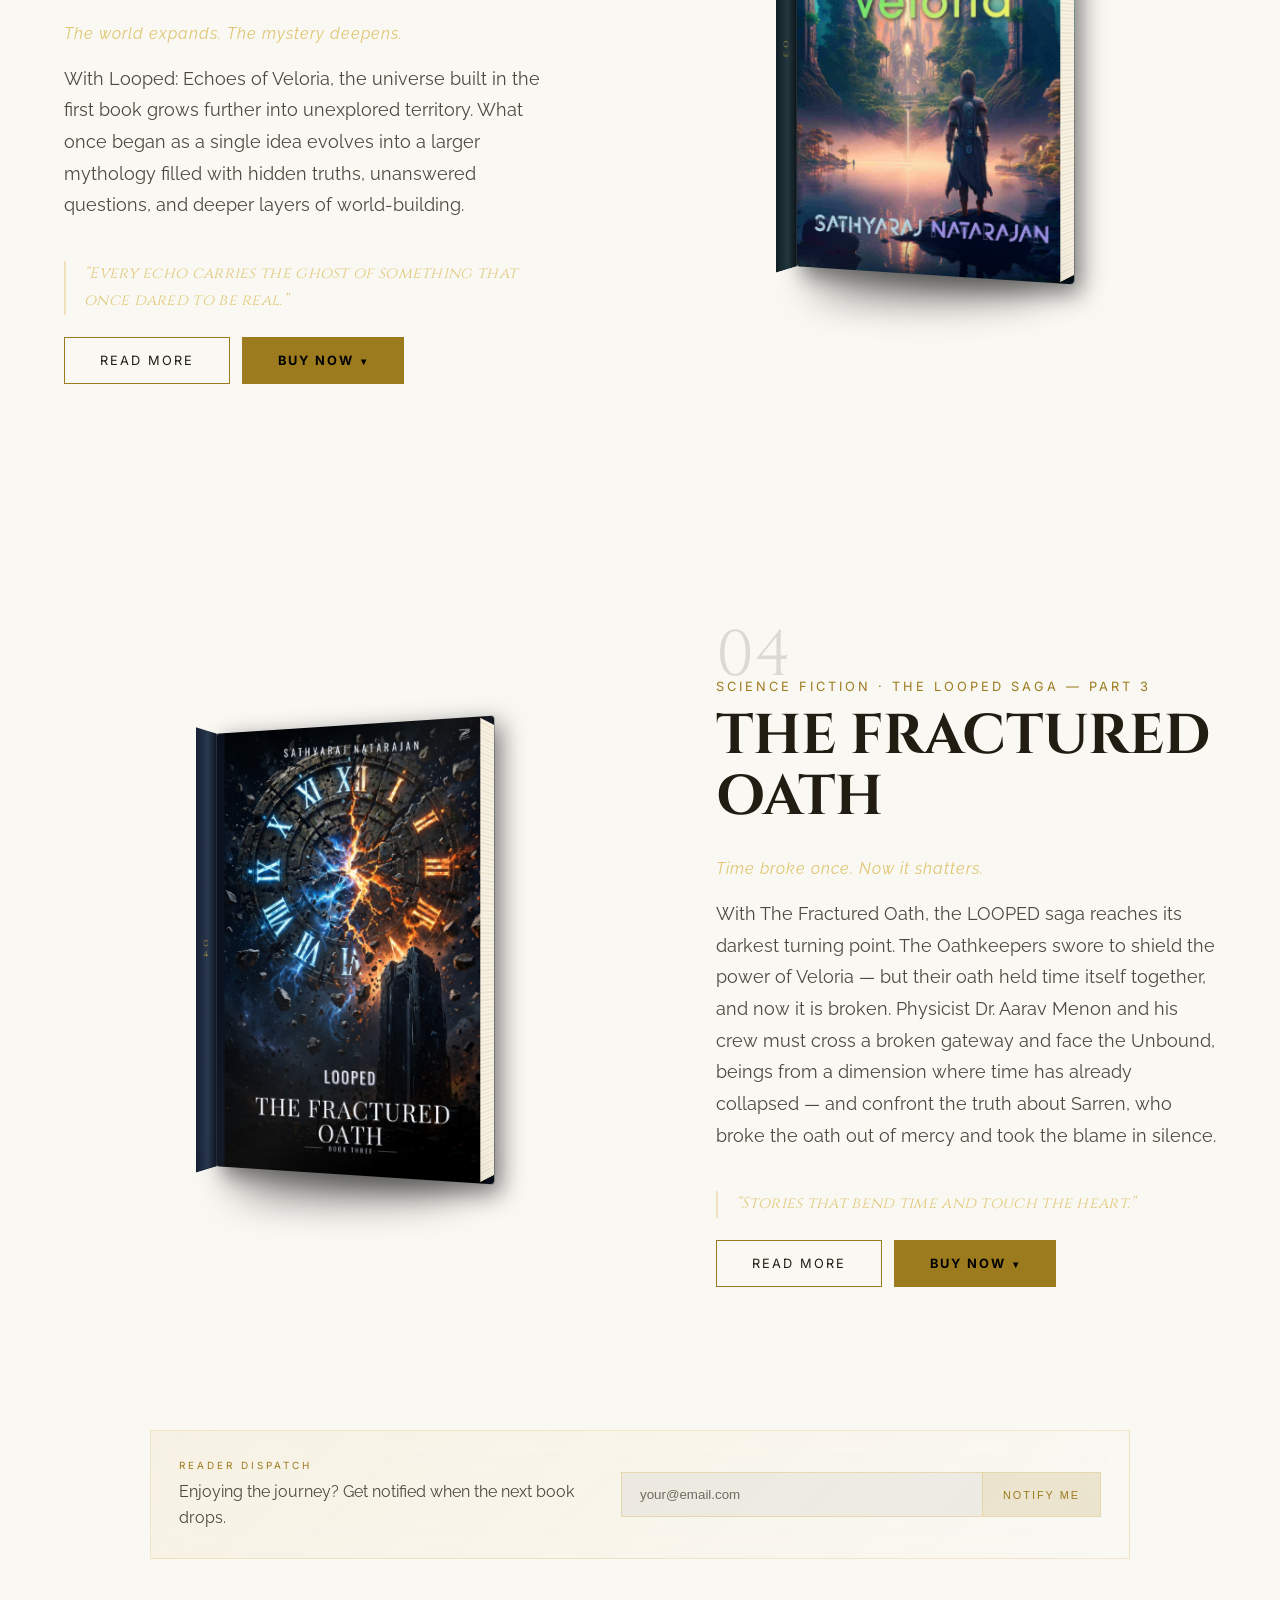
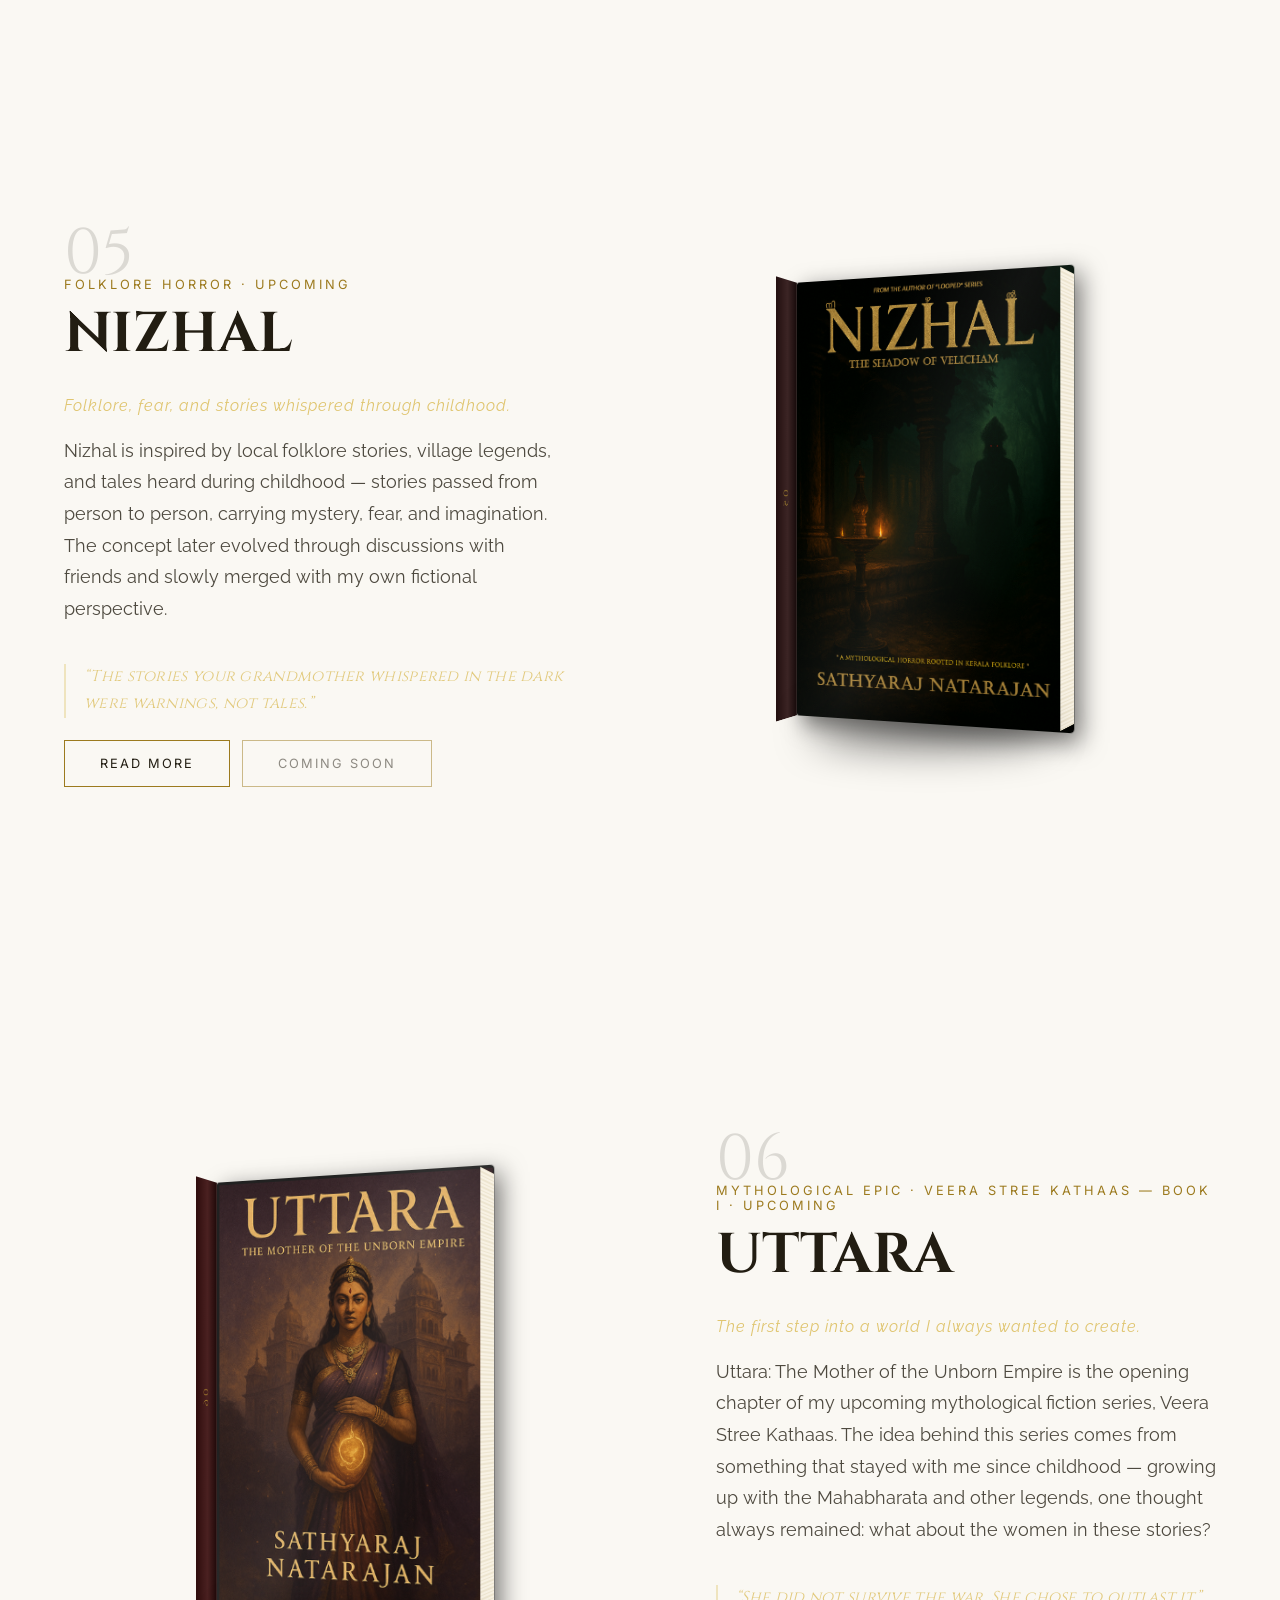
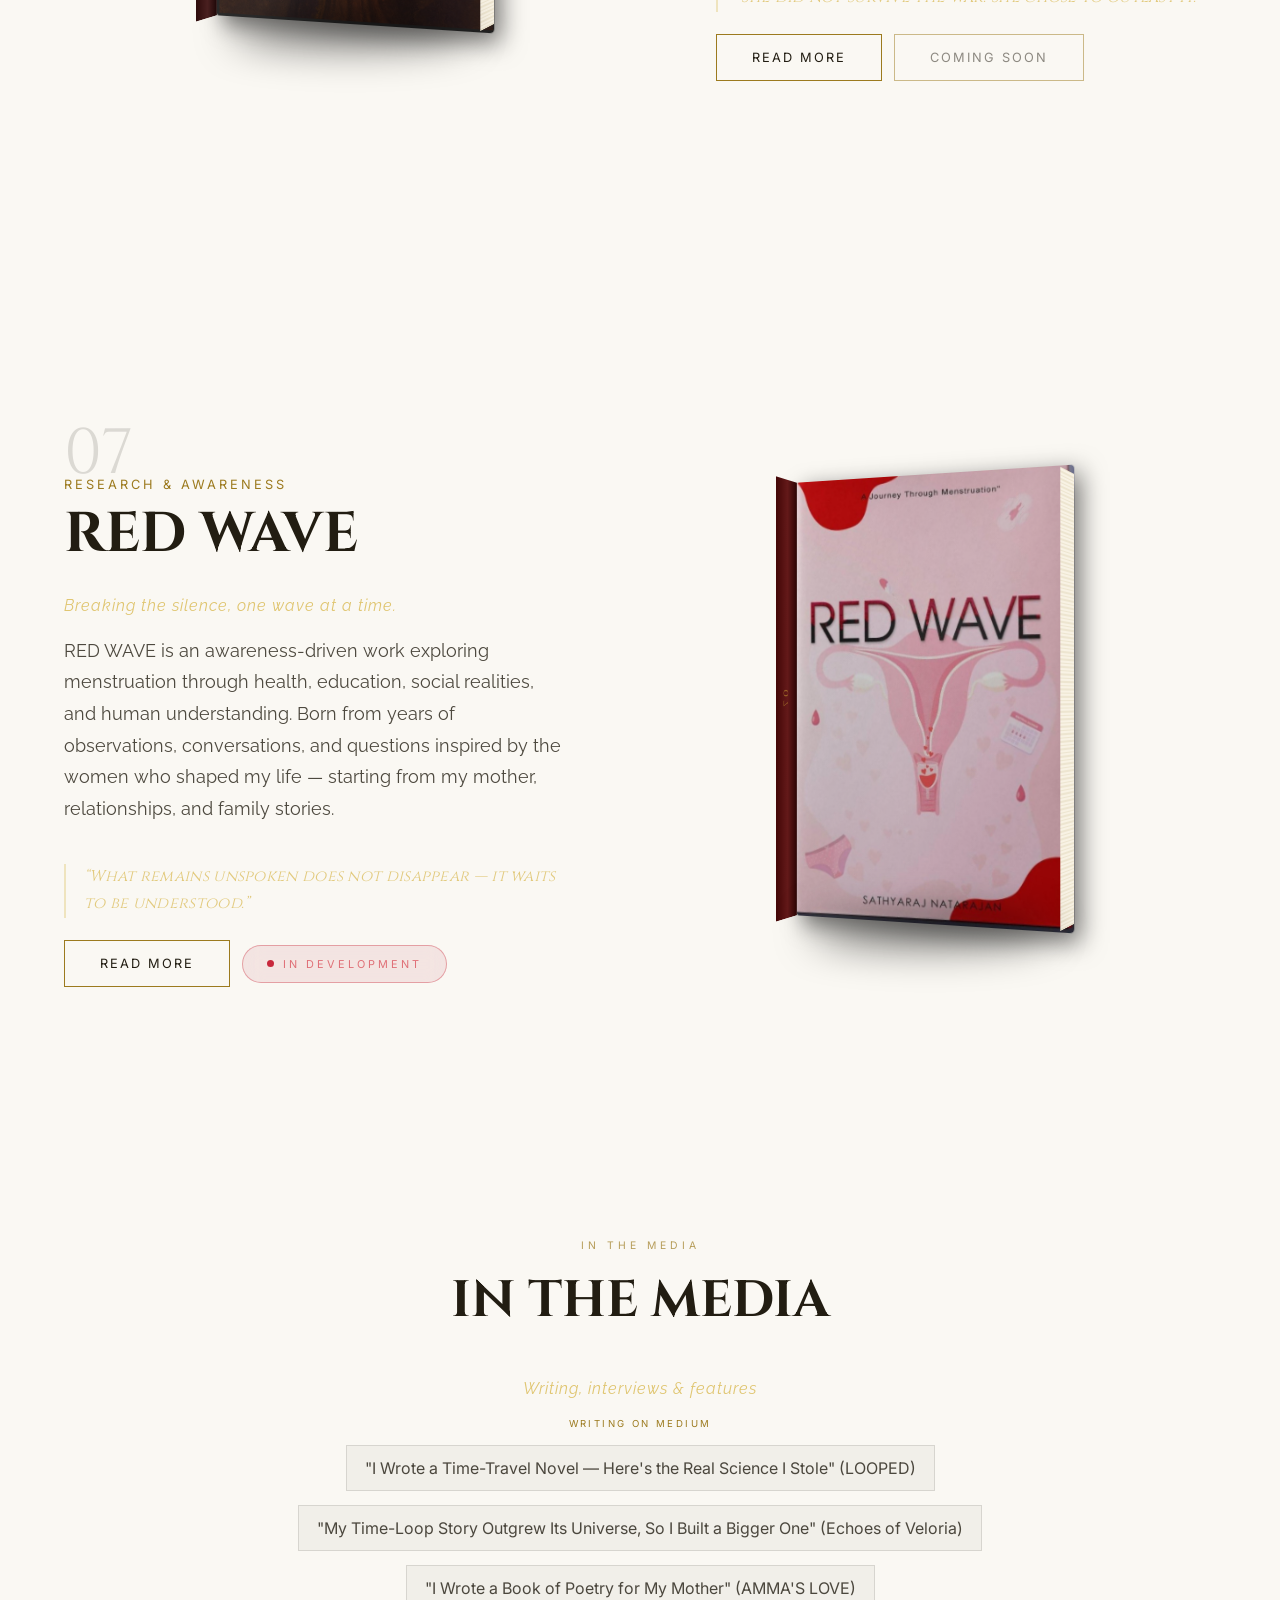
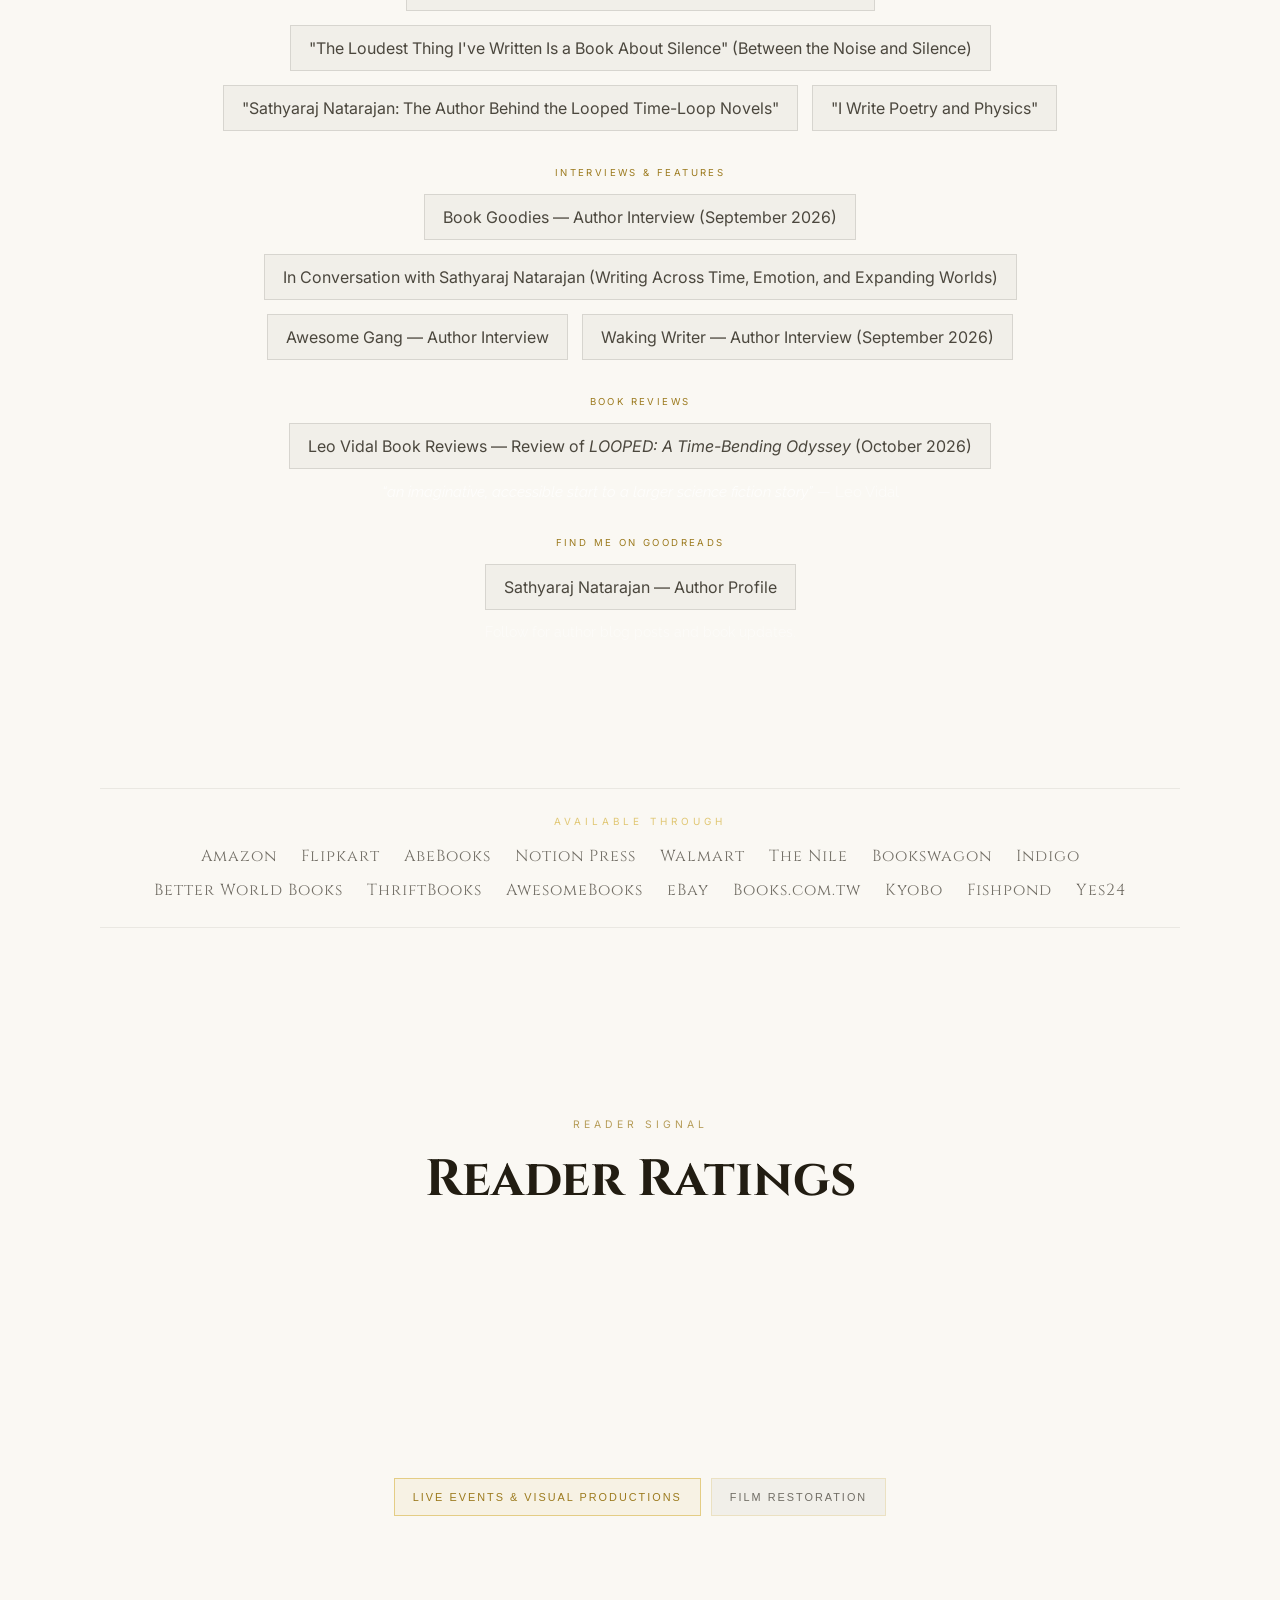
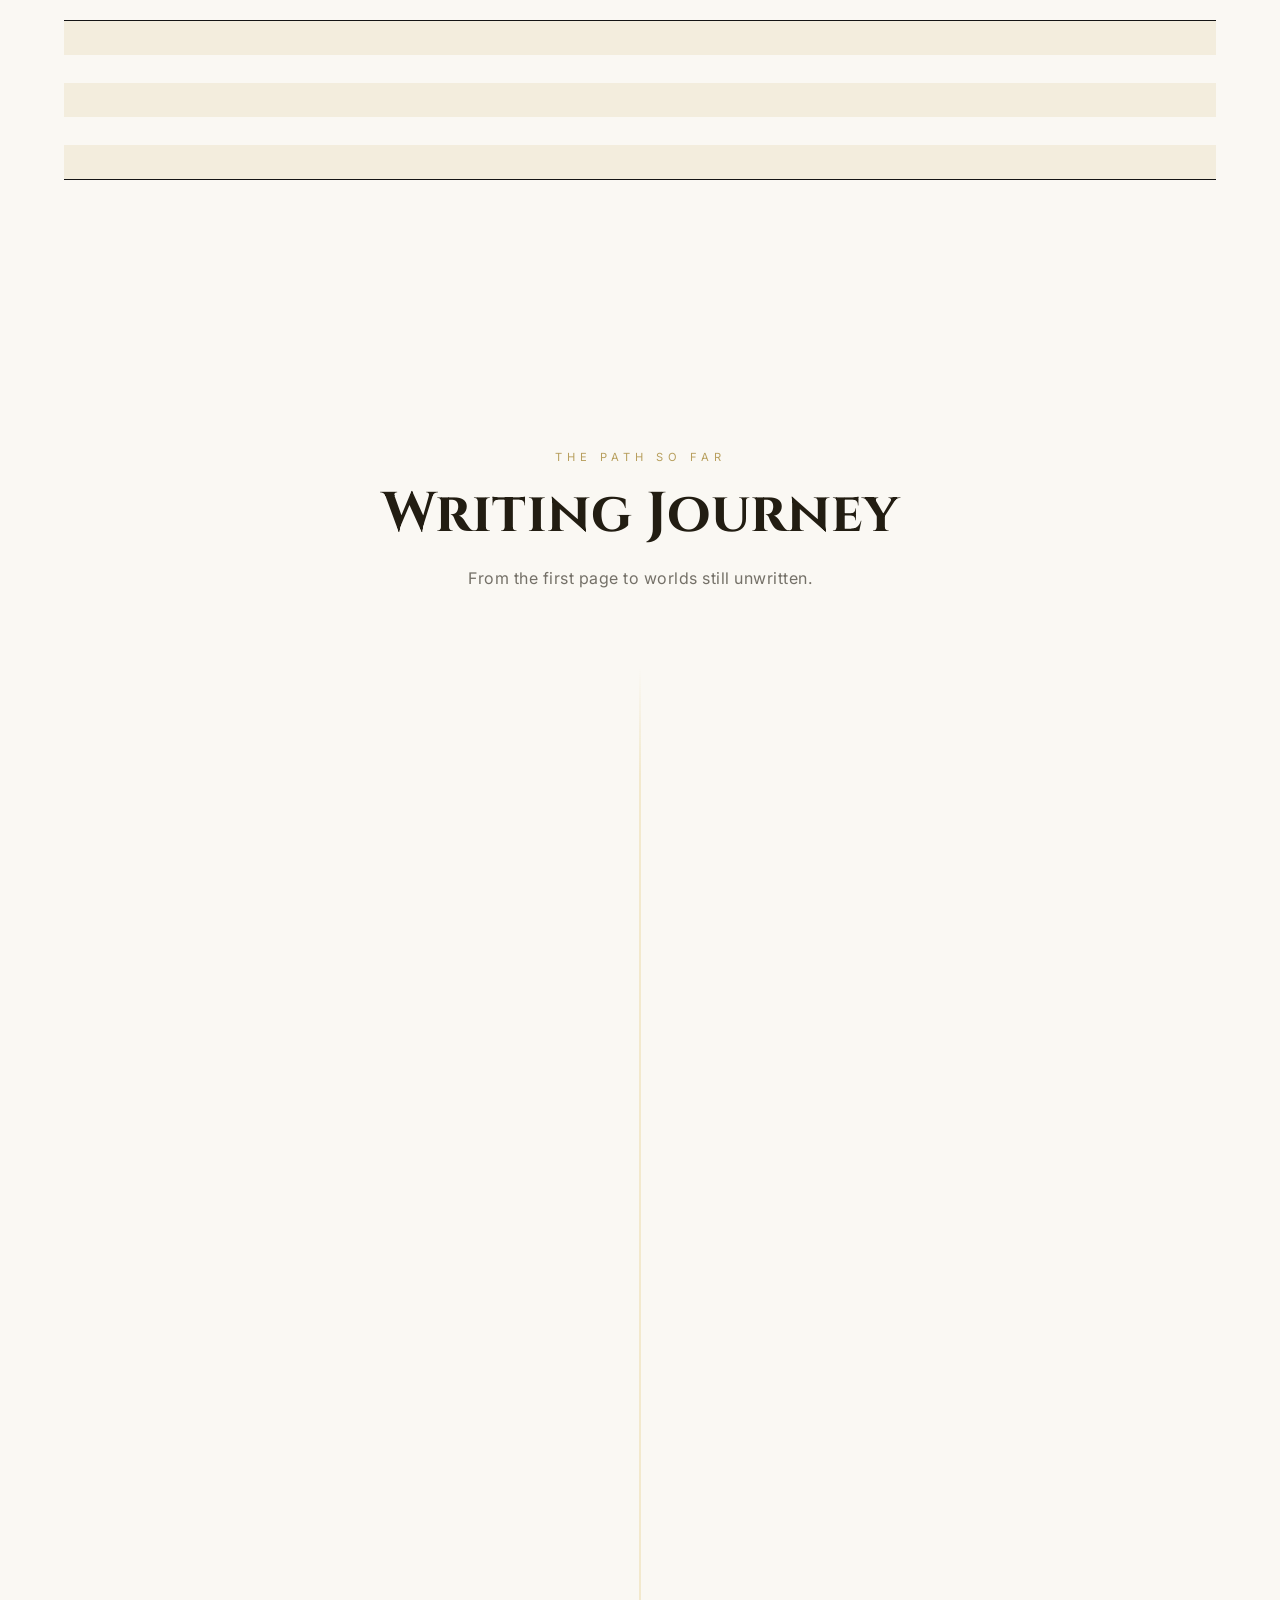
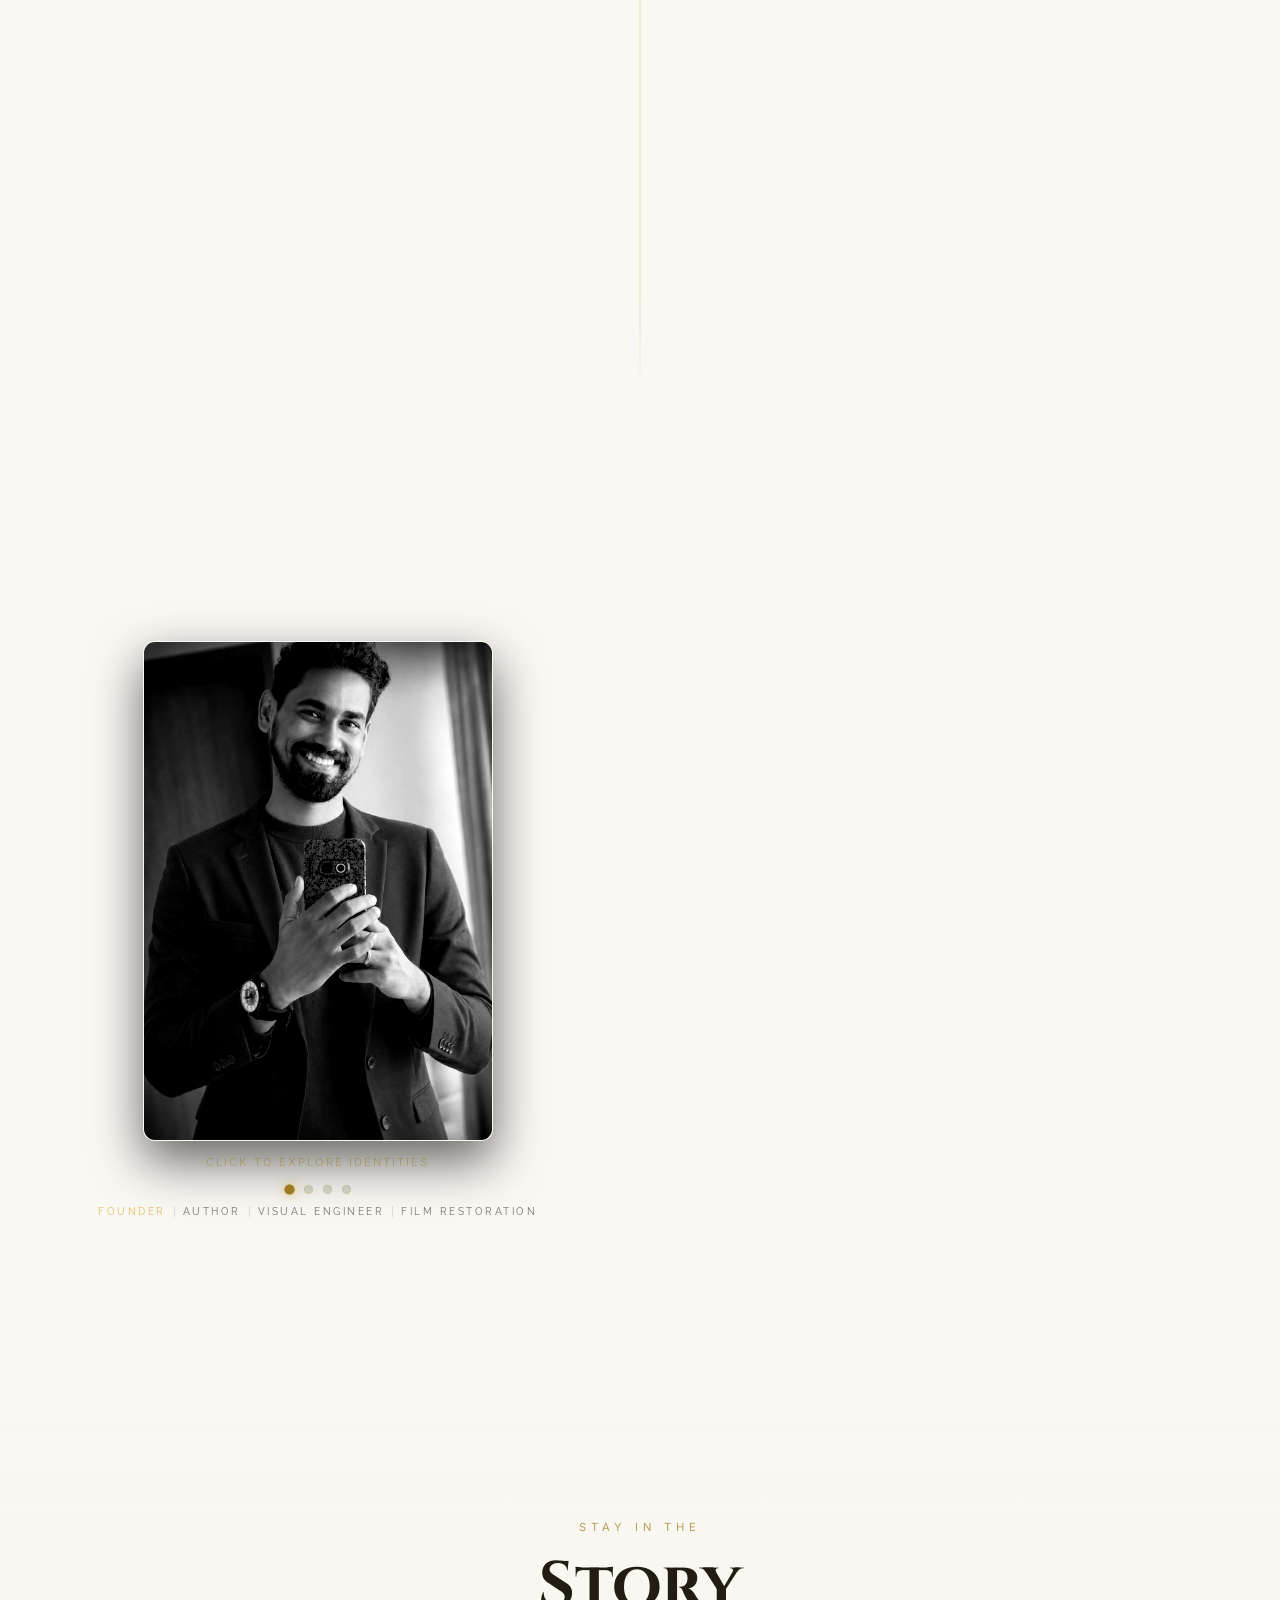
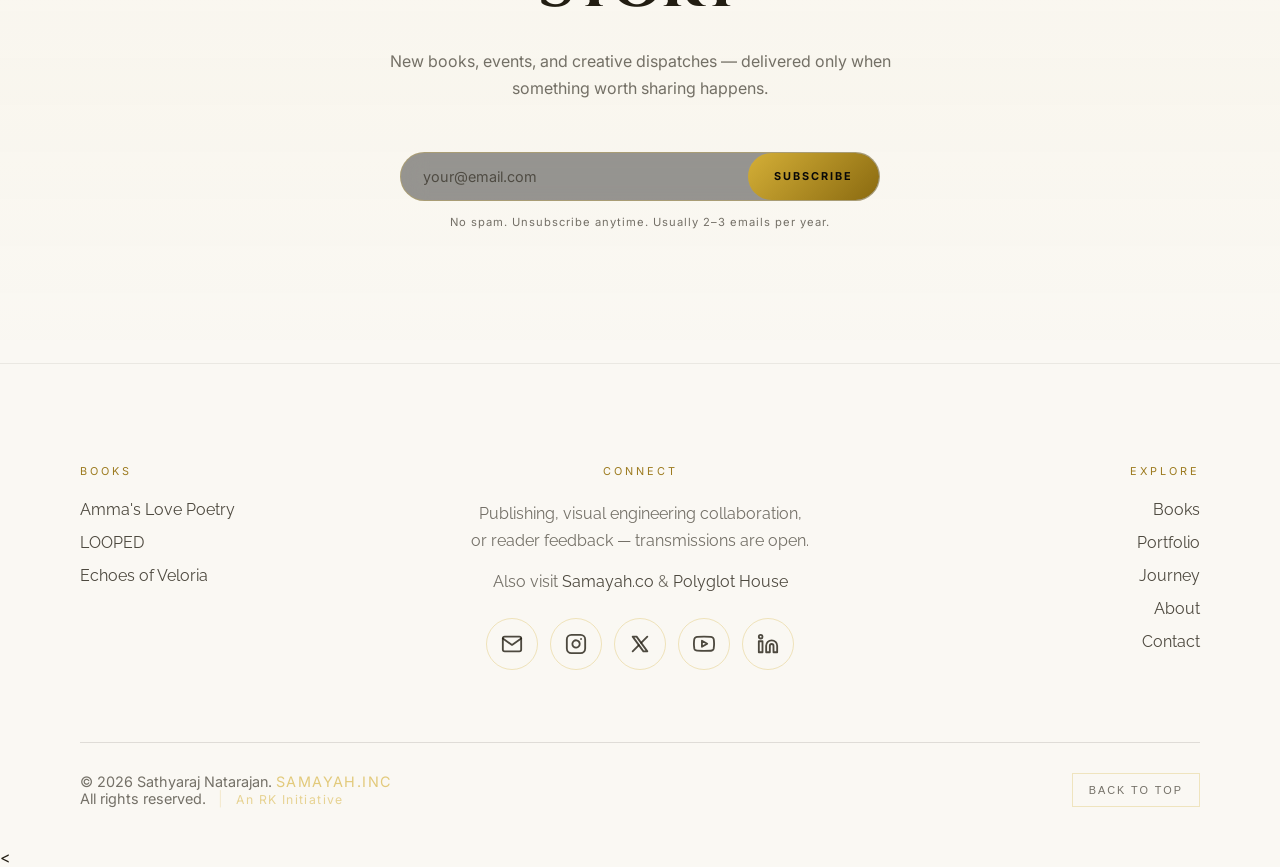
==== commit 1101c48e: "Fix cropped 5x8 book covers (LOOPED, Fractured Oath): show full cover, no crop" ====
--- a/index.html
+++ b/index.html
@@ -1193,6 +1193,13 @@
   display: block;
   border-radius: 2px 4px 4px 2px;
 }
+/* Full-cover fit: 5x8 covers shown whole inside the 2:3 frame — never cropped */
+.book-front.full-cover {
+  background: #0b1220;
+}
+.book-front.full-cover .book-cover-img {
+  object-fit: contain;
+}
 /* Specular sheen — subtle light reflection */
 .book-sheen {
   position: absolute;
@@ -3297,7 +3304,7 @@
       <div class="book-visual">
         <div class="book-tilt-wrap">
           <div class="book-3d" style="--spine-clr:#1a2d4a">
-            <div class="book-front">
+            <div class="book-front full-cover">
               <img src="assets/looped-2e.jpg" alt="LOOPED — Second Edition cover" class="book-cover-img" />
               <div class="book-sheen"></div>
             </div>
@@ -3373,7 +3380,7 @@
       <div class="book-visual">
         <div class="book-tilt-wrap">
           <div class="book-3d" style="--spine-clr:#1a2942">
-            <div class="book-front">
+            <div class="book-front full-cover">
               <img src="assets/8.jpg" alt="The Fractured Oath" class="book-cover-img" />
               <div class="book-sheen"></div>
             </div>
@@ -3790,10 +3797,11 @@
         <div class="bio-panel" id="bioFounder">
           <h2 class="ow-heading">The <span class="gold">Founder</span></h2>
           <p>Sathyaraj Natarajan is the founder of <span class="gold-text">Samayah.co</span>, an AI-native company. An author and Visual Engineer, he builds practical AI systems and creative ventures &mdash; including the <span class="gold-text">Polyglot House</span> language-learning network and the <span class="gold-text">TWENTY</span> podcast &mdash; with the long-term mission of fighting hunger and supporting children&rsquo;s education.</p>
-          <p>The company brings together everything his journey taught him &mdash; the discipline of <span class="gold-text">film restoration</span>, the spectacle of <span class="gold-text">live visual engineering</span>, and the imagination of <span class="gold-text">storytelling</span> &mdash; directed toward building practical AI systems and creative ventures, including the <span class="gold-text">Spillway International Publication</span> imprint and <span class="gold-text">Polyglot House</span>, the language-learning network.</p>
+          <p>The company brings together everything his journey taught him &mdash; the discipline of <span class="gold-text">film restoration</span>, the spectacle of <span class="gold-text">live visual engineering</span>, and the imagination of <span class="gold-text">storytelling</span> &mdash; directed toward building practical AI systems and creative ventures, including the <span class="gold-text">Spillway International Publications</span> imprint and <span class="gold-text">Polyglot House</span>, the language-learning network.</p>
           <p>For him, founding Samayah.co is not a departure from writing &mdash; it is the next chapter of the same story: the same imagination that writes about time, now building with the technology shaping it.</p>
           <a class="bio-link" href="https://samayah.pages.dev" target="_blank" rel="noopener noreferrer">Visit Samayah.co &rarr;</a>
           <a class="bio-link" href="https://polyglot-house.pages.dev" target="_blank" rel="noopener noreferrer" style="margin-left:28px;">Explore Polyglot House &rarr;</a>
+          <a class="bio-link" href="https://spillway-vercel.vercel.app" target="_blank" rel="noopener noreferrer" style="margin-left:28px;">Visit Spillway International Publications &rarr;</a>
         </div>
 
       </div>
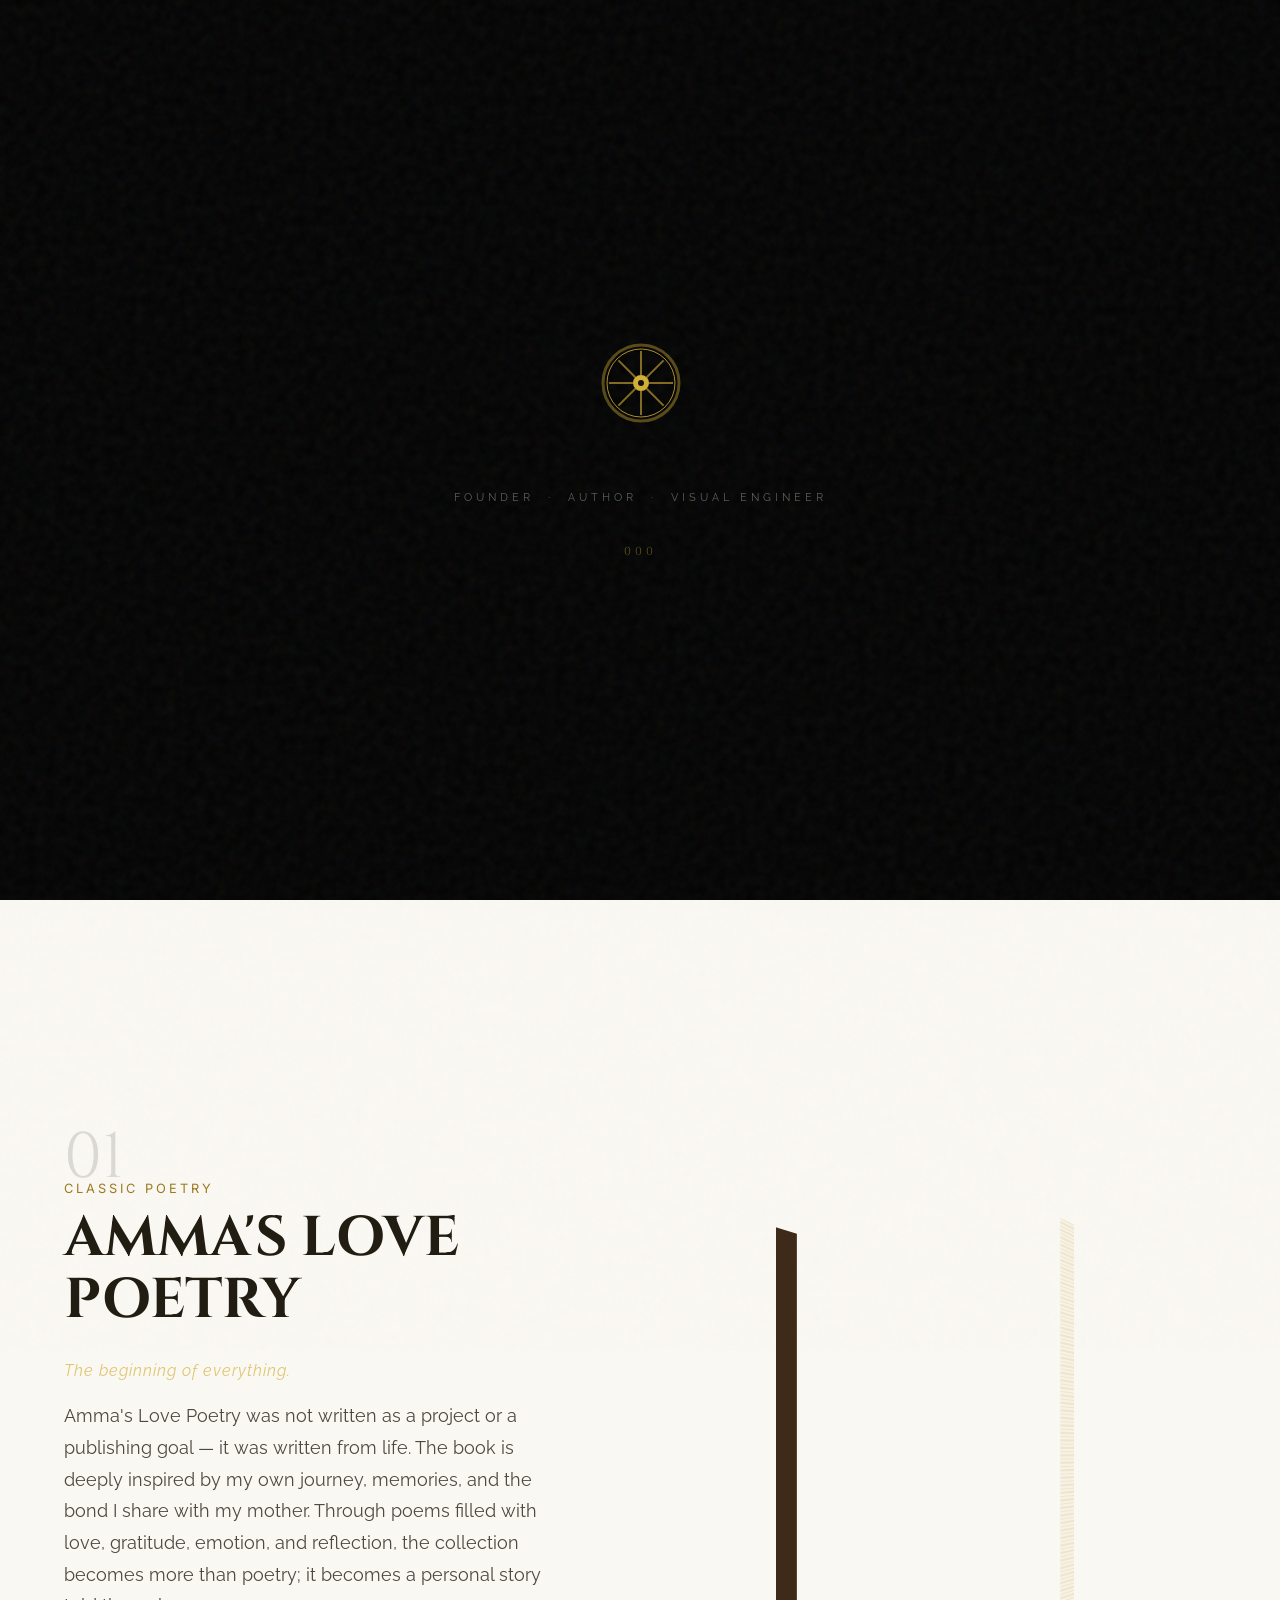
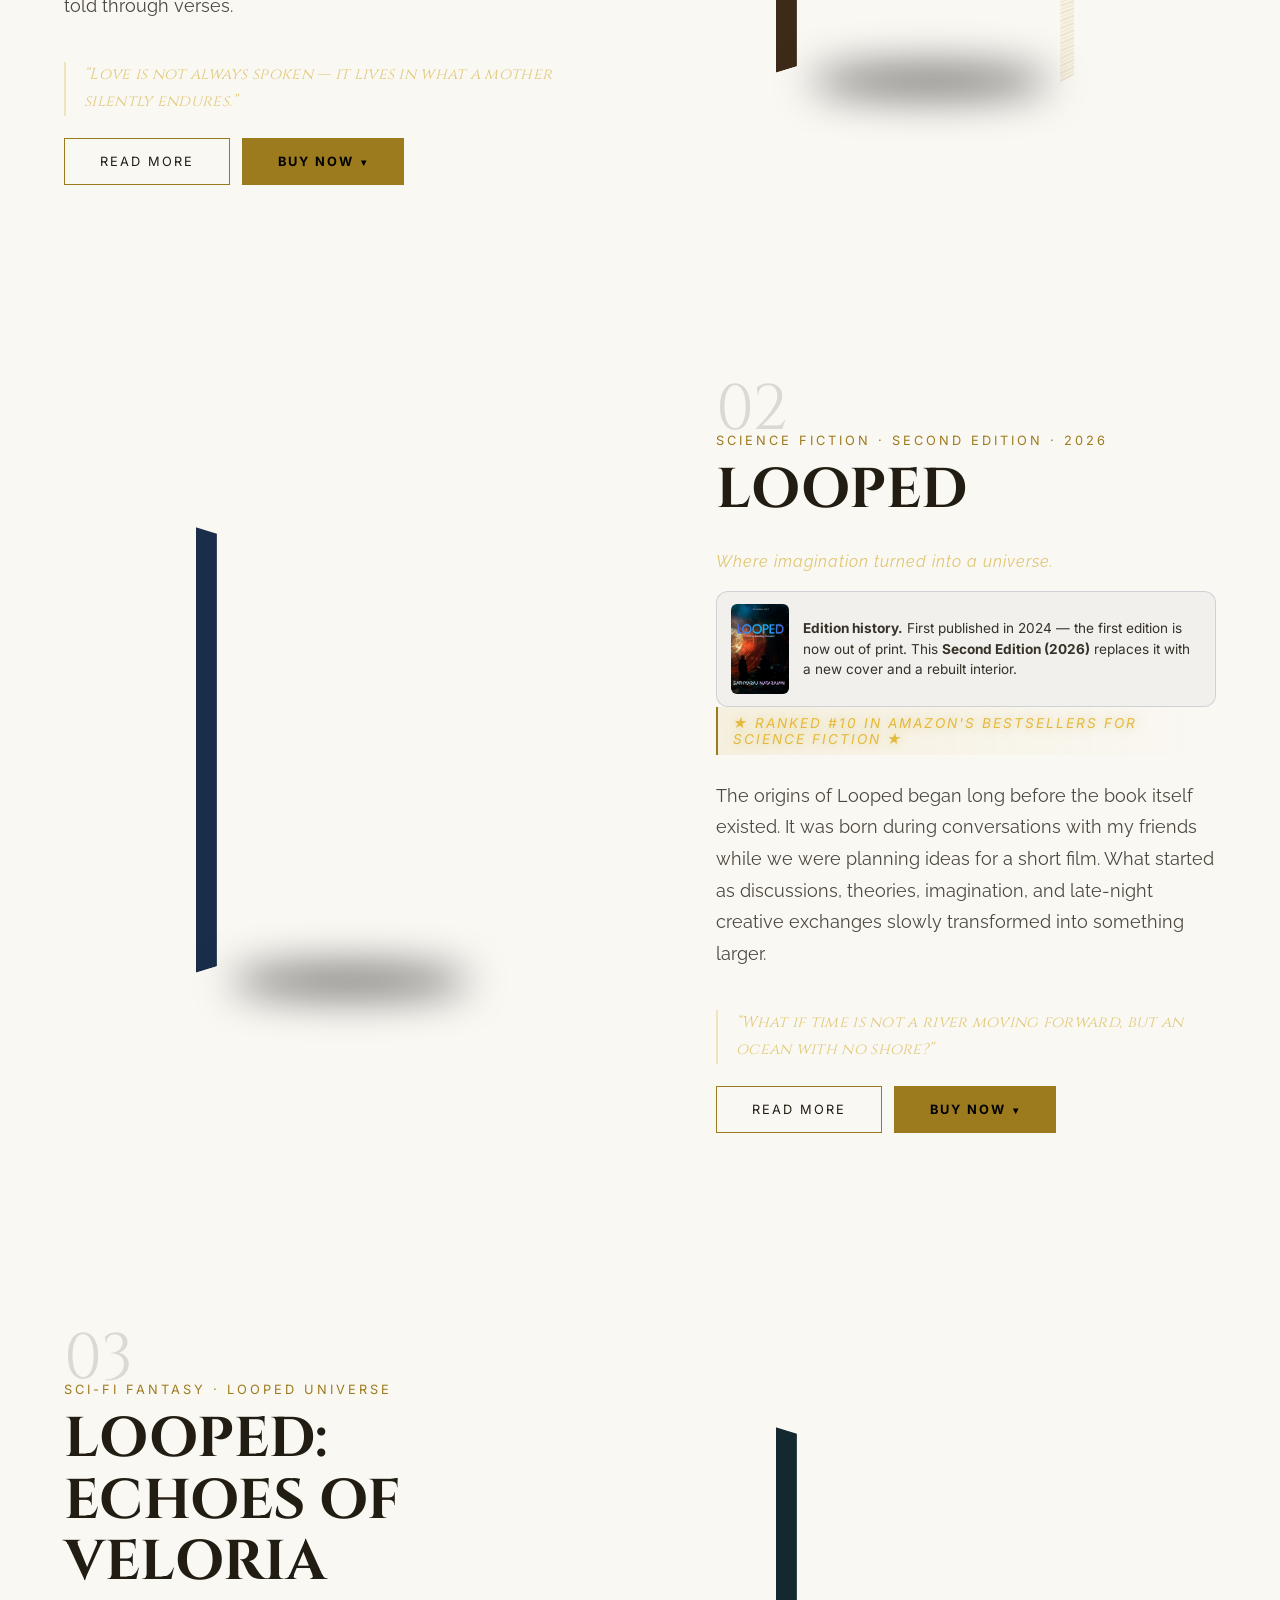
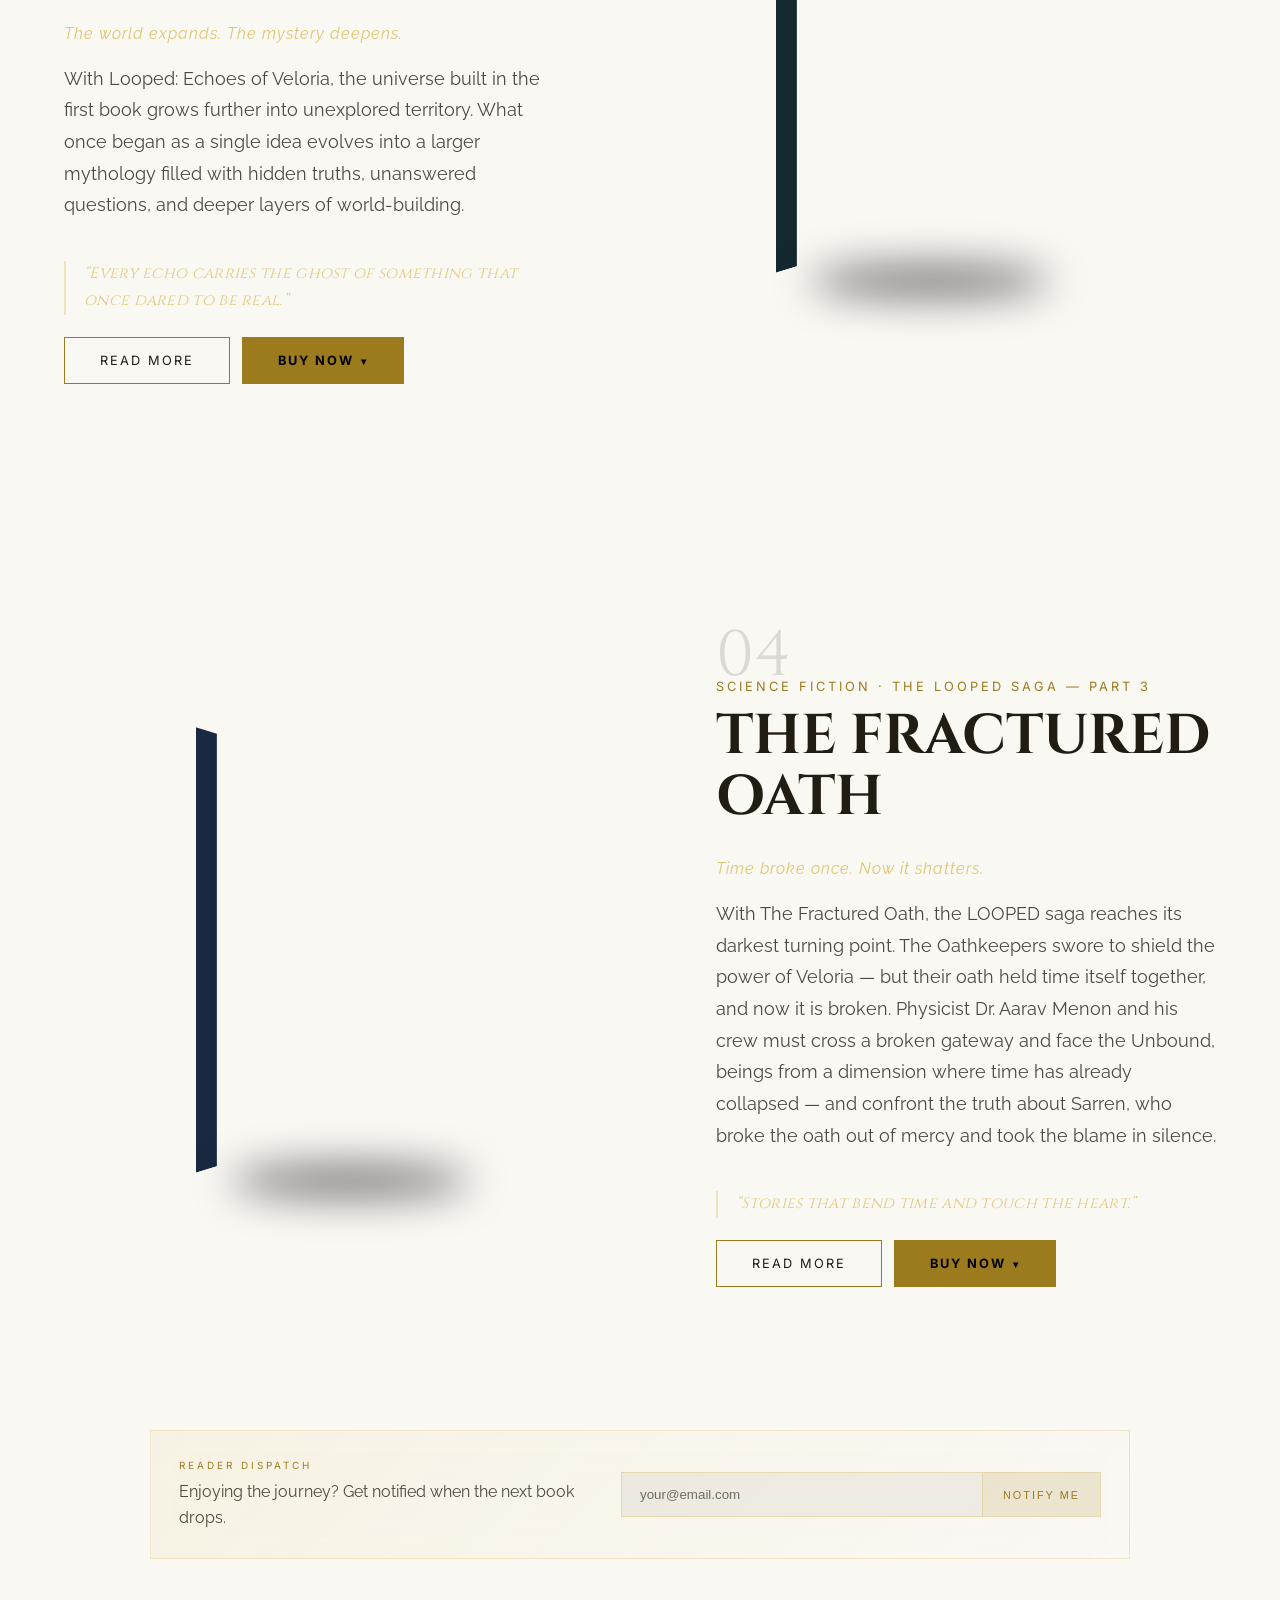
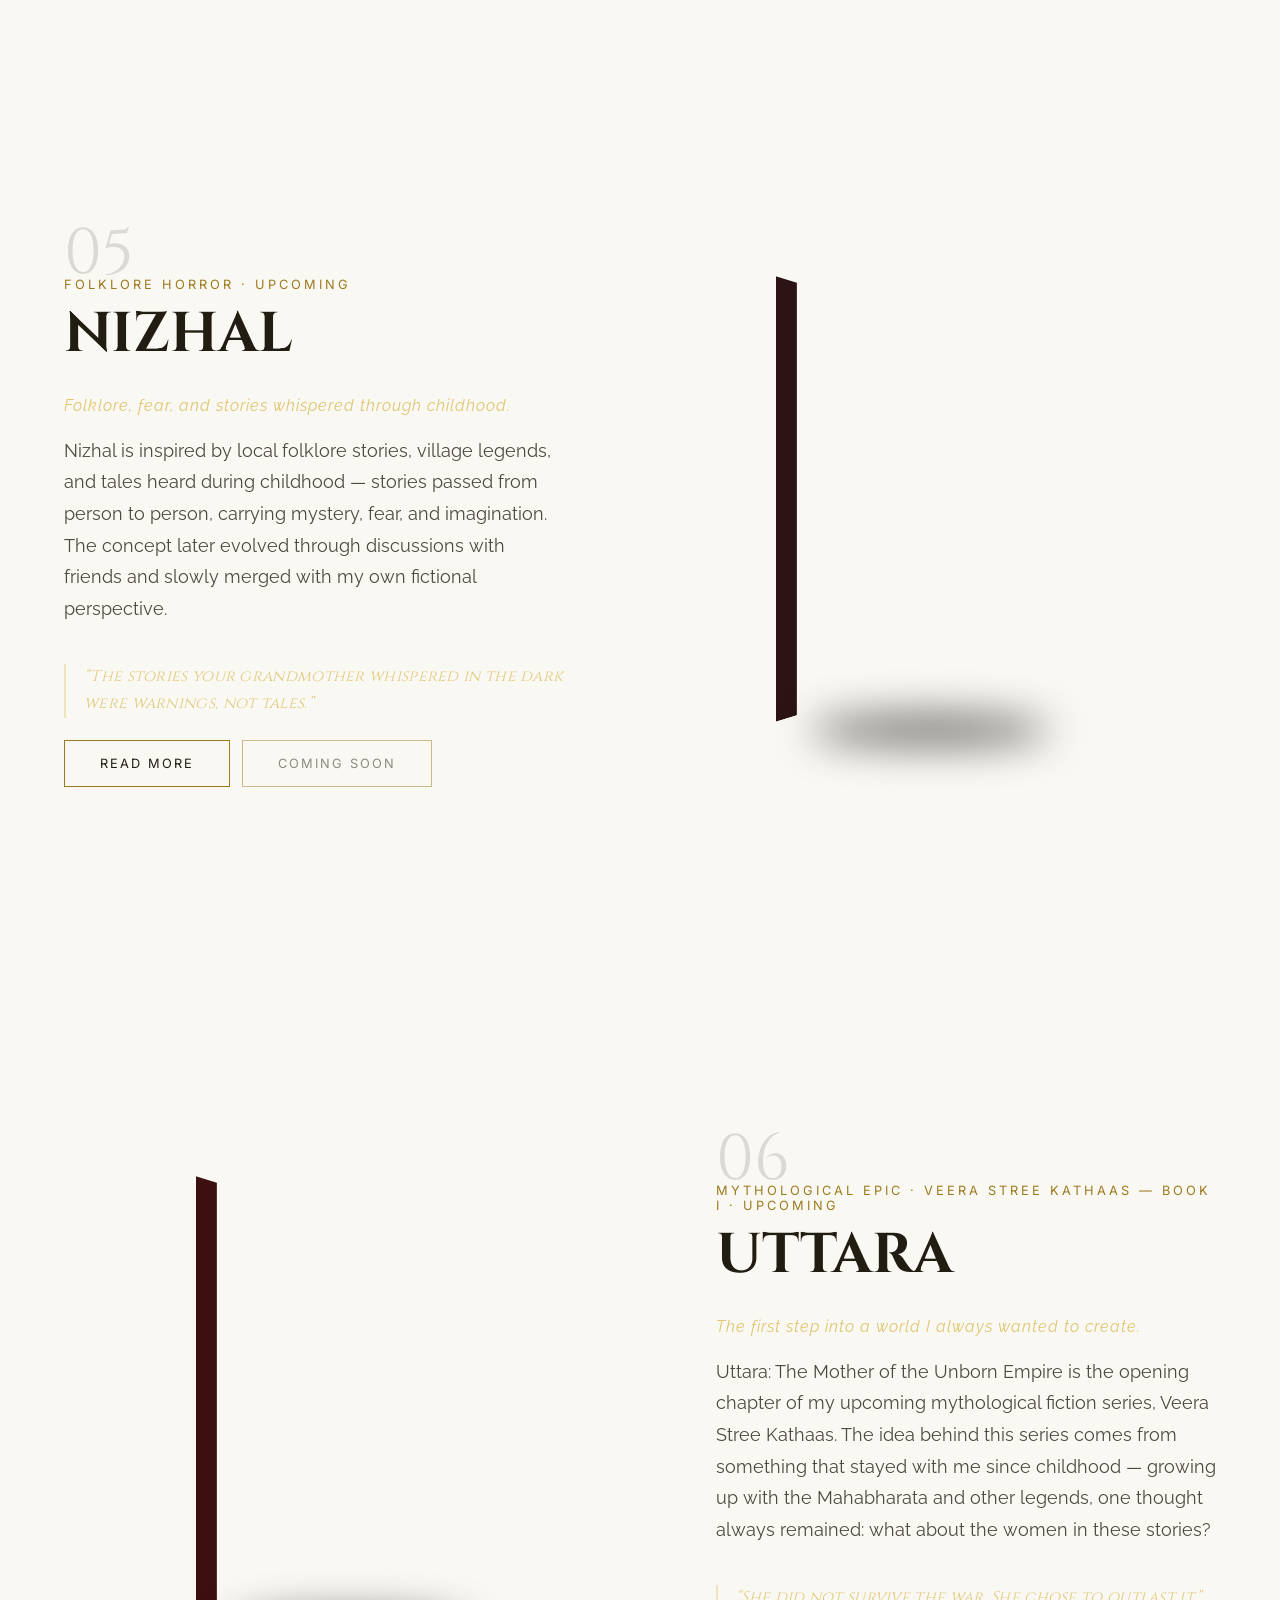
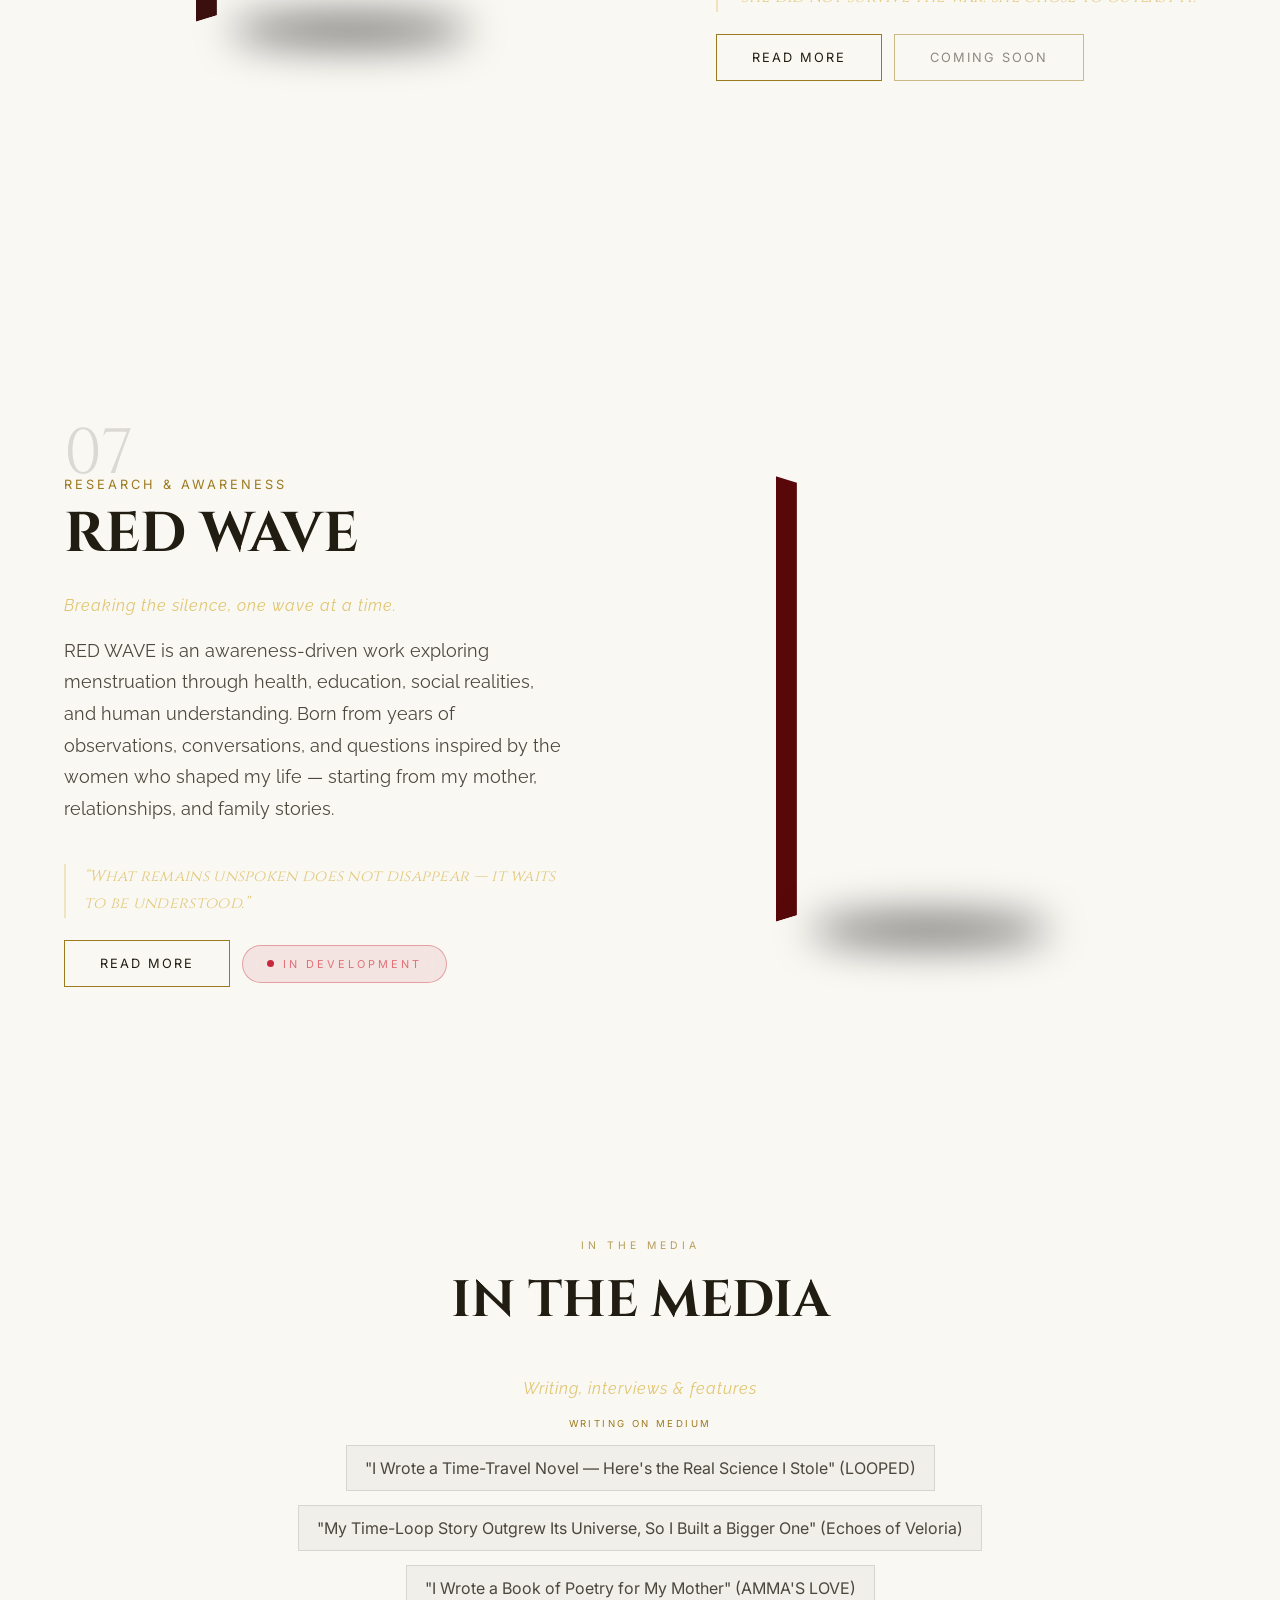
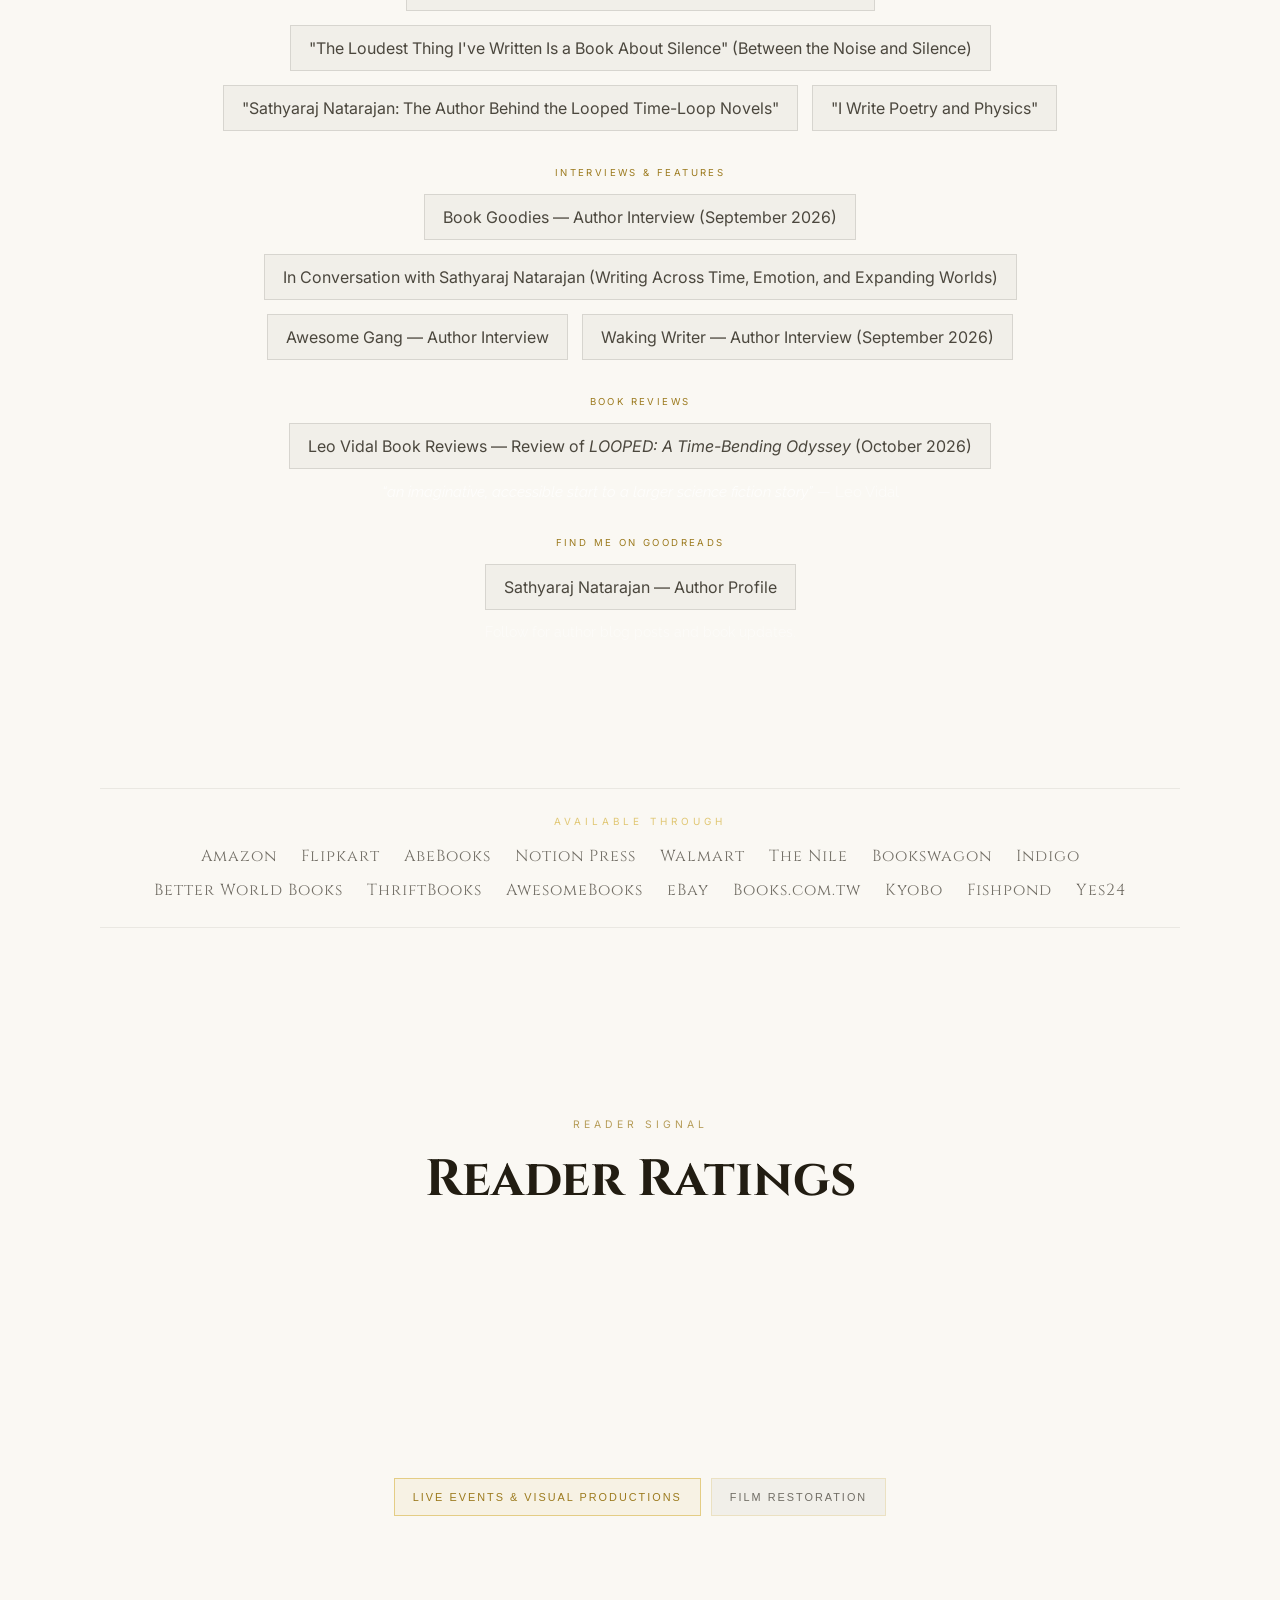
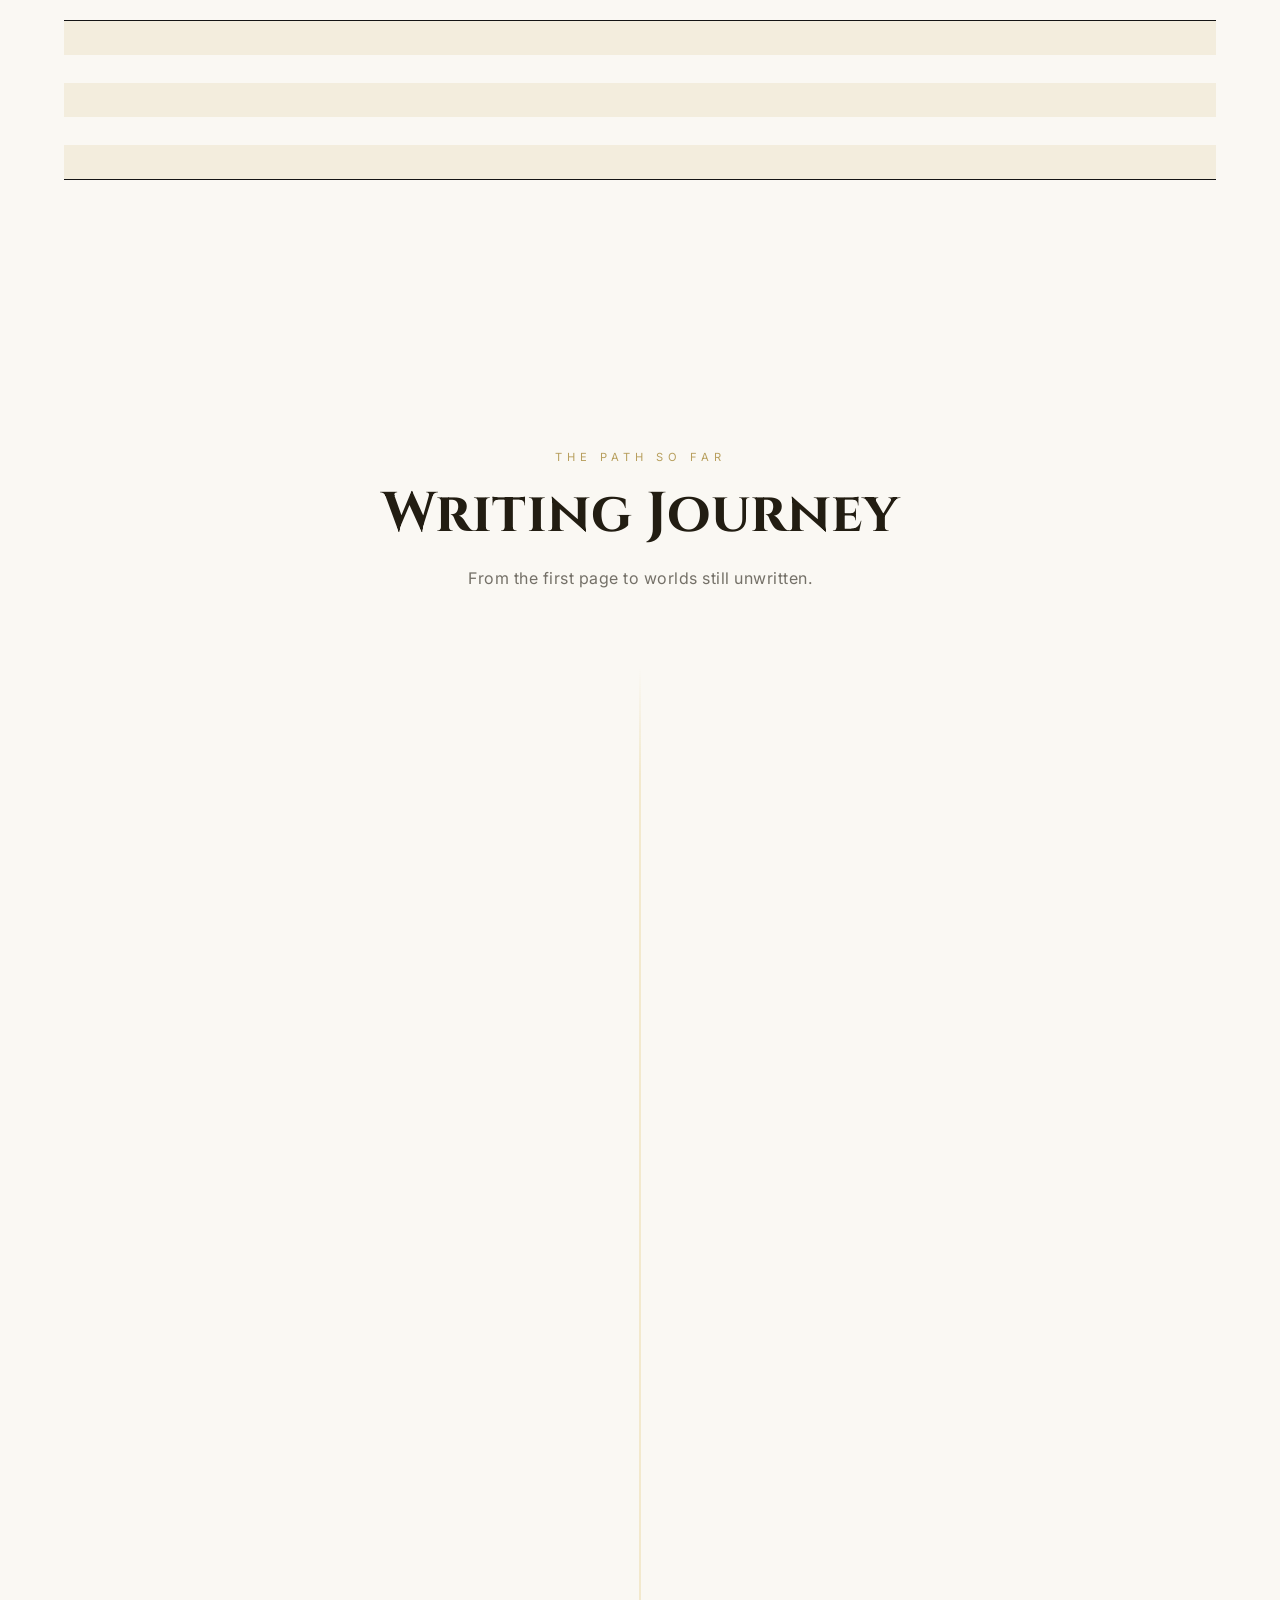
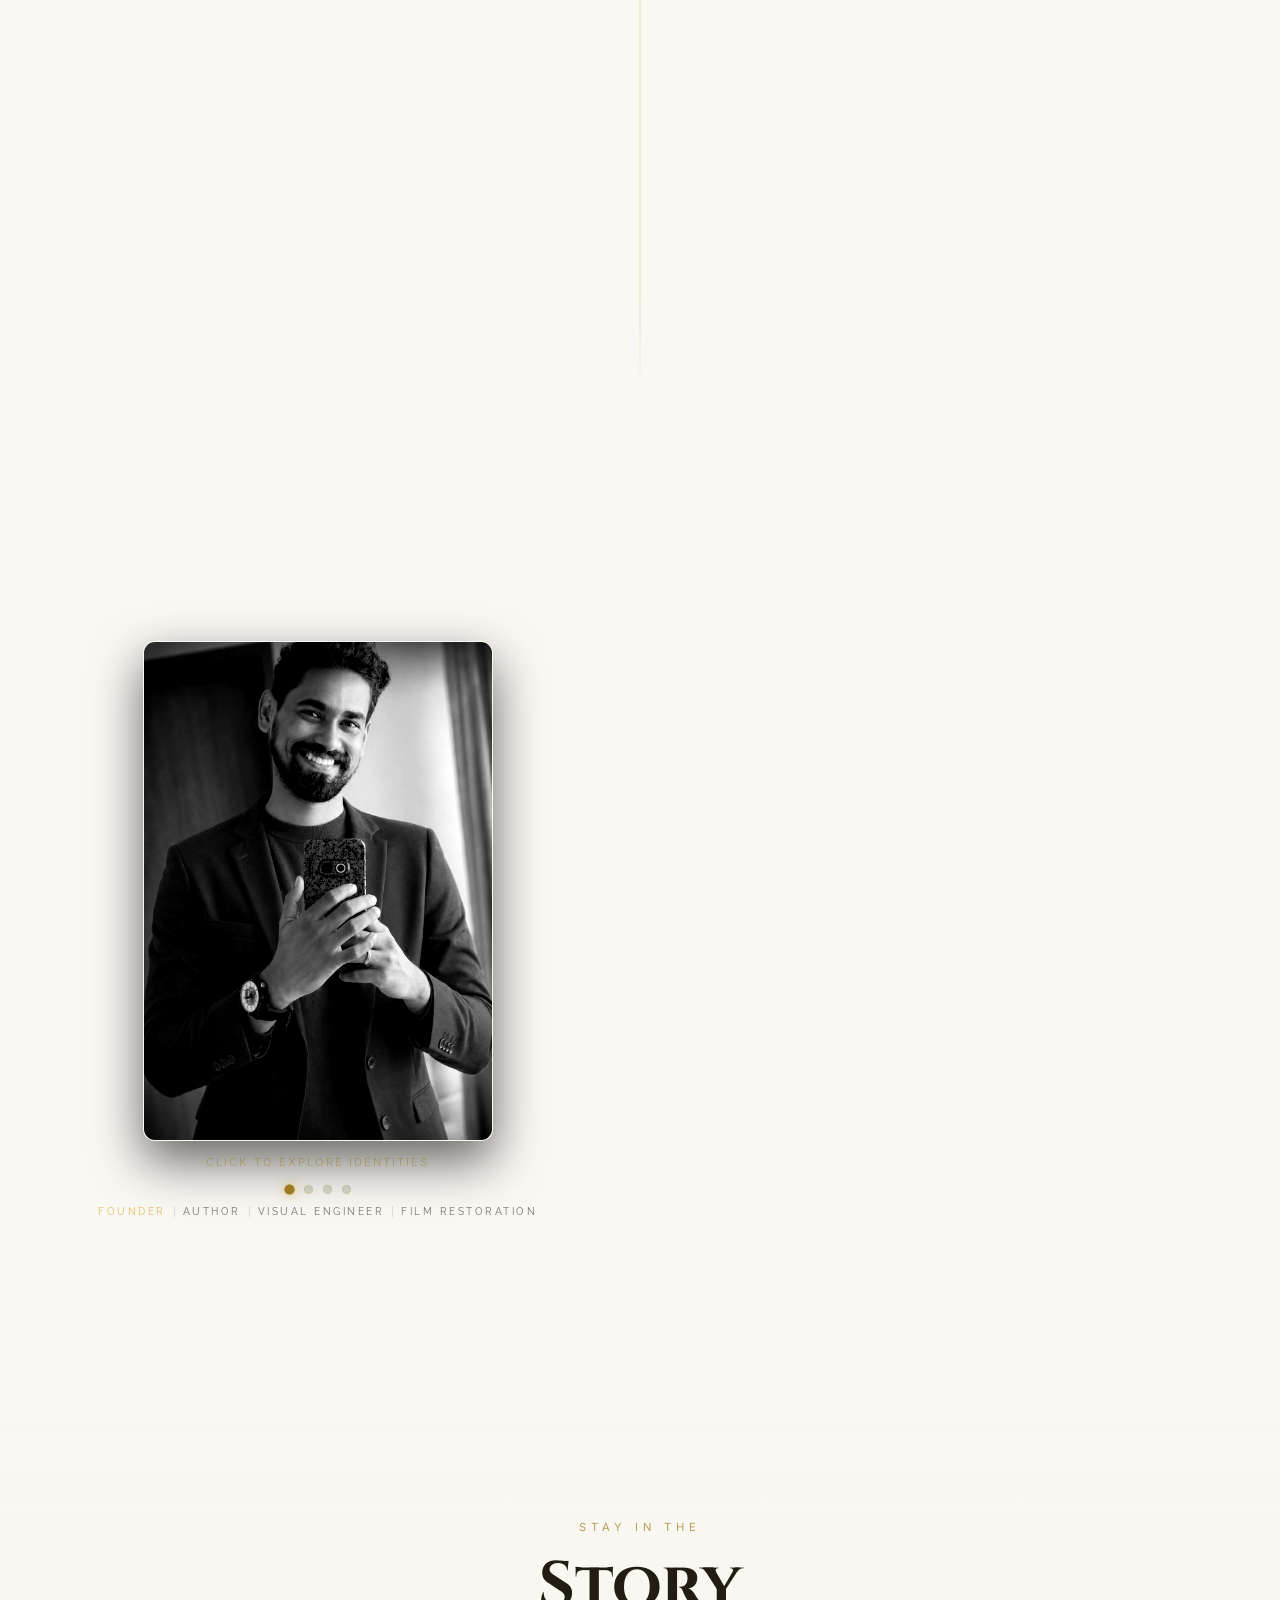
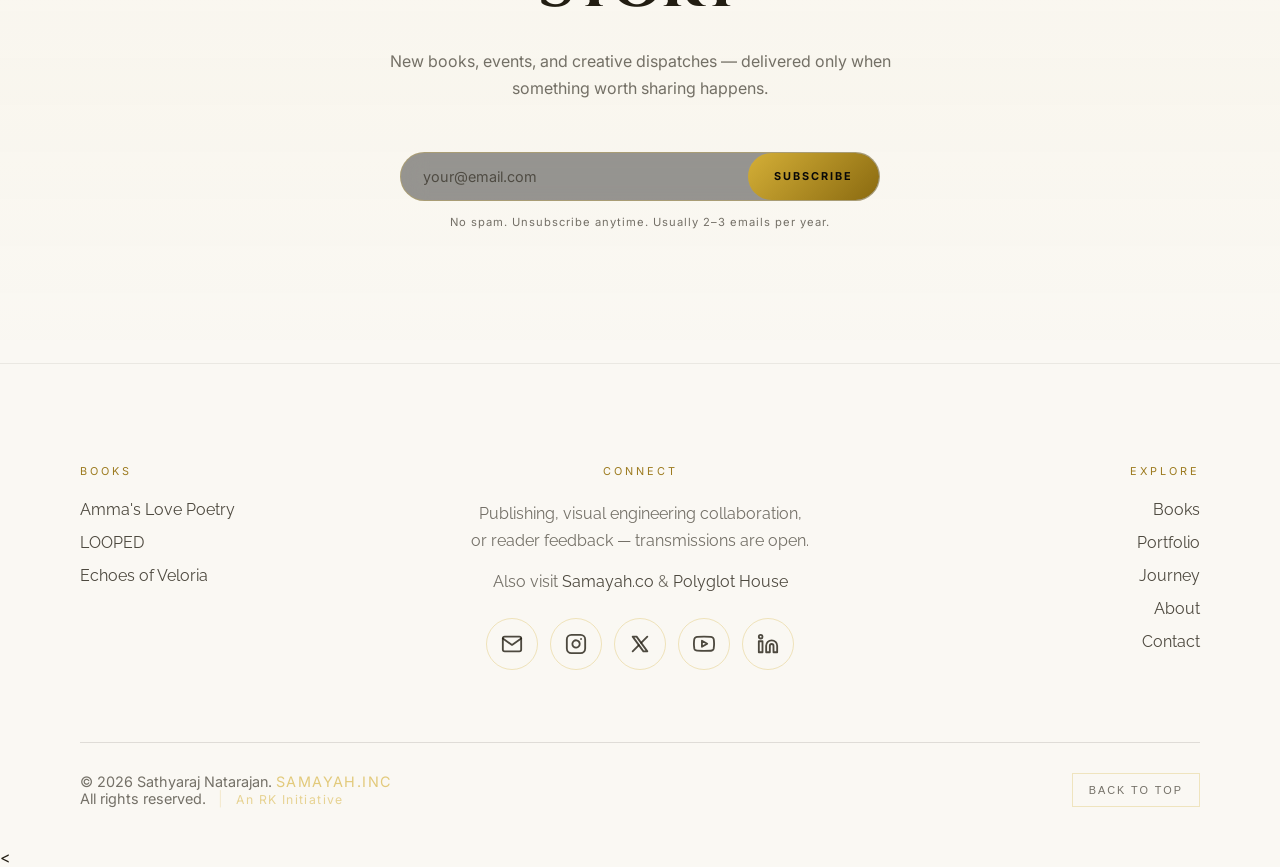
==== commit 55b129c3: "Update Polyglot House link to the new Vercel address" ====
--- a/index.html
+++ b/index.html
@@ -3800,7 +3800,7 @@
           <p>The company brings together everything his journey taught him &mdash; the discipline of <span class="gold-text">film restoration</span>, the spectacle of <span class="gold-text">live visual engineering</span>, and the imagination of <span class="gold-text">storytelling</span> &mdash; directed toward building practical AI systems and creative ventures, including the <span class="gold-text">Spillway International Publications</span> imprint and <span class="gold-text">Polyglot House</span>, the language-learning network.</p>
           <p>For him, founding Samayah.co is not a departure from writing &mdash; it is the next chapter of the same story: the same imagination that writes about time, now building with the technology shaping it.</p>
           <a class="bio-link" href="https://samayah.pages.dev" target="_blank" rel="noopener noreferrer">Visit Samayah.co &rarr;</a>
-          <a class="bio-link" href="https://polyglot-house.pages.dev" target="_blank" rel="noopener noreferrer" style="margin-left:28px;">Explore Polyglot House &rarr;</a>
+          <a class="bio-link" href="https://polyglothouse.vercel.app" target="_blank" rel="noopener noreferrer" style="margin-left:28px;">Explore Polyglot House &rarr;</a>
           <a class="bio-link" href="https://spillway-vercel.vercel.app" target="_blank" rel="noopener noreferrer" style="margin-left:28px;">Visit Spillway International Publications &rarr;</a>
         </div>
 
@@ -3842,7 +3842,7 @@
 
       <div class="footer-col footer-connect">
         <span class="footer-kicker">Connect</span>
-      <p>Publishing, visual engineering collaboration, or reader feedback — transmissions are open.</p><p>Also visit <a href="https://samayah.pages.dev" target="_blank" rel="noopener noreferrer">Samayah.co</a> &amp; <a href="https://polyglot-house.pages.dev" target="_blank" rel="noopener noreferrer">Polyglot House</a></p>
+      <p>Publishing, visual engineering collaboration, or reader feedback — transmissions are open.</p><p>Also visit <a href="https://samayah.pages.dev" target="_blank" rel="noopener noreferrer">Samayah.co</a> &amp; <a href="https://polyglothouse.vercel.app" target="_blank" rel="noopener noreferrer">Polyglot House</a></p>
       
       <div class="social-links" id="socialLinks">
         <a href="mailto:thisissamayah@gmail.com" class="social-btn" title="Email">
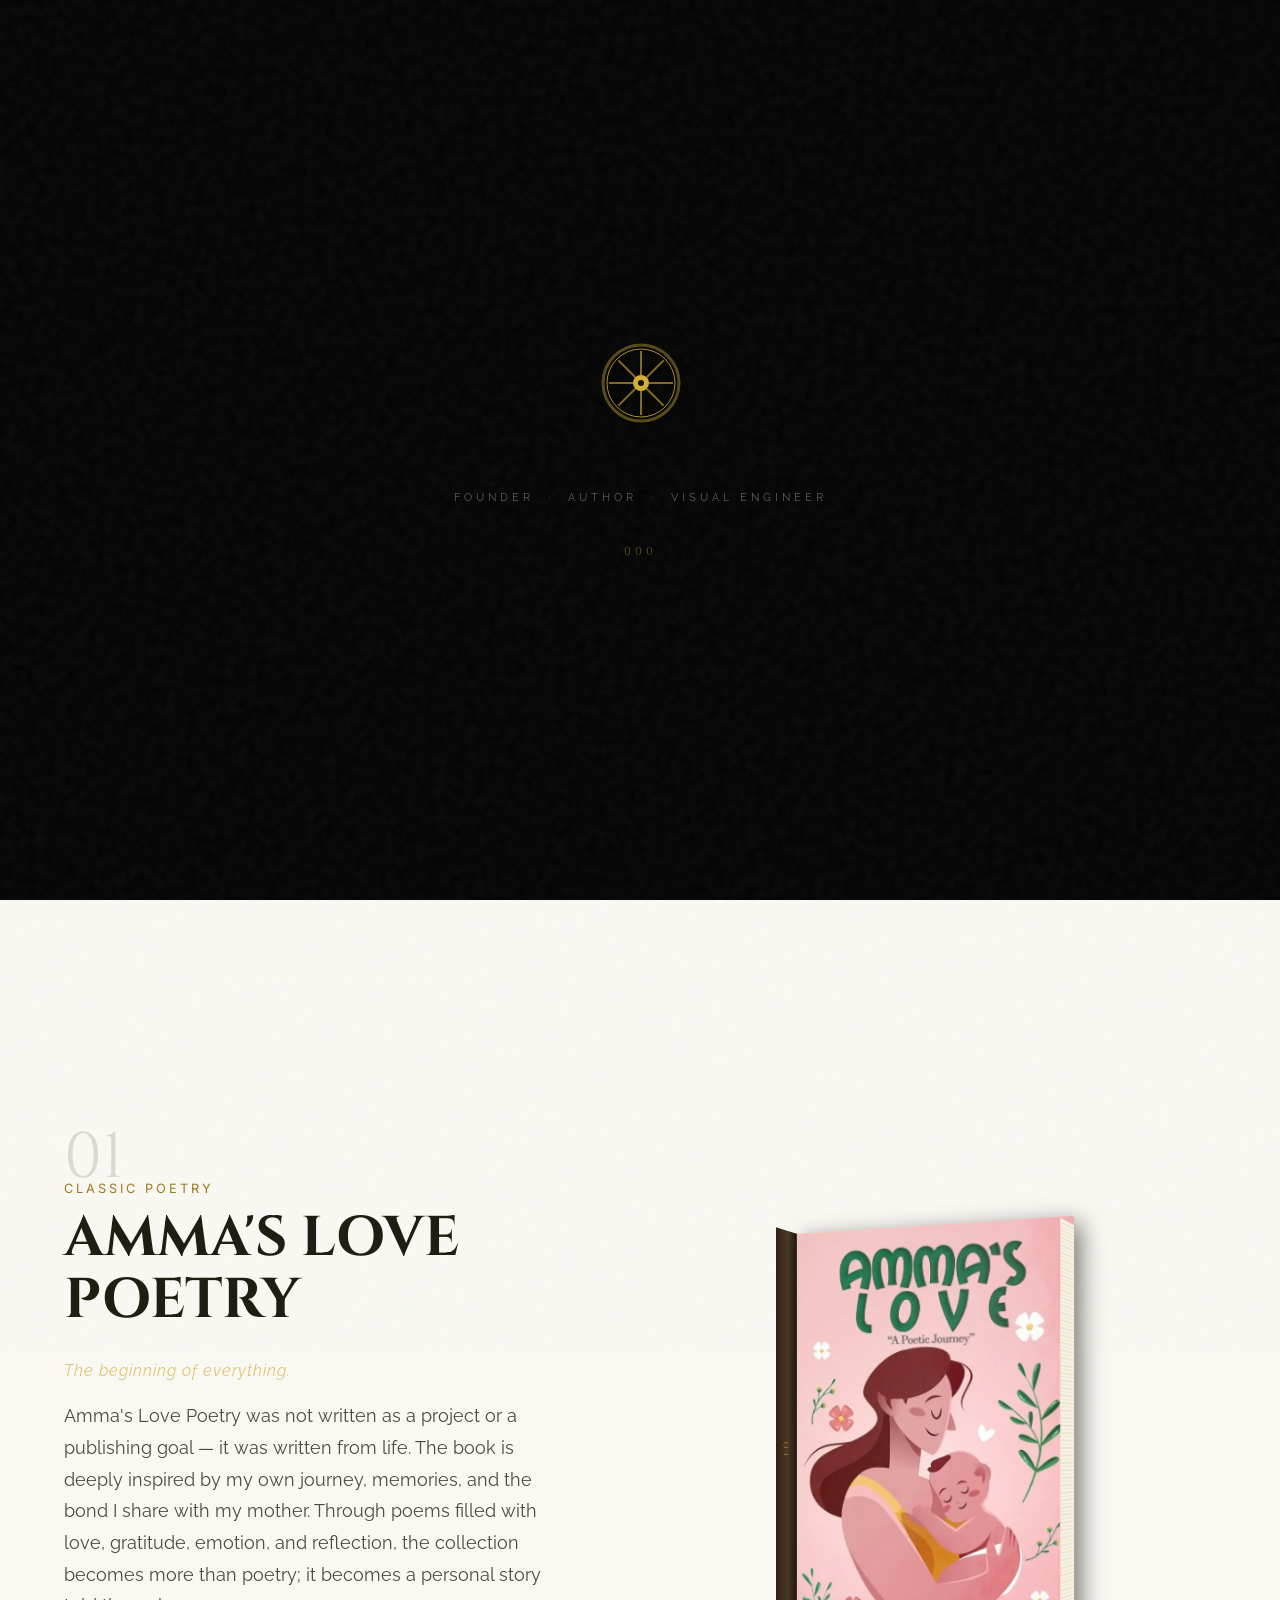
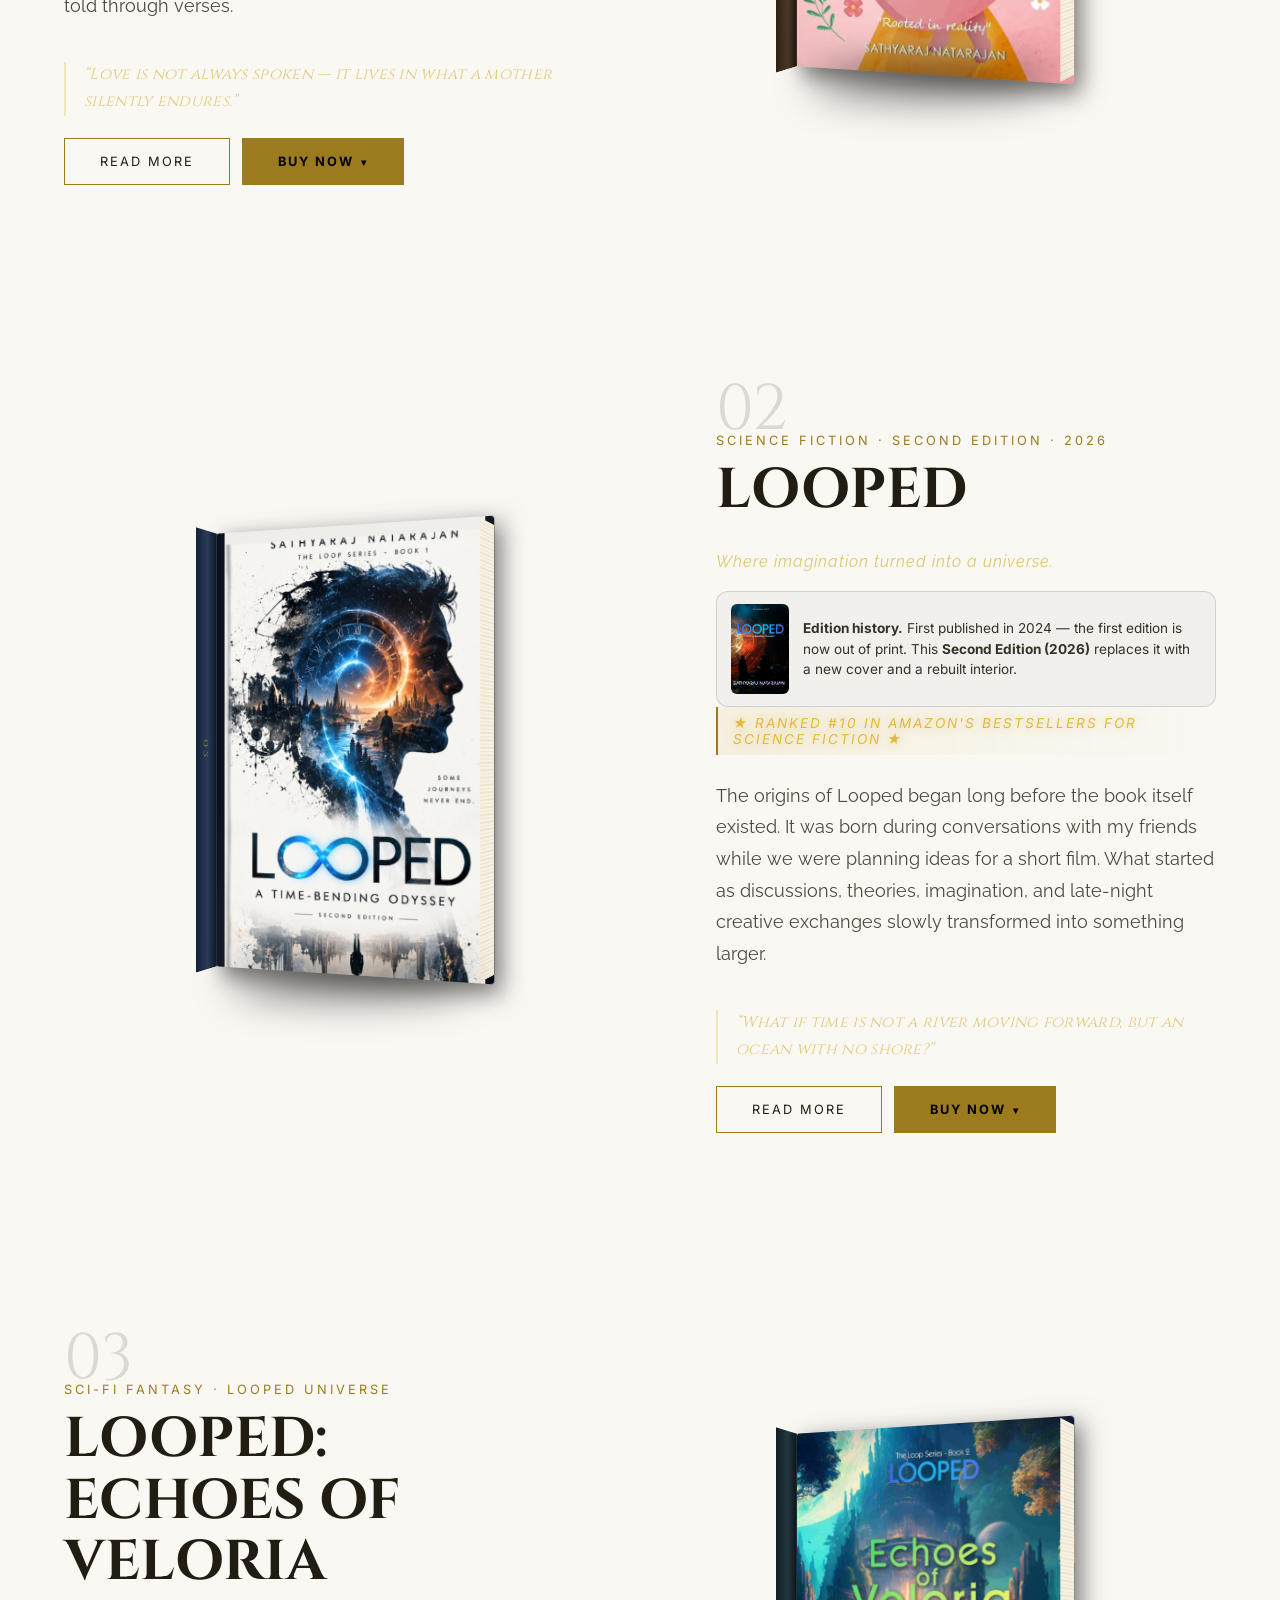
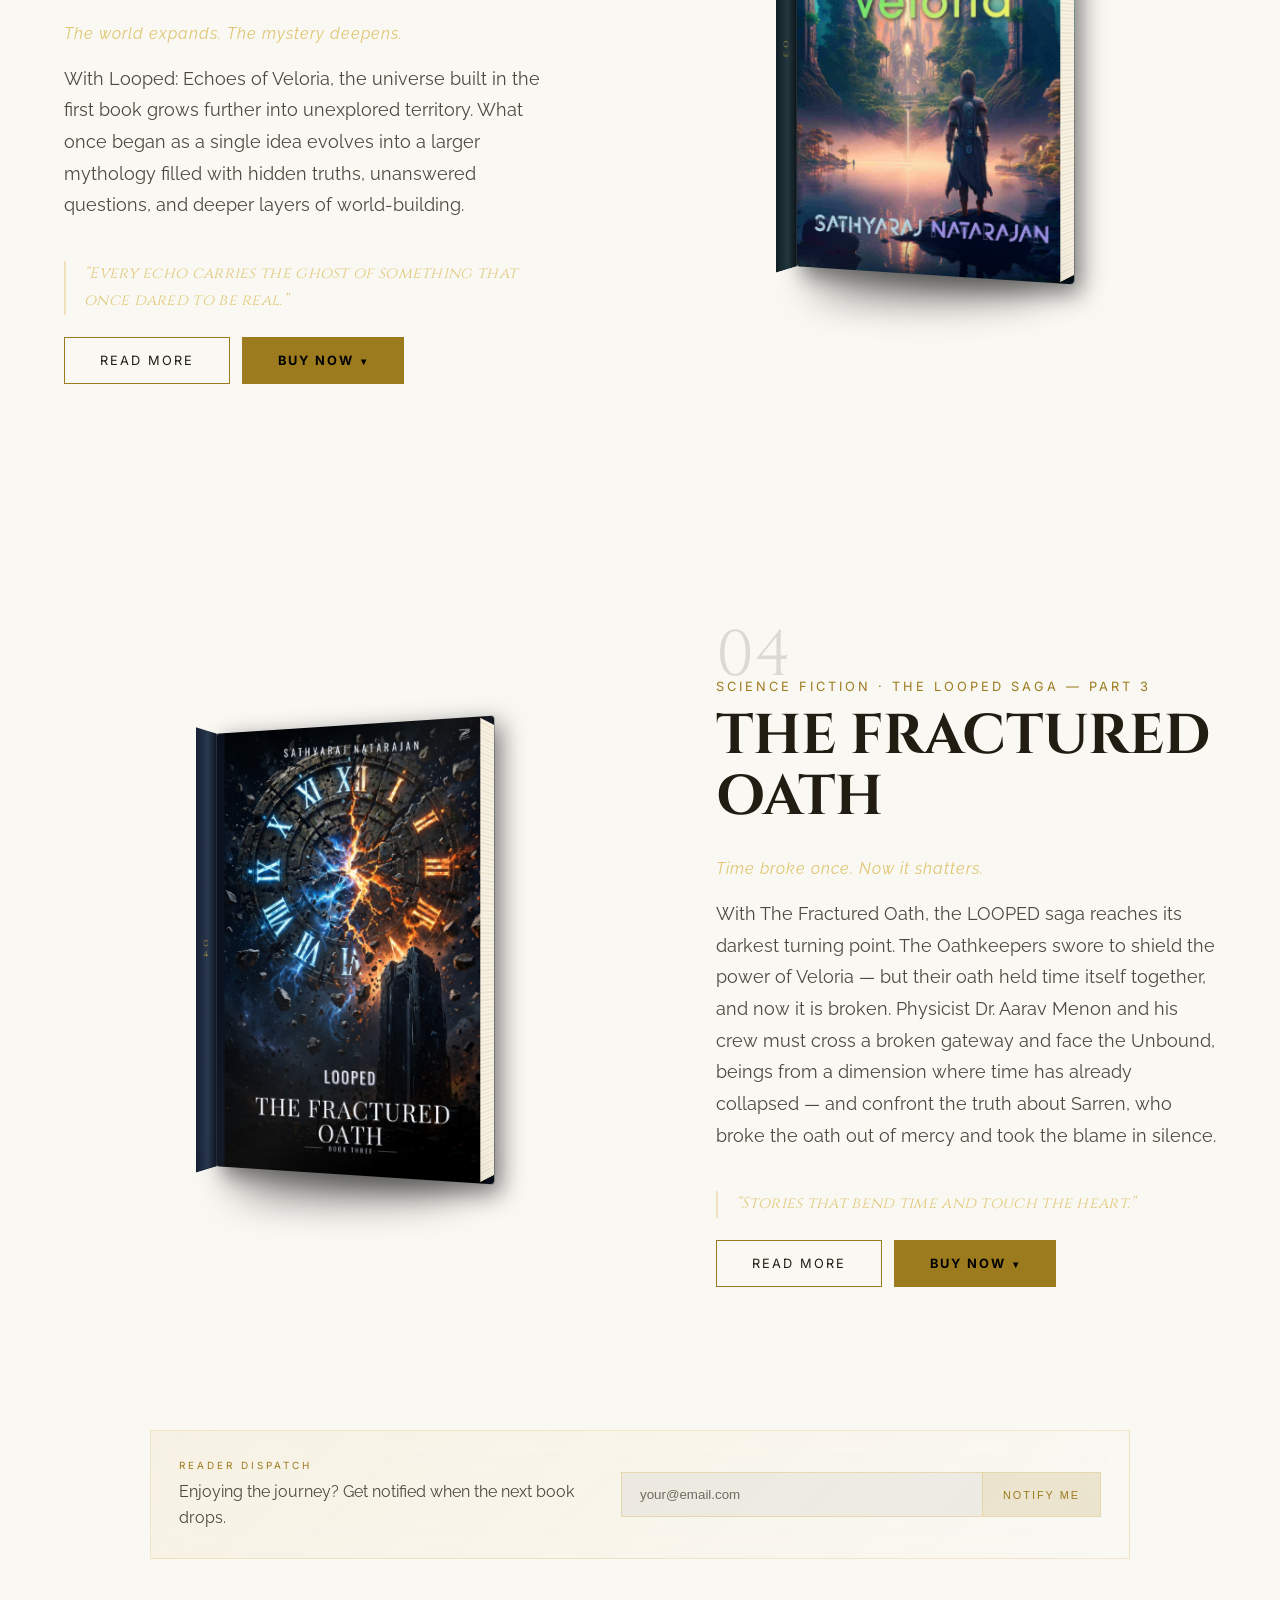
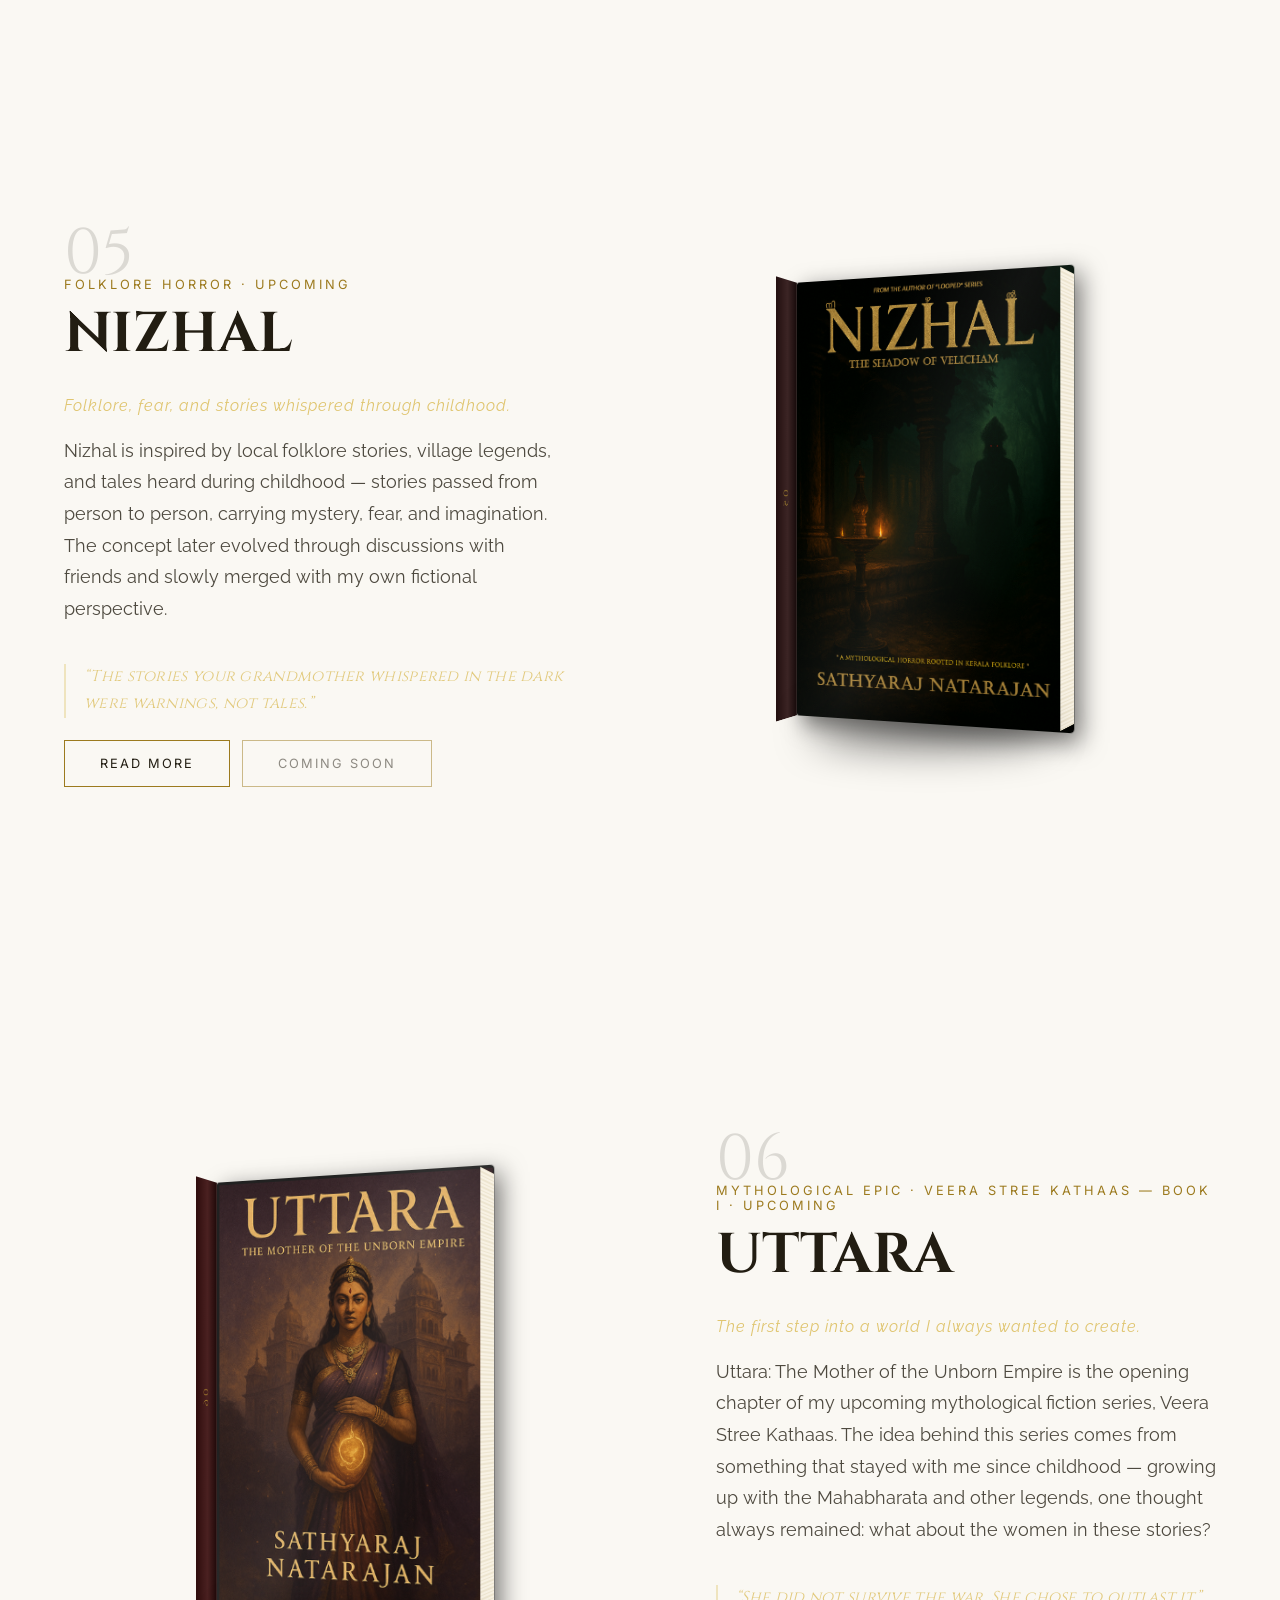
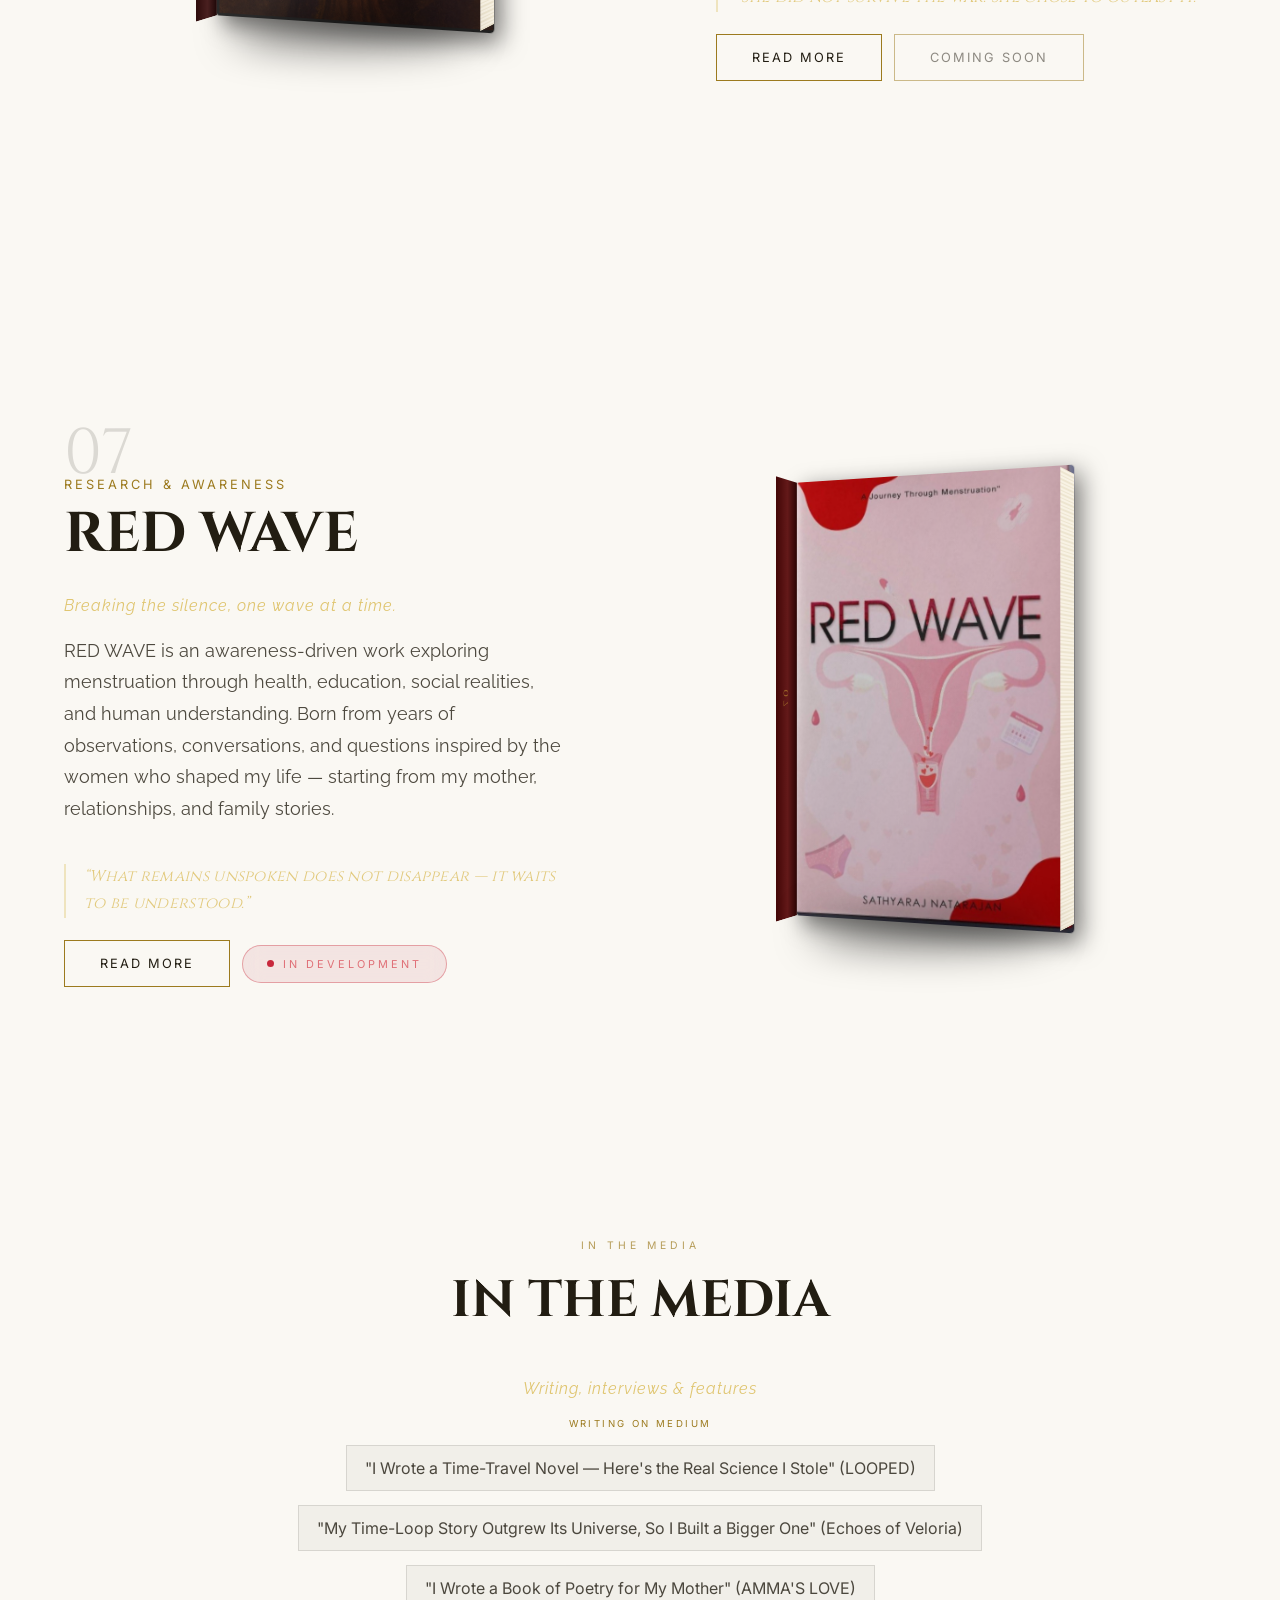
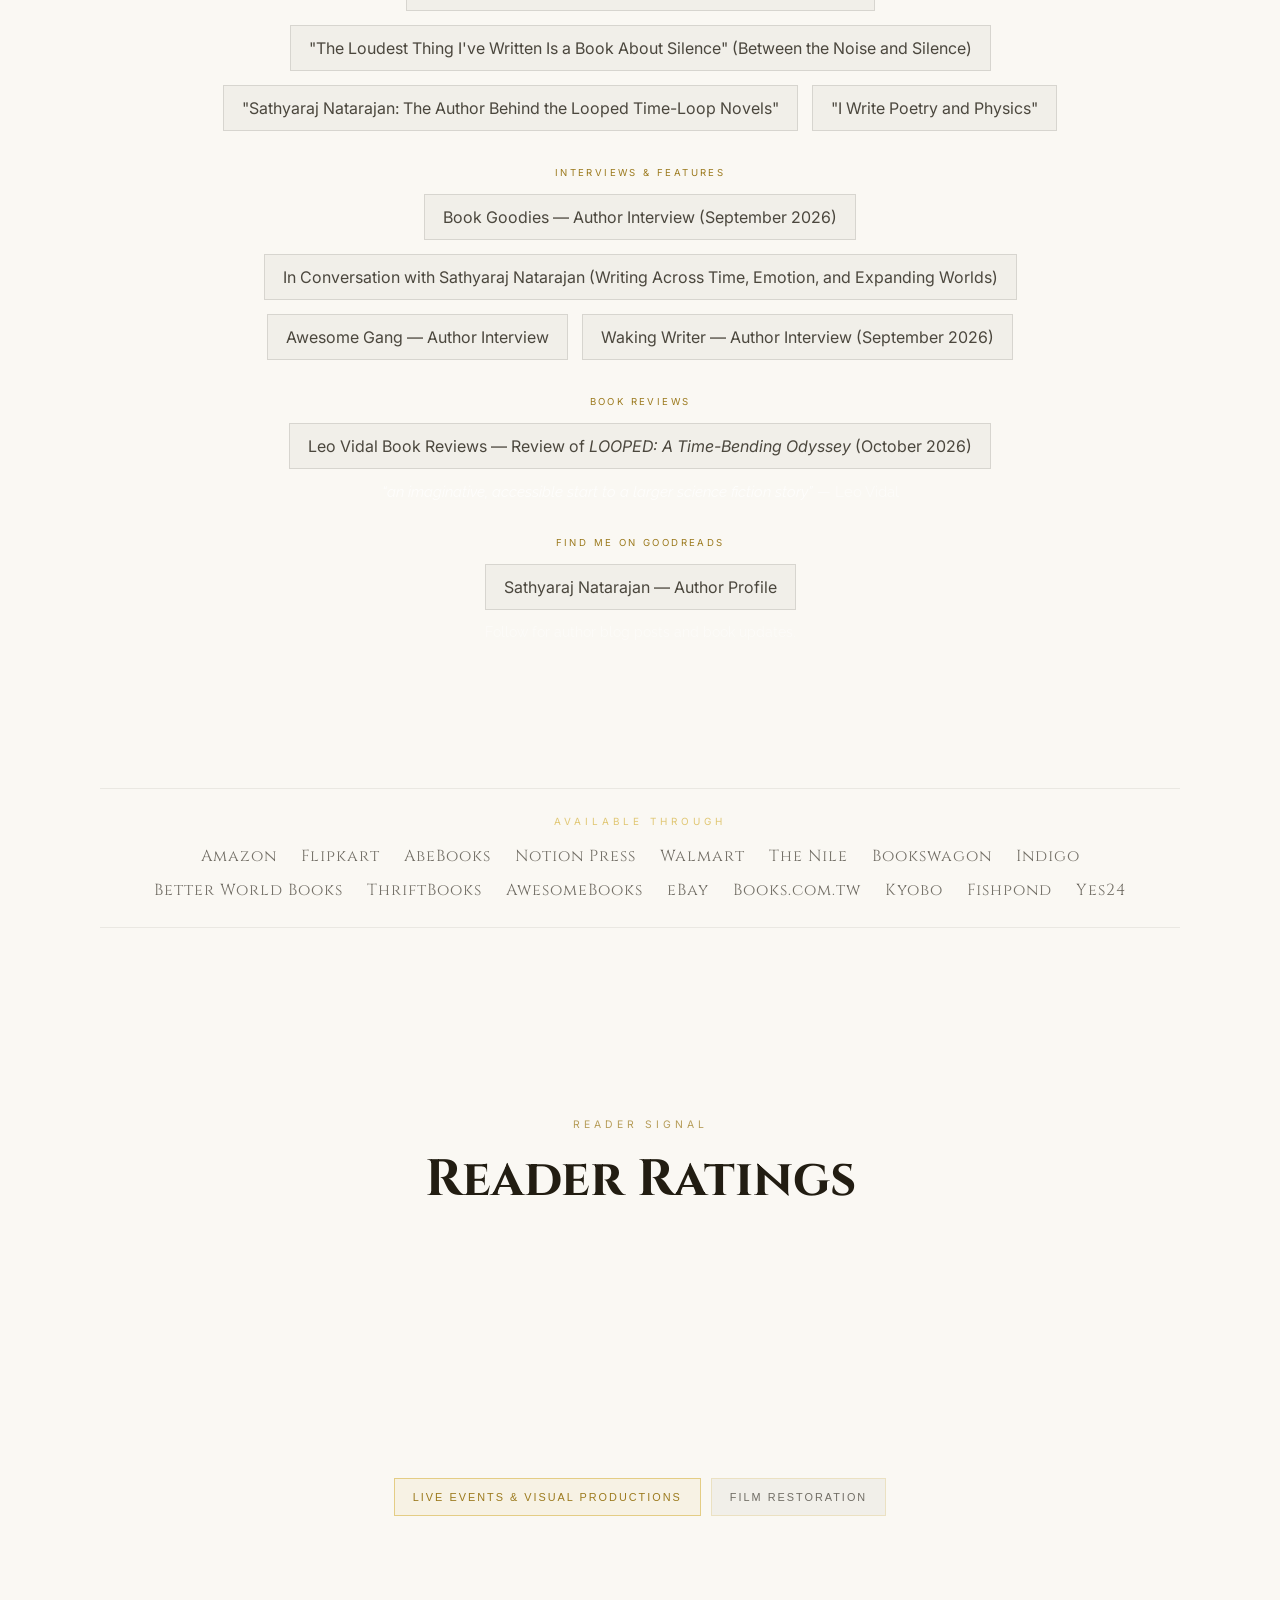
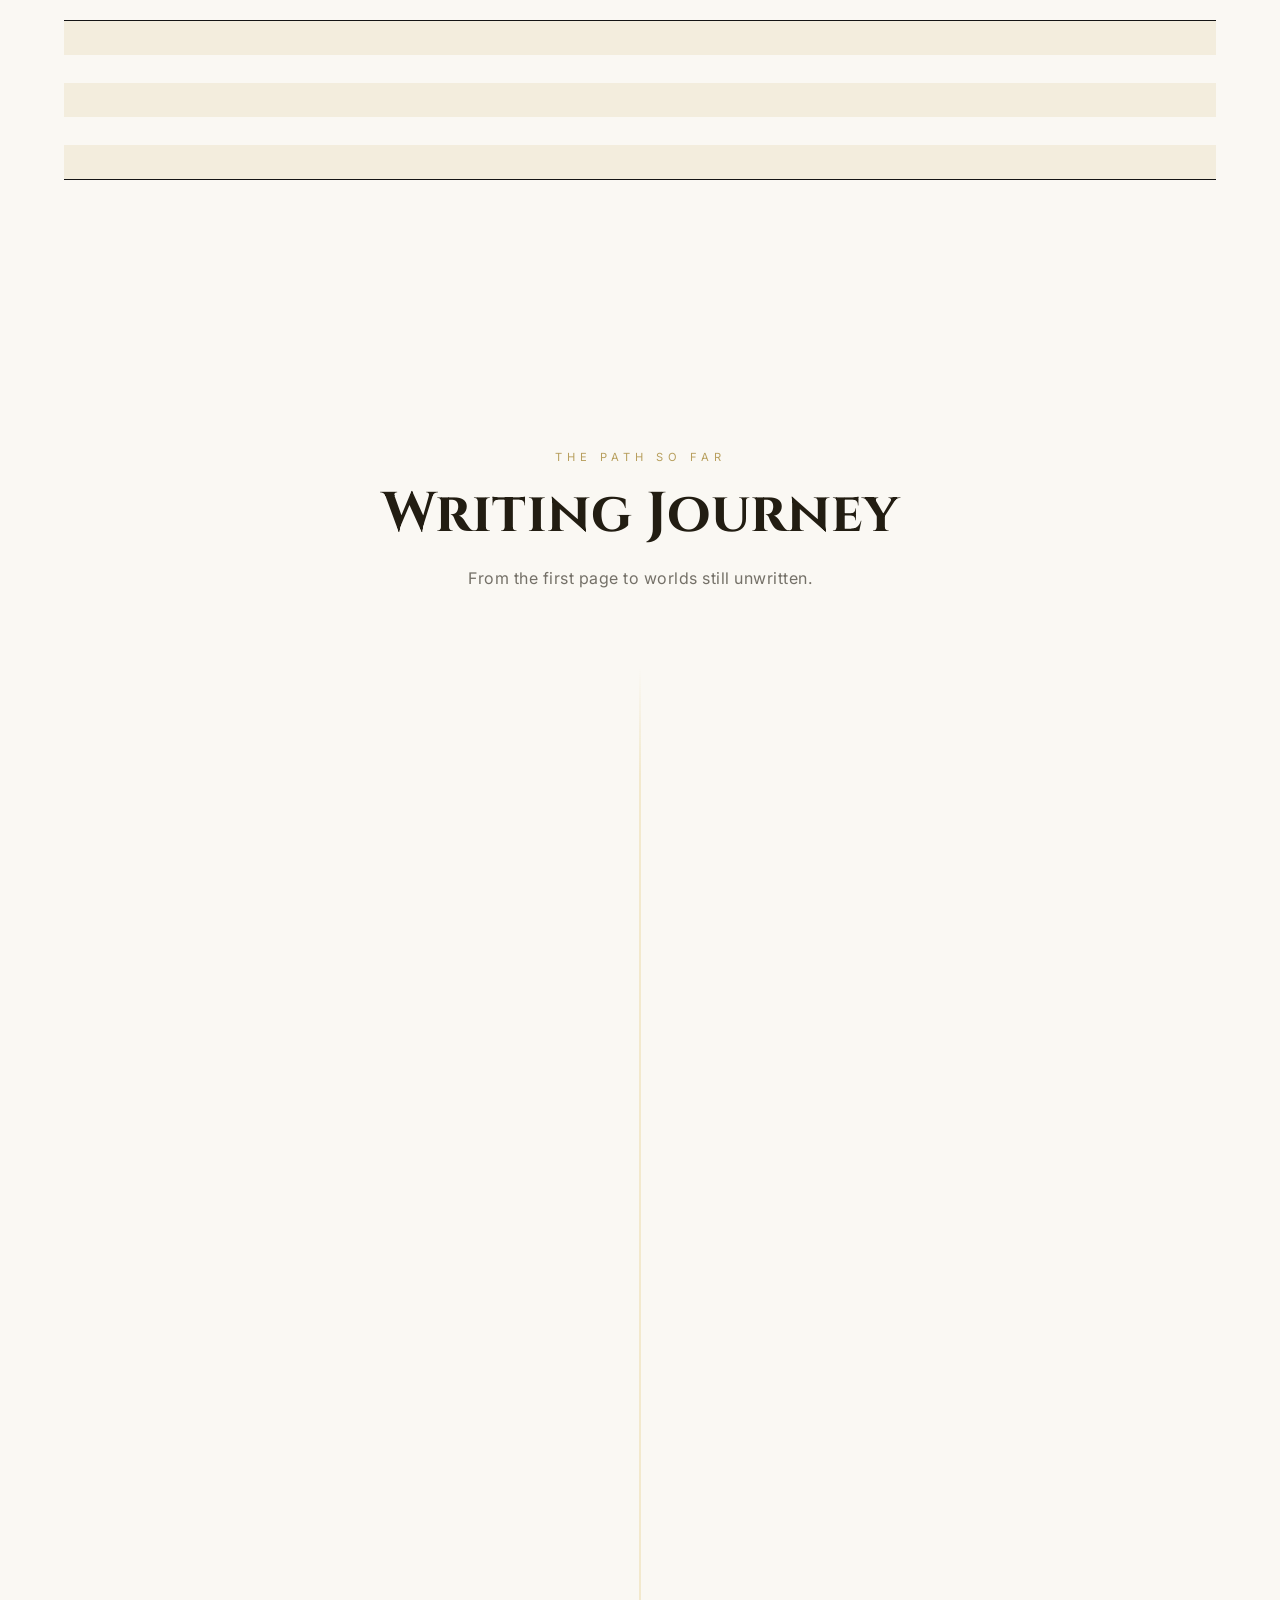
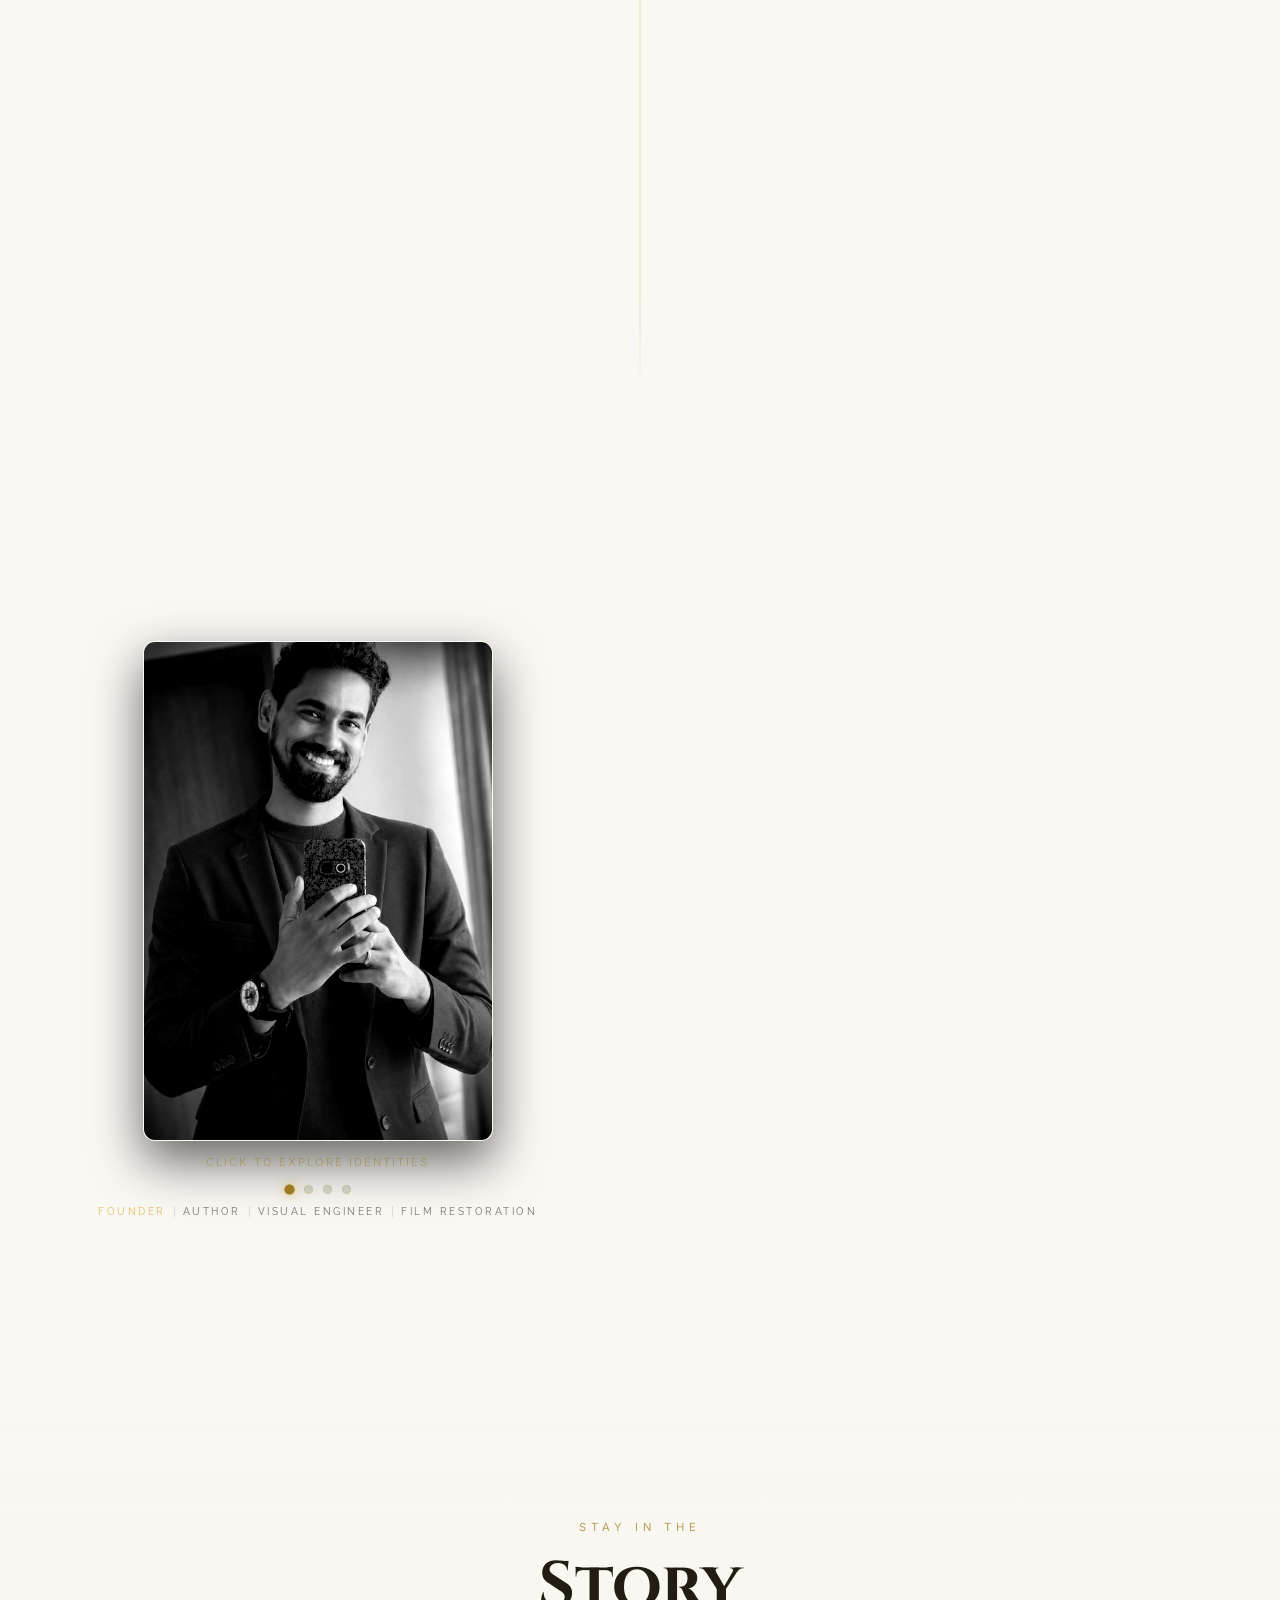
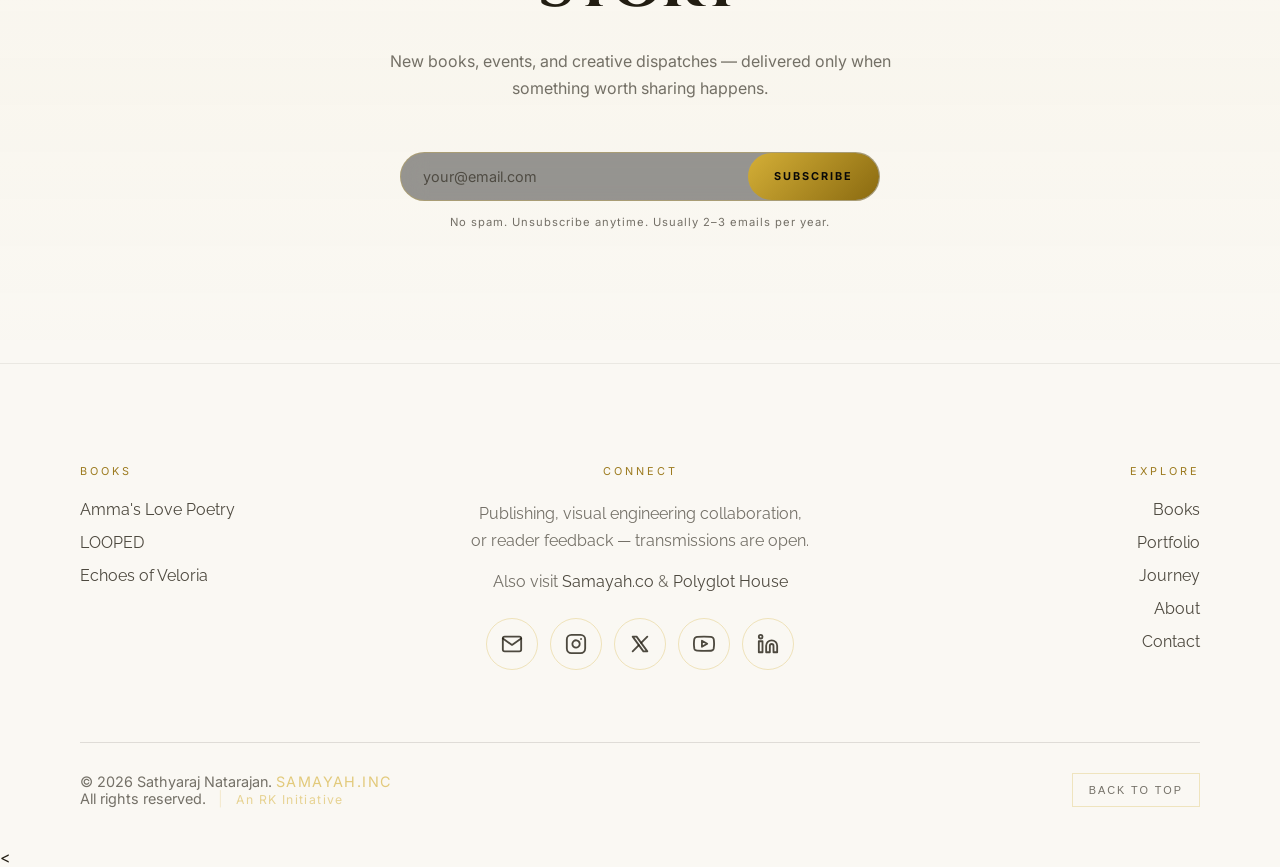
==== commit 191c9cc2: "Update brand links to clean addresses (Samayah, Spillway) and correct Fractured Oath Pothi price to " ====
--- a/index.html
+++ b/index.html
@@ -3372,7 +3372,7 @@
           <div class="buy-dropdown-wrap">
             <button class="b-btn buy-btn buy-dropdown-trigger" type="button" aria-haspopup="true" aria-expanded="false">Buy Now</button>
             <div class="buy-dropdown">
-              <a href="https://store.pothi.com/book/sathyaraj-natarajan-the-fractured-oath/" target="_blank" rel="noopener noreferrer" class="buy-option">Pothi · Paperback ₹299 <span class="buy-option-arrow">↗</span></a>
+              <a href="https://store.pothi.com/book/sathyaraj-natarajan-the-fractured-oath/" target="_blank" rel="noopener noreferrer" class="buy-option">Pothi · Paperback ₹376 <span class="buy-option-arrow">↗</span></a>
             </div>
           </div>
         </div>
@@ -3799,9 +3799,9 @@
           <p>Sathyaraj Natarajan is the founder of <span class="gold-text">Samayah.co</span>, an AI-native company. An author and Visual Engineer, he builds practical AI systems and creative ventures &mdash; including the <span class="gold-text">Polyglot House</span> language-learning network and the <span class="gold-text">TWENTY</span> podcast &mdash; with the long-term mission of fighting hunger and supporting children&rsquo;s education.</p>
           <p>The company brings together everything his journey taught him &mdash; the discipline of <span class="gold-text">film restoration</span>, the spectacle of <span class="gold-text">live visual engineering</span>, and the imagination of <span class="gold-text">storytelling</span> &mdash; directed toward building practical AI systems and creative ventures, including the <span class="gold-text">Spillway International Publications</span> imprint and <span class="gold-text">Polyglot House</span>, the language-learning network.</p>
           <p>For him, founding Samayah.co is not a departure from writing &mdash; it is the next chapter of the same story: the same imagination that writes about time, now building with the technology shaping it.</p>
-          <a class="bio-link" href="https://samayah.pages.dev" target="_blank" rel="noopener noreferrer">Visit Samayah.co &rarr;</a>
+          <a class="bio-link" href="https://samayahco.vercel.app" target="_blank" rel="noopener noreferrer">Visit Samayah.co &rarr;</a>
           <a class="bio-link" href="https://polyglothouse.vercel.app" target="_blank" rel="noopener noreferrer" style="margin-left:28px;">Explore Polyglot House &rarr;</a>
-          <a class="bio-link" href="https://spillway-vercel.vercel.app" target="_blank" rel="noopener noreferrer" style="margin-left:28px;">Visit Spillway International Publications &rarr;</a>
+          <a class="bio-link" href="https://spillwaypublications.vercel.app" target="_blank" rel="noopener noreferrer" style="margin-left:28px;">Visit Spillway International Publications &rarr;</a>
         </div>
 
       </div>
@@ -3842,7 +3842,7 @@
 
       <div class="footer-col footer-connect">
         <span class="footer-kicker">Connect</span>
-      <p>Publishing, visual engineering collaboration, or reader feedback — transmissions are open.</p><p>Also visit <a href="https://samayah.pages.dev" target="_blank" rel="noopener noreferrer">Samayah.co</a> &amp; <a href="https://polyglothouse.vercel.app" target="_blank" rel="noopener noreferrer">Polyglot House</a></p>
+      <p>Publishing, visual engineering collaboration, or reader feedback — transmissions are open.</p><p>Also visit <a href="https://samayahco.vercel.app" target="_blank" rel="noopener noreferrer">Samayah.co</a> &amp; <a href="https://polyglothouse.vercel.app" target="_blank" rel="noopener noreferrer">Polyglot House</a></p>
       
       <div class="social-links" id="socialLinks">
         <a href="mailto:thisissamayah@gmail.com" class="social-btn" title="Email">
